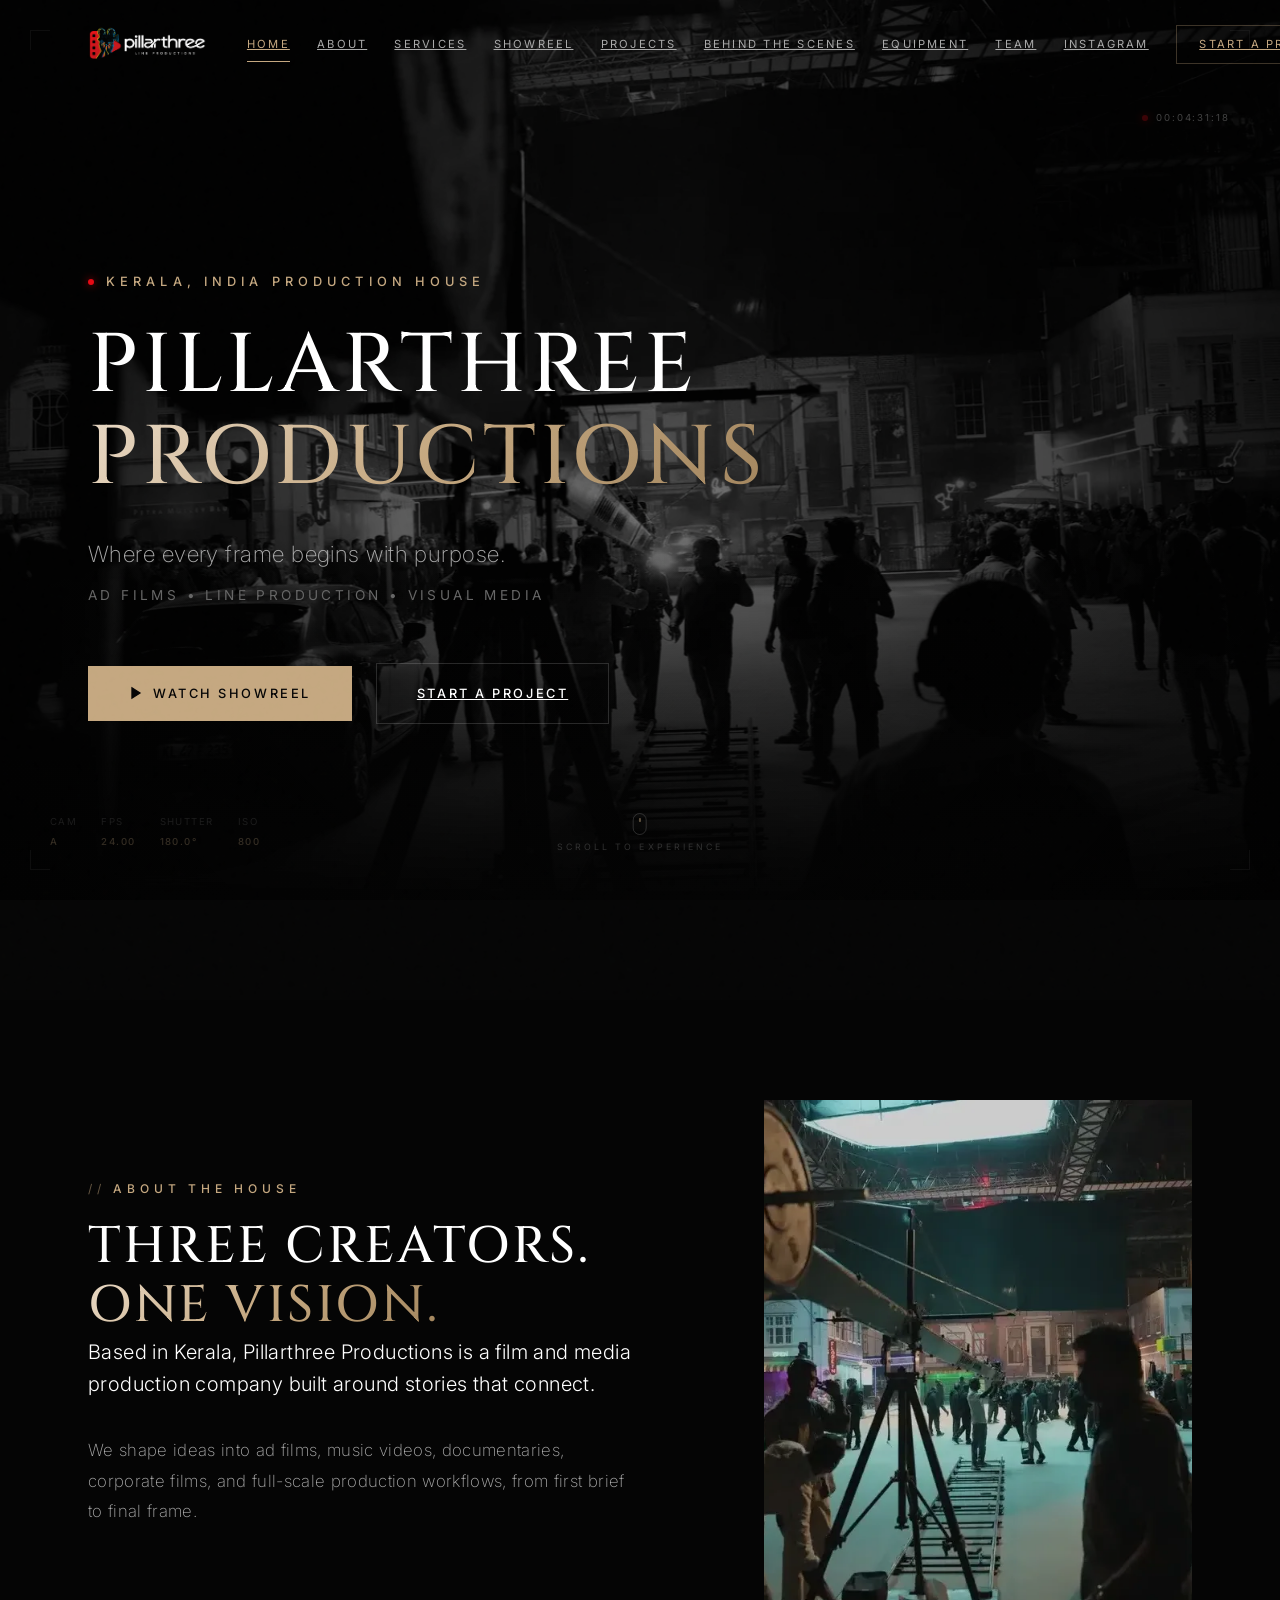
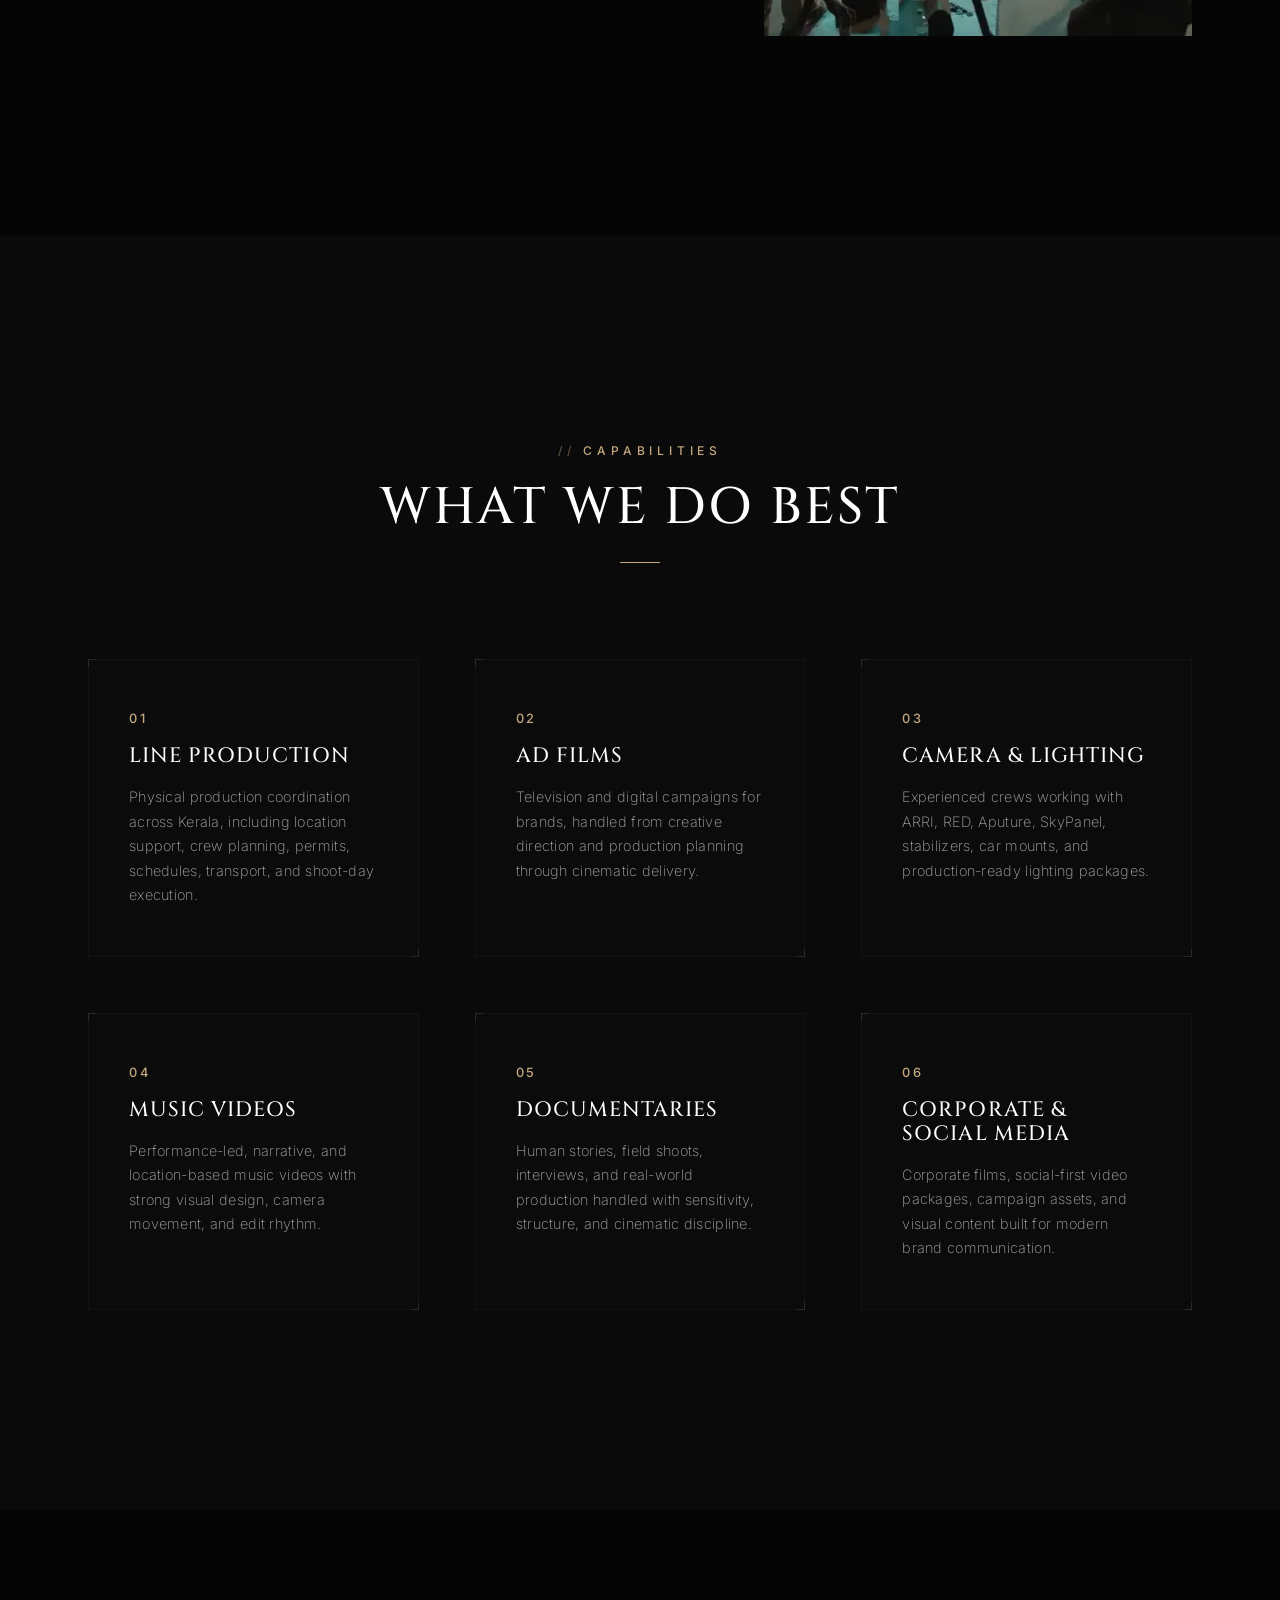
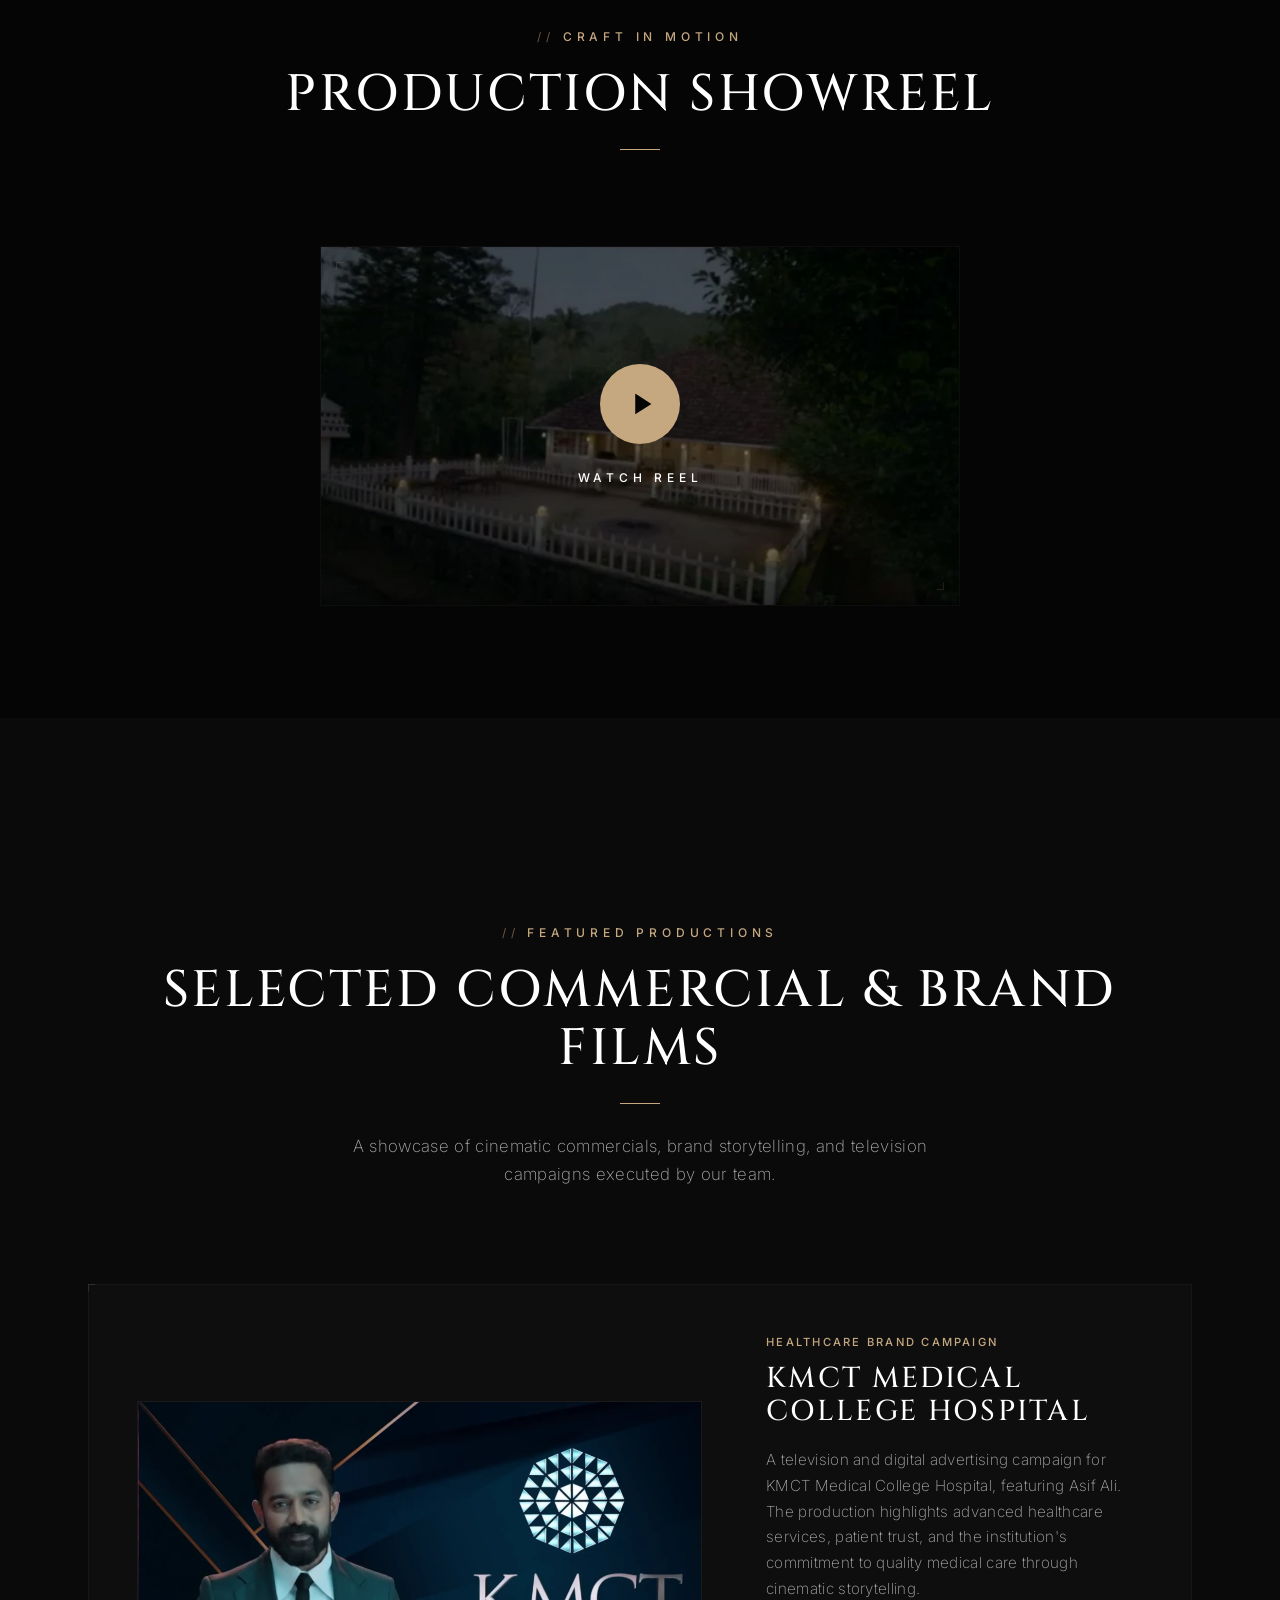
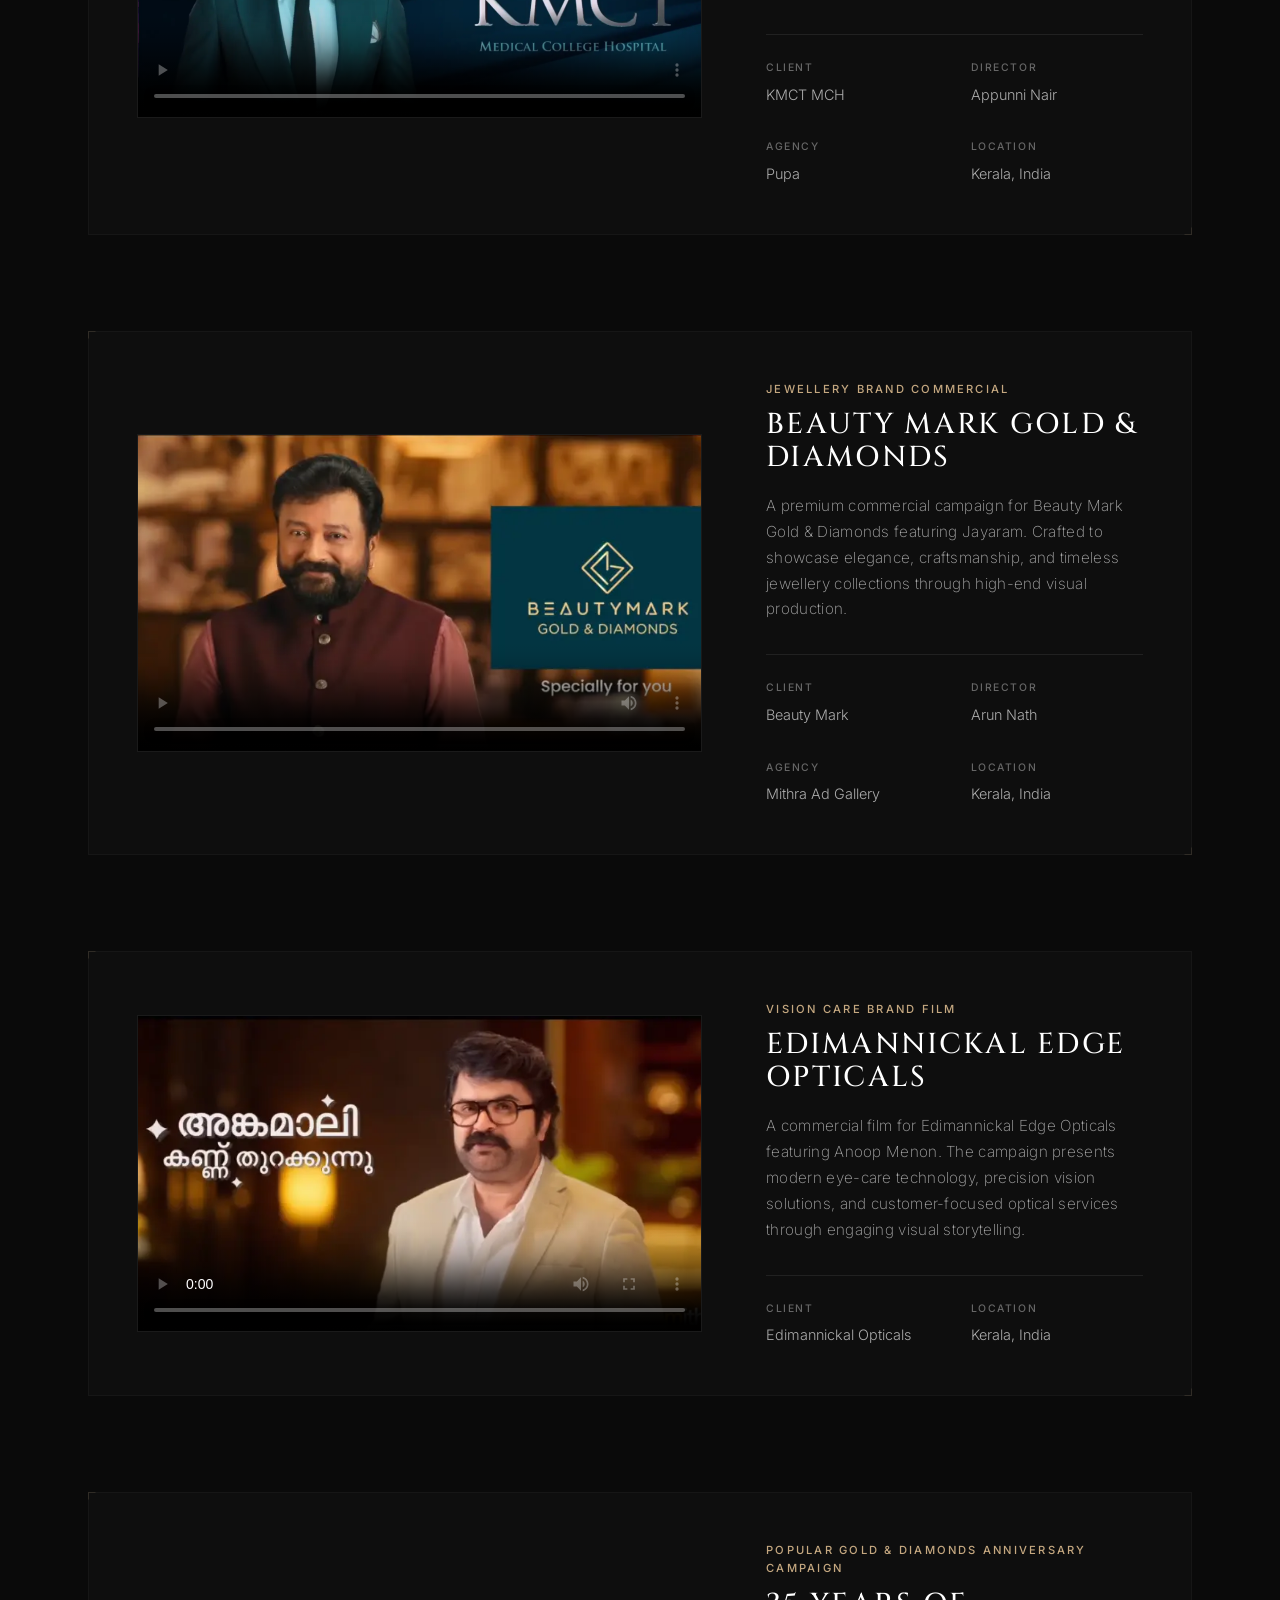
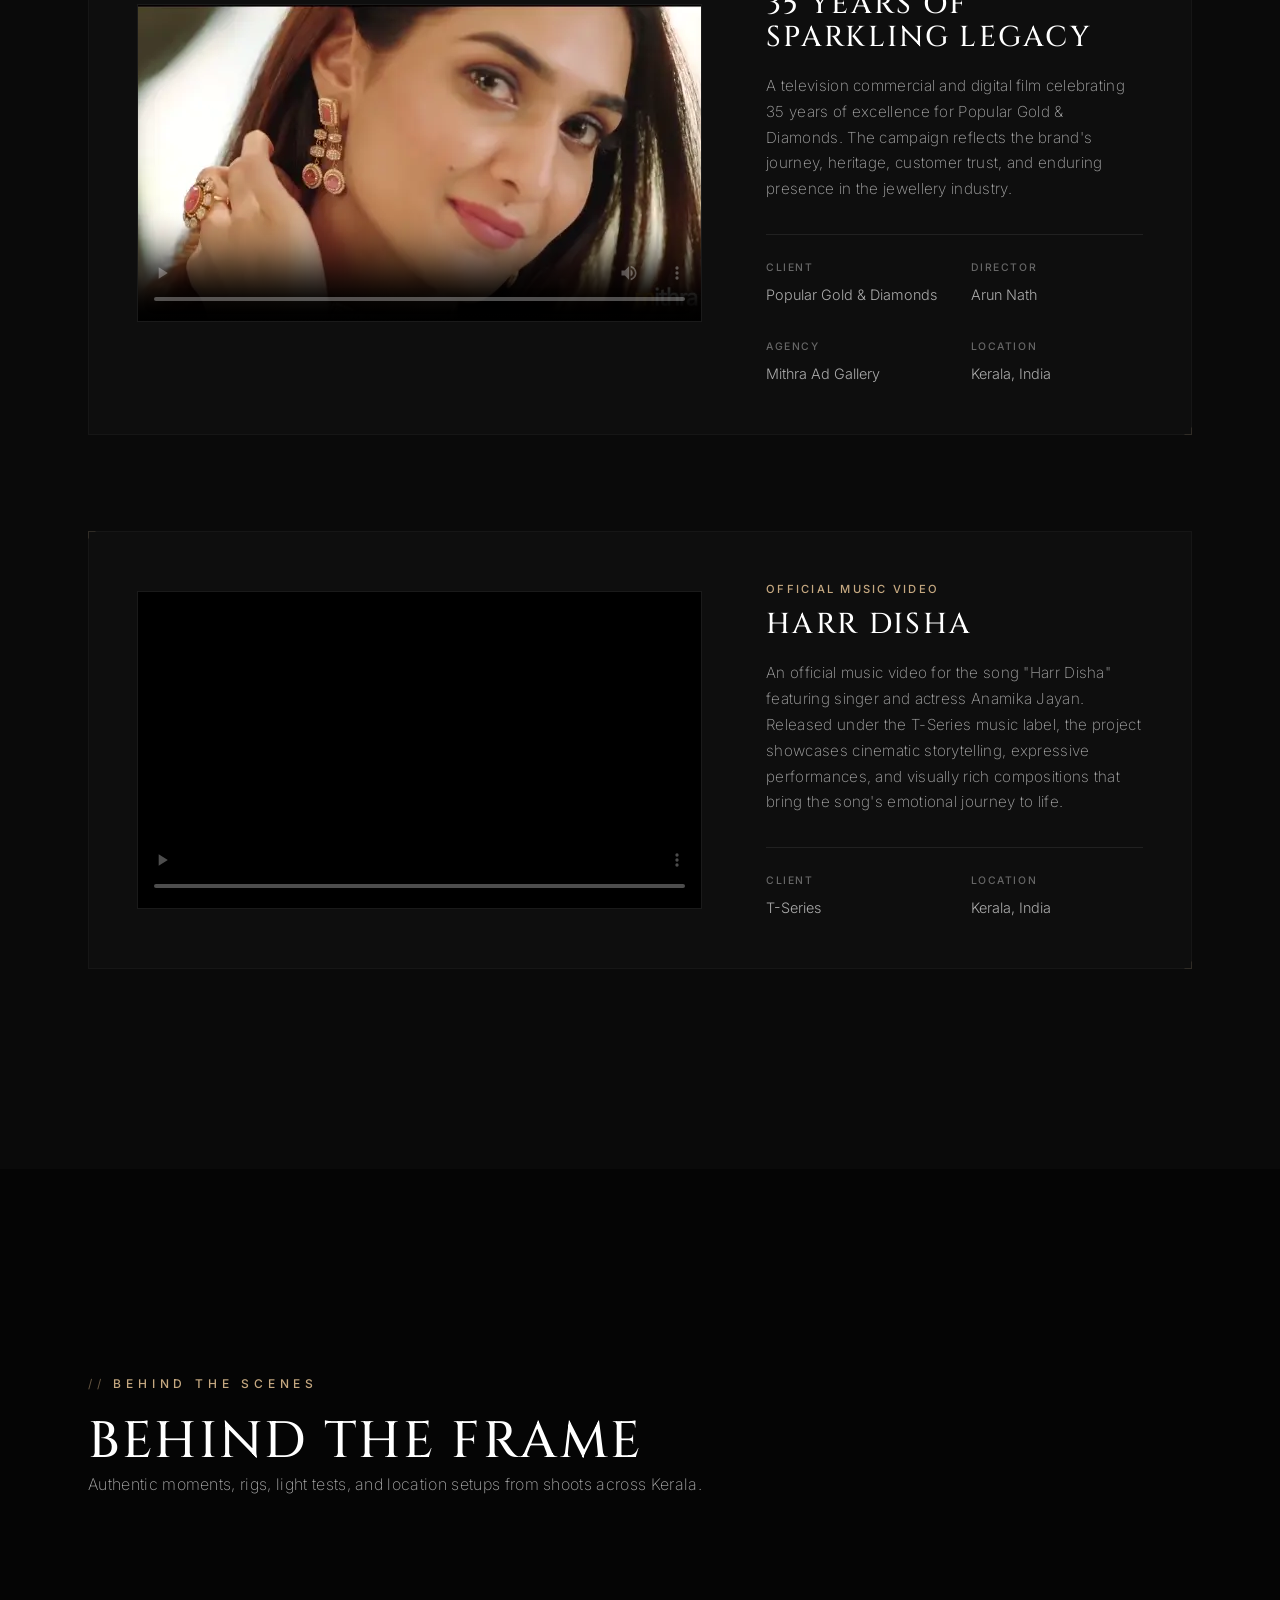
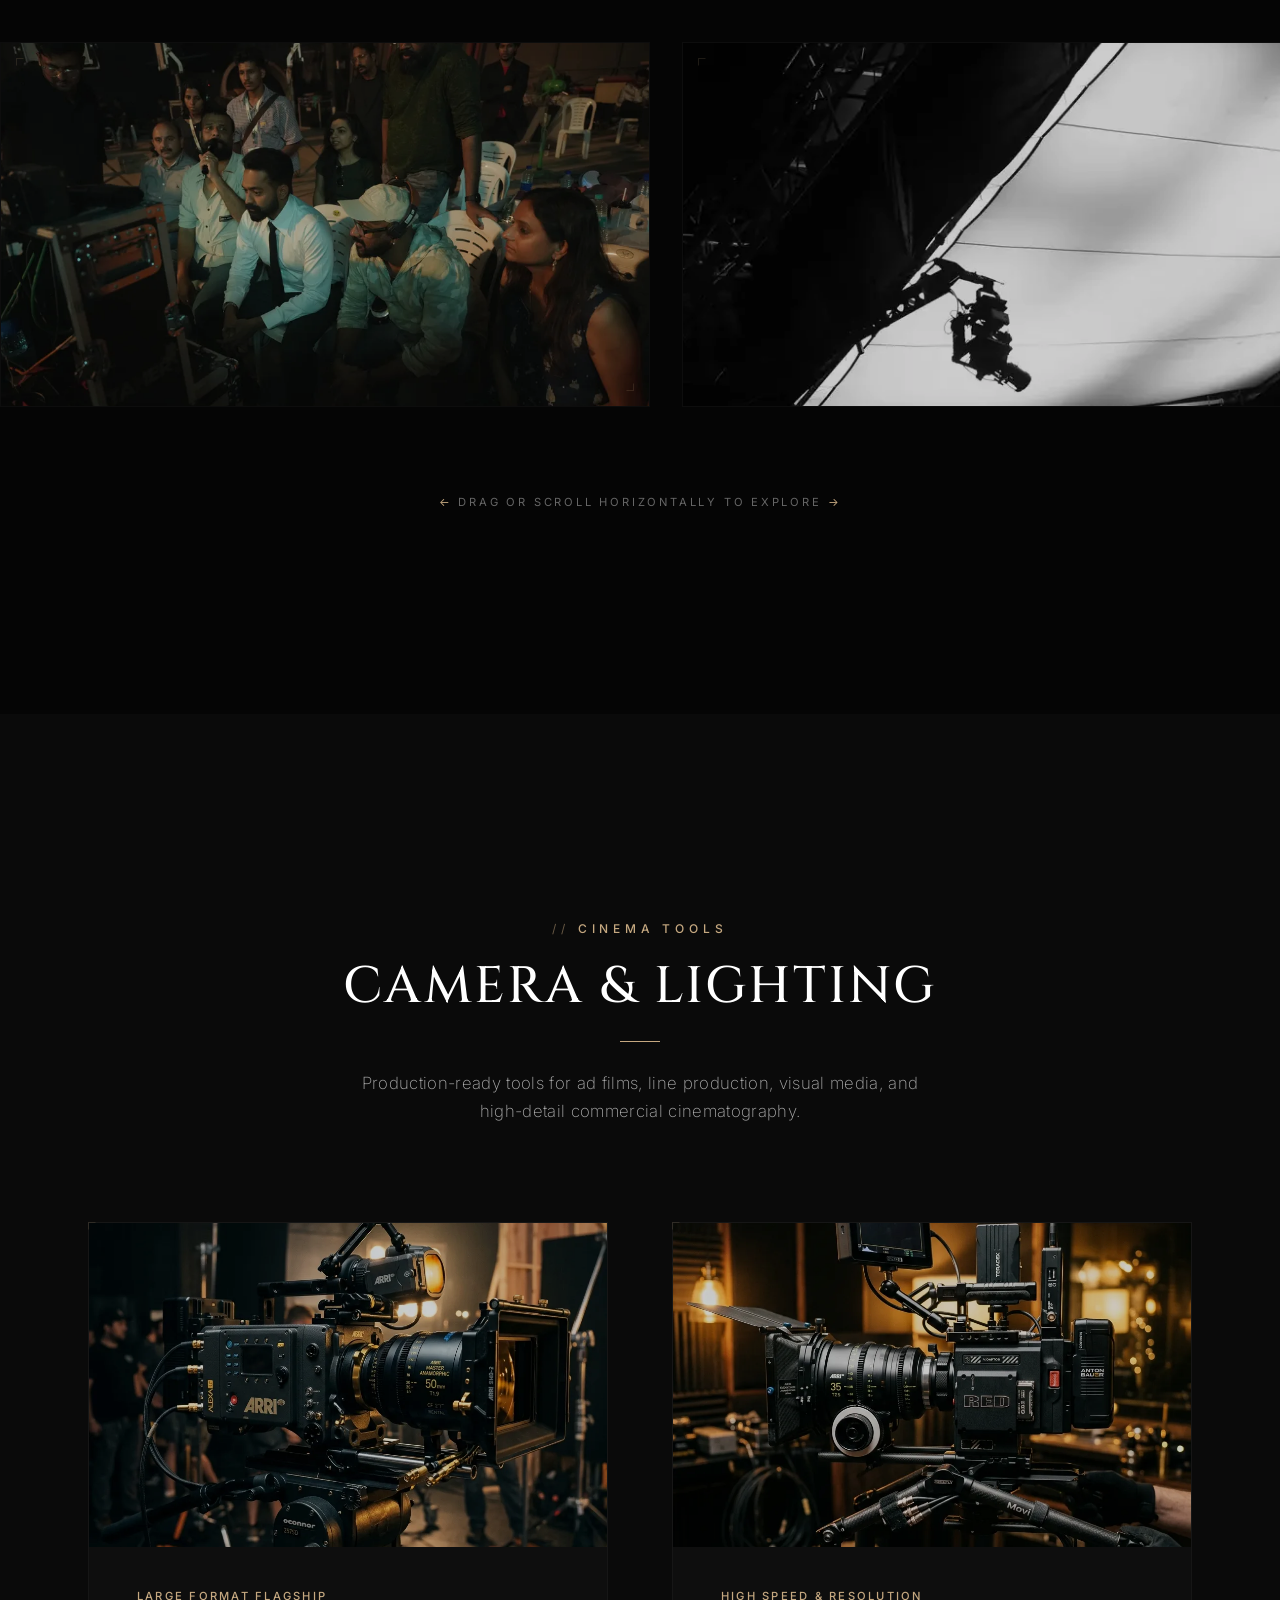
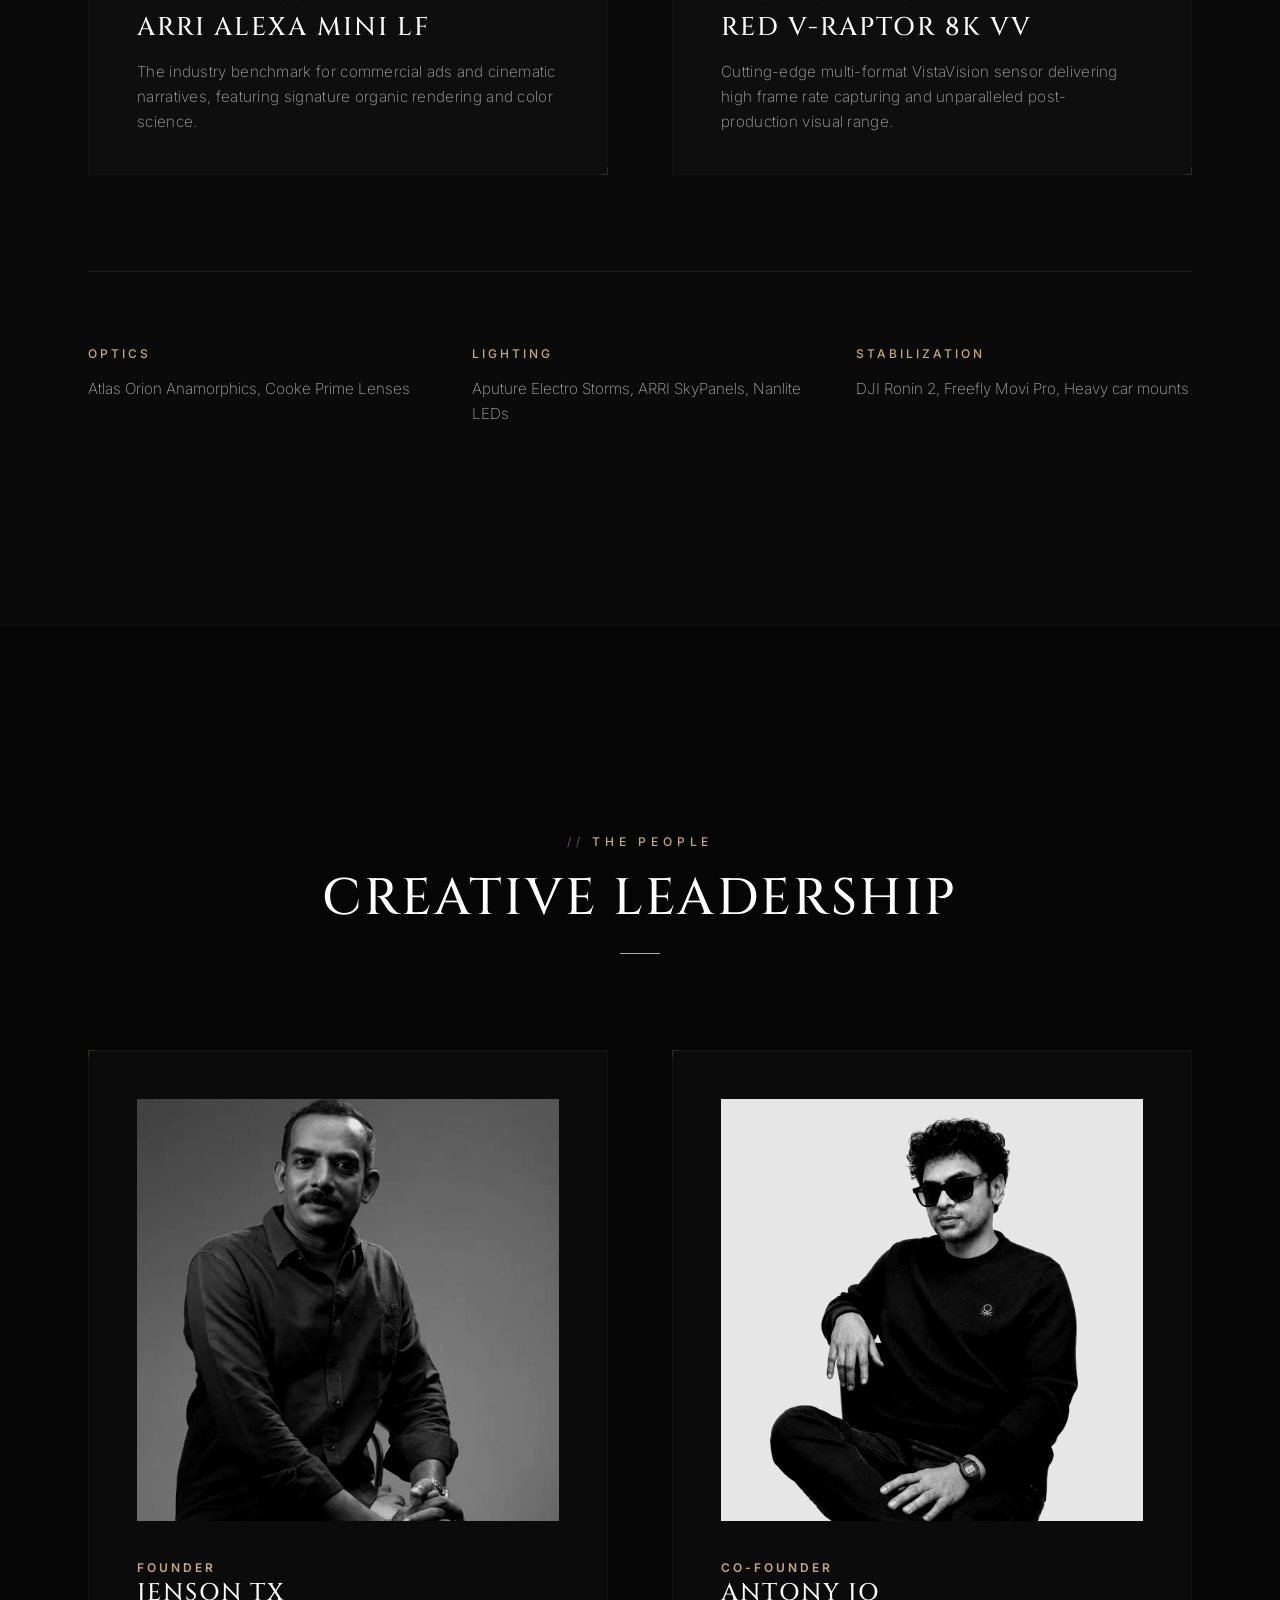
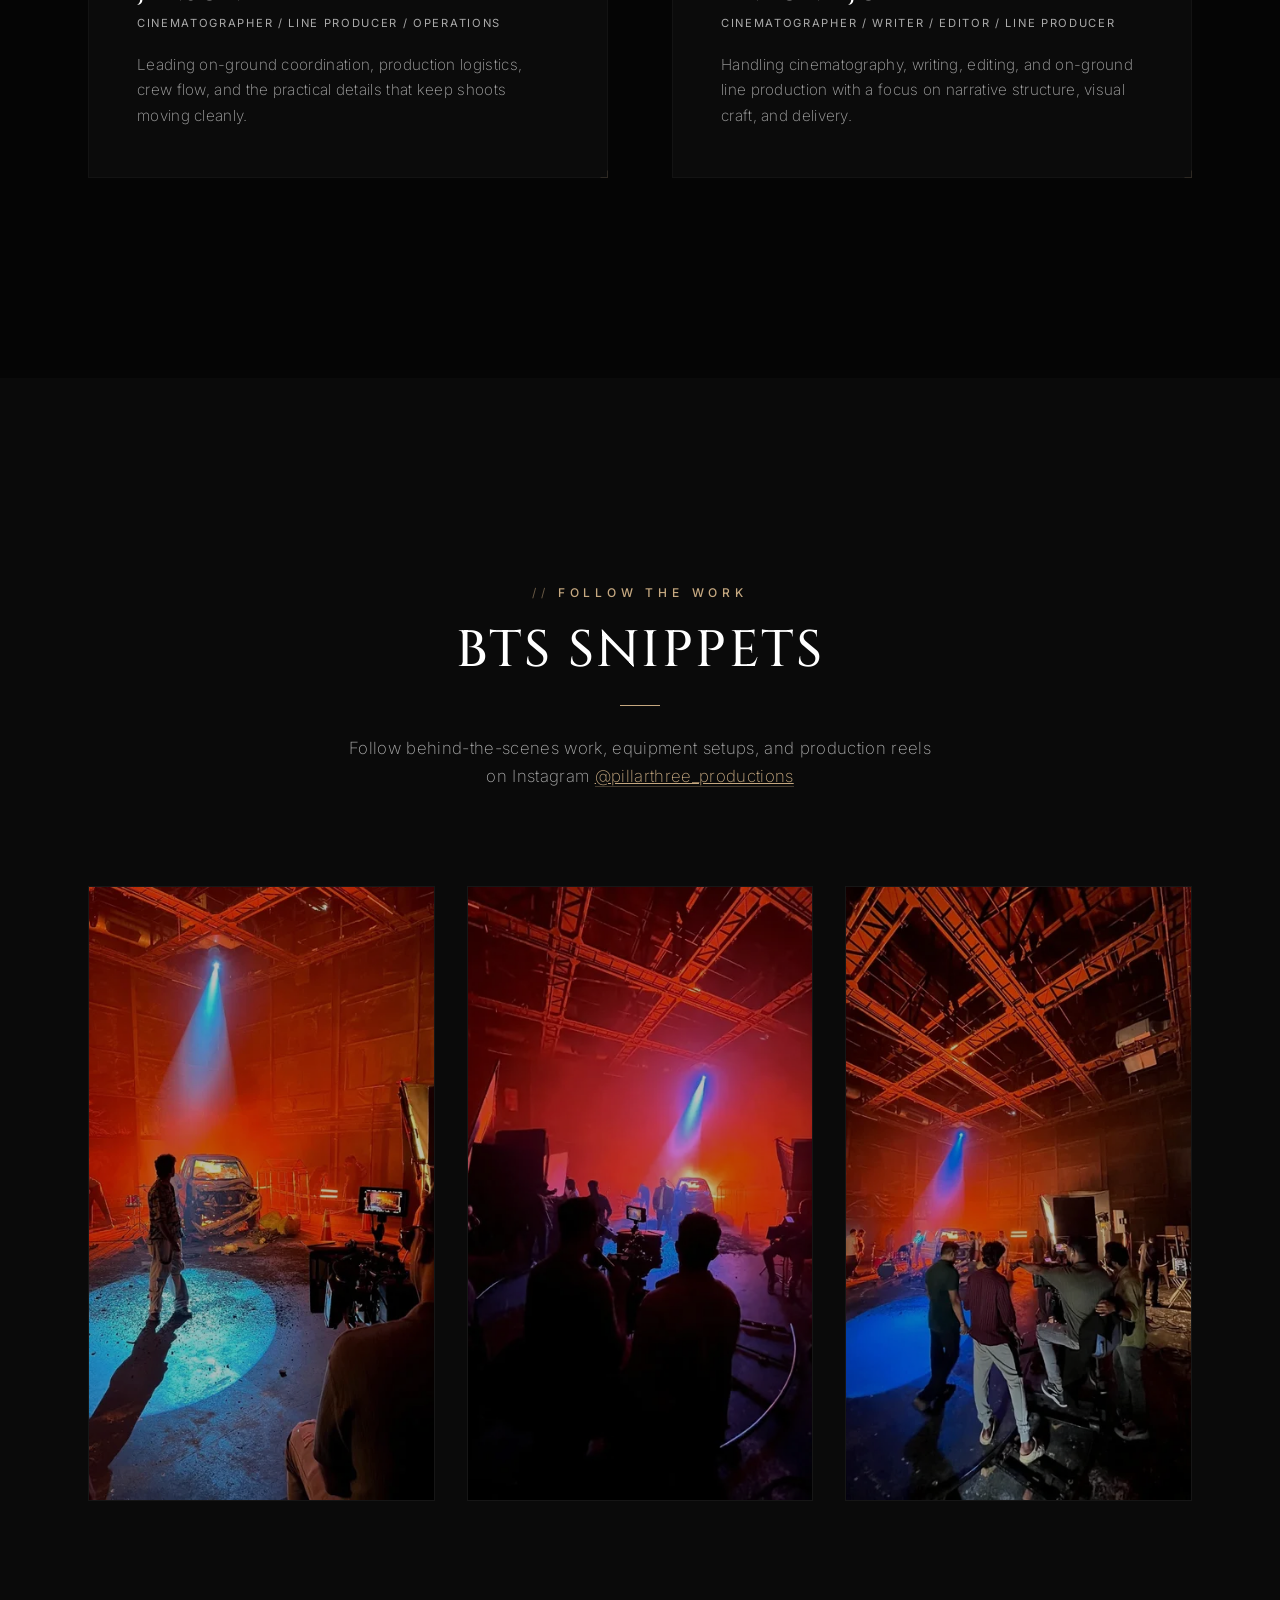
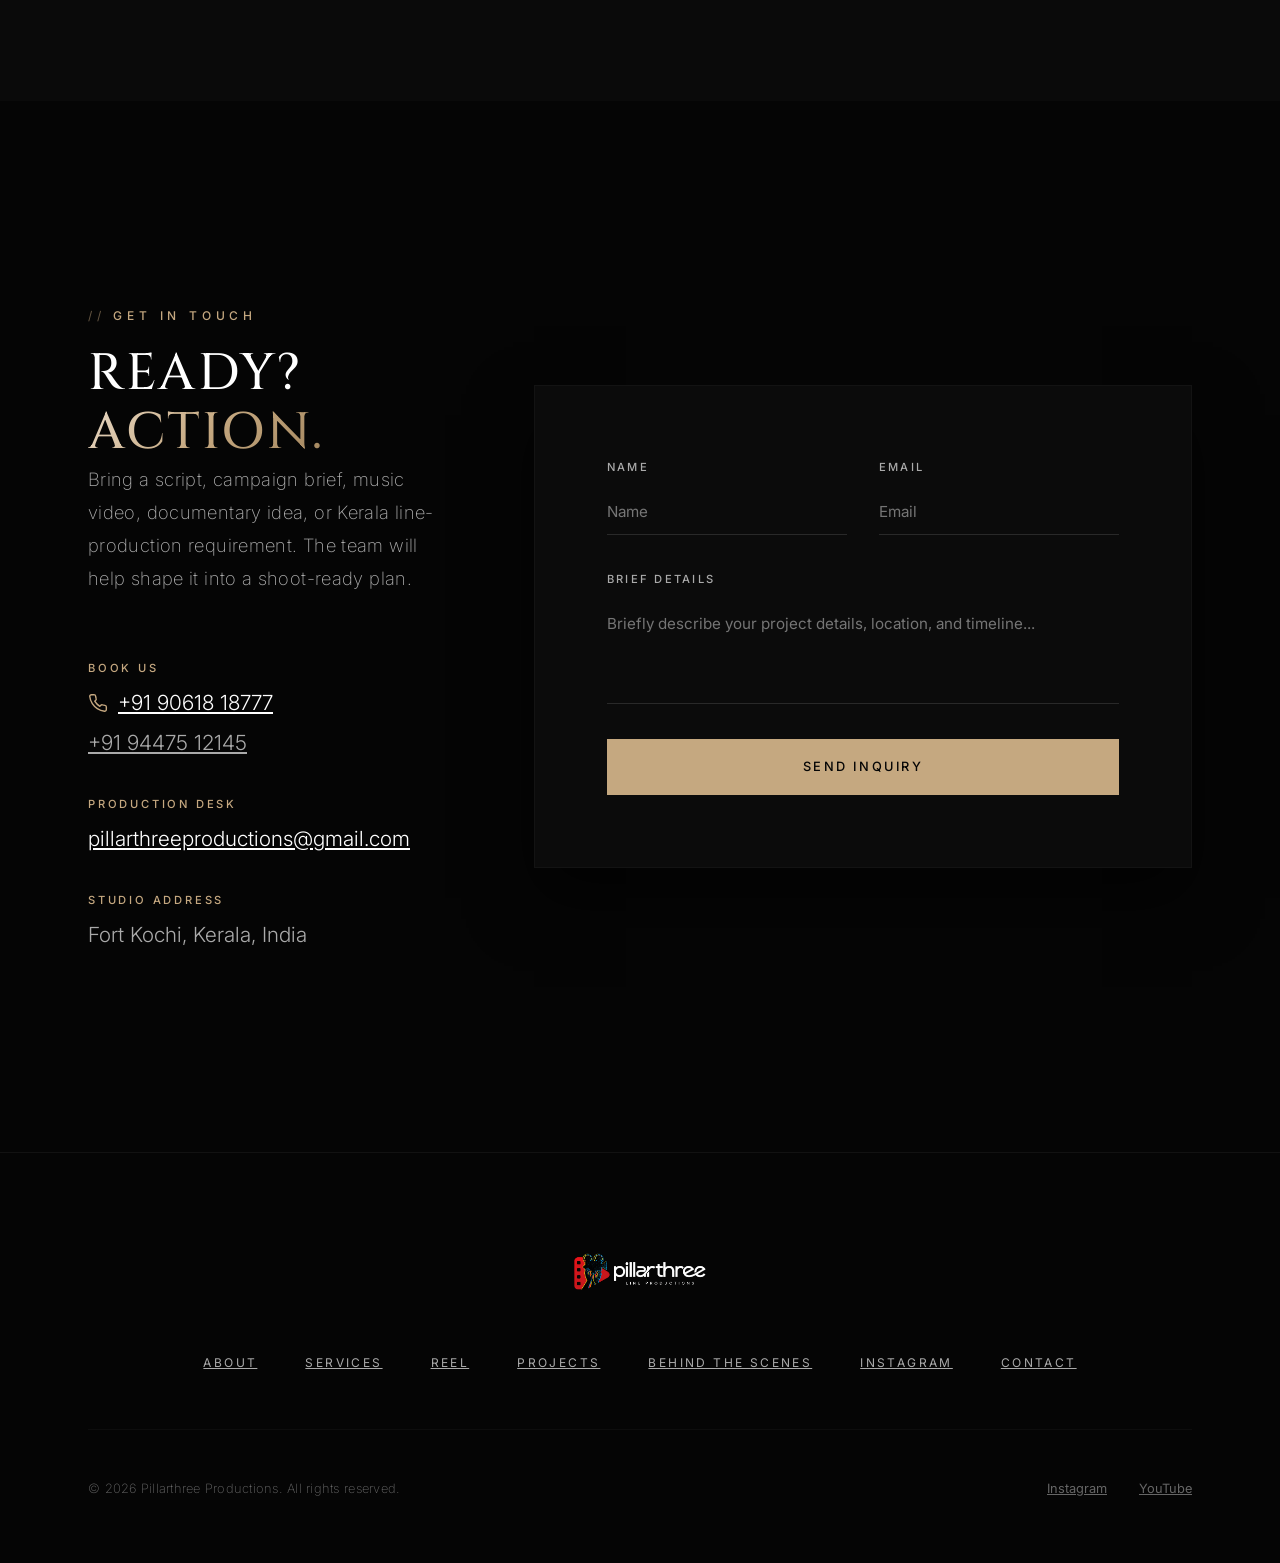
==== index.html @ 50f64ed7 "Add Project 5 section to projects page" ====
<!DOCTYPE html>
<html lang="en">

<head>

    <link rel="icon" type="image/png" href="/favicon.png" />
    
    <meta charset="UTF-8">
    <meta name="viewport" content="width=device-width, initial-scale=1.0">
    <meta name="description"
        content="Pillarthree Productions is a Kerala-based film and media production company for ad films, line production, music videos, documentaries, and cinematic brand storytelling.">
    <meta name="keywords"
        content="Pillarthree Productions, Film Production Kerala, Line Production Kerala, Ad Films Kochi, Cinematography Kerala, Music Videos Kerala, Corporate Films Kerala">

    <!-- Open Graph -->
    <meta property="og:type" content="website">
    <meta property="og:title" content="Pillarthree Productions | Film & Media Production Kerala">
    <meta property="og:description"
        content="Kerala-based creators producing ad films, line production, documentaries, music videos, and visual media with cinematic craft.">
    <meta property="og:image" content="assets/images/hero_bg.webp">

    <title>Pillarthree Productions | Film & Media Production Kerala</title>

    <!-- Google Fonts -->
    <link rel="preconnect" href="https://fonts.googleapis.com">
    <link rel="preconnect" href="https://fonts.gstatic.com" crossorigin>
    <link
        href="https://fonts.googleapis.com/css2?family=Cinzel:wght@400;500;700;900&family=Inter:wght@200;300;400;500;600&display=swap"
        rel="stylesheet">

    <!-- Stylesheet -->
    <link rel="stylesheet" href="style.css">
</head>

<body>

    <!-- Subtle Film Grain Overlay -->
    <div class="film-grain"></div>

    <!-- Header / Navigation -->
    <header class="site-header" id="site-header">
        <div class="container nav-container">
            <a href="#" class="logo" id="nav-logo">
                <img src="assets/images/logo.webp" alt="Pillarthree Productions Logo" class="logo-img">
            </a>

            <nav class="nav-menu" id="nav-menu">
                <a href="#hero" class="nav-link active">Home</a>
                <a href="#about" class="nav-link">About</a>
                <a href="#services" class="nav-link">Services</a>
                <a href="#showreel" class="nav-link">Showreel</a>
                <a href="#projects" class="nav-link">Projects</a>
                <a href="#bts" class="nav-link">Behind the Scenes</a>
                <a href="#equipment" class="nav-link">Equipment</a>
                <a href="#team" class="nav-link">Team</a>
                <a href="#instagram" class="nav-link">Instagram</a>
                <a href="#contact" class="nav-link contact-btn">Start a Project</a>
            </nav>

            <button class="mobile-menu-toggle" id="menu-toggle" aria-label="Toggle Menu">
                <span class="bar"></span>
                <span class="bar"></span>
                <span class="bar"></span>
            </button>
        </div>
    </header>



    <!-- Hero Section -->
    <section id="hero" class="hero-section">
        <!-- Background Slideshow -->
        <div class="hero-slideshow">
            <div class="slide active" style="background-image: url('assets/images/hero_bg.webp');"></div>
            <div class="slide" style="background-image: url('assets/images/slide_2.webp');"></div>
            <div class="slide" style="background-image: url('assets/images/slide_1.webp');"></div>
            <div class="slide" style="background-image: url('assets/images/slide_3.webp');"></div>
            <div class="hero-overlay"></div>
        </div>

        <!-- Futuristic Viewfinder HUD Overlay -->
        <div class="viewfinder-hud">
            <div class="viewfinder-corner tl"></div>
            <div class="viewfinder-corner tr"></div>
            <div class="viewfinder-corner bl"></div>
            <div class="viewfinder-corner br"></div>
            <div class="hud-center-crosshair"></div>
            <div class="hud-metadata scroll-reveal">
                <div class="hud-item"><span class="hud-label">CAM</span><span class="hud-val">A</span></div>
                <div class="hud-item"><span class="hud-label">FPS</span><span class="hud-val">24.00</span></div>
                <div class="hud-item"><span class="hud-label">SHUTTER</span><span class="hud-val">180.0°</span></div>
                <div class="hud-item"><span class="hud-label">ISO</span><span class="hud-val">800</span></div>
            </div>
            <div class="hud-timecode scroll-reveal">
                <span class="rec-dot"></span>
                <span class="tc-val">00:04:31:18</span>
            </div>
        </div>

        <div class="container hero-content-wrapper">
            <div class="hero-content">
                <span class="hero-tagline scroll-reveal">KERALA, INDIA PRODUCTION HOUSE</span>
                <h1 class="hero-title scroll-reveal">PILLARTHREE <br><span class="highlight-gold">PRODUCTIONS</span>
                </h1>
                <p class="hero-description scroll-reveal">Where every frame begins with purpose. <br><span
                        class="hero-subline">Ad Films &bull; Line Production &bull; Visual Media</span></p>

                <div class="hero-actions scroll-reveal">
                    <button class="btn btn-primary play-showreel-btn" data-video-src="assets/videos/promo.mp4">
                        <svg class="icon-play" viewBox="0 0 24 24" fill="none" stroke="currentColor" stroke-width="2">
                            <polygon points="5 3 19 12 5 21 5 3" fill="currentColor"></polygon>
                        </svg>
                        Watch Showreel
                    </button>
                    <a href="#contact" class="btn btn-secondary">Start a Project</a>
                </div>
            </div>

            <div class="hero-scroll-indicator">
                <div class="mouse-icon">
                    <span class="wheel"></span>
                </div>
                <span class="scroll-text">Scroll to Experience</span>
            </div>
        </div>
    </section>

    <!-- About Section -->
    <section id="about" class="about-section section-padding">
        <div class="container">
            <div class="about-grid">
                <div class="about-text-content">
                    <span class="section-subtitle scroll-reveal">ABOUT THE HOUSE</span>
                    <h2 class="section-title scroll-reveal">THREE CREATORS. <br><span class="highlight-gold">ONE
                            VISION.</span></h2>
                    <p class="scroll-reveal lead-text">Based in Kerala, Pillarthree Productions is a film and media
                        production company built around stories that connect.</p>
                    <p class="scroll-reveal">We shape ideas into ad films, music videos, documentaries, corporate films,
                        and full-scale production workflows, from first brief to final frame.</p>

                    <!-- Stats removed to emphasize visual-first spacing -->
                </div>

                <div class="about-visual scroll-reveal">
                    <div class="about-img-frame">
                        <img src="assets/images/portfolio_2.webp" alt="Cinematic shooting on location Kerala"
                            class="about-showcase-img">
                        <div class="about-img-border"></div>
                    </div>
                </div>
            </div>
        </div>
    </section>

    <!-- Services Section -->
    <section id="services" class="services-section section-padding dark-section">
        <div class="container">
            <div class="section-header text-center">
                <span class="section-subtitle scroll-reveal">CAPABILITIES</span>
                <h2 class="section-title scroll-reveal">WHAT WE DO BEST</h2>
                <div class="title-line scroll-reveal"></div>
            </div>

            <div class="services-grid-refined">
                <!-- Service 1 -->
                <div class="service-card-refined scroll-reveal">
                    <span class="service-num">01</span>
                    <h3 class="service-name-refined">Line Production</h3>
                    <p class="service-desc-refined">Physical production coordination across Kerala, including location
                        support, crew planning, permits, schedules, transport, and shoot-day execution.</p>
                </div>

                <!-- Service 2 -->
                <div class="service-card-refined scroll-reveal">
                    <span class="service-num">02</span>
                    <h3 class="service-name-refined">Ad Films</h3>
                    <p class="service-desc-refined">Television and digital campaigns for brands, handled from creative
                        direction and production planning through cinematic delivery.</p>
                </div>

                <!-- Service 3 -->
                <div class="service-card-refined scroll-reveal">
                    <span class="service-num">03</span>
                    <h3 class="service-name-refined">Camera & Lighting</h3>
                    <p class="service-desc-refined">Experienced crews working with ARRI, RED, Aputure, SkyPanel,
                        stabilizers, car mounts, and production-ready lighting packages.</p>
                </div>

                <!-- Service 4 -->
                <div class="service-card-refined scroll-reveal">
                    <span class="service-num">04</span>
                    <h3 class="service-name-refined">Music Videos</h3>
                    <p class="service-desc-refined">Performance-led, narrative, and location-based music videos with
                        strong visual design, camera movement, and edit rhythm.</p>
                </div>

                <!-- Service 5 -->
                <div class="service-card-refined scroll-reveal">
                    <span class="service-num">05</span>
                    <h3 class="service-name-refined">Documentaries</h3>
                    <p class="service-desc-refined">Human stories, field shoots, interviews, and real-world production
                        handled with sensitivity, structure, and cinematic discipline.</p>
                </div>

                <!-- Service 6 -->
                <div class="service-card-refined scroll-reveal">
                    <span class="service-num">06</span>
                    <h3 class="service-name-refined">Corporate & Social Media</h3>
                    <p class="service-desc-refined">Corporate films, social-first video packages, campaign assets, and
                        visual content built for modern brand communication.</p>
                </div>
            </div>
        </div>
    </section>

    <!-- Showreel Section -->
    <section id="showreel" class="showreel-section section-padding">
        <div class="container">
            <div class="section-header text-center">
                <span class="section-subtitle scroll-reveal">CRAFT IN MOTION</span>
                <h2 class="section-title scroll-reveal">PRODUCTION SHOWREEL</h2>
                <div class="title-line scroll-reveal"></div>
            </div>

            <div class="showreel-player-container scroll-reveal play-showreel-btn"
                data-video-src="assets/videos/promo.mp4">
                <img src="assets/images/portfolio_1.webp" alt="Pillarthree Productions Reel Thumbnail"
                    class="showreel-thumbnail-img">
                <div class="showreel-overlay-play">
                    <div class="play-pulse-btn">
                        <svg viewBox="0 0 24 24" fill="none" stroke="currentColor" stroke-width="1.5">
                            <polygon points="6 3 20 12 6 21 6 3" fill="currentColor"></polygon>
                        </svg>
                    </div>
                    <span class="play-txt-large">WATCH REEL</span>
                </div>
            </div>
        </div>
    </section>

    <!-- Featured Projects Section -->
    <section id="projects" class="projects-section section-padding dark-section">
        <div class="container">
            <div class="section-header text-center">
                <span class="section-subtitle scroll-reveal">FEATURED PRODUCTIONS</span>
                <h2 class="section-title scroll-reveal">Selected Commercial & Brand Films</h2>
                <div class="title-line scroll-reveal"></div>
                <p class="section-desc scroll-reveal">A showcase of cinematic commercials, brand storytelling, and
                    television campaigns executed by our team.</p>
            </div>

            <div class="projects-grid">
                <!-- Project 1 -->
                <div class="project-card scroll-reveal">
                    <div class="project-video-wrapper">
                        <video class="project-video" src="assets/videos/project1.mp4"
                            poster="assets/images/project1.webp" controls playsinline></video>
                    </div>
                    <div class="project-details">
                        <span class="project-category">Healthcare Brand Campaign</span>
                        <h3 class="project-name">KMCT Medical College Hospital</h3>
                        <p class="project-description">A television and digital advertising campaign for KMCT Medical
                            College Hospital, featuring Asif Ali. The production highlights advanced healthcare
                            services, patient trust, and the institution's commitment to quality medical care through
                            cinematic storytelling.</p>
                        <div class="project-meta">
                            <div class="meta-item">
                                <span class="meta-label">Client</span>
                                <span class="meta-val">KMCT MCH</span>
                            </div>
                            <div class="meta-item">
                                <span class="meta-label">Director</span>
                                <span class="meta-val">Appunni Nair</span>
                            </div>
                            <div class="meta-item">
                                <span class="meta-label">Agency</span>
                                <span class="meta-val">Pupa</span>
                            </div>
                            <div class="meta-item">
                                <span class="meta-label">Location</span>
                                <span class="meta-val">Kerala, India</span>
                            </div>
                        </div>
                    </div>
                </div>

                <!-- Project 2 -->
                <div class="project-card scroll-reveal">
                    <div class="project-video-wrapper">
                        <video class="project-video" src="assets/videos/project2.mp4"
                            poster="assets/images/project2.webp" controls playsinline></video>
                    </div>
                    <div class="project-details">
                        <span class="project-category">Jewellery Brand Commercial</span>
                        <h3 class="project-name">Beauty Mark Gold & Diamonds</h3>
                        <p class="project-description">A premium commercial campaign for Beauty Mark Gold & Diamonds
                            featuring Jayaram. Crafted to showcase elegance, craftsmanship, and timeless jewellery
                            collections through high-end visual production.</p>
                        <div class="project-meta">
                            <div class="meta-item">
                                <span class="meta-label">Client</span>
                                <span class="meta-val">Beauty Mark</span>
                            </div>
                            <div class="meta-item">
                                <span class="meta-label">Director</span>
                                <span class="meta-val">Arun Nath</span>
                            </div>
                            <div class="meta-item">
                                <span class="meta-label">Agency</span>
                                <span class="meta-val">Mithra Ad Gallery</span>
                            </div>
                            <div class="meta-item">
                                <span class="meta-label">Location</span>
                                <span class="meta-val">Kerala, India</span>
                            </div>
                        </div>
                    </div>
                </div>

                <!-- Project 3 -->
                <div class="project-card scroll-reveal">
                    <div class="project-video-wrapper">
                        <video class="project-video" src="assets/videos/project3.mp4"
                            poster="assets/images/project3.webp" controls playsinline></video>
                    </div>
                    <div class="project-details">
                        <span class="project-category">Vision Care Brand Film</span>
                        <h3 class="project-name">Edimannickal Edge Opticals</h3>
                        <p class="project-description">A commercial film for Edimannickal Edge Opticals featuring Anoop
                            Menon. The campaign presents modern eye-care technology, precision vision solutions, and
                            customer-focused optical services through engaging visual storytelling.</p>
                        <div class="project-meta">
                            <div class="meta-item">
                                <span class="meta-label">Client</span>
                                <span class="meta-val">Edimannickal Opticals</span>
                            </div>
                            <div class="meta-item">
                                <span class="meta-label">Location</span>
                                <span class="meta-val">Kerala, India</span>
                            </div>
                        </div>
                    </div>
                </div>

                <!-- Project 4 -->
                <div class="project-card scroll-reveal">
                    <div class="project-video-wrapper">
                        <video class="project-video" src="assets/videos/project4.mp4"
                            poster="assets/images/project4.webp" controls playsinline></video>
                    </div>
                    <div class="project-details">
                        <span class="project-category">Popular Gold & Diamonds Anniversary Campaign</span>
                        <h3 class="project-name">35 Years of Sparkling Legacy</h3>
                        <p class="project-description">A television commercial and digital film celebrating 35 years of
                            excellence for Popular Gold & Diamonds. The campaign reflects the brand's journey, heritage,
                            customer trust, and enduring presence in the jewellery industry.</p>
                        <div class="project-meta">
                            <div class="meta-item">
                                <span class="meta-label">Client</span>
                                <span class="meta-val">Popular Gold & Diamonds</span>
                            </div>
                            <div class="meta-item">
                                <span class="meta-label">Director</span>
                                <span class="meta-val">Arun Nath</span>
                            </div>
                            <div class="meta-item">
                                <span class="meta-label">Agency</span>
                                <span class="meta-val">Mithra Ad Gallery</span>
                            </div>
                            <div class="meta-item">
                                <span class="meta-label">Location</span>
                                <span class="meta-val">Kerala, India</span>
                            </div>
                        </div>
                    </div>
                </div>

                <!-- Project 5 -->

   <div class="project-card scroll-reveal">
    <div class="project-video-wrapper">
        <video class="project-video" src="assets/videos/project5.mp4"
            poster="assets/images/project5.webp" controls playsinline></video>
    </div>
    <div class="project-details">
        <span class="project-category">Official Music Video</span>
        <h3 class="project-name">Harr Disha</h3>
        <p class="project-description">
            An official music video for the song "Harr Disha" featuring singer and actress Anamika Jayan. Released under the T-Series music label, the project showcases cinematic storytelling, expressive performances, and visually rich compositions that bring the song's emotional journey to life.
        </p>
        <div class="project-meta">
            <div class="meta-item">
                <span class="meta-label">Client</span>
                <span class="meta-val">T-Series</span>
            </div>
            <div class="meta-item">
                <span class="meta-label">Location</span>
                <span class="meta-val">Kerala, India</span>
            </div>
        </div>
    </div>
</div>

            </div>
        </div>
    </section>

    <!-- Behind the Scenes Gallery (Horizontal Scrolling) -->
    <section id="bts" class="bts-section section-padding">
        <div class="container-fluid-scroll">
            <div class="container">
                <div class="section-header">
                    <span class="section-subtitle scroll-reveal">BEHIND THE SCENES</span>
                    <h2 class="section-title scroll-reveal">BEHIND THE FRAME</h2>
                    <p class="scroll-reveal text-muted">Authentic moments, rigs, light tests, and location setups from
                        shoots across Kerala.</p>
                </div>
            </div>

            <div class="bts-horizontal-track scroll-reveal">
                <!-- BTS Item 1 -->
                <div class="bts-card-horizontal" data-img-src="assets/images/beach.webp"
                    data-caption="Production members and performers closely observe live footage to ensure every detail meets the creative vision.">
                    <img src="assets/images/beach.webp" alt="Director's Monitoring Zone" class="bts-img-h">
                    <div class="bts-caption-overlay-h">
                        <span class="bts-tag-h">01 / Director's Monitoring Zone</span>
                        <h4 class="bts-title-h">Reviewing the Perfect Take</h4>
                    </div>
                </div>

                <!-- BTS Item 2 -->
                <div class="bts-card-horizontal" data-img-src="assets/images/discussion.webp"
                    data-caption="Suspended camera system positioned beneath the lighting framework for dynamic cinematic movements.">
                    <img src="assets/images/discussion.webp" alt="Studio Lighting Grid" class="bts-img-h">
                    <div class="bts-caption-overlay-h">
                        <span class="bts-tag-h">02 / Studio Lighting Grid</span>
                        <h4 class="bts-title-h">Overhead Camera Rigging</h4>
                    </div>
                </div>

                <!-- BTS Item 3 -->
                <div class="bts-card-horizontal" data-img-src="assets/images/crane.webp"
                    data-caption="Asif Ali engages with the crew during a brief pause in filming as the team prepares for the next shot.">
                    <img src="assets/images/crane.webp" alt="Blue Screen Production Stage" class="bts-img-h">
                    <div class="bts-caption-overlay-h">
                        <span class="bts-tag-h">03 / Blue Screen Production Stage</span>
                        <h4 class="bts-title-h">Talent & Crew Coordination</h4>
                    </div>
                </div>

                <!-- BTS Item 4 -->
                <div class="bts-card-horizontal" data-img-src="assets/images/backwater.webp"
                    data-caption="A wide perspective showcasing the studio infrastructure, lighting setup, and active production crew.">
                    <img src="assets/images/backwater.webp" alt="Soundstage Environment" class="bts-img-h">
                    <div class="bts-caption-overlay-h">
                        <span class="bts-tag-h">04 / Soundstage Environment</span>
                        <h4 class="bts-title-h">Large-Scale Set Operations</h4>
                    </div>
                </div>
            </div>

            <div class="container track-hint-container">
                <span class="scroll-hint-text"><span class="arrow">&larr;</span> Drag or scroll horizontally to explore
                    <span class="arrow">&rarr;</span></span>
            </div>
        </div>
    </section>

    <!-- Equipment Section -->
    <section id="equipment" class="equipment-section section-padding dark-section">
        <div class="container">
            <div class="section-header text-center">
                <span class="section-subtitle scroll-reveal">CINEMA TOOLS</span>
                <h2 class="section-title scroll-reveal">CAMERA & LIGHTING</h2>
                <div class="title-line scroll-reveal"></div>
                <p class="section-desc scroll-reveal">Production-ready tools for ad films, line production, visual
                    media, and high-detail commercial cinematography.</p>
            </div>

            <div class="equipment-grid-minimal">
                <!-- Equipment 1 -->
                <div class="eq-card-minimal scroll-reveal">
                    <div class="eq-image-box">
                        <img src="assets/images/equipment_arri.webp" alt="ARRI Alexa Mini LF Cinema Camera"
                            class="eq-image">
                    </div>
                    <div class="eq-info-minimal">
                        <span class="eq-label">Large Format Flagship</span>
                        <h3 class="eq-title-minimal">ARRI ALEXA Mini LF</h3>
                        <p class="eq-text-minimal">The industry benchmark for commercial ads and cinematic narratives,
                            featuring signature organic rendering and color science.</p>
                    </div>
                </div>

                <!-- Equipment 2 -->
                <div class="eq-card-minimal scroll-reveal">
                    <div class="eq-image-box">
                        <img src="assets/images/equipment_red.webp" alt="RED V-Raptor 8K VV Cinema Camera"
                            class="eq-image">
                    </div>
                    <div class="eq-info-minimal">
                        <span class="eq-label">High Speed & Resolution</span>
                        <h3 class="eq-title-minimal">RED V-Raptor 8K VV</h3>
                        <p class="eq-text-minimal">Cutting-edge multi-format VistaVision sensor delivering high frame
                            rate capturing and unparalleled post-production visual range.</p>
                    </div>
                </div>
            </div>

            <!-- Minimal specs grid -->
            <div class="gear-list-minimal scroll-reveal">
                <div class="gear-item-min">
                    <span class="gear-cat">OPTICS</span>
                    <span class="gear-models">Atlas Orion Anamorphics, Cooke Prime Lenses</span>
                </div>
                <div class="gear-item-min">
                    <span class="gear-cat">LIGHTING</span>
                    <span class="gear-models">Aputure Electro Storms, ARRI SkyPanels, Nanlite LEDs</span>
                </div>
                <div class="gear-item-min">
                    <span class="gear-cat">STABILIZATION</span>
                    <span class="gear-models">DJI Ronin 2, Freefly Movi Pro, Heavy car mounts</span>
                </div>
            </div>
        </div>
    </section>

    <!-- Team Section -->
    <section id="team" class="team-section section-padding">
        <div class="container">
            <div class="section-header text-center">
                <span class="section-subtitle scroll-reveal">THE PEOPLE</span>
                <h2 class="section-title scroll-reveal">CREATIVE LEADERSHIP</h2>
                <div class="title-line scroll-reveal"></div>
            </div>

            <div class="team-grid-minimal">
                <!-- Jenson Tx -->
                <div class="team-card-minimal scroll-reveal">
                    <div class="team-img-box-minimal">
                        <img src="assets/images/team_jenson.webp" alt="Jenson Tx Operations" class="team-photo-min">
                    </div>
                    <div class="team-info-min">
                        <h4 class="team-role-label">Founder</h4>
                        <h3 class="team-name-min">Jenson Tx</h3>
                        <span class="team-role-min">Cinematographer / Line Producer / Operations</span>
                        <p class="team-desc-min">Leading on-ground coordination, production logistics, crew flow, and
                            the practical details that keep shoots moving cleanly.</p>
                    </div>
                </div>

                <!-- Antony Jo -->
                <div class="team-card-minimal scroll-reveal">
                    <div class="team-img-box-minimal">
                        <img src="assets/images/team_antony.webp" alt="Antony Jo DOP" class="team-photo-min">
                    </div>
                    <div class="team-info-min">
                        <h4 class="team-role-label">Co-Founder</h4>
                        <h3 class="team-name-min">Antony Jo</h3>
                        <span class="team-role-min">Cinematographer / Writer / Editor / Line Producer</span>
                        <p class="team-desc-min">Handling cinematography, writing, editing, and on-ground line
                            production with a focus on narrative structure, visual craft, and delivery.</p>
                    </div>
                </div>
            </div>
        </div>
    </section>

    <!-- Instagram Section [NEW] -->
    <section id="instagram" class="instagram-section section-padding dark-section">
        <div class="container">
            <div class="section-header text-center">
                <span class="section-subtitle scroll-reveal">FOLLOW THE WORK</span>
                <h2 class="section-title scroll-reveal">BTS SNIPPETS</h2>
                <div class="title-line scroll-reveal"></div>
                <p class="section-desc scroll-reveal">Follow behind-the-scenes work, equipment setups, and production
                    reels on Instagram <a href="https://www.instagram.com/pillarthree_productions/" target="_blank"
                        rel="noopener" class="gold-link">@pillarthree_productions</a></p>
            </div>

            <div class="instagram-grid scroll-reveal">
                <!-- Insta card 1 -->
                <div class="insta-reel-card">
                    <div class="insta-img-wrapper">
                        <img src="assets/images/bts_1.webp" alt="Behind the scenes preview 1" class="insta-img">
                    </div>
                </div>

                <!-- Insta card 2 -->
                <div class="insta-reel-card">
                    <div class="insta-img-wrapper">
                        <img src="assets/images/bts_2.webp" alt="Behind the scenes preview 2" class="insta-img">
                    </div>
                </div>

                <!-- Insta card 3 -->
                <div class="insta-reel-card">
                    <div class="insta-img-wrapper">
                        <img src="assets/images/bts_3.webp" alt="Behind the scenes preview 3" class="insta-img">
                    </div>
                </div>
            </div>
        </div>
    </section>

    <!-- Contact Section -->
    <section id="contact" class="contact-section section-padding">
        <div class="container">
            <div class="contact-grid-refined">
                <div class="contact-text-refined">
                    <span class="section-subtitle scroll-reveal">GET IN TOUCH</span>
                    <h2 class="section-title scroll-reveal">READY? <br><span class="highlight-gold">ACTION.</span></h2>
                    <p class="scroll-reveal">Bring a script, campaign brief, music video, documentary idea, or Kerala
                        line-production requirement. The team will help shape it into a shoot-ready plan.</p>

                    <div class="contact-channels scroll-reveal">
                        <div class="channel-item">
                            <span class="channel-label">Book Us</span>
                            <a href="tel:+919061818777" class="channel-link whatsapp-link">
                                <svg class="whatsapp-icon" viewBox="0 0 24 24" fill="none" stroke="currentColor"
                                    stroke-width="1.7" stroke-linecap="round" stroke-linejoin="round">
                                    <path
                                        d="M22 16.92v3a2 2 0 0 1-2.18 2 19.8 19.8 0 0 1-8.63-3.07 19.5 19.5 0 0 1-6-6A19.8 19.8 0 0 1 2.12 4.18 2 2 0 0 1 4.11 2h3a2 2 0 0 1 2 1.72c.13.96.35 1.89.66 2.78a2 2 0 0 1-.45 2.11L8.09 9.84a16 16 0 0 0 6.07 6.07l1.23-1.23a2 2 0 0 1 2.11-.45c.89.31 1.82.53 2.78.66A2 2 0 0 1 22 16.92z" />
                                </svg>
                                +91 90618 18777
                            </a>
                            <a href="tel:+919447512145" class="channel-link secondary-channel">+91 94475 12145</a>
                        </div>
                        <div class="channel-item">
                            <span class="channel-label">Production Desk</span>
                            <a href="mailto:pillarthreeproductions@gmail.com"
                                class="channel-link">pillarthreeproductions@gmail.com</a>
                        </div>
                        <div class="channel-item">
                            <span class="channel-label">Studio Address</span>
                            <span class="channel-text">Fort Kochi, Kerala, India</span>
                        </div>
                    </div>
                </div>

                <div class="contact-form-wrapper-refined scroll-reveal">
                    <!-- Hidden Iframe to prevent page redirection on submit -->
                    <iframe name="hidden_iframe" id="hidden_iframe" style="display:none;"></iframe>

                    <!-- Success Message (Initially Hidden) -->
                    <div id="contact-success" class="form-success-message"
                        style="display: none; text-align: center; padding: 2.5rem 0;">
                        <svg viewBox="0 0 24 24" fill="none" stroke="#C5A880" stroke-width="1.5"
                            style="width: 56px; height: 56px; margin: 0 auto 1.5rem; display: block;">
                            <circle cx="12" cy="12" r="10"></circle>
                            <path d="M8 12.5l3 3 5-6"></path>
                        </svg>
                        <h3
                            style="font-family: var(--font-heading); font-size: 1.6rem; text-transform: uppercase; margin-bottom: 1rem; color: var(--text-primary); letter-spacing: 0.08em;">
                            Inquiry Sent</h3>
                        <p
                            style="color: var(--text-secondary); font-size: 0.95rem; font-weight: 200; max-width: 380px; margin: 0 auto; line-height: 1.6;">
                            Thank you for reaching out. Our production team will review your brief and contact you
                            shortly.</p>
                    </div>

                    <!-- Custom Contact Form linked to Google Forms -->
                    <form id="redesigned-contact-form" class="contact-form-refined"
                        action="https://docs.google.com/forms/u/0/d/e/1FAIpQLSf9dYw1K8s8Es4LbD9lJ0mkroVizVLp2Aw4YOULuYhE_-pT9w/formResponse"
                        method="POST" target="hidden_iframe"
                        onsubmit="document.getElementById('redesigned-contact-form').style.display = 'none'; document.getElementById('contact-success').style.display = 'block';">
                        <!-- Google Forms hidden verification parameters -->
                        <input type="hidden" name="fvv" value="1">
                        <input type="hidden" name="partialResponse"
                            value="[null,null,&quot;-2174859368692196020&quot;]">
                        <input type="hidden" name="pageHistory" value="0">
                        <input type="hidden" name="fbzx" value="-2174859368692196020">

                        <div class="form-row">
                            <div class="form-group-refined">
                                <label for="form-name">Name</label>
                                <input type="text" id="form-name" name="entry.1878642053" placeholder="Name" required>
                            </div>
                            <div class="form-group-refined">
                                <label for="form-email">Email</label>
                                <input type="email" id="form-email" name="entry.1793806918" placeholder="Email"
                                    required>
                            </div>
                        </div>
                        <div class="form-group-refined">
                            <label for="form-message">Brief Details</label>
                            <textarea id="form-message" name="entry.1152387229" rows="4"
                                placeholder="Briefly describe your project details, location, and timeline..."
                                required></textarea>
                        </div>
                        <button type="submit" class="btn btn-primary btn-block">Send Inquiry</button>
                    </form>
                </div>
            </div>
        </div>
    </section>

    <!-- Minimal Footer -->
    <footer class="site-footer-refined">
        <div class="container footer-flex-min">
            <a href="#" class="logo footer-logo-min">
                <img src="assets/images/logo.webp" alt="Pillarthree Productions Logo" class="logo-img">
            </a>

            <div class="footer-nav-min">
                <a href="#about">About</a>
                <a href="#services">Services</a>
                <a href="#showreel">Reel</a>
                <a href="#projects">Projects</a>
                <a href="#bts">Behind the Scenes</a>
                <a href="#instagram">Instagram</a>
                <a href="#contact">Contact</a>
            </div>

            <div class="footer-bottom-min">
                <p>&copy; 2026 Pillarthree Productions. All rights reserved.</p>
                <div class="footer-socials-min">
                    <a href="https://www.instagram.com/pillarthree_productions/" target="_blank"
                        rel="noopener">Instagram</a>
                    <a href="https://www.youtube.com/@PillarThreeProductions" target="_blank" rel="noopener">YouTube</a>
                </div>
            </div>
        </div>
    </footer>

    <!-- Video Showreel Modal -->
    <div id="showreel-modal" class="modal showreel-modal" role="dialog" aria-modal="true">
        <div class="modal-backdrop"></div>
        <div class="modal-content-container">
            <button class="modal-close-btn" id="modal-close" aria-label="Close modal">&times;</button>
            <div class="modal-body">
                <div class="iframe-container" id="showreel-iframe-container" style="width: 100%; height: 100%;">
                    <iframe id="showreel-iframe" src="" frameborder="0"
                        allow="accelerometer; autoplay; clipboard-write; encrypted-media; gyroscope; picture-in-picture; web-share"
                        referrerpolicy="strict-origin-when-cross-origin" allowfullscreen></iframe>
                </div>
                <div class="video-container" id="showreel-video-container"
                    style="display: none; width: 100%; height: 100%;">
                    <video id="showreel-video" src="" controls
                        style="width: 100%; height: 100%; background: #000; outline: none;" playsinline></video>
                </div>
            </div>
        </div>
    </div>

    <!-- Behind the Scenes Lightbox Modal -->
    <div id="lightbox-modal" class="modal lightbox-modal" role="dialog" aria-modal="true">
        <div class="modal-backdrop"></div>
        <div class="modal-content-container">
            <button class="modal-close-btn" id="lightbox-close" aria-label="Close Lightbox">&times;</button>
            <div class="modal-body">
                <img id="lightbox-img" src="" alt="Behind the Scenes Fullscreen">
                <p id="lightbox-caption" class="lightbox-caption"></p>
            </div>
        </div>
    </div>

    <!-- Script -->
    <script src="app.js"></script>
</body>

</html>
---- style.css ----
/* 
   Pillarthree Productions - Redesigned Style System
   Brand Vibe: Immersive, Cinematic, Dark Luxury, Text-Light, Spaced
*/

:root {
    /* Color Palette */
    --bg-darker: #050505;
    --bg-main: #0A0A0A;
    --bg-card: rgba(18, 18, 18, 0.45);
    --bg-card-hover: rgba(22, 22, 22, 0.75);
    
    --text-primary: #FFFFFF;
    --text-secondary: #AAAAAA;
    --text-muted: #666666;
    
    --accent-gold: #C5A880; /* Elegant champagne gold */
    --accent-gold-rgb: 197, 168, 128;
    --accent-gold-dark: #A1845C;
    --accent-gold-light: #EADBC8;
    
    --accent-red: #E50914; /* Netflix-style red for minimal hints */
    --accent-red-rgb: 229, 9, 20;
    
    /* Layout & Spacing */
    --container-max-width: 1200px;
    --header-height: 90px;
    
    /* Fonts */
    --font-heading: 'Cinzel', serif;
    --font-body: 'Inter', sans-serif;
    
    /* Transitions */
    --transition-slow: all 0.8s cubic-bezier(0.16, 1, 0.3, 1);
    --transition-medium: all 0.4s cubic-bezier(0.25, 0.8, 0.25, 1);
    --transition-fast: all 0.2s ease-out;

    /* Futuristic UI Elements */
    --glass-blur: blur(12px);
    --neon-gold-glow: 0 0 15px rgba(197, 168, 128, 0.15);
    --neon-gold-glow-strong: 0 0 30px rgba(197, 168, 128, 0.3);
}

/* Reset */
*, *::before, *::after {
    box-sizing: border-box;
    margin: 0;
    padding: 0;
}

html {
    scroll-behavior: smooth;
    background-color: var(--bg-darker);
    color: var(--text-primary);
    font-family: var(--font-body);
    font-size: 16px;
    -webkit-font-smoothing: antialiased;
}

body {
    min-height: 100vh;
    overflow-x: hidden;
    line-height: 1.65;
}

/* 1. Cinematic Film Grain Overlay */
.film-grain {
    position: fixed;
    top: -100px;
    left: -100px;
    width: calc(100% + 200px);
    height: calc(100% + 200px);
    background-image: url("data:image/svg+xml,%3Csvg viewBox='0 0 200 200' xmlns='http://www.w3.org/2000/svg'%3E%3Cfilter id='noiseFilter'%3E%3CfeTurbulence type='fractalNoise' baseFrequency='0.65' numOctaves='3' stitchTiles='stitch'/%3E%3C/filter%3E%3Crect width='100%25' height='100%25' filter='url(%23noiseFilter)' opacity='0.02'/%3E%3C/svg%3E");
    opacity: 0.8;
    pointer-events: none;
    z-index: 9999;
    animation: grain-animation 8s steps(10) infinite;
}

@keyframes grain-animation {
    0%, 100% { transform:translate(0, 0); }
    10% { transform:translate(-5%, -10%); }
    20% { transform:translate(-15%, 5%); }
    30% { transform:translate(7%, -25%); }
    40% { transform:translate(-5%, 25%); }
    50% { transform:translate(-15%, 10%); }
    60% { transform:translate(15%, 0%); }
    70% { transform:translate(0%, 15%); }
    80% { transform:translate(3%, 35%); }
    90% { transform:translate(-10%, 10%); }
}

/* Typography Elements */
h1, h2, h3, h4, h5, h6 {
    font-family: var(--font-heading);
    font-weight: 500;
    letter-spacing: 0.08em;
    line-height: 1.15;
    color: var(--text-primary);
}

p {
    font-weight: 200;
    letter-spacing: 0.02em;
    color: var(--text-secondary);
}

.highlight-gold {
    color: var(--accent-gold);
    background: linear-gradient(135deg, var(--accent-gold-light) 0%, var(--accent-gold) 50%, var(--accent-gold-dark) 100%);
    -webkit-background-clip: text;
    -webkit-text-fill-color: transparent;
}

.gold-link {
    color: var(--accent-gold);
    border-bottom: 1px solid rgba(197, 168, 128, 0.3);
    transition: var(--transition-medium);
}

.gold-link:hover {
    color: var(--text-primary);
    border-bottom-color: var(--text-primary);
}

/* Container Structure */
.container {
    width: 100%;
    max-width: var(--container-max-width);
    margin: 0 auto;
    padding: 0 3rem;
}

.section-padding {
    padding: 12.5rem 0; /* Expanded padding for clean whitespace and premium editorial rhythm */
}

.dark-section {
    background-color: var(--bg-main);
}

/* Refined Headers */
.section-header {
    margin-bottom: 6rem;
}

.text-center {
    text-align: center;
}

.section-subtitle {
    font-family: var(--font-body);
    font-size: 0.75rem;
    font-weight: 500;
    letter-spacing: 0.4em;
    color: var(--accent-gold);
    display: inline-block;
    margin-bottom: 1.2rem;
    text-transform: uppercase;
}

.section-subtitle::before {
    content: '// ';
    color: rgba(197, 168, 128, 0.5);
    font-weight: 400;
}

.section-title {
    font-size: clamp(2.2rem, 5vw, 3.2rem);
    font-weight: 500;
    letter-spacing: 0.05em;
    text-transform: uppercase;
}

.section-desc {
    max-width: 600px;
    margin: 1.8rem auto 0;
    font-size: 1.05rem;
    font-weight: 200;
    color: var(--text-secondary);
}

.title-line {
    width: 40px;
    height: 1px;
    background-color: var(--accent-gold);
    margin: 1.5rem auto 0;
}

/* Button Interfaces */
.btn {
    display: inline-flex;
    align-items: center;
    justify-content: center;
    font-family: var(--font-body);
    font-size: 0.8rem;
    font-weight: 500;
    letter-spacing: 0.2em;
    text-transform: uppercase;
    padding: 1.2rem 2.5rem;
    border-radius: 0;
    cursor: pointer;
    transition: var(--transition-medium);
}

.btn-primary {
    background-color: var(--accent-gold);
    color: var(--bg-darker);
    border: 1px solid var(--accent-gold);
}

.btn-primary:hover {
    background-color: transparent;
    color: var(--text-primary);
    border-color: var(--text-primary);
    box-shadow: 0 0 25px rgba(var(--accent-gold-rgb), 0.2);
}

.btn-secondary {
    background-color: transparent;
    color: var(--text-primary);
    border: 1px solid rgba(255, 255, 255, 0.15);
}

.btn-secondary:hover {
    border-color: var(--accent-gold);
    color: var(--accent-gold);
}

.btn-block {
    display: flex;
    width: 100%;
}

/* Site Header */
.site-header {
    position: fixed;
    top: 0;
    left: 0;
    width: 100%;
    height: var(--header-height);
    display: flex;
    align-items: center;
    z-index: 1000;
    transition: var(--transition-medium);
    border-bottom: 1px solid transparent;
}

.site-header.scrolled {
    background-color: rgba(5, 5, 5, 0.9);
    backdrop-filter: blur(20px);
    -webkit-backdrop-filter: blur(20px);
    height: 80px;
    border-bottom: 1px solid rgba(197, 168, 128, 0.08);
}

.nav-container {
    display: flex;
    justify-content: space-between;
    align-items: center;
}

/* Refined Header Logo */
.logo {
    display: flex;
    align-items: center;
    text-decoration: none;
    margin-right: 2.5rem;
}

.logo-img {
    height: 42px;
    width: auto;
    object-fit: contain;
    transition: var(--transition-medium);
}

.site-header.scrolled .logo-img {
    height: 34px;
}

.nav-menu {
    display: flex;
    align-items: center;
    gap: 1.7rem;
}

.nav-link {
    font-size: 0.7rem;
    font-weight: 400;
    letter-spacing: 0.2em;
    text-transform: uppercase;
    color: var(--text-secondary);
    position: relative;
    padding: 0.5rem 0;
    white-space: nowrap;
}

.nav-link::after {
    content: '';
    position: absolute;
    bottom: 0;
    left: 0;
    width: 0;
    height: 1px;
    background-color: var(--accent-gold);
    transition: var(--transition-medium);
}

.nav-link:hover {
    color: var(--text-primary);
}

.nav-link:hover::after,
.nav-link.active::after {
    width: 100%;
}

.nav-link.active {
    color: var(--accent-gold);
}

.contact-btn {
    border: 1px solid rgba(197, 168, 128, 0.3);
    padding: 0.6rem 1.4rem;
    color: var(--accent-gold) !important;
}

.contact-btn:hover {
    background-color: var(--accent-gold);
    border-color: var(--accent-gold);
    color: var(--bg-darker) !important;
    box-shadow: 0 0 15px rgba(var(--accent-gold-rgb), 0.15);
}

.contact-btn::after {
    display: none;
}

/* Mobile toggle button */
.mobile-menu-toggle {
    display: none;
    background: none;
    border: none;
    cursor: pointer;
    flex-direction: column;
    gap: 6px;
    z-index: 1100;
}

.mobile-menu-toggle .bar {
    width: 22px;
    height: 1px;
    background-color: var(--text-primary);
    transition: var(--transition-medium);
}

/* Hero Section */
.hero-section {
    position: relative;
    height: 100vh;
    display: flex;
    align-items: center;
    overflow: hidden;
}

.hero-slideshow {
    position: absolute;
    top: 0;
    left: 0;
    width: 100%;
    height: 100%;
    z-index: 1;
}

.hero-slideshow .slide {
    position: absolute;
    top: 0;
    left: 0;
    width: 100%;
    height: 100%;
    background-size: cover;
    background-position: center;
    opacity: 0;
    transition: opacity 2s ease-in-out;
    transform: scale(1.02);
    filter: brightness(0.5) contrast(1.05);
}

.hero-slideshow .slide.active {
    opacity: 1;
    animation: zoom-in-slow 10s ease-out forwards;
}

@keyframes zoom-in-slow {
    0% { transform: scale(1.0); }
    100% { transform: scale(1.06); }
}

.hero-overlay {
    position: absolute;
    top: 0;
    left: 0;
    width: 100%;
    height: 100%;
    background: radial-gradient(circle at center, rgba(0, 0, 0, 0.05) 0%, rgba(0, 0, 0, 0.8) 100%),
                linear-gradient(to bottom, transparent 60%, var(--bg-darker) 100%);
    z-index: 2;
}

/* Futuristic Viewfinder HUD */
.viewfinder-hud {
    position: absolute;
    top: 30px;
    left: 30px;
    right: 30px;
    bottom: 30px;
    pointer-events: none;
    z-index: 5;
    opacity: 0.25;
    transition: var(--transition-slow);
}

.viewfinder-corner {
    position: absolute;
    width: 20px;
    height: 20px;
    border: 1px solid rgba(255, 255, 255, 0.2);
}

.viewfinder-corner.tl { top: 0; left: 0; border-right: none; border-bottom: none; }
.viewfinder-corner.tr { top: 0; right: 0; border-left: none; border-bottom: none; }
.viewfinder-corner.bl { bottom: 0; left: 0; border-right: none; border-top: none; }
.viewfinder-corner.br { bottom: 0; right: 0; border-left: none; border-top: none; }

.hud-center-crosshair {
    position: absolute;
    top: 50%;
    left: 50%;
    width: 24px;
    height: 24px;
    transform: translate(-50%, -50%);
    opacity: 0.15;
}

.hud-center-crosshair::before,
.hud-center-crosshair::after {
    content: '';
    position: absolute;
    background-color: var(--text-primary);
}

.hud-center-crosshair::before {
    top: 50%;
    left: 0;
    width: 100%;
    height: 1px;
}

.hud-center-crosshair::after {
    left: 50%;
    top: 0;
    width: 1px;
    height: 100%;
}

.hud-metadata {
    position: absolute;
    bottom: 20px;
    left: 20px;
    display: flex;
    gap: 24px;
    font-family: var(--font-body);
    font-size: 0.6rem;
    letter-spacing: 0.15em;
    color: var(--text-secondary);
    text-transform: uppercase;
}

.hud-item {
    display: flex;
    flex-direction: column;
    gap: 4px;
}

.hud-label {
    color: var(--text-muted);
}

.hud-val {
    color: var(--accent-gold);
    font-weight: 500;
}

.hud-timecode {
    position: absolute;
    top: 80px; /* Positioned below nav bar area */
    right: 20px;
    display: flex;
    align-items: center;
    gap: 8px;
    font-family: var(--font-body);
    font-size: 0.6rem;
    letter-spacing: 0.2em;
    color: var(--text-primary);
}

.hud-timecode .rec-dot {
    width: 6px;
    height: 6px;
    background-color: var(--accent-red);
    border-radius: 50%;
    box-shadow: 0 0 8px var(--accent-red);
    animation: blink 1.5s infinite steps(1);
}

.hero-content-wrapper {
    position: relative;
    z-index: 10;
    display: flex;
    flex-direction: column;
    justify-content: center;
    height: 100%;
    padding-top: var(--header-height);
}

.hero-content {
    max-width: 800px;
}

.hero-tagline {
    font-size: 0.8rem;
    font-weight: 500;
    letter-spacing: 0.4em;
    color: var(--accent-gold);
    margin-bottom: 1.8rem;
    display: inline-flex;
    align-items: center;
}

/* Minimal blinking red record circle */
.hero-tagline::before {
    content: '';
    display: inline-block;
    width: 6px;
    height: 6px;
    background-color: var(--accent-red);
    border-radius: 50%;
    margin-right: 12px;
    box-shadow: 0 0 8px rgba(var(--accent-red-rgb), 0.8);
    animation: blink 2s infinite steps(1);
}

@keyframes blink {
    0%, 100% { opacity: 1; }
    50% { opacity: 0; }
}

.hero-title {
    font-size: clamp(2.8rem, 7vw, 5.2rem);
    font-weight: 500;
    letter-spacing: 0.05em;
    text-transform: uppercase;
    margin-bottom: 2rem;
    line-height: 1.1;
}

.hero-description {
    font-size: clamp(1.2rem, 2vw, 1.4rem);
    font-weight: 200;
    margin-bottom: 3.5rem;
    color: var(--text-secondary);
    line-height: 1.6;
}

.hero-subline {
    font-size: 0.85rem;
    font-weight: 400;
    letter-spacing: 0.25em;
    text-transform: uppercase;
    color: var(--text-muted);
    display: block;
    margin-top: 0.8rem;
}

.hero-actions {
    display: flex;
    align-items: center;
    gap: 1.5rem;
}

.icon-play {
    width: 14px;
    height: 14px;
    margin-right: 10px;
}

.hero-scroll-indicator {
    position: absolute;
    bottom: 3rem;
    left: 50%;
    transform: translateX(-50%);
    display: flex;
    flex-direction: column;
    align-items: center;
    gap: 8px;
    opacity: 0.45;
    animation: pulse 3.5s infinite ease-in-out; /* Slower, subtle pulse */
}

.mouse-icon {
    width: 14px; /* Smaller, subtle */
    height: 22px;
    border: 1px solid rgba(255, 255, 255, 0.35);
    border-radius: 11px;
    position: relative;
}

.mouse-icon .wheel {
    width: 1.5px;
    height: 4px;
    background-color: var(--accent-gold);
    border-radius: 0.75px;
    position: absolute;
    top: 4px;
    left: 50%;
    transform: translateX(-50%);
    animation: scroll-wheel 2s infinite ease-out; /* Slower scroll animation */
}

.scroll-text {
    font-size: 0.55rem; /* Smaller text */
    font-weight: 400;
    letter-spacing: 0.35em;
    text-transform: uppercase;
    color: var(--text-muted);
    line-height: 1;
}

@keyframes scroll-wheel {
    0% { top: 4px; opacity: 1; }
    100% { top: 12px; opacity: 0; }
}

@keyframes pulse {
    0%, 100% { opacity: 0.4; }
    50% { opacity: 0.8; }
}

/* About Section */
.about-grid {
    display: grid;
    grid-template-columns: 1.15fr 0.85fr;
    gap: 6rem;
    align-items: center;
}

.about-text-content p {
    margin-bottom: 2.2rem;
    font-size: 1.05rem;
    font-weight: 200;
    line-height: 1.8;
    max-width: 55ch; /* Limit reading width for editorial clean vibe */
}

.about-text-content p.lead-text {
    font-size: 1.25rem;
    font-weight: 300;
    line-height: 1.6;
    color: var(--text-primary);
    max-width: 55ch;
}

.about-visual {
    position: relative;
}

.about-img-frame {
    position: relative;
    padding-bottom: 125%; /* 4:5 Aspect Ratio portrait frame */
    overflow: hidden;
}

.about-showcase-img {
    position: absolute;
    top: 0;
    left: 0;
    width: 100%;
    height: 100%;
    object-fit: cover;
    filter: brightness(0.85);
    transition: var(--transition-slow);
}

.about-img-border {
    position: absolute;
    top: 15px;
    left: 15px;
    width: 100%;
    height: 100%;
    border: 1px solid rgba(197, 168, 128, 0.3);
    z-index: -1;
    transition: var(--transition-slow);
}

.about-visual:hover .about-showcase-img {
    transform: scale(1.03);
}

.about-visual:hover .about-img-border {
    transform: translate(-5px, -5px);
    border-color: var(--accent-gold);
}

/* Services Grid (Refined Minimal Layout) */
.services-grid-refined {
    display: grid;
    grid-template-columns: repeat(auto-fit, minmax(320px, 1fr));
    gap: 3.5rem;
}

.service-card-refined {
    position: relative;
    background: rgba(18, 18, 18, 0.3);
    backdrop-filter: var(--glass-blur);
    -webkit-backdrop-filter: var(--glass-blur);
    border: 1px solid rgba(255, 255, 255, 0.03);
    padding: 3rem 2.5rem;
    transition: var(--transition-medium);
}

.service-card-refined::before,
.service-card-refined::after {
    content: '';
    position: absolute;
    width: 8px;
    height: 8px;
    border: 1px solid transparent;
    transition: var(--transition-medium);
    pointer-events: none;
}

/* Top-left corner bracket */
.service-card-refined::before {
    top: -1px;
    left: -1px;
    border-top-color: rgba(197, 168, 128, 0.15);
    border-left-color: rgba(197, 168, 128, 0.15);
}

/* Bottom-right corner bracket */
.service-card-refined::after {
    bottom: -1px;
    right: -1px;
    border-bottom-color: rgba(197, 168, 128, 0.15);
    border-right-color: rgba(197, 168, 128, 0.15);
}

.service-num {
    font-family: var(--font-body);
    font-size: 0.8rem;
    font-weight: 500;
    color: var(--accent-gold);
    display: block;
    margin-bottom: 1rem;
    letter-spacing: 0.2em;
}

.service-name-refined {
    font-size: 1.3rem;
    font-weight: 500;
    margin-bottom: 1rem;
    text-transform: uppercase;
    letter-spacing: 0.05em;
    transition: var(--transition-fast);
}

.service-desc-refined {
    font-size: 0.9rem;
    color: var(--text-secondary);
    line-height: 1.7;
    font-weight: 200;
}

.service-card-refined:hover {
    background: rgba(22, 22, 22, 0.65);
    border-color: rgba(197, 168, 128, 0.2);
    box-shadow: 0 15px 35px rgba(0, 0, 0, 0.4), var(--neon-gold-glow);
    transform: translateY(-4px);
}

.service-card-refined:hover::before {
    border-top-color: var(--accent-gold);
    border-left-color: var(--accent-gold);
    width: 15px;
    height: 15px;
}

.service-card-refined:hover::after {
    border-bottom-color: var(--accent-gold);
    border-right-color: var(--accent-gold);
    width: 15px;
    height: 15px;
}

.service-card-refined:hover .service-name-refined {
    color: var(--accent-gold);
}

/* Showreel Section & Player Banner */
.showreel-section.section-padding {
    padding: 7rem 0; /* Reduced top/bottom padding to make it less massive */
}

.showreel-player-container {
    position: relative;
    width: 100%;
    max-width: 640px; /* PC: horizontal, elegant and bigger */
    margin: 0 auto;
    aspect-ratio: 16/9; /* PC: Horizontal aspect ratio */
    overflow: hidden;
    cursor: pointer;
    border: 1px solid rgba(255, 255, 255, 0.03);
    transition: var(--transition-medium);
}

.showreel-player-container::before,
.showreel-player-container::after {
    content: '';
    position: absolute;
    width: 8px;
    height: 8px;
    border: 1px solid transparent;
    transition: var(--transition-medium);
    pointer-events: none;
    z-index: 10;
}

.showreel-player-container::before {
    top: 15px;
    left: 15px;
    border-top-color: rgba(197, 168, 128, 0.15);
    border-left-color: rgba(197, 168, 128, 0.15);
}

.showreel-player-container::after {
    bottom: 15px;
    right: 15px;
    border-bottom-color: rgba(197, 168, 128, 0.15);
    border-right-color: rgba(197, 168, 128, 0.15);
}

.showreel-player-container:hover {
    border-color: rgba(197, 168, 128, 0.25);
    box-shadow: 0 20px 45px rgba(0, 0, 0, 0.6), var(--neon-gold-glow);
}

.showreel-player-container:hover::before {
    border-top-color: var(--accent-gold);
    border-left-color: var(--accent-gold);
    width: 15px;
    height: 15px;
}

.showreel-player-container:hover::after {
    border-bottom-color: var(--accent-gold);
    border-right-color: var(--accent-gold);
    width: 15px;
    height: 15px;
}


.showreel-thumbnail,
.showreel-thumbnail-img,
.showreel-thumbnail img {
    width: 100%;
    height: 100%;
    object-fit: cover;
    filter: brightness(0.65) contrast(1.05);
    transition: var(--transition-slow);
}

.showreel-overlay-play {
    position: absolute;
    top: 0;
    left: 0;
    width: 100%;
    height: 100%;
    display: flex;
    flex-direction: column;
    align-items: center;
    justify-content: center;
    gap: 1.5rem;
    z-index: 10;
}

.play-pulse-btn {
    width: 80px;
    height: 80px;
    border-radius: 50%;
    background-color: var(--accent-gold);
    color: var(--bg-darker);
    display: flex;
    align-items: center;
    justify-content: center;
    transition: var(--transition-medium);
    box-shadow: 0 0 0 0 rgba(197, 168, 128, 0.5);
    animation: play-pulse 2s infinite;
}

@keyframes play-pulse {
    0% { box-shadow: 0 0 0 0 rgba(197, 168, 128, 0.5); }
    70% { box-shadow: 0 0 0 20px rgba(197, 168, 128, 0); }
    100% { box-shadow: 0 0 0 0 rgba(197, 168, 128, 0); }
}

.play-pulse-btn svg {
    width: 24px;
    height: 24px;
    margin-left: 4px;
}

.play-txt-large {
    font-family: var(--font-body);
    font-size: 0.75rem;
    font-weight: 500;
    letter-spacing: 0.4em;
    color: var(--text-primary);
    transition: var(--transition-medium);
}

.showreel-player-container:hover .showreel-thumbnail img,
.showreel-player-container:hover .showreel-thumbnail-img {
    transform: scale(1.03);
    filter: brightness(0.75);
}

.showreel-player-container:hover .play-pulse-btn {
    transform: scale(1.08);
    background-color: var(--text-primary);
    box-shadow: 0 0 25px rgba(255, 255, 255, 0.2);
}

.showreel-player-container:hover .play-txt-large {
    color: var(--accent-gold);
    letter-spacing: 0.5em;
}

/* Horizontal Scrolling Behind the Scenes Gallery */
.container-fluid-scroll {
    width: 100%;
}

.bts-horizontal-track {
    display: flex;
    gap: 2rem;
    overflow-x: auto;
    scroll-snap-type: x mandatory;
    padding: 3rem 3rem 4rem;
    scrollbar-width: thin;
    scrollbar-color: var(--accent-gold) rgba(255, 255, 255, 0.05);
    cursor: grab;
}

.bts-horizontal-track::-webkit-scrollbar {
    height: 2px;
}

.bts-horizontal-track::-webkit-scrollbar-track {
    background: rgba(255, 255, 255, 0.02);
}

.bts-horizontal-track::-webkit-scrollbar-thumb {
    background-color: var(--accent-gold);
}

.bts-horizontal-track:active {
    cursor: grabbing;
}

.bts-card-horizontal {
    flex: 0 0 650px; /* Large, immersive cinematic slides */
    aspect-ratio: 16/9; /* Anamorphic 16:9 aspect ratio */
    position: relative;
    overflow: hidden;
    scroll-snap-align: start;
    cursor: pointer;
    border: 1px solid rgba(255, 255, 255, 0.03);
    transition: var(--transition-medium);
}

.bts-card-horizontal::before,
.bts-card-horizontal::after {
    content: '';
    position: absolute;
    width: 8px;
    height: 8px;
    border: 1px solid transparent;
    transition: var(--transition-medium);
    pointer-events: none;
    z-index: 10;
}

.bts-card-horizontal::before {
    top: 15px;
    left: 15px;
    border-top-color: rgba(197, 168, 128, 0.15);
    border-left-color: rgba(197, 168, 128, 0.15);
}

.bts-card-horizontal::after {
    bottom: 15px;
    right: 15px;
    border-bottom-color: rgba(197, 168, 128, 0.15);
    border-right-color: rgba(197, 168, 128, 0.15);
}

.bts-card-horizontal:hover {
    border-color: rgba(197, 168, 128, 0.25);
    box-shadow: 0 20px 45px rgba(0, 0, 0, 0.6), var(--neon-gold-glow);
}

.bts-card-horizontal:hover::before {
    border-top-color: var(--accent-gold);
    border-left-color: var(--accent-gold);
    width: 15px;
    height: 15px;
}

.bts-card-horizontal:hover::after {
    border-bottom-color: var(--accent-gold);
    border-right-color: var(--accent-gold);
    width: 15px;
    height: 15px;
}

.bts-img-h {
    width: 100%;
    height: 100%;
    object-fit: cover;
    filter: brightness(0.8);
    transition: var(--transition-slow);
}

.bts-caption-overlay-h {
    position: absolute;
    top: 0;
    left: 0;
    width: 100%;
    height: 100%;
    background: linear-gradient(to bottom, rgba(5,5,5,0) 40%, rgba(5,5,5,0.95) 100%);
    display: flex;
    flex-direction: column;
    justify-content: flex-end;
    padding: 2.2rem;
    opacity: 0;
    transition: var(--transition-medium);
    z-index: 5;
}

.bts-tag-h {
    font-size: 0.7rem;
    font-weight: 500;
    letter-spacing: 0.15em;
    color: var(--accent-gold);
    text-transform: uppercase;
    margin-bottom: 0.6rem;
    display: block;
    transform: translateY(15px);
    transition: var(--transition-medium);
}

.bts-title-h {
    font-size: 1.25rem;
    font-weight: 500;
    text-transform: uppercase;
    letter-spacing: 0.05em;
    transform: translateY(15px);
    transition: var(--transition-medium);
}

.bts-card-horizontal:hover .bts-img-h {
    transform: scale(1.05);
}

.bts-card-horizontal:hover .bts-caption-overlay-h {
    opacity: 1;
}

.bts-card-horizontal:hover .bts-tag-h,
.bts-card-horizontal:hover .bts-title-h {
    transform: translateY(0);
}

.track-hint-container {
    text-align: center;
    margin-top: 1rem;
}

.scroll-hint-text {
    font-size: 0.7rem;
    font-weight: 400;
    letter-spacing: 0.25em;
    text-transform: uppercase;
    color: var(--text-muted);
}

.scroll-hint-text .arrow {
    color: var(--accent-gold);
}

/* Equipment Showcase Refined */
.equipment-grid-minimal {
    display: grid;
    grid-template-columns: 1fr 1fr;
    gap: 4rem;
    margin-bottom: 6rem;
}

.eq-card-minimal {
    display: flex;
    flex-direction: column;
    background-color: var(--bg-card);
    border: 1px solid rgba(255, 255, 255, 0.03);
    transition: var(--transition-medium);
    position: relative;
}

.eq-card-minimal::before,
.eq-card-minimal::after {
    content: '';
    position: absolute;
    width: 8px;
    height: 8px;
    border: 1px solid transparent;
    transition: var(--transition-medium);
    pointer-events: none;
    z-index: 10;
}

.eq-card-minimal::before {
    top: -1px;
    left: -1px;
    border-top-color: rgba(197, 168, 128, 0.15);
    border-left-color: rgba(197, 168, 128, 0.15);
}

.eq-card-minimal::after {
    bottom: -1px;
    right: -1px;
    border-bottom-color: rgba(197, 168, 128, 0.15);
    border-right-color: rgba(197, 168, 128, 0.15);
}

.eq-image-box {
    position: relative;
    aspect-ratio: 16/10;
    overflow: hidden;
}

.eq-image {
    width: 100%;
    height: 100%;
    object-fit: cover;
    filter: brightness(0.8);
    transition: var(--transition-slow);
}

.eq-info-minimal {
    padding: 2.5rem 3rem;
}

.eq-label {
    font-size: 0.7rem;
    font-weight: 500;
    letter-spacing: 0.2em;
    color: var(--accent-gold);
    text-transform: uppercase;
    display: block;
    margin-bottom: 0.5rem;
}

.eq-title-minimal {
    font-size: 1.6rem;
    font-weight: 500;
    margin-bottom: 1rem;
    text-transform: uppercase;
}

.eq-text-minimal {
    font-size: 0.95rem;
    color: var(--text-secondary);
    font-weight: 200;
}

.eq-card-minimal:hover {
    background-color: var(--bg-card-hover);
    border-color: rgba(197, 168, 128, 0.25);
    box-shadow: 0 20px 40px rgba(0, 0, 0, 0.5), var(--neon-gold-glow);
    transform: translateY(-4px);
}

.eq-card-minimal:hover::before {
    border-top-color: var(--accent-gold);
    border-left-color: var(--accent-gold);
    width: 15px;
    height: 15px;
}

.eq-card-minimal:hover::after {
    border-bottom-color: var(--accent-gold);
    border-right-color: var(--accent-gold);
    width: 15px;
    height: 15px;
}

.eq-card-minimal:hover .eq-image {
    transform: scale(1.02);
    filter: brightness(0.9);
}

/* Minimal specs list */
.gear-list-minimal {
    display: grid;
    grid-template-columns: repeat(3, 1fr);
    gap: 3rem;
    border-top: 1px solid rgba(255, 255, 255, 0.08);
    padding-top: 4.5rem;
}

.gear-item-min {
    display: flex;
    flex-direction: column;
}

.gear-cat {
    font-family: var(--font-body);
    font-size: 0.75rem;
    font-weight: 500;
    letter-spacing: 0.25em;
    color: var(--accent-gold);
    margin-bottom: 0.8rem;
    text-transform: uppercase;
}

.gear-models {
    font-size: 0.95rem;
    color: var(--text-secondary);
    font-weight: 200;
}

/* Team Grid (Monochrome) */
.team-grid-minimal {
    display: grid;
    grid-template-columns: 1fr 1fr;
    gap: 4rem;
}

.team-card-minimal {
    background-color: var(--bg-card);
    border: 1px solid rgba(255, 255, 255, 0.03);
    padding: 3rem;
    display: flex;
    flex-direction: column;
    position: relative;
    transition: var(--transition-medium);
}

.team-card-minimal::before,
.team-card-minimal::after {
    content: '';
    position: absolute;
    width: 8px;
    height: 8px;
    border: 1px solid transparent;
    transition: var(--transition-medium);
    pointer-events: none;
    z-index: 10;
}

.team-card-minimal::before {
    top: -1px;
    left: -1px;
    border-top-color: rgba(197, 168, 128, 0.15);
    border-left-color: rgba(197, 168, 128, 0.15);
}

.team-card-minimal::after {
    bottom: -1px;
    right: -1px;
    border-bottom-color: rgba(197, 168, 128, 0.15);
    border-right-color: rgba(197, 168, 128, 0.15);
}

.team-img-box-minimal {
    position: relative;
    aspect-ratio: 1;
    overflow: hidden;
    margin-bottom: 2.5rem;
}

.team-photo-min {
    width: 100%;
    height: 100%;
    object-fit: cover;
    filter: grayscale(100%) contrast(1.15) brightness(0.9);
    transition: var(--transition-slow);
}

.team-info-min {
    display: flex;
    flex-direction: column;
}

.team-name-min {
    font-size: 1.5rem;
    font-weight: 500;
    margin-bottom: 0.4rem;
    text-transform: uppercase;
}

.team-role-label {
    font-family: var(--font-body);
    font-size: 0.75rem;
    font-weight: 600;
    color: var(--accent-gold);
    text-transform: uppercase;
    letter-spacing: 0.25em;
    margin-bottom: 0.3rem;
    display: block;
}

.team-role-min {
    font-size: 0.7rem;
    font-weight: 400;
    color: var(--text-secondary);
    text-transform: uppercase;
    letter-spacing: 0.15em;
    margin-bottom: 1.2rem;
    display: block;
}

.team-desc-min {
    font-size: 0.95rem;
    color: var(--text-secondary);
    font-weight: 200;
    line-height: 1.7;
}

/* Grayscale restore hover */
.team-card-minimal:hover {
    border-color: rgba(197, 168, 128, 0.25);
    background-color: var(--bg-card-hover);
    box-shadow: 0 20px 40px rgba(0, 0, 0, 0.5), var(--neon-gold-glow);
    transform: translateY(-4px);
}

.team-card-minimal:hover::before {
    border-top-color: var(--accent-gold);
    border-left-color: var(--accent-gold);
    width: 15px;
    height: 15px;
}

.team-card-minimal:hover::after {
    border-bottom-color: var(--accent-gold);
    border-right-color: var(--accent-gold);
    width: 15px;
    height: 15px;
}

.team-card-minimal:hover .team-photo-min {
    filter: grayscale(0%) contrast(1) brightness(1);
    transform: scale(1.02);
}

/* Instagram Feed Grid (Placeholder UI) */
.instagram-grid {
    display: grid;
    grid-template-columns: repeat(3, 1fr);
    gap: 2rem;
}

.insta-reel-card {
    display: flex;
    flex-direction: column;
    background-color: var(--bg-card);
    border: 1px solid rgba(255, 255, 255, 0.03);
    transition: var(--transition-medium);
}

.insta-img-wrapper {
    position: relative;
    aspect-ratio: 9/16; /* Portrait Reels aspect ratio */
    overflow: hidden;
}

.insta-img {
    width: 100%;
    height: 100%;
    object-fit: cover;
    filter: brightness(0.75);
    transition: var(--transition-slow);
}

.insta-overlay {
    position: absolute;
    top: 0;
    left: 0;
    width: 100%;
    height: 100%;
    background-color: rgba(5, 5, 5, 0.4);
    display: flex;
    flex-direction: column;
    align-items: center;
    justify-content: center;
    gap: 10px;
    z-index: 5;
}

.insta-icon-play {
    width: 44px;
    height: 44px;
    border-radius: 50%;
    background-color: rgba(255, 255, 255, 0.2);
    backdrop-filter: blur(10px);
    -webkit-backdrop-filter: blur(10px);
    color: var(--text-primary);
    display: flex;
    align-items: center;
    justify-content: center;
    border: 1px solid rgba(255, 255, 255, 0.3);
    transition: var(--transition-medium);
}

.insta-icon-play svg {
    width: 16px;
    height: 16px;
    margin-left: 2px;
}

.insta-reel-card:hover {
    border-color: rgba(197, 168, 128, 0.25);
    transform: translateY(-4px);
}

.insta-reel-card:hover .insta-img {
    transform: scale(1.03);
    filter: brightness(0.85);
}

.insta-reel-card:hover .insta-icon-play {
    background-color: var(--accent-gold);
    color: var(--bg-darker);
    border-color: var(--accent-gold);
}

/* Contact Grid Refined */
.contact-grid-refined {
    display: grid;
    grid-template-columns: 1fr 1fr;
    gap: 6rem;
    align-items: center;
}

.contact-text-refined p {
    font-size: 1.15rem;
    font-weight: 200;
    line-height: 1.8;
    margin-bottom: 4rem;
}

.contact-channels {
    display: flex;
    flex-direction: column;
    gap: 2.2rem;
}

.channel-item {
    display: flex;
    flex-direction: column;
}

.channel-label {
    font-size: 0.7rem;
    font-weight: 500;
    letter-spacing: 0.25em;
    text-transform: uppercase;
    color: var(--accent-gold);
    margin-bottom: 0.5rem;
}

.channel-link {
    font-size: 1.3rem;
    font-weight: 300;
    color: var(--text-primary);
}

.channel-text {
    font-size: 1.3rem;
    font-weight: 300;
    color: var(--text-secondary);
}

/* WhatsApp visual integration */
.whatsapp-link {
    display: inline-flex;
    align-items: center;
    gap: 10px;
    transition: var(--transition-medium);
}

.whatsapp-icon {
    width: 20px;
    height: 20px;
    color: var(--accent-gold);
    transition: var(--transition-medium);
}

.whatsapp-link:hover {
    color: var(--accent-gold);
}

.whatsapp-link:hover .whatsapp-icon {
    transform: scale(1.1);
}

.secondary-channel {
    margin-top: 0.35rem;
    color: var(--text-secondary);
}

.secondary-channel:hover {
    color: var(--accent-gold);
}

.contact-form-wrapper-refined {
    background-color: var(--bg-card);
    padding: 4.5rem;
    border: 1px solid rgba(255, 255, 255, 0.03);
    box-shadow: 0 30px 60px rgba(0, 0, 0, 0.6);
}

.contact-form-refined {
    display: flex;
    flex-direction: column;
    gap: 2.2rem;
}

.form-row {
    display: grid;
    grid-template-columns: 1fr 1fr;
    gap: 2rem;
}

.form-group-refined {
    display: flex;
    flex-direction: column;
    gap: 0.8rem;
}

.form-group-refined label {
    font-size: 0.7rem;
    font-weight: 500;
    letter-spacing: 0.2em;
    text-transform: uppercase;
    color: var(--text-secondary);
}

.form-group-refined input,
.form-group-refined textarea {
    font-family: var(--font-body);
    font-size: 0.95rem;
    background-color: transparent;
    border: none;
    border-bottom: 1px solid rgba(255, 255, 255, 0.12);
    padding: 0.8rem 0;
    color: var(--text-primary);
    transition: var(--transition-medium);
    border-radius: 0;
    outline: none;
}

.form-group-refined input:focus,
.form-group-refined textarea:focus {
    border-bottom-color: var(--accent-gold);
    padding-left: 8px;
}

.form-group-refined textarea {
    resize: none;
}

/* Minimal Footer Redefined */
.site-footer-refined {
    background-color: var(--bg-darker);
    border-top: 1px solid rgba(255, 255, 255, 0.05);
    padding: 6rem 0 4rem;
}

.footer-flex-min {
    display: flex;
    flex-direction: column;
    align-items: center;
    gap: 3.5rem;
}

.footer-logo-min {
    display: flex;
    align-items: center;
    justify-content: center;
    margin-right: 0;
}

.footer-logo-min .logo-img {
    height: 48px;
}

.footer-nav-min {
    display: flex;
    gap: 3rem;
}

.footer-nav-min a {
    font-size: 0.75rem;
    font-weight: 400;
    letter-spacing: 0.2em;
    text-transform: uppercase;
    color: var(--text-secondary);
}

.footer-nav-min a:hover {
    color: var(--accent-gold);
}

.footer-bottom-min {
    width: 100%;
    border-top: 1px solid rgba(255, 255, 255, 0.03);
    padding-top: 3rem;
    display: flex;
    justify-content: space-between;
    align-items: center;
    flex-wrap: wrap;
    gap: 1.5rem;
}

.footer-bottom-min p {
    font-size: 0.8rem;
    color: var(--text-muted);
}

.footer-socials-min {
    display: flex;
    gap: 2rem;
}

.footer-socials-min a {
    font-size: 0.8rem;
    color: var(--text-muted);
}

.footer-socials-min a:hover {
    color: var(--accent-gold);
}

/* Video Modals & Lightbox */
.modal {
    position: fixed;
    top: 0;
    left: 0;
    width: 100%;
    height: 100%;
    z-index: 2000;
    display: flex;
    align-items: center;
    justify-content: center;
    opacity: 0;
    pointer-events: none;
    transition: opacity 0.6s cubic-bezier(0.16, 1, 0.3, 1);
}

.modal.active {
    opacity: 1;
    pointer-events: auto;
}

.modal-backdrop {
    position: absolute;
    top: 0;
    left: 0;
    width: 100%;
    height: 100%;
    background-color: rgba(5, 5, 5, 0.96);
    backdrop-filter: blur(15px);
    -webkit-backdrop-filter: blur(15px);
    z-index: 1;
}

.modal-content-container {
    position: relative;
    z-index: 10;
    width: 90%;
    max-width: 1050px;
    aspect-ratio: 16/9;
    background: rgba(10, 10, 10, 0.85);
    border: 1px solid rgba(255, 255, 255, 0.05);
    box-shadow: 0 30px 60px rgba(0, 0, 0, 0.8), var(--neon-gold-glow-strong);
    transition: var(--transition-medium);
}

/* Vertical Modal for Shorts & Reels */
.modal.modal-vertical .modal-content-container {
    max-width: 400px;
    aspect-ratio: 9/16;
    height: 80vh;
    width: auto;
}

.modal.modal-instagram .modal-content-container {
    background: #ffffff;
    border: none;
}


.modal-close-btn {
    position: absolute;
    top: -45px;
    right: 0;
    background: none;
    border: none;
    color: var(--text-primary);
    font-size: 2.2rem;
    cursor: pointer;
    line-height: 1;
    transition: var(--transition-fast);
}

.modal-close-btn:hover {
    color: var(--accent-gold);
}

.modal-body {
    width: 100%;
    height: 100%;
}

.iframe-container {
    width: 100%;
    height: 100%;
}

.iframe-container iframe {
    width: 100%;
    height: 100%;
}

/* Lightbox Modal */
.lightbox-modal .modal-content-container {
    aspect-ratio: auto;
    max-height: 80vh;
    display: flex;
    flex-direction: column;
}

.lightbox-modal .modal-body {
    display: flex;
    flex-direction: column;
    align-items: center;
    justify-content: center;
}

#lightbox-img {
    max-width: 100%;
    max-height: 70vh;
    object-fit: contain;
    border: 1px solid rgba(255, 255, 255, 0.08);
}

.lightbox-caption {
    font-size: 0.95rem;
    color: var(--text-secondary);
    margin-top: 1.5rem;
    text-align: center;
    max-width: 600px;
    font-weight: 200;
}

/* Entrance Animations */
.scroll-reveal {
    opacity: 0;
    transform: translateY(35px);
    transition: opacity 1s cubic-bezier(0.16, 1, 0.3, 1),
                transform 1s cubic-bezier(0.16, 1, 0.3, 1);
}

.scroll-reveal.revealed {
    opacity: 1;
    transform: translateY(0);
}

/* Projects Section */
.projects-section {
    position: relative;
}

.projects-grid {
    display: flex;
    flex-direction: column;
    gap: 6rem;
}

.project-card {
    display: grid;
    grid-template-columns: 1.2fr 0.8fr;
    gap: 4rem;
    align-items: center;
    background-color: var(--bg-card);
    border: 1px solid rgba(255, 255, 255, 0.03);
    padding: 3rem;
    position: relative;
    transition: var(--transition-medium);
}

.project-card::before,
.project-card::after {
    content: '';
    position: absolute;
    width: 8px;
    height: 8px;
    border: 1px solid transparent;
    transition: var(--transition-medium);
    pointer-events: none;
    z-index: 10;
}

.project-card::before {
    top: -1px;
    left: -1px;
    border-top-color: rgba(197, 168, 128, 0.15);
    border-left-color: rgba(197, 168, 128, 0.15);
}

.project-card::after {
    bottom: -1px;
    right: -1px;
    border-bottom-color: rgba(197, 168, 128, 0.15);
    border-right-color: rgba(197, 168, 128, 0.15);
}

.project-card:hover {
    border-color: rgba(197, 168, 128, 0.25);
    background-color: var(--bg-card-hover);
    box-shadow: 0 20px 45px rgba(0, 0, 0, 0.6), var(--neon-gold-glow);
}

.project-card:hover::before {
    border-top-color: var(--accent-gold);
    border-left-color: var(--accent-gold);
    width: 15px;
    height: 15px;
}

.project-card:hover::after {
    border-bottom-color: var(--accent-gold);
    border-right-color: var(--accent-gold);
    width: 15px;
    height: 15px;
}

.project-video-wrapper {
    position: relative;
    aspect-ratio: 16/9;
    overflow: hidden;
    border: 1px solid rgba(255, 255, 255, 0.05);
}

.project-video {
    width: 100%;
    height: 100%;
    object-fit: cover;
    display: block;
    background: #000;
}

.project-details {
    display: flex;
    flex-direction: column;
}

.project-category {
    font-size: 0.7rem;
    font-weight: 500;
    letter-spacing: 0.2em;
    color: var(--accent-gold);
    text-transform: uppercase;
    margin-bottom: 0.6rem;
}

.project-name {
    font-size: 1.8rem;
    font-weight: 500;
    margin-bottom: 1.2rem;
    text-transform: uppercase;
}

.project-description {
    font-size: 0.95rem;
    color: var(--text-secondary);
    font-weight: 200;
    line-height: 1.7;
    margin-bottom: 2rem;
}

.project-meta {
    display: grid;
    grid-template-columns: 1fr 1fr;
    gap: 2rem;
    border-top: 1px solid rgba(255, 255, 255, 0.08);
    padding-top: 1.5rem;
}

.meta-item {
    display: flex;
    flex-direction: column;
}

.meta-label {
    font-size: 0.65rem;
    font-weight: 500;
    letter-spacing: 0.15em;
    color: var(--text-muted);
    text-transform: uppercase;
    margin-bottom: 0.4rem;
}

.meta-val {
    font-size: 0.9rem;
    color: var(--text-secondary);
    font-weight: 300;
}

@media (max-width: 991px) {
    .project-card {
        grid-template-columns: 1fr;
        gap: 2.5rem;
        padding: 2rem;
    }
}

/* RESPONSIVE LAYOUTS */

/* Large Tablets & Small Desktops */
@media (max-width: 1024px) {
    .container {
        padding: 0 2.5rem;
    }
    
    .nav-menu {
        gap: 1.1rem;
    }
    
    .logo {
        margin-right: 1.5rem;
    }
    
    .section-padding {
        padding: 8rem 0;
    }
    
    .about-grid {
        grid-template-columns: 1fr;
        gap: 4rem;
    }
    
    .about-visual {
        max-width: 500px;
        margin: 0 auto;
        width: 100%;
    }
    
    .equipment-grid-minimal {
        grid-template-columns: 1fr;
        gap: 3.5rem;
    }
    
    .eq-image-box {
        aspect-ratio: 16/9;
    }
    
    .gear-list-minimal {
        grid-template-columns: 1fr;
        gap: 2rem;
        padding-top: 3.5rem;
    }
    
    .team-grid-minimal {
        grid-template-columns: 1fr;
        gap: 3rem;
    }
    
    .instagram-grid {
        grid-template-columns: repeat(3, 1fr);
        gap: 1.5rem;
    }
    
    .contact-grid-refined {
        grid-template-columns: 1fr;
        gap: 4.5rem;
    }
    
    .contact-form-wrapper-refined {
        padding: 3.5rem;
    }
}

/* Small Tablets & Mobile Devices */
@media (max-width: 768px) {
    :root {
        --header-height: 80px;
    }
    
    .section-padding {
        padding: 6rem 0;
    }
    
    .showreel-player-container {
        max-width: 360px; /* Mobile: vertical, a bit bigger */
        aspect-ratio: 9/16; /* Mobile: Portrait aspect ratio */
    }
    
    .hero-content {
        text-align: center;
    }
    
    .hero-tagline {
        margin-bottom: 1.2rem;
    }
    
    .hero-actions {
        flex-direction: column;
        width: 100%;
        gap: 1rem;
        margin-top: 1rem;
    }
    
    .hero-actions .btn {
        width: 100%;
    }
    
    /* Navigation burger drawer */
    .mobile-menu-toggle {
        display: flex;
    }
    
    .nav-menu {
        position: fixed;
        top: 0;
        right: -100%;
        width: 80%;
        height: 100vh;
        background-color: var(--bg-darker);
        border-left: 1px solid rgba(197, 168, 128, 0.08);
        flex-direction: column;
        justify-content: center;
        gap: 2.2rem;
        transition: var(--transition-slow);
        z-index: 1000;
    }
    
    .nav-menu.active {
        right: 0;
    }
    
    .mobile-menu-toggle.active .bar:nth-child(1) {
        transform: translateY(7px) rotate(45deg);
    }
    
    .mobile-menu-toggle.active .bar:nth-child(2) {
        opacity: 0;
    }
    
    .mobile-menu-toggle.active .bar:nth-child(3) {
        transform: translateY(-7px) rotate(-45deg);
    }
    
    /* Horizontal track alignment */
    .bts-horizontal-track {
        padding: 2rem 2rem 3rem;
        gap: 1.5rem;
    }
    
    .bts-card-horizontal {
        flex: 0 0 340px;
        aspect-ratio: 16/9; /* Maintain 16:9 on mobile */
    }
    
    .instagram-grid {
        grid-template-columns: 1fr;
        gap: 2.5rem;
        max-width: 400px;
        margin: 0 auto;
    }
    
    .insta-img-wrapper {
        aspect-ratio: 3/4; /* Shorter cards on mobile */
    }
    
    .form-row {
        grid-template-columns: 1fr;
        gap: 2.2rem;
    }
    
    .footer-flex-min {
        gap: 2.5rem;
    }
    
    .footer-nav-min {
        flex-direction: column;
        align-items: center;
        gap: 1.5rem;
    }
    
    .footer-bottom-min {
        flex-direction: column;
        align-items: center;
        text-align: center;
        gap: 1.5rem;
    }
}

/* Extra Small Phones */
@media (max-width: 480px) {
    .container {
        padding: 0 1.8rem;
    }
    
    /* Stats grid mobile styles removed */
    
    .eq-info-minimal {
        padding: 1.8rem;
    }
    
    .team-card-minimal {
        padding: 1.8rem;
    }
    
    .contact-form-wrapper-refined {
        padding: 2.2rem;
    }
}
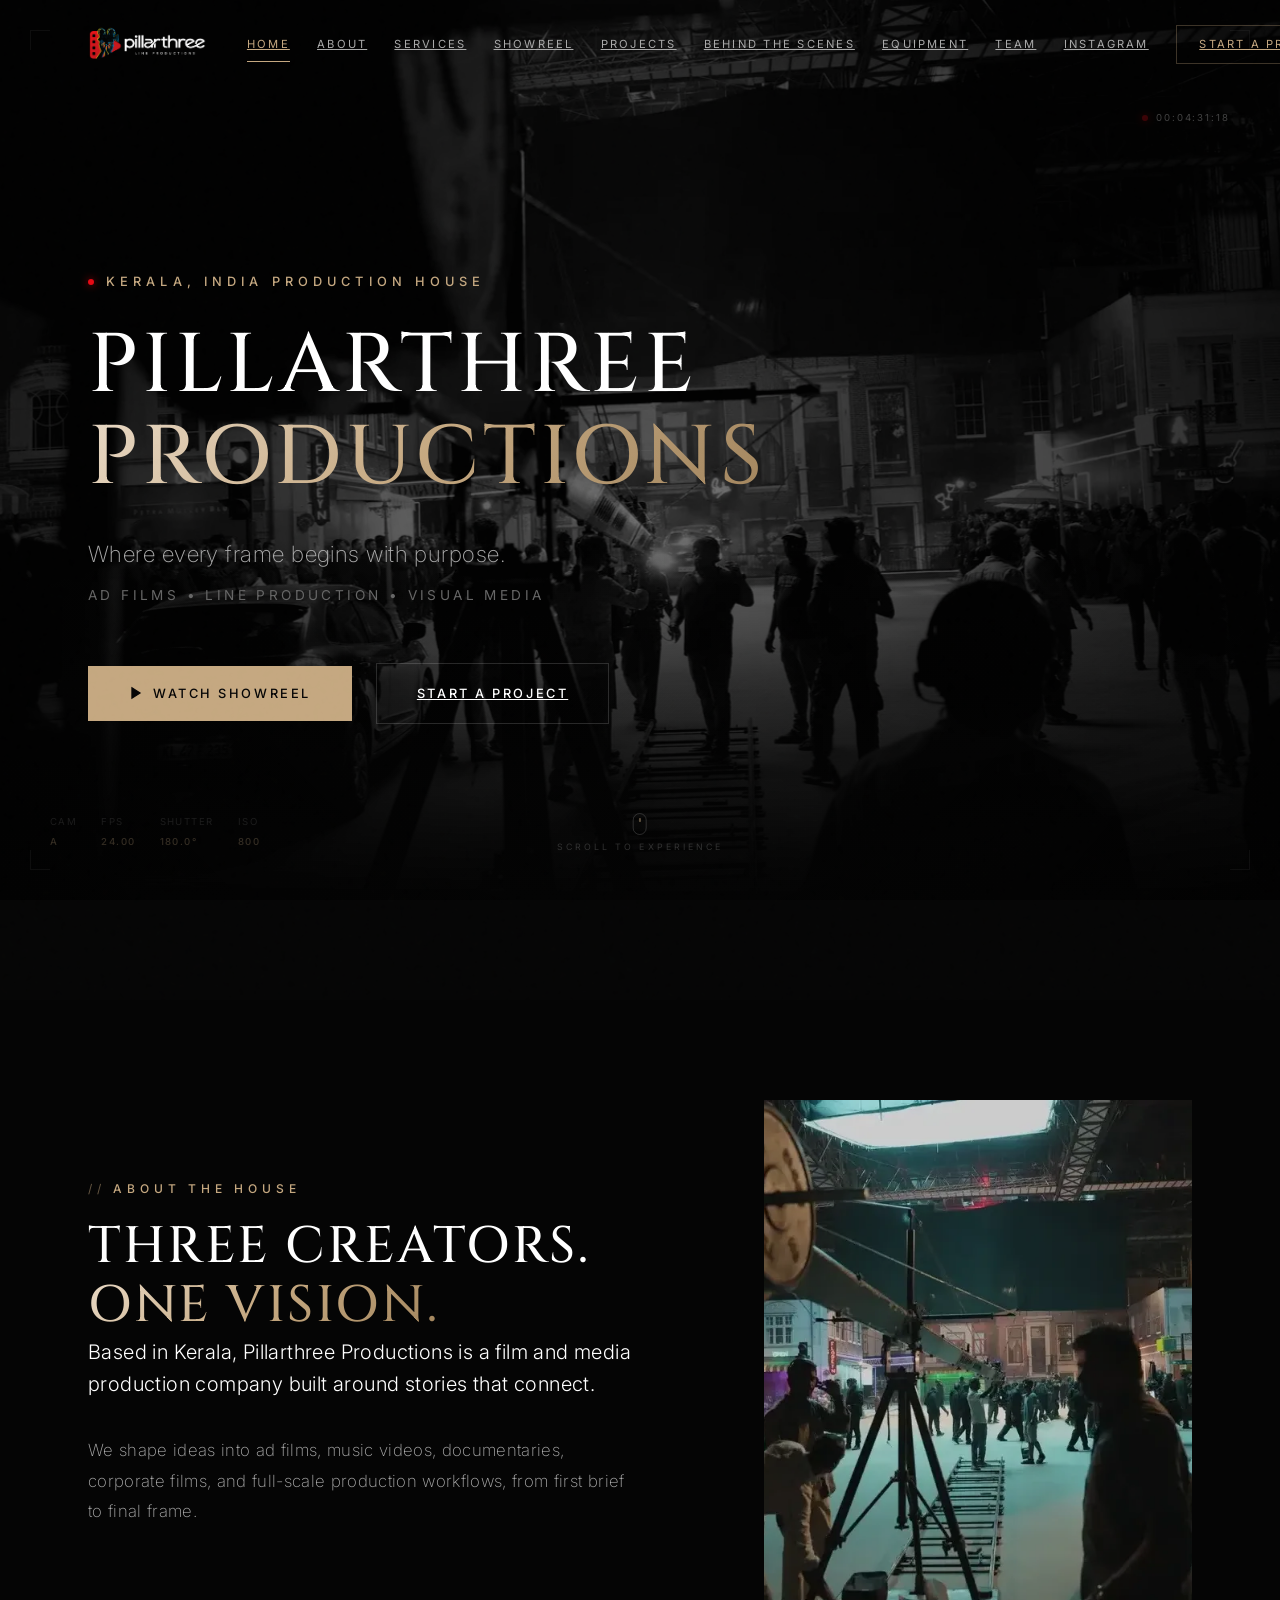
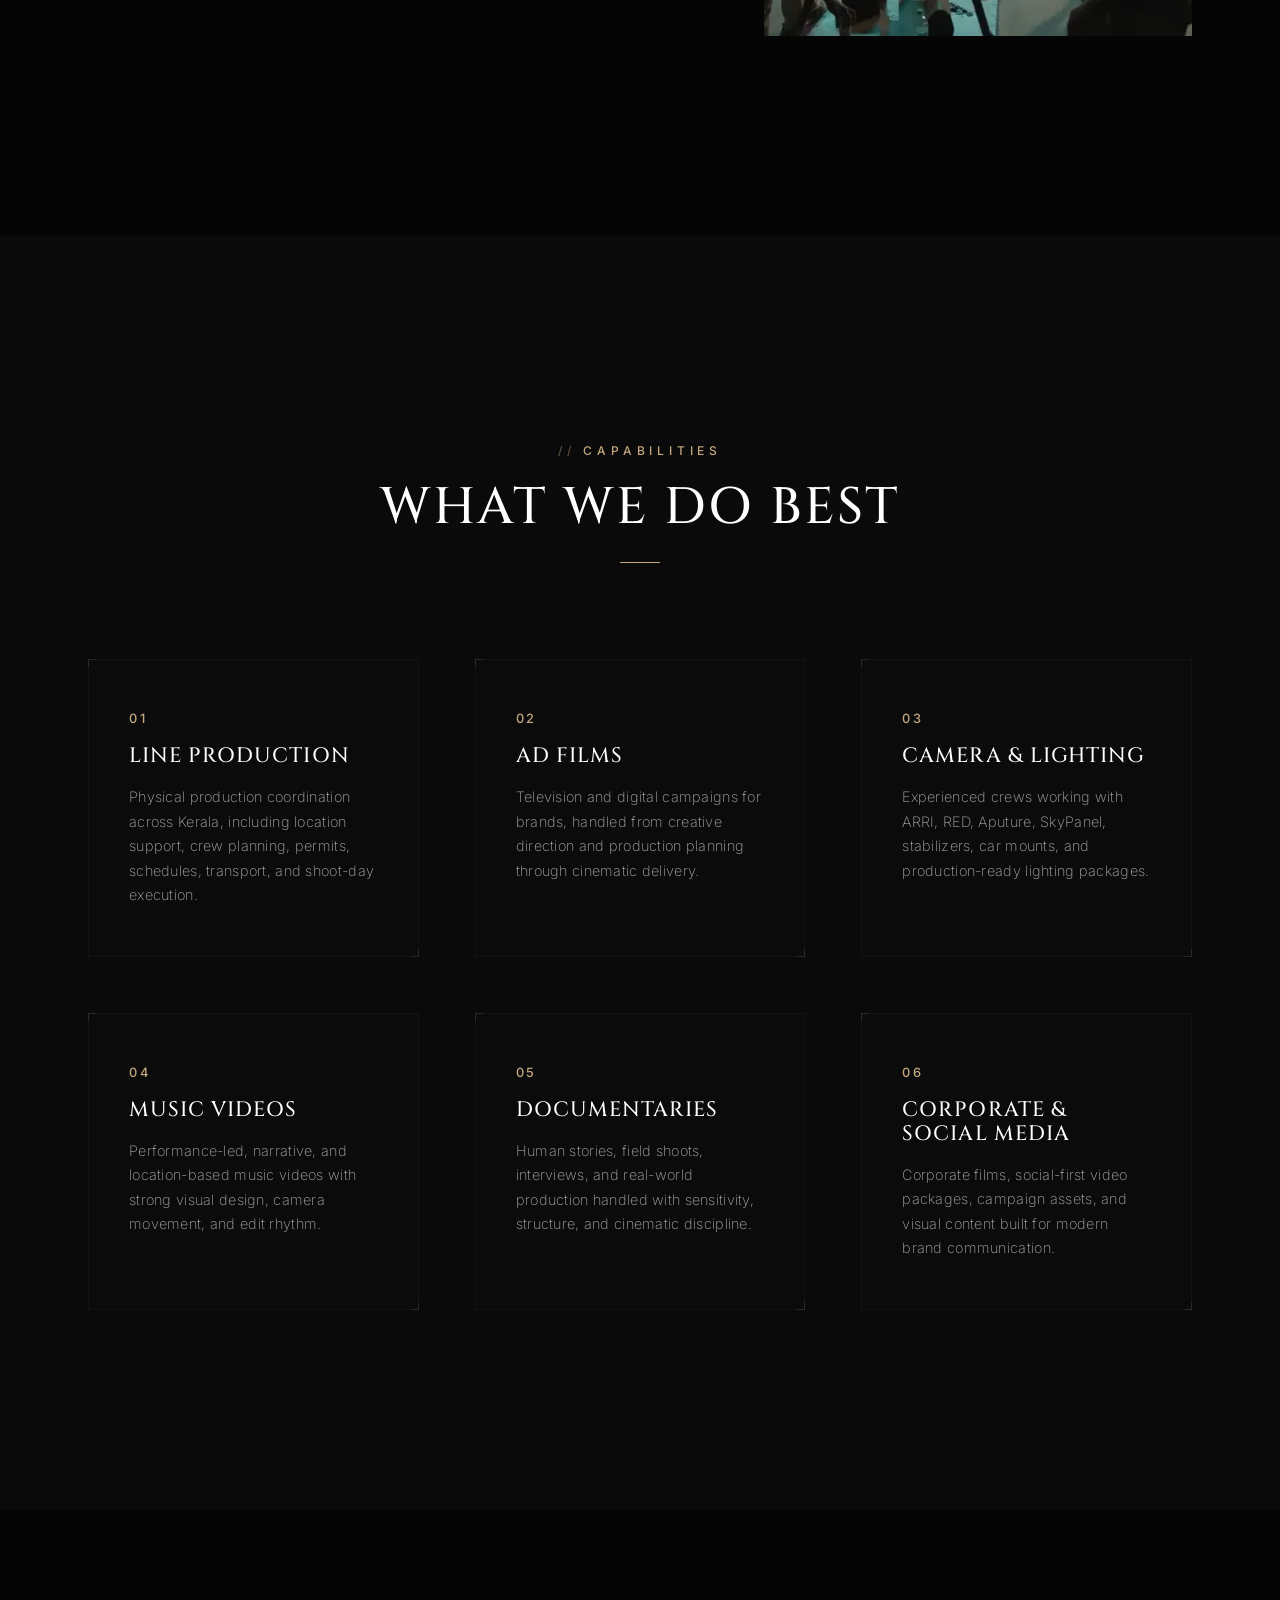
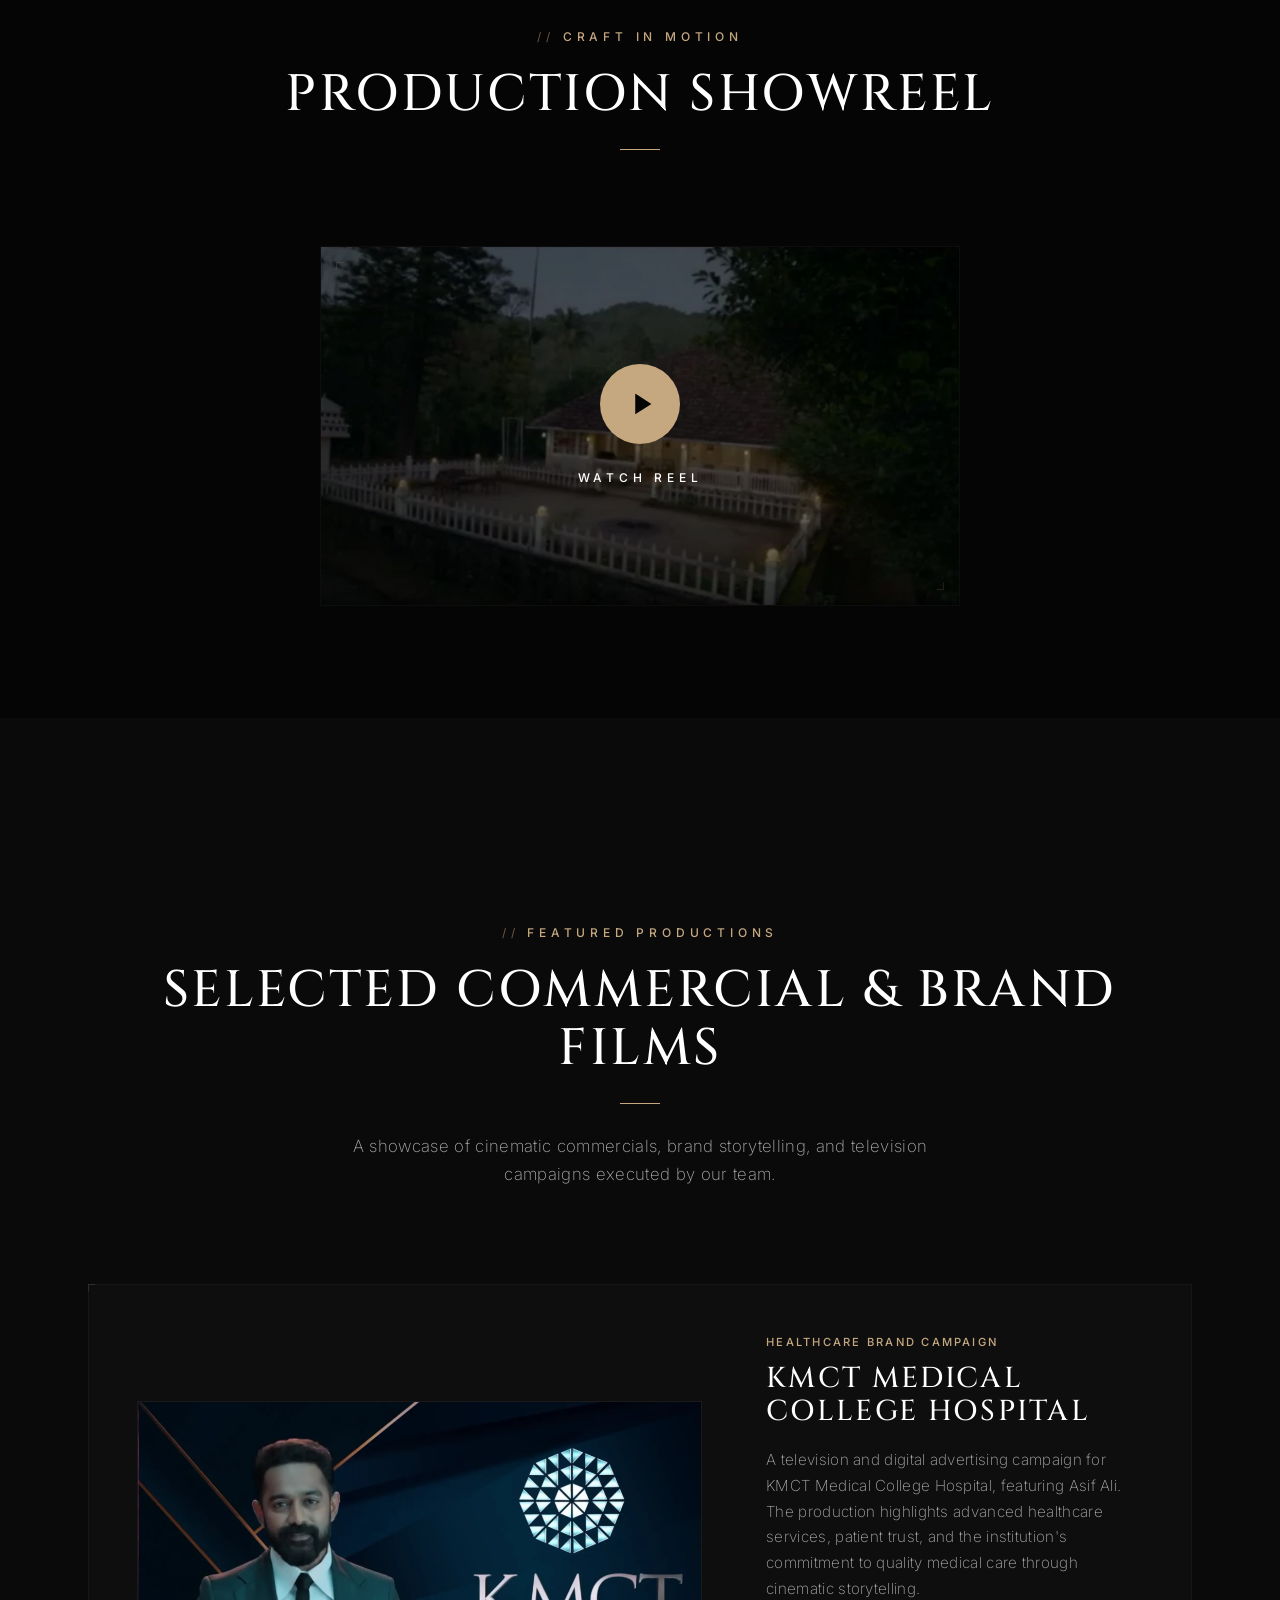
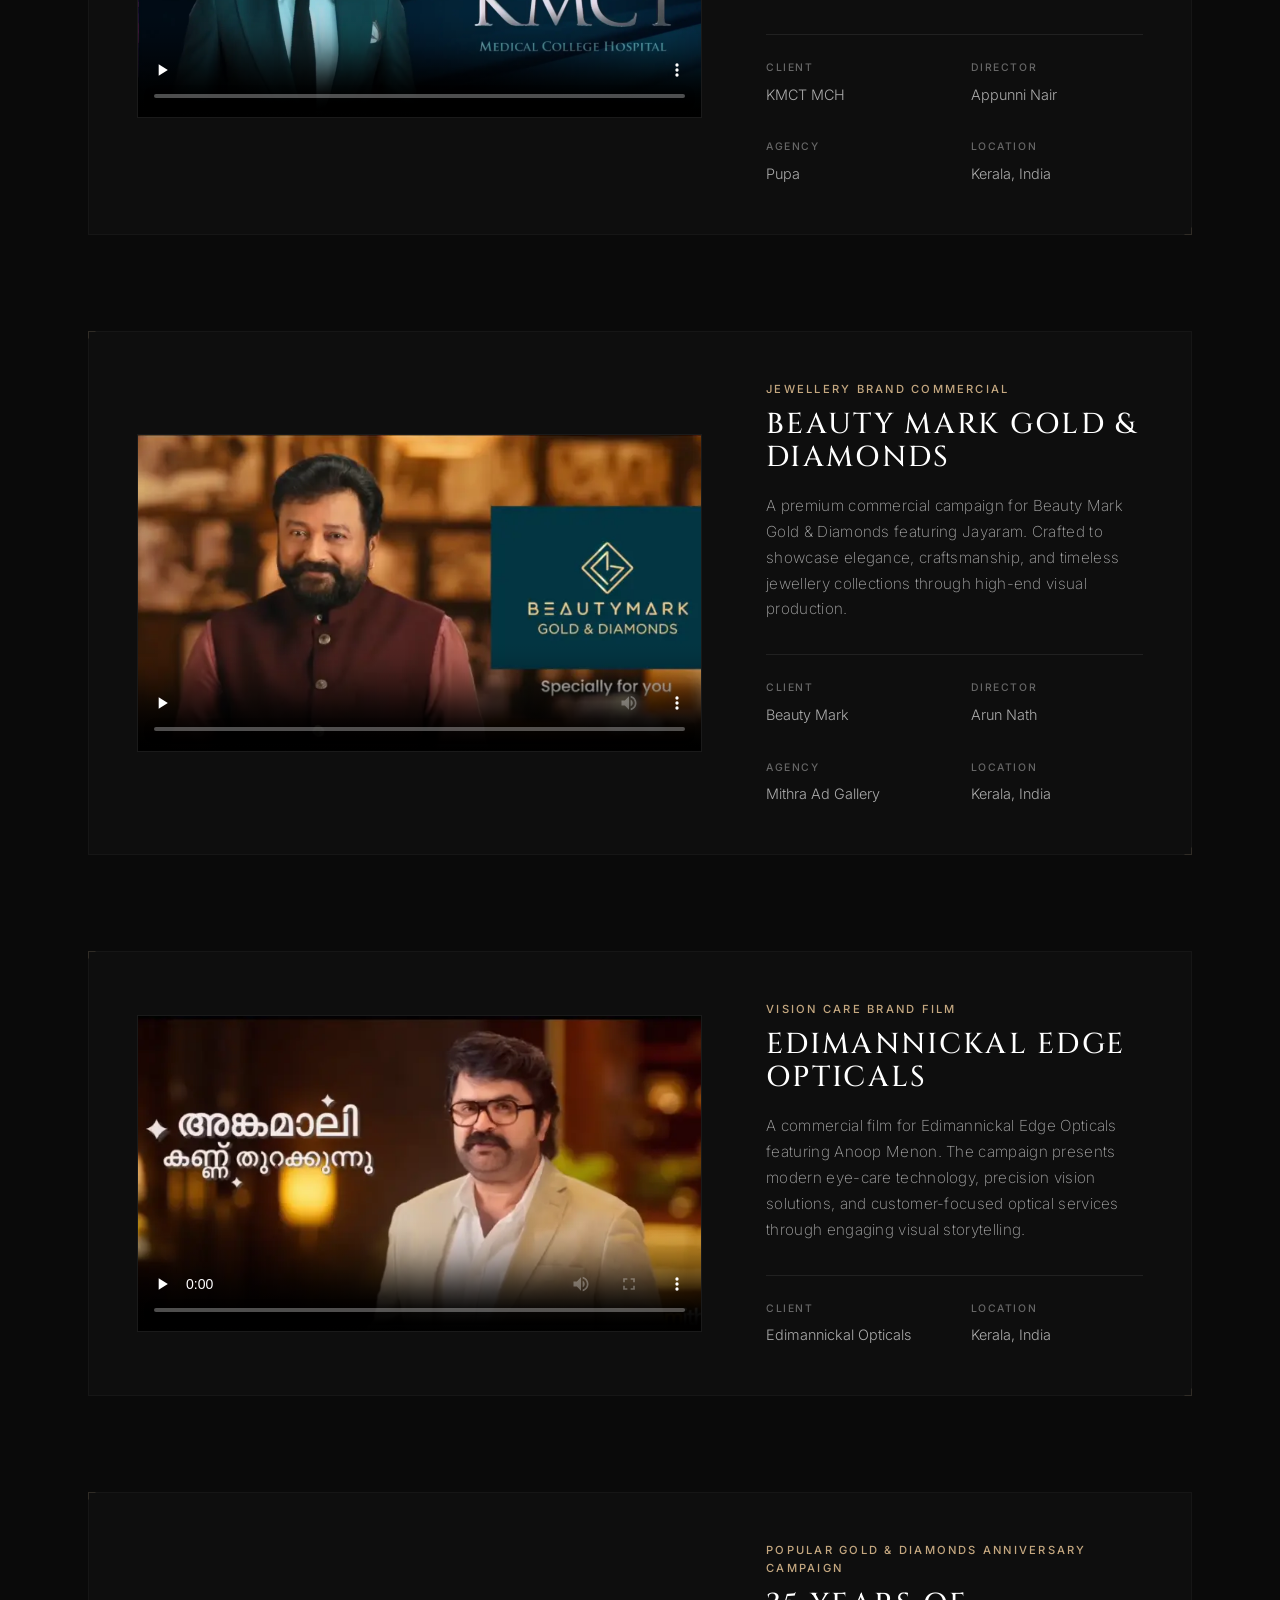
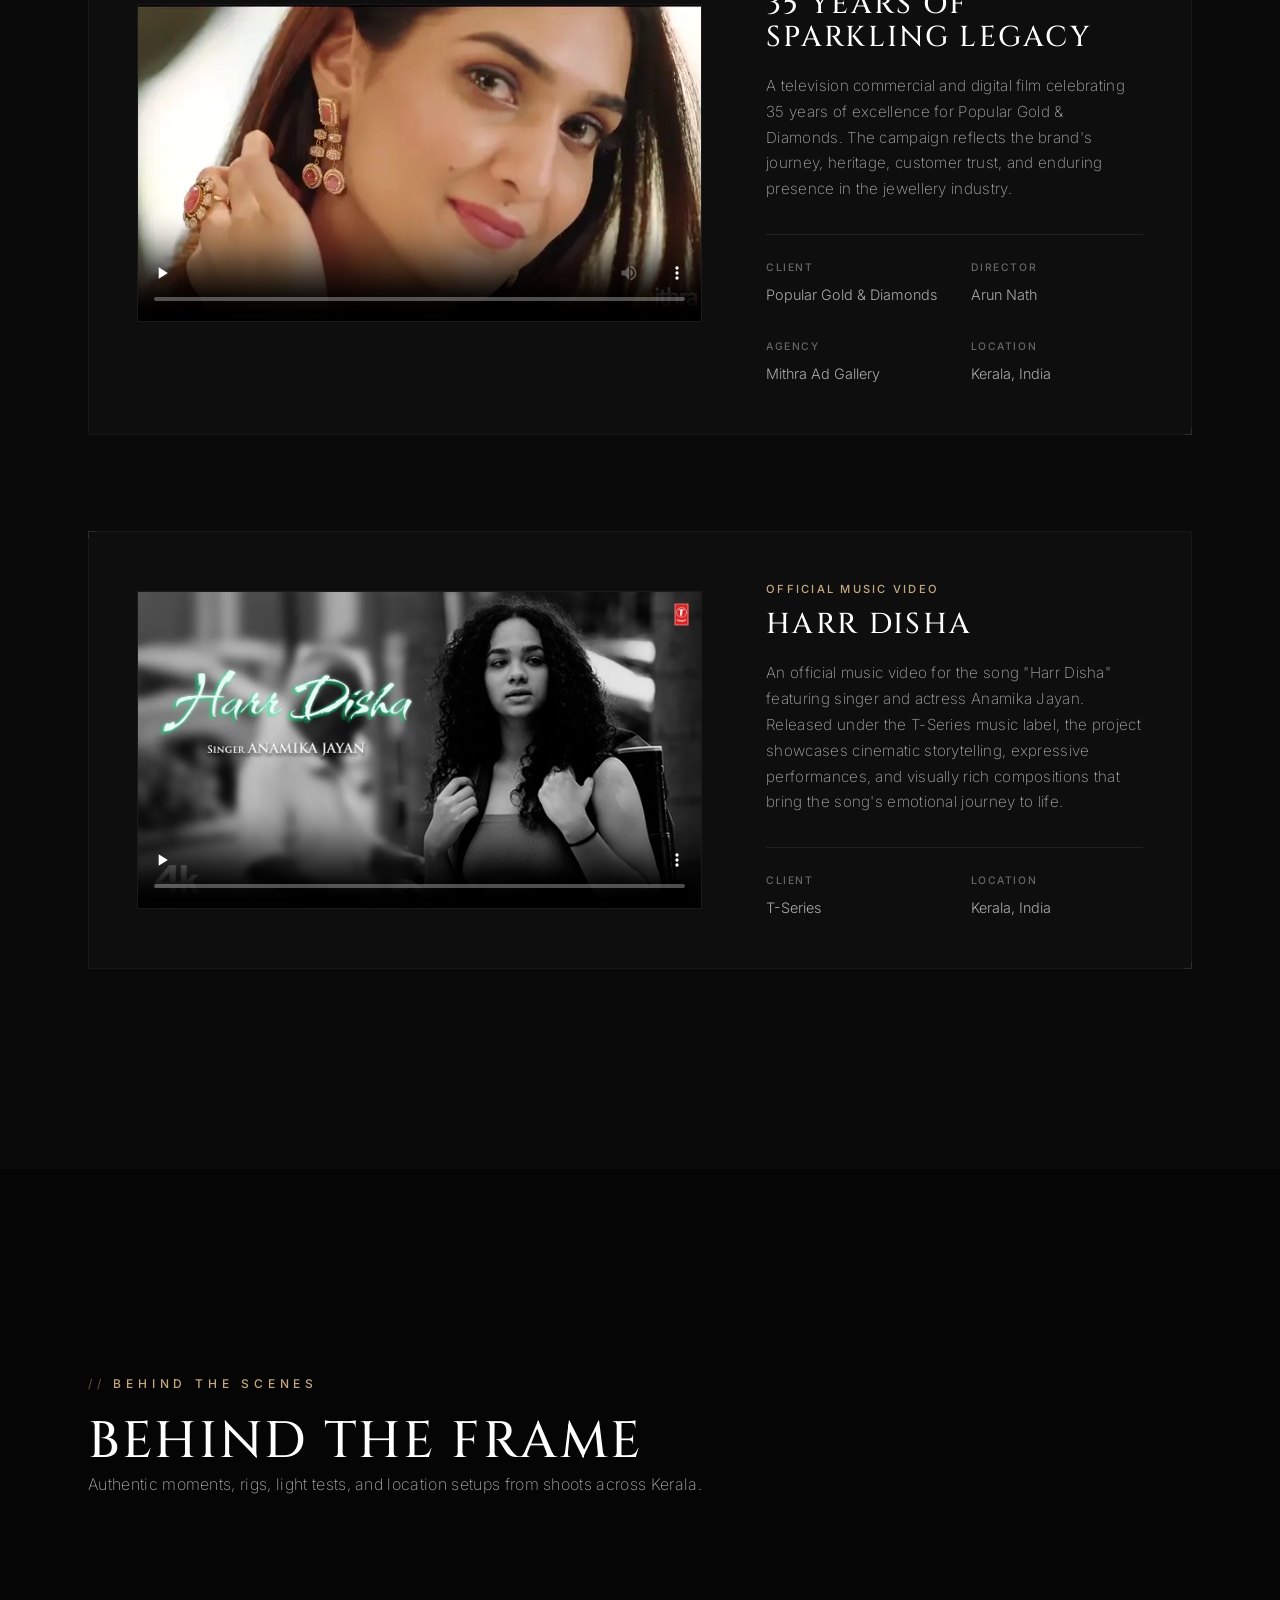
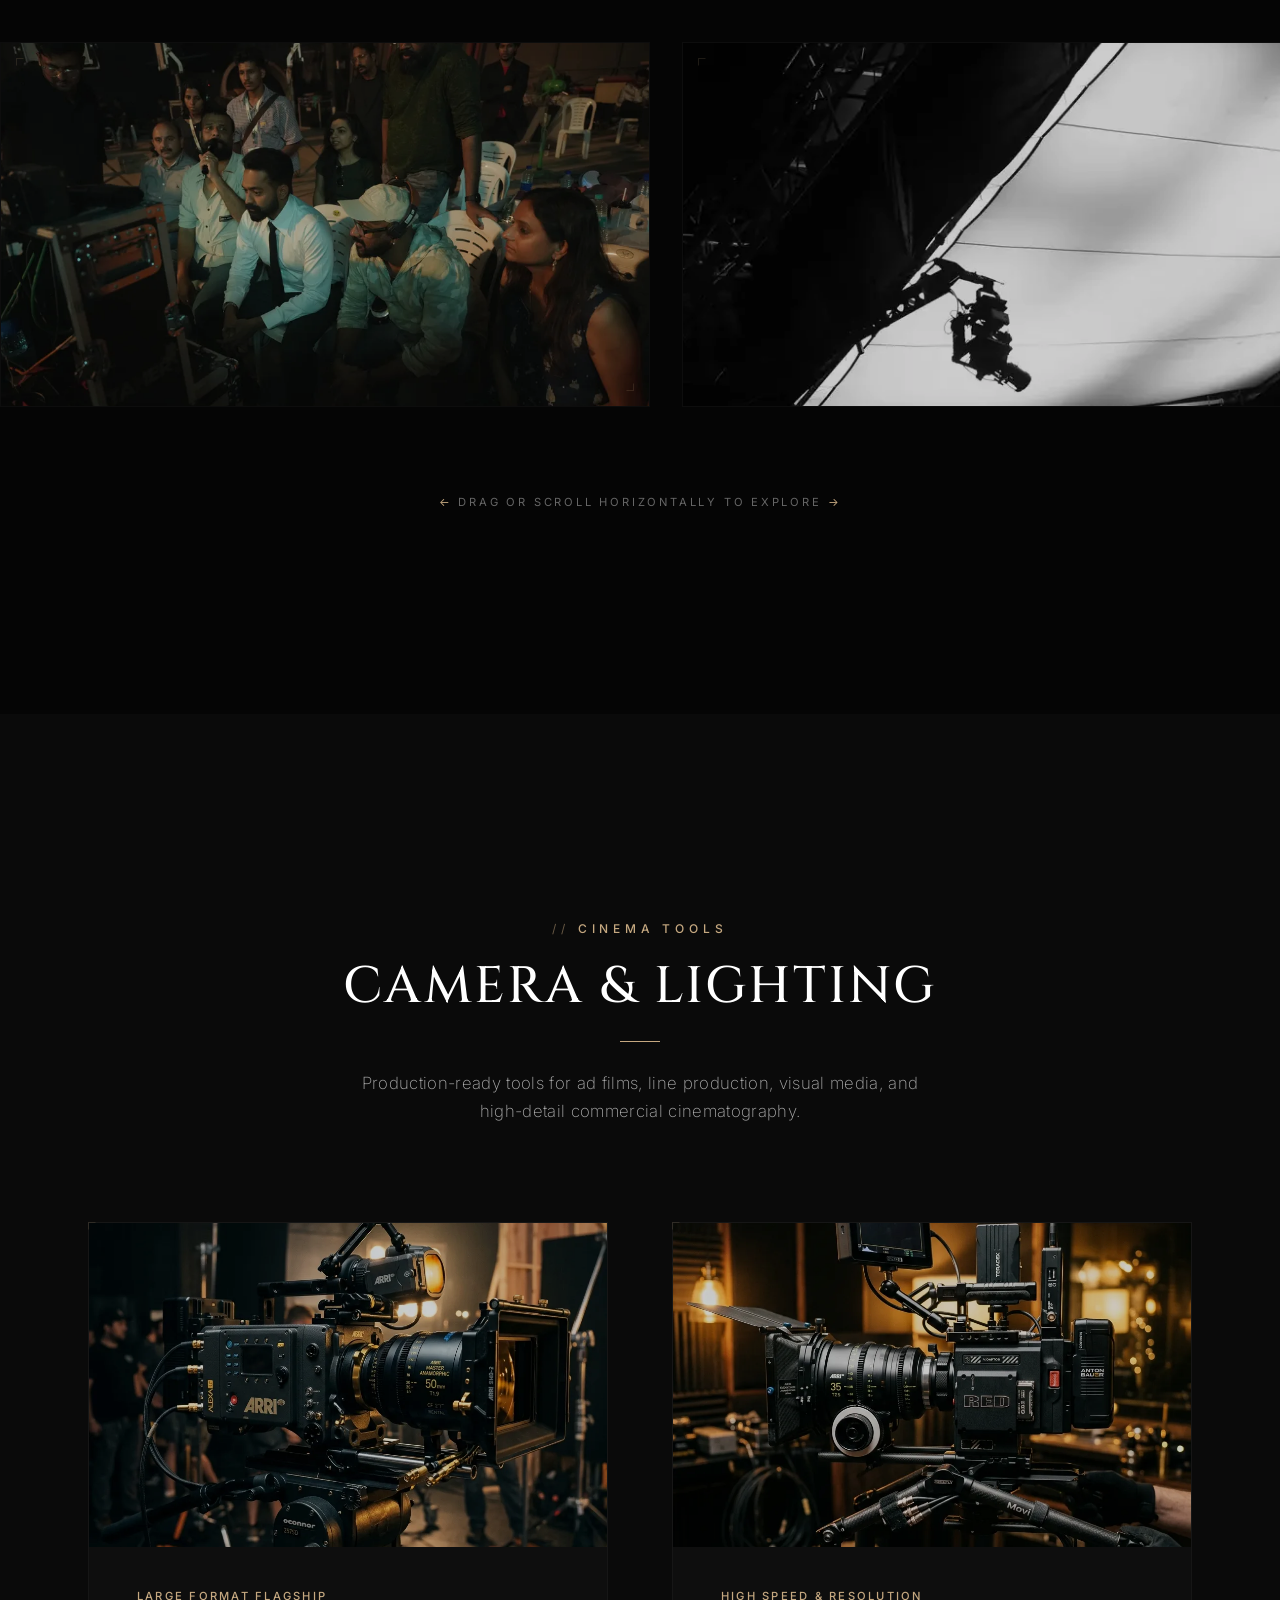
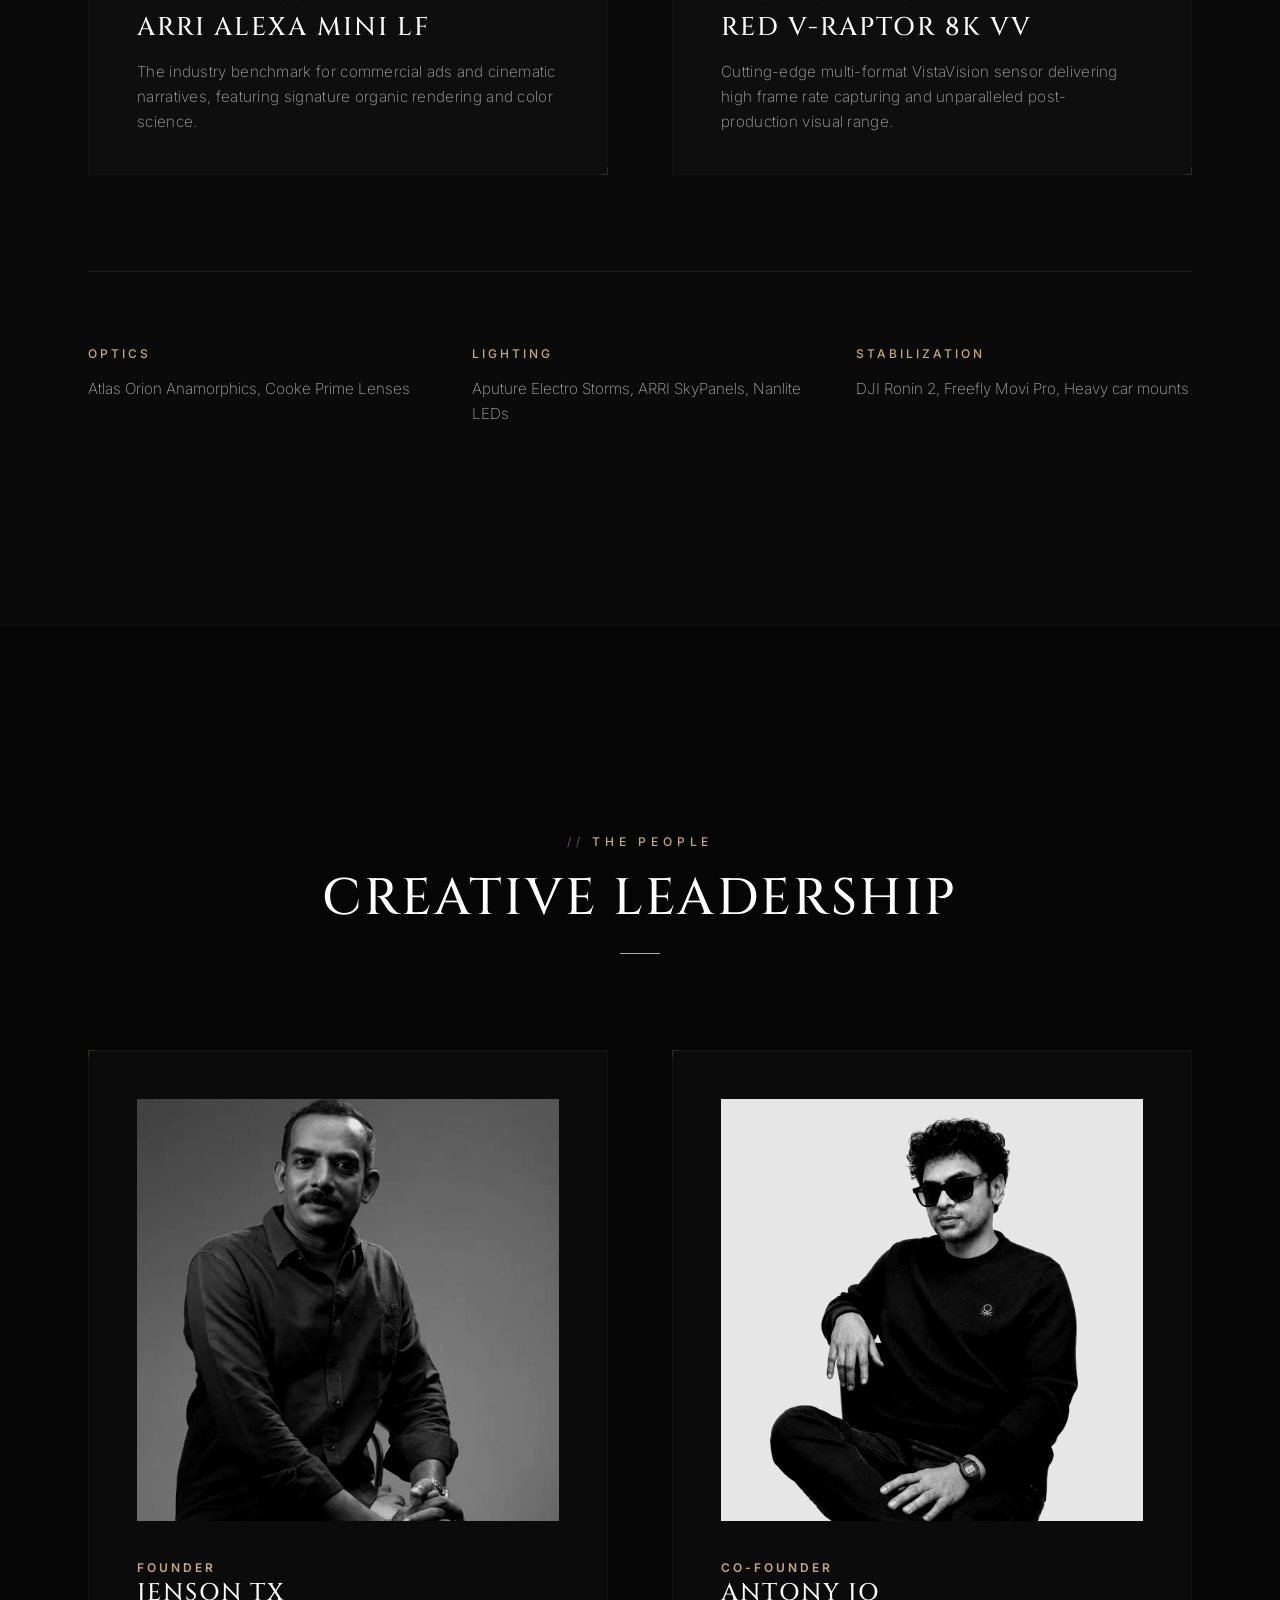
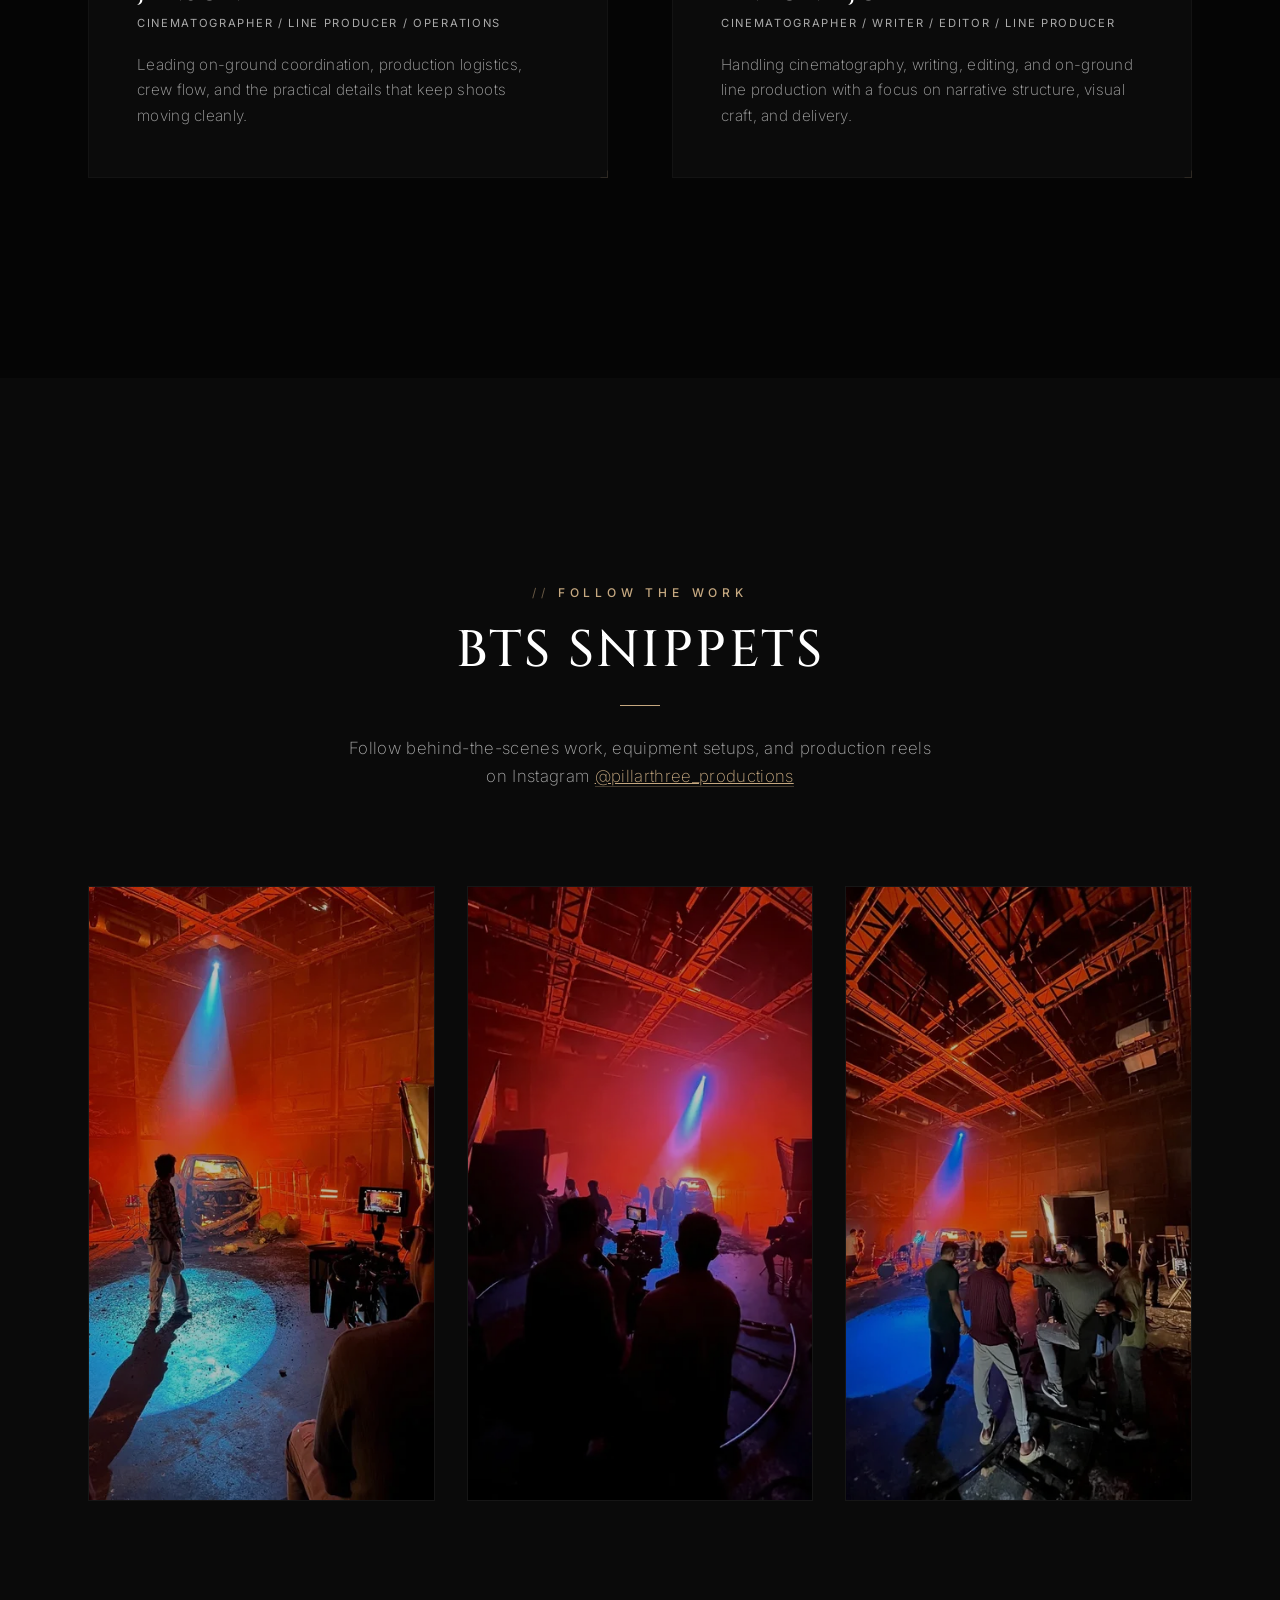
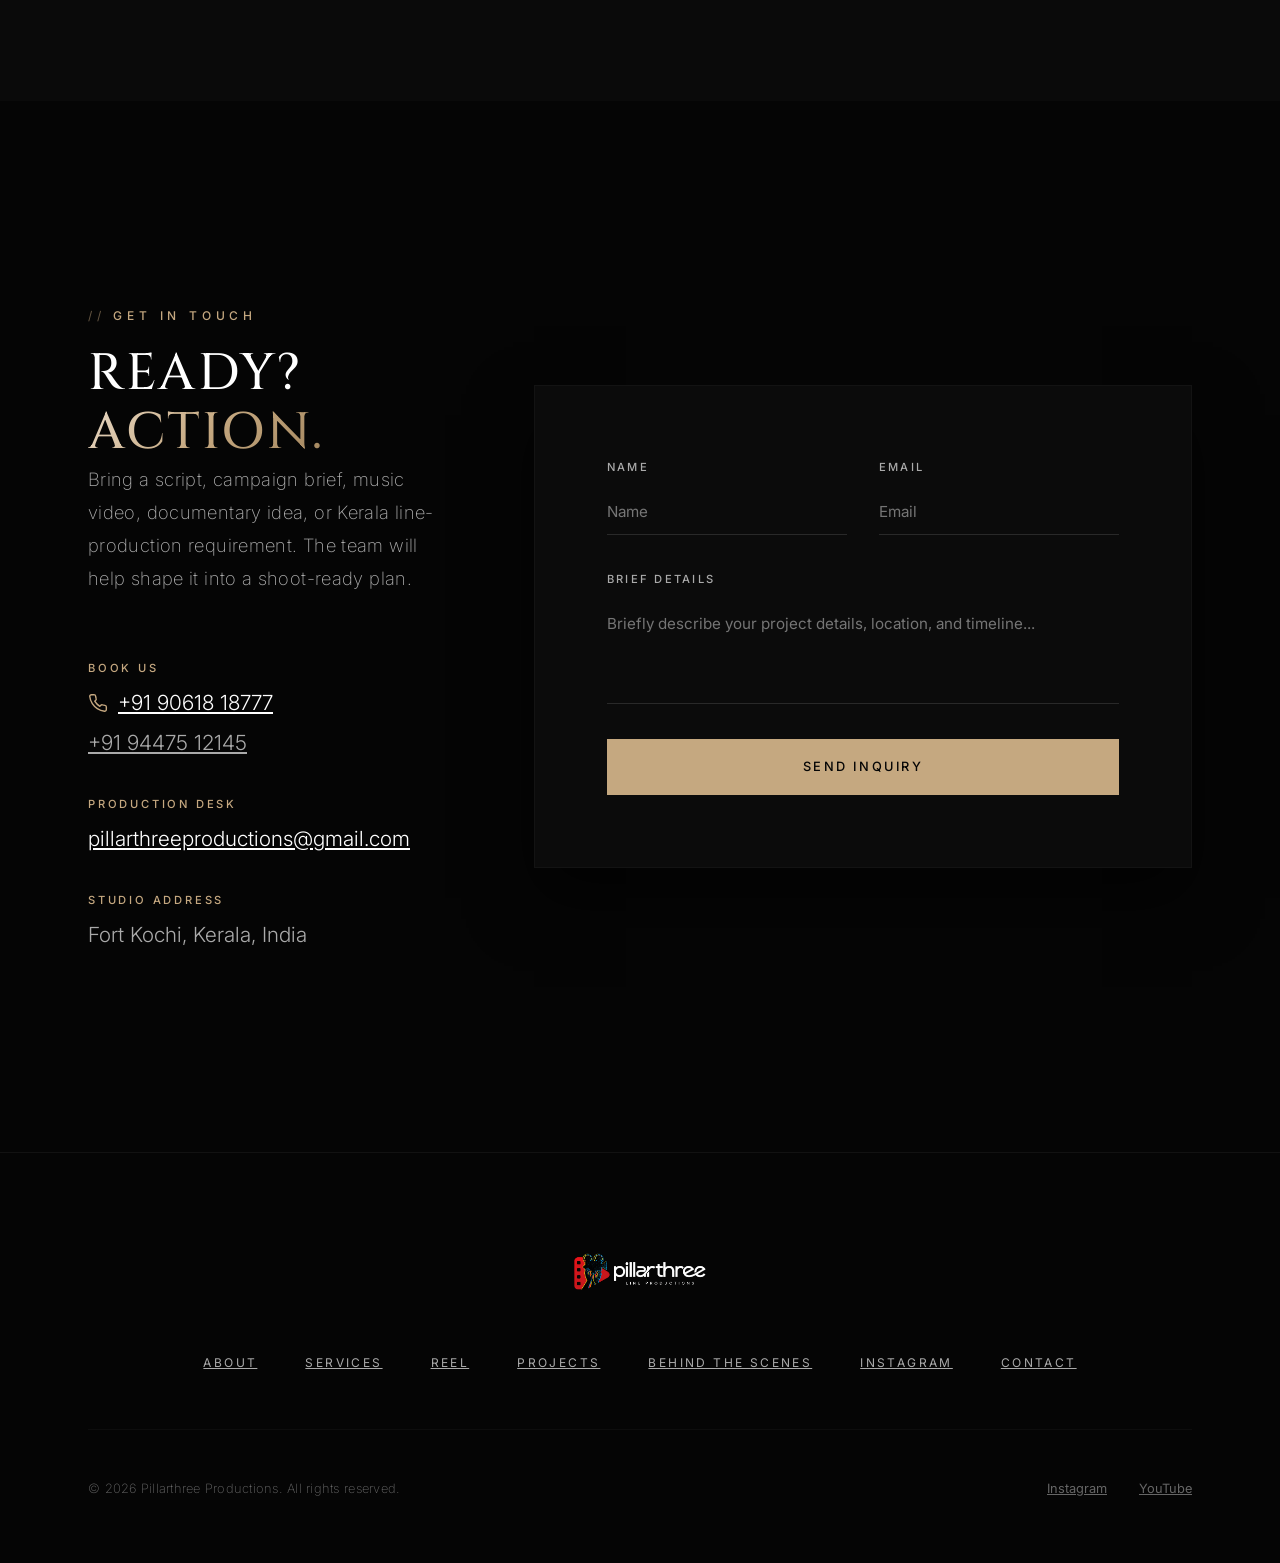
==== commit a9e767d8: "Improve media loading performance" ====
--- a/index.html
+++ b/index.html
@@ -144,6 +144,7 @@
                 <div class="about-visual scroll-reveal">
                     <div class="about-img-frame">
                         <img src="assets/images/portfolio_2.webp" alt="Cinematic shooting on location Kerala"
+                            loading="lazy"
                             class="about-showcase-img">
                         <div class="about-img-border"></div>
                     </div>
@@ -225,6 +226,7 @@
             <div class="showreel-player-container scroll-reveal play-showreel-btn"
                 data-video-src="assets/videos/promo.mp4">
                 <img src="assets/images/portfolio_1.webp" alt="Pillarthree Productions Reel Thumbnail"
+                    loading="lazy"
                     class="showreel-thumbnail-img">
                 <div class="showreel-overlay-play">
                     <div class="play-pulse-btn">
@@ -254,7 +256,7 @@
                 <div class="project-card scroll-reveal">
                     <div class="project-video-wrapper">
                         <video class="project-video" src="assets/videos/project1.mp4"
-                            poster="assets/images/project1.webp" controls playsinline></video>
+                            poster="assets/images/project1.webp" controls preload="none" playsinline></video>
                     </div>
                     <div class="project-details">
                         <span class="project-category">Healthcare Brand Campaign</span>
@@ -288,7 +290,7 @@
                 <div class="project-card scroll-reveal">
                     <div class="project-video-wrapper">
                         <video class="project-video" src="assets/videos/project2.mp4"
-                            poster="assets/images/project2.webp" controls playsinline></video>
+                            poster="assets/images/project2.webp" controls preload="none" playsinline></video>
                     </div>
                     <div class="project-details">
                         <span class="project-category">Jewellery Brand Commercial</span>
@@ -321,7 +323,7 @@
                 <div class="project-card scroll-reveal">
                     <div class="project-video-wrapper">
                         <video class="project-video" src="assets/videos/project3.mp4"
-                            poster="assets/images/project3.webp" controls playsinline></video>
+                            poster="assets/images/project3.webp" controls preload="none" playsinline></video>
                     </div>
                     <div class="project-details">
                         <span class="project-category">Vision Care Brand Film</span>
@@ -346,7 +348,7 @@
                 <div class="project-card scroll-reveal">
                     <div class="project-video-wrapper">
                         <video class="project-video" src="assets/videos/project4.mp4"
-                            poster="assets/images/project4.webp" controls playsinline></video>
+                            poster="assets/images/project4.webp" controls preload="none" playsinline></video>
                     </div>
                     <div class="project-details">
                         <span class="project-category">Popular Gold & Diamonds Anniversary Campaign</span>
@@ -380,7 +382,7 @@
    <div class="project-card scroll-reveal">
     <div class="project-video-wrapper">
         <video class="project-video" src="assets/videos/project5.mp4"
-            poster="assets/images/project5.webp" controls playsinline></video>
+            poster="assets/images/project5.webp" controls preload="none" playsinline></video>
     </div>
     <div class="project-details">
         <span class="project-category">Official Music Video</span>
@@ -421,7 +423,7 @@
                 <!-- BTS Item 1 -->
                 <div class="bts-card-horizontal" data-img-src="assets/images/beach.webp"
                     data-caption="Production members and performers closely observe live footage to ensure every detail meets the creative vision.">
-                    <img src="assets/images/beach.webp" alt="Director's Monitoring Zone" class="bts-img-h">
+                    <img src="assets/images/beach.webp" alt="Director's Monitoring Zone" loading="lazy" class="bts-img-h">
                     <div class="bts-caption-overlay-h">
                         <span class="bts-tag-h">01 / Director's Monitoring Zone</span>
                         <h4 class="bts-title-h">Reviewing the Perfect Take</h4>
@@ -431,7 +433,7 @@
                 <!-- BTS Item 2 -->
                 <div class="bts-card-horizontal" data-img-src="assets/images/discussion.webp"
                     data-caption="Suspended camera system positioned beneath the lighting framework for dynamic cinematic movements.">
-                    <img src="assets/images/discussion.webp" alt="Studio Lighting Grid" class="bts-img-h">
+                    <img src="assets/images/discussion.webp" alt="Studio Lighting Grid" loading="lazy" class="bts-img-h">
                     <div class="bts-caption-overlay-h">
                         <span class="bts-tag-h">02 / Studio Lighting Grid</span>
                         <h4 class="bts-title-h">Overhead Camera Rigging</h4>
@@ -441,7 +443,7 @@
                 <!-- BTS Item 3 -->
                 <div class="bts-card-horizontal" data-img-src="assets/images/crane.webp"
                     data-caption="Asif Ali engages with the crew during a brief pause in filming as the team prepares for the next shot.">
-                    <img src="assets/images/crane.webp" alt="Blue Screen Production Stage" class="bts-img-h">
+                    <img src="assets/images/crane.webp" alt="Blue Screen Production Stage" loading="lazy" class="bts-img-h">
                     <div class="bts-caption-overlay-h">
                         <span class="bts-tag-h">03 / Blue Screen Production Stage</span>
                         <h4 class="bts-title-h">Talent & Crew Coordination</h4>
@@ -451,7 +453,7 @@
                 <!-- BTS Item 4 -->
                 <div class="bts-card-horizontal" data-img-src="assets/images/backwater.webp"
                     data-caption="A wide perspective showcasing the studio infrastructure, lighting setup, and active production crew.">
-                    <img src="assets/images/backwater.webp" alt="Soundstage Environment" class="bts-img-h">
+                    <img src="assets/images/backwater.webp" alt="Soundstage Environment" loading="lazy" class="bts-img-h">
                     <div class="bts-caption-overlay-h">
                         <span class="bts-tag-h">04 / Soundstage Environment</span>
                         <h4 class="bts-title-h">Large-Scale Set Operations</h4>
@@ -482,6 +484,7 @@
                 <div class="eq-card-minimal scroll-reveal">
                     <div class="eq-image-box">
                         <img src="assets/images/equipment_arri.webp" alt="ARRI Alexa Mini LF Cinema Camera"
+                            loading="lazy"
                             class="eq-image">
                     </div>
                     <div class="eq-info-minimal">
@@ -496,6 +499,7 @@
                 <div class="eq-card-minimal scroll-reveal">
                     <div class="eq-image-box">
                         <img src="assets/images/equipment_red.webp" alt="RED V-Raptor 8K VV Cinema Camera"
+                            loading="lazy"
                             class="eq-image">
                     </div>
                     <div class="eq-info-minimal">
@@ -538,7 +542,7 @@
                 <!-- Jenson Tx -->
                 <div class="team-card-minimal scroll-reveal">
                     <div class="team-img-box-minimal">
-                        <img src="assets/images/team_jenson.webp" alt="Jenson Tx Operations" class="team-photo-min">
+                        <img src="assets/images/team_jenson.webp" alt="Jenson Tx Operations" loading="lazy" class="team-photo-min">
                     </div>
                     <div class="team-info-min">
                         <h4 class="team-role-label">Founder</h4>
@@ -552,7 +556,7 @@
                 <!-- Antony Jo -->
                 <div class="team-card-minimal scroll-reveal">
                     <div class="team-img-box-minimal">
-                        <img src="assets/images/team_antony.webp" alt="Antony Jo DOP" class="team-photo-min">
+                        <img src="assets/images/team_antony.webp" alt="Antony Jo DOP" loading="lazy" class="team-photo-min">
                     </div>
                     <div class="team-info-min">
                         <h4 class="team-role-label">Co-Founder</h4>
@@ -582,21 +586,21 @@
                 <!-- Insta card 1 -->
                 <div class="insta-reel-card">
                     <div class="insta-img-wrapper">
-                        <img src="assets/images/bts_1.webp" alt="Behind the scenes preview 1" class="insta-img">
+                        <img src="assets/images/bts_1.webp" alt="Behind the scenes preview 1" loading="lazy" class="insta-img">
                     </div>
                 </div>
 
                 <!-- Insta card 2 -->
                 <div class="insta-reel-card">
                     <div class="insta-img-wrapper">
-                        <img src="assets/images/bts_2.webp" alt="Behind the scenes preview 2" class="insta-img">
+                        <img src="assets/images/bts_2.webp" alt="Behind the scenes preview 2" loading="lazy" class="insta-img">
                     </div>
                 </div>
 
                 <!-- Insta card 3 -->
                 <div class="insta-reel-card">
                     <div class="insta-img-wrapper">
-                        <img src="assets/images/bts_3.webp" alt="Behind the scenes preview 3" class="insta-img">
+                        <img src="assets/images/bts_3.webp" alt="Behind the scenes preview 3" loading="lazy" class="insta-img">
                     </div>
                 </div>
             </div>
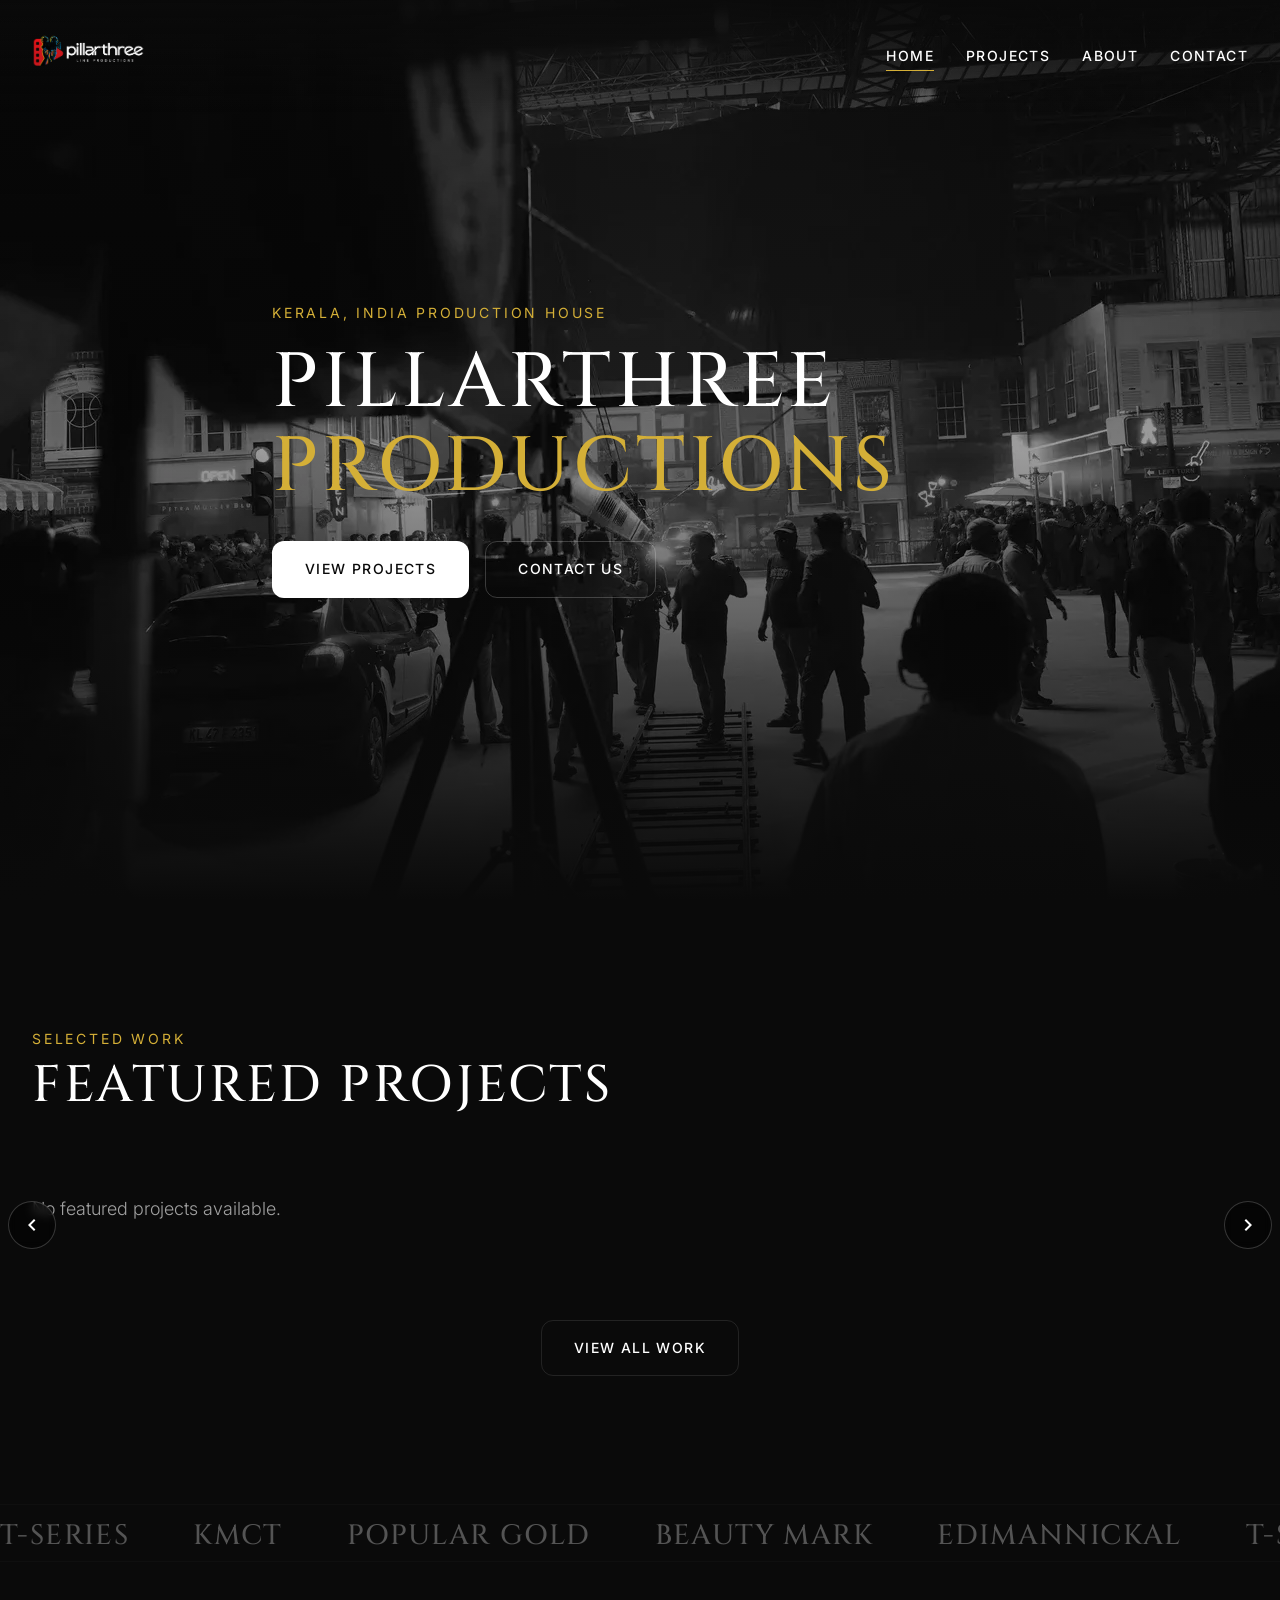
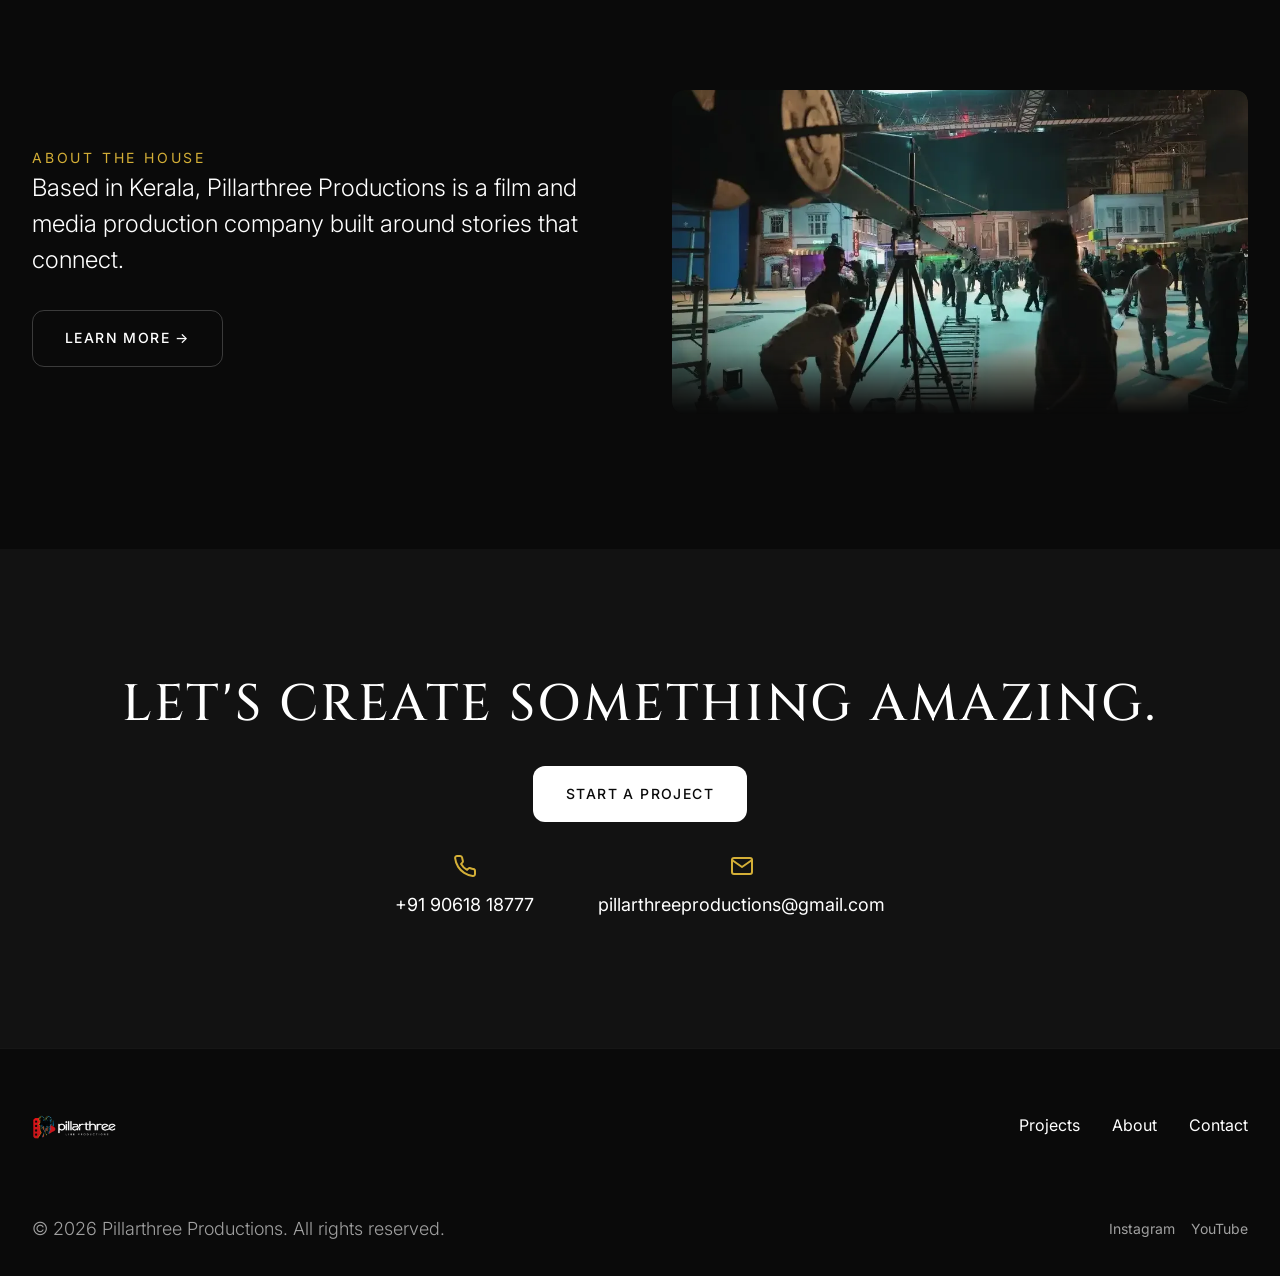
==== commit ac7af86c: "Redesign projects for premium cinematic experience and add contact icons" ====
--- a/index.html
+++ b/index.html
@@ -1,62 +1,27 @@
 <!DOCTYPE html>
 <html lang="en">
-
 <head>
-
-    <link rel="icon" type="image/png" href="/favicon.png" />
-    
+    <link rel="icon" type="image/png" href="favicon.png" />
     <meta charset="UTF-8">
     <meta name="viewport" content="width=device-width, initial-scale=1.0">
-    <meta name="description"
-        content="Pillarthree Productions is a Kerala-based film and media production company for ad films, line production, music videos, documentaries, and cinematic brand storytelling.">
-    <meta name="keywords"
-        content="Pillarthree Productions, Film Production Kerala, Line Production Kerala, Ad Films Kochi, Cinematography Kerala, Music Videos Kerala, Corporate Films Kerala">
-
-    <!-- Open Graph -->
-    <meta property="og:type" content="website">
-    <meta property="og:title" content="Pillarthree Productions | Film & Media Production Kerala">
-    <meta property="og:description"
-        content="Kerala-based creators producing ad films, line production, documentaries, music videos, and visual media with cinematic craft.">
-    <meta property="og:image" content="assets/images/hero_bg.webp">
-
-    <title>Pillarthree Productions | Film & Media Production Kerala</title>
-
-    <!-- Google Fonts -->
-    <link rel="preconnect" href="https://fonts.googleapis.com">
-    <link rel="preconnect" href="https://fonts.gstatic.com" crossorigin>
-    <link
-        href="https://fonts.googleapis.com/css2?family=Cinzel:wght@400;500;700;900&family=Inter:wght@200;300;400;500;600&display=swap"
-        rel="stylesheet">
-
-    <!-- Stylesheet -->
+    <meta name="description" content="Pillarthree Productions is a premium Kerala-based film and media production company.">
+    <title>Pillarthree Productions</title>
     <link rel="stylesheet" href="style.css">
 </head>
-
 <body>
 
-    <!-- Subtle Film Grain Overlay -->
-    <div class="film-grain"></div>
-
-    <!-- Header / Navigation -->
+    <!-- Header -->
     <header class="site-header" id="site-header">
         <div class="container nav-container">
-            <a href="#" class="logo" id="nav-logo">
+            <a href="index.html" class="logo">
                 <img src="assets/images/logo.webp" alt="Pillarthree Productions Logo" class="logo-img">
             </a>
-
             <nav class="nav-menu" id="nav-menu">
-                <a href="#hero" class="nav-link active">Home</a>
-                <a href="#about" class="nav-link">About</a>
-                <a href="#services" class="nav-link">Services</a>
-                <a href="#showreel" class="nav-link">Showreel</a>
-                <a href="#projects" class="nav-link">Projects</a>
-                <a href="#bts" class="nav-link">Behind the Scenes</a>
-                <a href="#equipment" class="nav-link">Equipment</a>
-                <a href="#team" class="nav-link">Team</a>
-                <a href="#instagram" class="nav-link">Instagram</a>
-                <a href="#contact" class="nav-link contact-btn">Start a Project</a>
+                <a href="index.html" class="nav-link active">Home</a>
+                <a href="projects.html" class="nav-link">Projects</a>
+                <a href="about.html" class="nav-link">About</a>
+                <a href="contact.html" class="nav-link">Contact</a>
             </nav>
-
             <button class="mobile-menu-toggle" id="menu-toggle" aria-label="Toggle Menu">
                 <span class="bar"></span>
                 <span class="bar"></span>
@@ -65,702 +30,129 @@
         </div>
     </header>
 
-
-
     <!-- Hero Section -->
-    <section id="hero" class="hero-section">
-        <!-- Background Slideshow -->
-        <div class="hero-slideshow">
-            <div class="slide active" style="background-image: url('assets/images/hero_bg.webp');"></div>
-            <div class="slide" style="background-image: url('assets/images/slide_2.webp');"></div>
-            <div class="slide" style="background-image: url('assets/images/slide_1.webp');"></div>
-            <div class="slide" style="background-image: url('assets/images/slide_3.webp');"></div>
-            <div class="hero-overlay"></div>
+    <section class="hero-section">
+        <div class="hero-bg">
+            <video src="assets/videos/promo.mp4" autoplay loop muted playsinline poster="assets/images/hero_bg.webp"></video>
         </div>
-
-        <!-- Futuristic Viewfinder HUD Overlay -->
-        <div class="viewfinder-hud">
-            <div class="viewfinder-corner tl"></div>
-            <div class="viewfinder-corner tr"></div>
-            <div class="viewfinder-corner bl"></div>
-            <div class="viewfinder-corner br"></div>
-            <div class="hud-center-crosshair"></div>
-            <div class="hud-metadata scroll-reveal">
-                <div class="hud-item"><span class="hud-label">CAM</span><span class="hud-val">A</span></div>
-                <div class="hud-item"><span class="hud-label">FPS</span><span class="hud-val">24.00</span></div>
-                <div class="hud-item"><span class="hud-label">SHUTTER</span><span class="hud-val">180.0°</span></div>
-                <div class="hud-item"><span class="hud-label">ISO</span><span class="hud-val">800</span></div>
-            </div>
-            <div class="hud-timecode scroll-reveal">
-                <span class="rec-dot"></span>
-                <span class="tc-val">00:04:31:18</span>
-            </div>
-        </div>
-
-        <div class="container hero-content-wrapper">
-            <div class="hero-content">
-                <span class="hero-tagline scroll-reveal">KERALA, INDIA PRODUCTION HOUSE</span>
-                <h1 class="hero-title scroll-reveal">PILLARTHREE <br><span class="highlight-gold">PRODUCTIONS</span>
-                </h1>
-                <p class="hero-description scroll-reveal">Where every frame begins with purpose. <br><span
-                        class="hero-subline">Ad Films &bull; Line Production &bull; Visual Media</span></p>
-
-                <div class="hero-actions scroll-reveal">
-                    <button class="btn btn-primary play-showreel-btn" data-video-src="assets/videos/promo.mp4">
-                        <svg class="icon-play" viewBox="0 0 24 24" fill="none" stroke="currentColor" stroke-width="2">
-                            <polygon points="5 3 19 12 5 21 5 3" fill="currentColor"></polygon>
-                        </svg>
-                        Watch Showreel
-                    </button>
-                    <a href="#contact" class="btn btn-secondary">Start a Project</a>
-                </div>
-            </div>
-
-            <div class="hero-scroll-indicator">
-                <div class="mouse-icon">
-                    <span class="wheel"></span>
-                </div>
-                <span class="scroll-text">Scroll to Experience</span>
+        <div class="hero-overlay"></div>
+        
+        <div class="container hero-content">
+            <span class="hero-tagline">Kerala, India Production House</span>
+            <h1 class="hero-title">Pillarthree <br><span style="color: var(--text-accent);">Productions</span></h1>
+            
+            <div class="hero-actions">
+                <a href="projects.html" class="btn btn-primary">View Projects</a>
+                <a href="contact.html" class="btn btn-secondary">Contact Us</a>
             </div>
         </div>
     </section>
 
-    <!-- About Section -->
-    <section id="about" class="about-section section-padding">
+    <!-- Featured Projects -->
+    <section class="section-padding">
         <div class="container">
-            <div class="about-grid">
-                <div class="about-text-content">
-                    <span class="section-subtitle scroll-reveal">ABOUT THE HOUSE</span>
-                    <h2 class="section-title scroll-reveal">THREE CREATORS. <br><span class="highlight-gold">ONE
-                            VISION.</span></h2>
-                    <p class="scroll-reveal lead-text">Based in Kerala, Pillarthree Productions is a film and media
-                        production company built around stories that connect.</p>
-                    <p class="scroll-reveal">We shape ideas into ad films, music videos, documentaries, corporate films,
-                        and full-scale production workflows, from first brief to final frame.</p>
+            <div class="section-header reveal">
+                <span class="section-subtitle">Selected Work</span>
+                <h2 class="section-title">Featured Projects</h2>
+            </div>
+            
+            <div class="carousel-container">
+                <button class="carousel-nav prev" id="carousel-prev" aria-label="Previous Projects">
+                    <svg viewBox="0 0 24 24" fill="currentColor"><path d="M15.41 7.41L14 6l-6 6 6 6 1.41-1.41L10.83 12z"/></svg>
+                </button>
+                
+                <div class="projects-carousel" id="home-carousel">
+                    <!-- Dynamic Content Populated by app.js -->
+                </div>
+                
+                <button class="carousel-nav next" id="carousel-next" aria-label="Next Projects">
+                    <svg viewBox="0 0 24 24" fill="currentColor"><path d="M10 6L8.59 7.41 13.17 12l-4.58 4.59L10 18l6-6z"/></svg>
+                </button>
+            </div>
+            
+            <div class="view-all-container reveal" style="text-align: center; margin-top: var(--spacing-lg);">
+                <a href="projects.html" class="btn btn-outline">View All Work</a>
+            </div>
+        </div>
+    </section>
 
-                    <!-- Stats removed to emphasize visual-first spacing -->
+    <!-- Clients Strip -->
+    <div class="client-strip reveal">
+        <div class="client-track">
+            <!-- Simulated Logos -->
+            <h3 class="client-logo">T-Series</h3>
+            <h3 class="client-logo">KMCT</h3>
+            <h3 class="client-logo">Popular Gold</h3>
+            <h3 class="client-logo">Beauty Mark</h3>
+            <h3 class="client-logo">Edimannickal</h3>
+            <h3 class="client-logo">T-Series</h3>
+            <h3 class="client-logo">KMCT</h3>
+            <h3 class="client-logo">Popular Gold</h3>
+            <h3 class="client-logo">Beauty Mark</h3>
+            <h3 class="client-logo">Edimannickal</h3>
+        </div>
+    </div>
+
+    <!-- About Preview -->
+    <section class="section-padding">
+        <div class="container about-preview reveal">
+            <div class="about-preview-text">
+                <span class="section-subtitle">About The House</span>
+                <p>Based in Kerala, Pillarthree Productions is a film and media production company built around stories that connect.</p>
+                <a href="about.html" class="btn btn-secondary">Learn More →</a>
+            </div>
+            <div>
+                <img src="assets/images/portfolio_2.webp" alt="Production Team" style="width: 100%; aspect-ratio: 16/9; object-fit: cover;" loading="lazy">
+            </div>
+        </div>
+    </section>
+
+    <!-- Contact CTA -->
+    <section class="contact-cta reveal">
+        <div class="container">
+            <h2>Let's Create Something Amazing.</h2>
+            <a href="contact.html" class="btn btn-primary">Start a Project</a>
+            
+            <div class="contact-info">
+                <div class="contact-item">
+                    <span class="contact-label" title="Phone">
+                        <svg width="24" height="24" viewBox="0 0 24 24" fill="none" stroke="currentColor" stroke-width="2" stroke-linecap="round" stroke-linejoin="round" style="color: var(--text-accent);"><path d="M22 16.92v3a2 2 0 0 1-2.18 2 19.79 19.79 0 0 1-8.63-3.07 19.5 19.5 0 0 1-6-6 19.79 19.79 0 0 1-3.07-8.67A2 2 0 0 1 4.11 2h3a2 2 0 0 1 2 1.72 12.84 12.84 0 0 0 .7 2.81 2 2 0 0 1-.45 2.11L8.09 9.91a16 16 0 0 0 6 6l1.27-1.27a2 2 0 0 1 2.11-.45 12.84 12.84 0 0 0 2.81.7A2 2 0 0 1 22 16.92z"></path></svg>
+                    </span>
+                    <a href="tel:+919061818777" class="contact-value">+91 90618 18777</a>
                 </div>
-
-                <div class="about-visual scroll-reveal">
-                    <div class="about-img-frame">
-                        <img src="assets/images/portfolio_2.webp" alt="Cinematic shooting on location Kerala"
-                            loading="lazy"
-                            class="about-showcase-img">
-                        <div class="about-img-border"></div>
-                    </div>
+                <div class="contact-item">
+                    <span class="contact-label" title="Email">
+                        <svg width="24" height="24" viewBox="0 0 24 24" fill="none" stroke="currentColor" stroke-width="2" stroke-linecap="round" stroke-linejoin="round" style="color: var(--text-accent);"><path d="M4 4h16c1.1 0 2 .9 2 2v12c0 1.1-.9 2-2 2H4c-1.1 0-2-.9-2-2V6c0-1.1.9-2 2-2z"></path><polyline points="22,6 12,13 2,6"></polyline></svg>
+                    </span>
+                    <a href="mailto:pillarthreeproductions@gmail.com" class="contact-value">pillarthreeproductions@gmail.com</a>
                 </div>
             </div>
         </div>
     </section>
 
-    <!-- Services Section -->
-    <section id="services" class="services-section section-padding dark-section">
+    <!-- Footer -->
+    <footer class="site-footer">
         <div class="container">
-            <div class="section-header text-center">
-                <span class="section-subtitle scroll-reveal">CAPABILITIES</span>
-                <h2 class="section-title scroll-reveal">WHAT WE DO BEST</h2>
-                <div class="title-line scroll-reveal"></div>
+            <div class="footer-top">
+                <a href="index.html" class="logo">
+                    <img src="assets/images/logo.webp" alt="Pillarthree Productions Logo" style="height: 30px;">
+                </a>
+                <nav class="footer-nav">
+                    <a href="projects.html">Projects</a>
+                    <a href="about.html">About</a>
+                    <a href="contact.html">Contact</a>
+                </nav>
             </div>
-
-            <div class="services-grid-refined">
-                <!-- Service 1 -->
-                <div class="service-card-refined scroll-reveal">
-                    <span class="service-num">01</span>
-                    <h3 class="service-name-refined">Line Production</h3>
-                    <p class="service-desc-refined">Physical production coordination across Kerala, including location
-                        support, crew planning, permits, schedules, transport, and shoot-day execution.</p>
-                </div>
-
-                <!-- Service 2 -->
-                <div class="service-card-refined scroll-reveal">
-                    <span class="service-num">02</span>
-                    <h3 class="service-name-refined">Ad Films</h3>
-                    <p class="service-desc-refined">Television and digital campaigns for brands, handled from creative
-                        direction and production planning through cinematic delivery.</p>
-                </div>
-
-                <!-- Service 3 -->
-                <div class="service-card-refined scroll-reveal">
-                    <span class="service-num">03</span>
-                    <h3 class="service-name-refined">Camera & Lighting</h3>
-                    <p class="service-desc-refined">Experienced crews working with ARRI, RED, Aputure, SkyPanel,
-                        stabilizers, car mounts, and production-ready lighting packages.</p>
-                </div>
-
-                <!-- Service 4 -->
-                <div class="service-card-refined scroll-reveal">
-                    <span class="service-num">04</span>
-                    <h3 class="service-name-refined">Music Videos</h3>
-                    <p class="service-desc-refined">Performance-led, narrative, and location-based music videos with
-                        strong visual design, camera movement, and edit rhythm.</p>
-                </div>
-
-                <!-- Service 5 -->
-                <div class="service-card-refined scroll-reveal">
-                    <span class="service-num">05</span>
-                    <h3 class="service-name-refined">Documentaries</h3>
-                    <p class="service-desc-refined">Human stories, field shoots, interviews, and real-world production
-                        handled with sensitivity, structure, and cinematic discipline.</p>
-                </div>
-
-                <!-- Service 6 -->
-                <div class="service-card-refined scroll-reveal">
-                    <span class="service-num">06</span>
-                    <h3 class="service-name-refined">Corporate & Social Media</h3>
-                    <p class="service-desc-refined">Corporate films, social-first video packages, campaign assets, and
-                        visual content built for modern brand communication.</p>
-                </div>
-            </div>
-        </div>
-    </section>
-
-    <!-- Showreel Section -->
-    <section id="showreel" class="showreel-section section-padding">
-        <div class="container">
-            <div class="section-header text-center">
-                <span class="section-subtitle scroll-reveal">CRAFT IN MOTION</span>
-                <h2 class="section-title scroll-reveal">PRODUCTION SHOWREEL</h2>
-                <div class="title-line scroll-reveal"></div>
-            </div>
-
-            <div class="showreel-player-container scroll-reveal play-showreel-btn"
-                data-video-src="assets/videos/promo.mp4">
-                <img src="assets/images/portfolio_1.webp" alt="Pillarthree Productions Reel Thumbnail"
-                    loading="lazy"
-                    class="showreel-thumbnail-img">
-                <div class="showreel-overlay-play">
-                    <div class="play-pulse-btn">
-                        <svg viewBox="0 0 24 24" fill="none" stroke="currentColor" stroke-width="1.5">
-                            <polygon points="6 3 20 12 6 21 6 3" fill="currentColor"></polygon>
-                        </svg>
-                    </div>
-                    <span class="play-txt-large">WATCH REEL</span>
-                </div>
-            </div>
-        </div>
-    </section>
-
-    <!-- Featured Projects Section -->
-    <section id="projects" class="projects-section section-padding dark-section">
-        <div class="container">
-            <div class="section-header text-center">
-                <span class="section-subtitle scroll-reveal">FEATURED PRODUCTIONS</span>
-                <h2 class="section-title scroll-reveal">Selected Commercial & Brand Films</h2>
-                <div class="title-line scroll-reveal"></div>
-                <p class="section-desc scroll-reveal">A showcase of cinematic commercials, brand storytelling, and
-                    television campaigns executed by our team.</p>
-            </div>
-
-            <div class="projects-grid">
-                <!-- Project 1 -->
-                <div class="project-card scroll-reveal">
-                    <div class="project-video-wrapper">
-                        <video class="project-video" src="assets/videos/project1.mp4"
-                            poster="assets/images/project1.webp" controls preload="none" playsinline></video>
-                    </div>
-                    <div class="project-details">
-                        <span class="project-category">Healthcare Brand Campaign</span>
-                        <h3 class="project-name">KMCT Medical College Hospital</h3>
-                        <p class="project-description">A television and digital advertising campaign for KMCT Medical
-                            College Hospital, featuring Asif Ali. The production highlights advanced healthcare
-                            services, patient trust, and the institution's commitment to quality medical care through
-                            cinematic storytelling.</p>
-                        <div class="project-meta">
-                            <div class="meta-item">
-                                <span class="meta-label">Client</span>
-                                <span class="meta-val">KMCT MCH</span>
-                            </div>
-                            <div class="meta-item">
-                                <span class="meta-label">Director</span>
-                                <span class="meta-val">Appunni Nair</span>
-                            </div>
-                            <div class="meta-item">
-                                <span class="meta-label">Agency</span>
-                                <span class="meta-val">Pupa</span>
-                            </div>
-                            <div class="meta-item">
-                                <span class="meta-label">Location</span>
-                                <span class="meta-val">Kerala, India</span>
-                            </div>
-                        </div>
-                    </div>
-                </div>
-
-                <!-- Project 2 -->
-                <div class="project-card scroll-reveal">
-                    <div class="project-video-wrapper">
-                        <video class="project-video" src="assets/videos/project2.mp4"
-                            poster="assets/images/project2.webp" controls preload="none" playsinline></video>
-                    </div>
-                    <div class="project-details">
-                        <span class="project-category">Jewellery Brand Commercial</span>
-                        <h3 class="project-name">Beauty Mark Gold & Diamonds</h3>
-                        <p class="project-description">A premium commercial campaign for Beauty Mark Gold & Diamonds
-                            featuring Jayaram. Crafted to showcase elegance, craftsmanship, and timeless jewellery
-                            collections through high-end visual production.</p>
-                        <div class="project-meta">
-                            <div class="meta-item">
-                                <span class="meta-label">Client</span>
-                                <span class="meta-val">Beauty Mark</span>
-                            </div>
-                            <div class="meta-item">
-                                <span class="meta-label">Director</span>
-                                <span class="meta-val">Arun Nath</span>
-                            </div>
-                            <div class="meta-item">
-                                <span class="meta-label">Agency</span>
-                                <span class="meta-val">Mithra Ad Gallery</span>
-                            </div>
-                            <div class="meta-item">
-                                <span class="meta-label">Location</span>
-                                <span class="meta-val">Kerala, India</span>
-                            </div>
-                        </div>
-                    </div>
-                </div>
-
-                <!-- Project 3 -->
-                <div class="project-card scroll-reveal">
-                    <div class="project-video-wrapper">
-                        <video class="project-video" src="assets/videos/project3.mp4"
-                            poster="assets/images/project3.webp" controls preload="none" playsinline></video>
-                    </div>
-                    <div class="project-details">
-                        <span class="project-category">Vision Care Brand Film</span>
-                        <h3 class="project-name">Edimannickal Edge Opticals</h3>
-                        <p class="project-description">A commercial film for Edimannickal Edge Opticals featuring Anoop
-                            Menon. The campaign presents modern eye-care technology, precision vision solutions, and
-                            customer-focused optical services through engaging visual storytelling.</p>
-                        <div class="project-meta">
-                            <div class="meta-item">
-                                <span class="meta-label">Client</span>
-                                <span class="meta-val">Edimannickal Opticals</span>
-                            </div>
-                            <div class="meta-item">
-                                <span class="meta-label">Location</span>
-                                <span class="meta-val">Kerala, India</span>
-                            </div>
-                        </div>
-                    </div>
-                </div>
-
-                <!-- Project 4 -->
-                <div class="project-card scroll-reveal">
-                    <div class="project-video-wrapper">
-                        <video class="project-video" src="assets/videos/project4.mp4"
-                            poster="assets/images/project4.webp" controls preload="none" playsinline></video>
-                    </div>
-                    <div class="project-details">
-                        <span class="project-category">Popular Gold & Diamonds Anniversary Campaign</span>
-                        <h3 class="project-name">35 Years of Sparkling Legacy</h3>
-                        <p class="project-description">A television commercial and digital film celebrating 35 years of
-                            excellence for Popular Gold & Diamonds. The campaign reflects the brand's journey, heritage,
-                            customer trust, and enduring presence in the jewellery industry.</p>
-                        <div class="project-meta">
-                            <div class="meta-item">
-                                <span class="meta-label">Client</span>
-                                <span class="meta-val">Popular Gold & Diamonds</span>
-                            </div>
-                            <div class="meta-item">
-                                <span class="meta-label">Director</span>
-                                <span class="meta-val">Arun Nath</span>
-                            </div>
-                            <div class="meta-item">
-                                <span class="meta-label">Agency</span>
-                                <span class="meta-val">Mithra Ad Gallery</span>
-                            </div>
-                            <div class="meta-item">
-                                <span class="meta-label">Location</span>
-                                <span class="meta-val">Kerala, India</span>
-                            </div>
-                        </div>
-                    </div>
-                </div>
-
-                <!-- Project 5 -->
-
-   <div class="project-card scroll-reveal">
-    <div class="project-video-wrapper">
-        <video class="project-video" src="assets/videos/project5.mp4"
-            poster="assets/images/project5.webp" controls preload="none" playsinline></video>
-    </div>
-    <div class="project-details">
-        <span class="project-category">Official Music Video</span>
-        <h3 class="project-name">Harr Disha</h3>
-        <p class="project-description">
-            An official music video for the song "Harr Disha" featuring singer and actress Anamika Jayan. Released under the T-Series music label, the project showcases cinematic storytelling, expressive performances, and visually rich compositions that bring the song's emotional journey to life.
-        </p>
-        <div class="project-meta">
-            <div class="meta-item">
-                <span class="meta-label">Client</span>
-                <span class="meta-val">T-Series</span>
-            </div>
-            <div class="meta-item">
-                <span class="meta-label">Location</span>
-                <span class="meta-val">Kerala, India</span>
-            </div>
-        </div>
-    </div>
-</div>
-
-            </div>
-        </div>
-    </section>
-
-    <!-- Behind the Scenes Gallery (Horizontal Scrolling) -->
-    <section id="bts" class="bts-section section-padding">
-        <div class="container-fluid-scroll">
-            <div class="container">
-                <div class="section-header">
-                    <span class="section-subtitle scroll-reveal">BEHIND THE SCENES</span>
-                    <h2 class="section-title scroll-reveal">BEHIND THE FRAME</h2>
-                    <p class="scroll-reveal text-muted">Authentic moments, rigs, light tests, and location setups from
-                        shoots across Kerala.</p>
-                </div>
-            </div>
-
-            <div class="bts-horizontal-track scroll-reveal">
-                <!-- BTS Item 1 -->
-                <div class="bts-card-horizontal" data-img-src="assets/images/beach.webp"
-                    data-caption="Production members and performers closely observe live footage to ensure every detail meets the creative vision.">
-                    <img src="assets/images/beach.webp" alt="Director's Monitoring Zone" loading="lazy" class="bts-img-h">
-                    <div class="bts-caption-overlay-h">
-                        <span class="bts-tag-h">01 / Director's Monitoring Zone</span>
-                        <h4 class="bts-title-h">Reviewing the Perfect Take</h4>
-                    </div>
-                </div>
-
-                <!-- BTS Item 2 -->
-                <div class="bts-card-horizontal" data-img-src="assets/images/discussion.webp"
-                    data-caption="Suspended camera system positioned beneath the lighting framework for dynamic cinematic movements.">
-                    <img src="assets/images/discussion.webp" alt="Studio Lighting Grid" loading="lazy" class="bts-img-h">
-                    <div class="bts-caption-overlay-h">
-                        <span class="bts-tag-h">02 / Studio Lighting Grid</span>
-                        <h4 class="bts-title-h">Overhead Camera Rigging</h4>
-                    </div>
-                </div>
-
-                <!-- BTS Item 3 -->
-                <div class="bts-card-horizontal" data-img-src="assets/images/crane.webp"
-                    data-caption="Asif Ali engages with the crew during a brief pause in filming as the team prepares for the next shot.">
-                    <img src="assets/images/crane.webp" alt="Blue Screen Production Stage" loading="lazy" class="bts-img-h">
-                    <div class="bts-caption-overlay-h">
-                        <span class="bts-tag-h">03 / Blue Screen Production Stage</span>
-                        <h4 class="bts-title-h">Talent & Crew Coordination</h4>
-                    </div>
-                </div>
-
-                <!-- BTS Item 4 -->
-                <div class="bts-card-horizontal" data-img-src="assets/images/backwater.webp"
-                    data-caption="A wide perspective showcasing the studio infrastructure, lighting setup, and active production crew.">
-                    <img src="assets/images/backwater.webp" alt="Soundstage Environment" loading="lazy" class="bts-img-h">
-                    <div class="bts-caption-overlay-h">
-                        <span class="bts-tag-h">04 / Soundstage Environment</span>
-                        <h4 class="bts-title-h">Large-Scale Set Operations</h4>
-                    </div>
-                </div>
-            </div>
-
-            <div class="container track-hint-container">
-                <span class="scroll-hint-text"><span class="arrow">&larr;</span> Drag or scroll horizontally to explore
-                    <span class="arrow">&rarr;</span></span>
-            </div>
-        </div>
-    </section>
-
-    <!-- Equipment Section -->
-    <section id="equipment" class="equipment-section section-padding dark-section">
-        <div class="container">
-            <div class="section-header text-center">
-                <span class="section-subtitle scroll-reveal">CINEMA TOOLS</span>
-                <h2 class="section-title scroll-reveal">CAMERA & LIGHTING</h2>
-                <div class="title-line scroll-reveal"></div>
-                <p class="section-desc scroll-reveal">Production-ready tools for ad films, line production, visual
-                    media, and high-detail commercial cinematography.</p>
-            </div>
-
-            <div class="equipment-grid-minimal">
-                <!-- Equipment 1 -->
-                <div class="eq-card-minimal scroll-reveal">
-                    <div class="eq-image-box">
-                        <img src="assets/images/equipment_arri.webp" alt="ARRI Alexa Mini LF Cinema Camera"
-                            loading="lazy"
-                            class="eq-image">
-                    </div>
-                    <div class="eq-info-minimal">
-                        <span class="eq-label">Large Format Flagship</span>
-                        <h3 class="eq-title-minimal">ARRI ALEXA Mini LF</h3>
-                        <p class="eq-text-minimal">The industry benchmark for commercial ads and cinematic narratives,
-                            featuring signature organic rendering and color science.</p>
-                    </div>
-                </div>
-
-                <!-- Equipment 2 -->
-                <div class="eq-card-minimal scroll-reveal">
-                    <div class="eq-image-box">
-                        <img src="assets/images/equipment_red.webp" alt="RED V-Raptor 8K VV Cinema Camera"
-                            loading="lazy"
-                            class="eq-image">
-                    </div>
-                    <div class="eq-info-minimal">
-                        <span class="eq-label">High Speed & Resolution</span>
-                        <h3 class="eq-title-minimal">RED V-Raptor 8K VV</h3>
-                        <p class="eq-text-minimal">Cutting-edge multi-format VistaVision sensor delivering high frame
-                            rate capturing and unparalleled post-production visual range.</p>
-                    </div>
-                </div>
-            </div>
-
-            <!-- Minimal specs grid -->
-            <div class="gear-list-minimal scroll-reveal">
-                <div class="gear-item-min">
-                    <span class="gear-cat">OPTICS</span>
-                    <span class="gear-models">Atlas Orion Anamorphics, Cooke Prime Lenses</span>
-                </div>
-                <div class="gear-item-min">
-                    <span class="gear-cat">LIGHTING</span>
-                    <span class="gear-models">Aputure Electro Storms, ARRI SkyPanels, Nanlite LEDs</span>
-                </div>
-                <div class="gear-item-min">
-                    <span class="gear-cat">STABILIZATION</span>
-                    <span class="gear-models">DJI Ronin 2, Freefly Movi Pro, Heavy car mounts</span>
-                </div>
-            </div>
-        </div>
-    </section>
-
-    <!-- Team Section -->
-    <section id="team" class="team-section section-padding">
-        <div class="container">
-            <div class="section-header text-center">
-                <span class="section-subtitle scroll-reveal">THE PEOPLE</span>
-                <h2 class="section-title scroll-reveal">CREATIVE LEADERSHIP</h2>
-                <div class="title-line scroll-reveal"></div>
-            </div>
-
-            <div class="team-grid-minimal">
-                <!-- Jenson Tx -->
-                <div class="team-card-minimal scroll-reveal">
-                    <div class="team-img-box-minimal">
-                        <img src="assets/images/team_jenson.webp" alt="Jenson Tx Operations" loading="lazy" class="team-photo-min">
-                    </div>
-                    <div class="team-info-min">
-                        <h4 class="team-role-label">Founder</h4>
-                        <h3 class="team-name-min">Jenson Tx</h3>
-                        <span class="team-role-min">Cinematographer / Line Producer / Operations</span>
-                        <p class="team-desc-min">Leading on-ground coordination, production logistics, crew flow, and
-                            the practical details that keep shoots moving cleanly.</p>
-                    </div>
-                </div>
-
-                <!-- Antony Jo -->
-                <div class="team-card-minimal scroll-reveal">
-                    <div class="team-img-box-minimal">
-                        <img src="assets/images/team_antony.webp" alt="Antony Jo DOP" loading="lazy" class="team-photo-min">
-                    </div>
-                    <div class="team-info-min">
-                        <h4 class="team-role-label">Co-Founder</h4>
-                        <h3 class="team-name-min">Antony Jo</h3>
-                        <span class="team-role-min">Cinematographer / Writer / Editor / Line Producer</span>
-                        <p class="team-desc-min">Handling cinematography, writing, editing, and on-ground line
-                            production with a focus on narrative structure, visual craft, and delivery.</p>
-                    </div>
-                </div>
-            </div>
-        </div>
-    </section>
-
-    <!-- Instagram Section [NEW] -->
-    <section id="instagram" class="instagram-section section-padding dark-section">
-        <div class="container">
-            <div class="section-header text-center">
-                <span class="section-subtitle scroll-reveal">FOLLOW THE WORK</span>
-                <h2 class="section-title scroll-reveal">BTS SNIPPETS</h2>
-                <div class="title-line scroll-reveal"></div>
-                <p class="section-desc scroll-reveal">Follow behind-the-scenes work, equipment setups, and production
-                    reels on Instagram <a href="https://www.instagram.com/pillarthree_productions/" target="_blank"
-                        rel="noopener" class="gold-link">@pillarthree_productions</a></p>
-            </div>
-
-            <div class="instagram-grid scroll-reveal">
-                <!-- Insta card 1 -->
-                <div class="insta-reel-card">
-                    <div class="insta-img-wrapper">
-                        <img src="assets/images/bts_1.webp" alt="Behind the scenes preview 1" loading="lazy" class="insta-img">
-                    </div>
-                </div>
-
-                <!-- Insta card 2 -->
-                <div class="insta-reel-card">
-                    <div class="insta-img-wrapper">
-                        <img src="assets/images/bts_2.webp" alt="Behind the scenes preview 2" loading="lazy" class="insta-img">
-                    </div>
-                </div>
-
-                <!-- Insta card 3 -->
-                <div class="insta-reel-card">
-                    <div class="insta-img-wrapper">
-                        <img src="assets/images/bts_3.webp" alt="Behind the scenes preview 3" loading="lazy" class="insta-img">
-                    </div>
-                </div>
-            </div>
-        </div>
-    </section>
-
-    <!-- Contact Section -->
-    <section id="contact" class="contact-section section-padding">
-        <div class="container">
-            <div class="contact-grid-refined">
-                <div class="contact-text-refined">
-                    <span class="section-subtitle scroll-reveal">GET IN TOUCH</span>
-                    <h2 class="section-title scroll-reveal">READY? <br><span class="highlight-gold">ACTION.</span></h2>
-                    <p class="scroll-reveal">Bring a script, campaign brief, music video, documentary idea, or Kerala
-                        line-production requirement. The team will help shape it into a shoot-ready plan.</p>
-
-                    <div class="contact-channels scroll-reveal">
-                        <div class="channel-item">
-                            <span class="channel-label">Book Us</span>
-                            <a href="tel:+919061818777" class="channel-link whatsapp-link">
-                                <svg class="whatsapp-icon" viewBox="0 0 24 24" fill="none" stroke="currentColor"
-                                    stroke-width="1.7" stroke-linecap="round" stroke-linejoin="round">
-                                    <path
-                                        d="M22 16.92v3a2 2 0 0 1-2.18 2 19.8 19.8 0 0 1-8.63-3.07 19.5 19.5 0 0 1-6-6A19.8 19.8 0 0 1 2.12 4.18 2 2 0 0 1 4.11 2h3a2 2 0 0 1 2 1.72c.13.96.35 1.89.66 2.78a2 2 0 0 1-.45 2.11L8.09 9.84a16 16 0 0 0 6.07 6.07l1.23-1.23a2 2 0 0 1 2.11-.45c.89.31 1.82.53 2.78.66A2 2 0 0 1 22 16.92z" />
-                                </svg>
-                                +91 90618 18777
-                            </a>
-                            <a href="tel:+919447512145" class="channel-link secondary-channel">+91 94475 12145</a>
-                        </div>
-                        <div class="channel-item">
-                            <span class="channel-label">Production Desk</span>
-                            <a href="mailto:pillarthreeproductions@gmail.com"
-                                class="channel-link">pillarthreeproductions@gmail.com</a>
-                        </div>
-                        <div class="channel-item">
-                            <span class="channel-label">Studio Address</span>
-                            <span class="channel-text">Fort Kochi, Kerala, India</span>
-                        </div>
-                    </div>
-                </div>
-
-                <div class="contact-form-wrapper-refined scroll-reveal">
-                    <!-- Hidden Iframe to prevent page redirection on submit -->
-                    <iframe name="hidden_iframe" id="hidden_iframe" style="display:none;"></iframe>
-
-                    <!-- Success Message (Initially Hidden) -->
-                    <div id="contact-success" class="form-success-message"
-                        style="display: none; text-align: center; padding: 2.5rem 0;">
-                        <svg viewBox="0 0 24 24" fill="none" stroke="#C5A880" stroke-width="1.5"
-                            style="width: 56px; height: 56px; margin: 0 auto 1.5rem; display: block;">
-                            <circle cx="12" cy="12" r="10"></circle>
-                            <path d="M8 12.5l3 3 5-6"></path>
-                        </svg>
-                        <h3
-                            style="font-family: var(--font-heading); font-size: 1.6rem; text-transform: uppercase; margin-bottom: 1rem; color: var(--text-primary); letter-spacing: 0.08em;">
-                            Inquiry Sent</h3>
-                        <p
-                            style="color: var(--text-secondary); font-size: 0.95rem; font-weight: 200; max-width: 380px; margin: 0 auto; line-height: 1.6;">
-                            Thank you for reaching out. Our production team will review your brief and contact you
-                            shortly.</p>
-                    </div>
-
-                    <!-- Custom Contact Form linked to Google Forms -->
-                    <form id="redesigned-contact-form" class="contact-form-refined"
-                        action="https://docs.google.com/forms/u/0/d/e/1FAIpQLSf9dYw1K8s8Es4LbD9lJ0mkroVizVLp2Aw4YOULuYhE_-pT9w/formResponse"
-                        method="POST" target="hidden_iframe"
-                        onsubmit="document.getElementById('redesigned-contact-form').style.display = 'none'; document.getElementById('contact-success').style.display = 'block';">
-                        <!-- Google Forms hidden verification parameters -->
-                        <input type="hidden" name="fvv" value="1">
-                        <input type="hidden" name="partialResponse"
-                            value="[null,null,&quot;-2174859368692196020&quot;]">
-                        <input type="hidden" name="pageHistory" value="0">
-                        <input type="hidden" name="fbzx" value="-2174859368692196020">
-
-                        <div class="form-row">
-                            <div class="form-group-refined">
-                                <label for="form-name">Name</label>
-                                <input type="text" id="form-name" name="entry.1878642053" placeholder="Name" required>
-                            </div>
-                            <div class="form-group-refined">
-                                <label for="form-email">Email</label>
-                                <input type="email" id="form-email" name="entry.1793806918" placeholder="Email"
-                                    required>
-                            </div>
-                        </div>
-                        <div class="form-group-refined">
-                            <label for="form-message">Brief Details</label>
-                            <textarea id="form-message" name="entry.1152387229" rows="4"
-                                placeholder="Briefly describe your project details, location, and timeline..."
-                                required></textarea>
-                        </div>
-                        <button type="submit" class="btn btn-primary btn-block">Send Inquiry</button>
-                    </form>
-                </div>
-            </div>
-        </div>
-    </section>
-
-    <!-- Minimal Footer -->
-    <footer class="site-footer-refined">
-        <div class="container footer-flex-min">
-            <a href="#" class="logo footer-logo-min">
-                <img src="assets/images/logo.webp" alt="Pillarthree Productions Logo" class="logo-img">
-            </a>
-
-            <div class="footer-nav-min">
-                <a href="#about">About</a>
-                <a href="#services">Services</a>
-                <a href="#showreel">Reel</a>
-                <a href="#projects">Projects</a>
-                <a href="#bts">Behind the Scenes</a>
-                <a href="#instagram">Instagram</a>
-                <a href="#contact">Contact</a>
-            </div>
-
-            <div class="footer-bottom-min">
+            <div class="footer-bottom">
                 <p>&copy; 2026 Pillarthree Productions. All rights reserved.</p>
-                <div class="footer-socials-min">
-                    <a href="https://www.instagram.com/pillarthree_productions/" target="_blank"
-                        rel="noopener">Instagram</a>
-                    <a href="https://www.youtube.com/@PillarThreeProductions" target="_blank" rel="noopener">YouTube</a>
+                <div class="social-links">
+                    <a href="https://www.instagram.com/pillarthree_productions/" target="_blank">Instagram</a>
+                    <a href="https://www.youtube.com/@PillarThreeProductions" target="_blank">YouTube</a>
                 </div>
             </div>
         </div>
     </footer>
 
-    <!-- Video Showreel Modal -->
-    <div id="showreel-modal" class="modal showreel-modal" role="dialog" aria-modal="true">
-        <div class="modal-backdrop"></div>
-        <div class="modal-content-container">
-            <button class="modal-close-btn" id="modal-close" aria-label="Close modal">&times;</button>
-            <div class="modal-body">
-                <div class="iframe-container" id="showreel-iframe-container" style="width: 100%; height: 100%;">
-                    <iframe id="showreel-iframe" src="" frameborder="0"
-                        allow="accelerometer; autoplay; clipboard-write; encrypted-media; gyroscope; picture-in-picture; web-share"
-                        referrerpolicy="strict-origin-when-cross-origin" allowfullscreen></iframe>
-                </div>
-                <div class="video-container" id="showreel-video-container"
-                    style="display: none; width: 100%; height: 100%;">
-                    <video id="showreel-video" src="" controls
-                        style="width: 100%; height: 100%; background: #000; outline: none;" playsinline></video>
-                </div>
-            </div>
-        </div>
-    </div>
-
-    <!-- Behind the Scenes Lightbox Modal -->
-    <div id="lightbox-modal" class="modal lightbox-modal" role="dialog" aria-modal="true">
-        <div class="modal-backdrop"></div>
-        <div class="modal-content-container">
-            <button class="modal-close-btn" id="lightbox-close" aria-label="Close Lightbox">&times;</button>
-            <div class="modal-body">
-                <img id="lightbox-img" src="" alt="Behind the Scenes Fullscreen">
-                <p id="lightbox-caption" class="lightbox-caption"></p>
-            </div>
-        </div>
-    </div>
-
-    <!-- Script -->
-    <script src="app.js"></script>
+    <script type="module" src="app.js"></script>
 </body>
-
 </html>
--- a/style.css
+++ b/style.css
@@ -1,2150 +1,968 @@
-/* 
-   Pillarthree Productions - Redesigned Style System
-   Brand Vibe: Immersive, Cinematic, Dark Luxury, Text-Light, Spaced
-*/
+@import url('https://fonts.googleapis.com/css2?family=Cinzel:wght@400;500;700;900&family=Inter:wght@200;300;400;500;600&display=swap');
 
 :root {
-    /* Color Palette */
-    --bg-darker: #050505;
-    --bg-main: #0A0A0A;
-    --bg-card: rgba(18, 18, 18, 0.45);
-    --bg-card-hover: rgba(22, 22, 22, 0.75);
-    
-    --text-primary: #FFFFFF;
-    --text-secondary: #AAAAAA;
-    --text-muted: #666666;
-    
-    --accent-gold: #C5A880; /* Elegant champagne gold */
-    --accent-gold-rgb: 197, 168, 128;
-    --accent-gold-dark: #A1845C;
-    --accent-gold-light: #EADBC8;
-    
-    --accent-red: #E50914; /* Netflix-style red for minimal hints */
-    --accent-red-rgb: 229, 9, 20;
-    
-    /* Layout & Spacing */
-    --container-max-width: 1200px;
-    --header-height: 90px;
-    
-    /* Fonts */
-    --font-heading: 'Cinzel', serif;
-    --font-body: 'Inter', sans-serif;
-    
-    /* Transitions */
-    --transition-slow: all 0.8s cubic-bezier(0.16, 1, 0.3, 1);
-    --transition-medium: all 0.4s cubic-bezier(0.25, 0.8, 0.25, 1);
-    --transition-fast: all 0.2s ease-out;
-
-    /* Futuristic UI Elements */
-    --glass-blur: blur(12px);
-    --neon-gold-glow: 0 0 15px rgba(197, 168, 128, 0.15);
-    --neon-gold-glow-strong: 0 0 30px rgba(197, 168, 128, 0.3);
-}
-
-/* Reset */
-*, *::before, *::after {
-    box-sizing: border-box;
-    margin: 0;
-    padding: 0;
+  --bg-primary: #0a0a0a;
+  --bg-secondary: #121212;
+  --bg-tertiary: #1a1a1a;
+  
+  --text-primary: #ffffff;
+  --text-secondary: #a0a0a0;
+  --text-accent: #d4af37; /* Cinematic Gold */
+  
+  --font-display: 'Cinzel', serif;
+  --font-body: 'Inter', sans-serif;
+  
+  --spacing-xs: 0.5rem;
+  --spacing-sm: 1rem;
+  --spacing-md: 2rem;
+  --spacing-lg: 4rem;
+  --spacing-xl: 8rem;
+
+  --transition-fast: 0.2s cubic-bezier(0.4, 0, 0.2, 1);
+  --transition-normal: 0.4s cubic-bezier(0.4, 0, 0.2, 1);
+  --transition-slow: 0.8s cubic-bezier(0.4, 0, 0.2, 1);
+}
+
+* {
+  margin: 0;
+  padding: 0;
+  box-sizing: border-box;
 }
 
 html {
-    scroll-behavior: smooth;
-    background-color: var(--bg-darker);
-    color: var(--text-primary);
-    font-family: var(--font-body);
-    font-size: 16px;
-    -webkit-font-smoothing: antialiased;
+  font-size: 16px;
+  scroll-behavior: smooth;
 }
 
 body {
-    min-height: 100vh;
-    overflow-x: hidden;
-    line-height: 1.65;
-}
-
-/* 1. Cinematic Film Grain Overlay */
-.film-grain {
-    position: fixed;
-    top: -100px;
-    left: -100px;
-    width: calc(100% + 200px);
-    height: calc(100% + 200px);
-    background-image: url("data:image/svg+xml,%3Csvg viewBox='0 0 200 200' xmlns='http://www.w3.org/2000/svg'%3E%3Cfilter id='noiseFilter'%3E%3CfeTurbulence type='fractalNoise' baseFrequency='0.65' numOctaves='3' stitchTiles='stitch'/%3E%3C/filter%3E%3Crect width='100%25' height='100%25' filter='url(%23noiseFilter)' opacity='0.02'/%3E%3C/svg%3E");
-    opacity: 0.8;
-    pointer-events: none;
-    z-index: 9999;
-    animation: grain-animation 8s steps(10) infinite;
-}
-
-@keyframes grain-animation {
-    0%, 100% { transform:translate(0, 0); }
-    10% { transform:translate(-5%, -10%); }
-    20% { transform:translate(-15%, 5%); }
-    30% { transform:translate(7%, -25%); }
-    40% { transform:translate(-5%, 25%); }
-    50% { transform:translate(-15%, 10%); }
-    60% { transform:translate(15%, 0%); }
-    70% { transform:translate(0%, 15%); }
-    80% { transform:translate(3%, 35%); }
-    90% { transform:translate(-10%, 10%); }
-}
-
-/* Typography Elements */
+  background-color: var(--bg-primary);
+  color: var(--text-primary);
+  font-family: var(--font-body);
+  line-height: 1.6;
+  overflow-x: hidden;
+  -webkit-font-smoothing: antialiased;
+}
+
+/* Typography */
 h1, h2, h3, h4, h5, h6 {
-    font-family: var(--font-heading);
-    font-weight: 500;
-    letter-spacing: 0.08em;
-    line-height: 1.15;
-    color: var(--text-primary);
+  font-family: var(--font-display);
+  font-weight: 500;
+  line-height: 1.1;
+  letter-spacing: 0.05em;
+  text-transform: uppercase;
+}
+
+h1 {
+  font-size: clamp(3rem, 6vw, 6rem);
+}
+
+h2 {
+  font-size: clamp(2rem, 4vw, 3.5rem);
+}
+
+h3 {
+  font-size: 1.75rem;
 }
 
 p {
-    font-weight: 200;
-    letter-spacing: 0.02em;
-    color: var(--text-secondary);
-}
-
-.highlight-gold {
-    color: var(--accent-gold);
-    background: linear-gradient(135deg, var(--accent-gold-light) 0%, var(--accent-gold) 50%, var(--accent-gold-dark) 100%);
-    -webkit-background-clip: text;
-    -webkit-text-fill-color: transparent;
-}
-
-.gold-link {
-    color: var(--accent-gold);
-    border-bottom: 1px solid rgba(197, 168, 128, 0.3);
-    transition: var(--transition-medium);
-}
-
-.gold-link:hover {
-    color: var(--text-primary);
-    border-bottom-color: var(--text-primary);
-}
-
-/* Container Structure */
+  font-size: 1.125rem;
+  font-weight: 300;
+  color: var(--text-secondary);
+}
+
+a {
+  color: inherit;
+  text-decoration: none;
+  transition: color var(--transition-fast);
+}
+
+a:hover {
+  color: var(--text-accent);
+}
+
+/* Container */
 .container {
-    width: 100%;
-    max-width: var(--container-max-width);
-    margin: 0 auto;
-    padding: 0 3rem;
-}
-
+  width: 100%;
+  max-width: 1440px;
+  margin: 0 auto;
+  padding: 0 var(--spacing-md);
+}
+
+/* Header */
+.site-header {
+  position: fixed;
+  top: 0;
+  left: 0;
+  width: 100%;
+  padding: var(--spacing-md) 0;
+  z-index: 100;
+  background: linear-gradient(to bottom, rgba(10,10,10,0.9), transparent);
+  transition: background-color var(--transition-normal);
+}
+
+.site-header.scrolled {
+  background-color: rgba(10, 10, 10, 0.95);
+  backdrop-filter: blur(10px);
+  padding: var(--spacing-sm) 0;
+  border-bottom: 1px solid rgba(255,255,255,0.05);
+}
+
+.nav-container {
+  display: flex;
+  justify-content: space-between;
+  align-items: center;
+}
+
+.logo-img {
+  height: 40px;
+  object-fit: contain;
+}
+
+.nav-menu {
+  display: flex;
+  gap: var(--spacing-md);
+  align-items: center;
+}
+
+.nav-link {
+  font-size: 0.875rem;
+  text-transform: uppercase;
+  letter-spacing: 0.1em;
+  font-weight: 500;
+  position: relative;
+}
+
+.nav-link::after {
+  content: '';
+  position: absolute;
+  bottom: -4px;
+  left: 0;
+  width: 0;
+  height: 1px;
+  background-color: var(--text-accent);
+  transition: width var(--transition-normal);
+}
+
+.nav-link:hover::after,
+.nav-link.active::after {
+  width: 100%;
+}
+
+.mobile-menu-toggle {
+  display: none;
+  background: none;
+  border: none;
+  color: var(--text-primary);
+  cursor: pointer;
+}
+
+.mobile-menu-toggle .bar {
+  display: block;
+  width: 25px;
+  height: 2px;
+  background-color: currentColor;
+  margin: 5px 0;
+  transition: var(--transition-fast);
+}
+
+/* Buttons */
+.btn {
+  display: inline-flex;
+  align-items: center;
+  justify-content: center;
+  padding: 1rem 2rem;
+  font-size: 0.875rem;
+  text-transform: uppercase;
+  letter-spacing: 0.1em;
+  font-family: var(--font-body);
+  font-weight: 500;
+  cursor: pointer;
+  transition: all var(--transition-normal);
+  border: 1px solid transparent;
+  border-radius: 12px;
+}
+
+.btn-primary {
+  background-color: var(--text-primary);
+  color: var(--bg-primary);
+}
+
+.btn-primary:hover {
+  background-color: transparent;
+  border-color: var(--text-primary);
+  color: var(--text-primary);
+}
+
+.btn-secondary {
+  background-color: transparent;
+  border-color: rgba(255, 255, 255, 0.2);
+  color: var(--text-primary);
+}
+
+.btn-secondary:hover {
+  border-color: var(--text-primary);
+}
+
+.btn-accent {
+  background-color: transparent;
+  border-color: var(--text-accent);
+  color: var(--text-accent);
+}
+
+.btn-accent:hover {
+  background-color: var(--text-accent);
+  color: var(--bg-primary);
+}
+
+/* Hero Section */
+.hero-section {
+  position: relative;
+  height: 100vh;
+  display: flex;
+  align-items: center;
+  overflow: hidden;
+}
+
+.hero-bg {
+  position: absolute;
+  top: 0;
+  left: 0;
+  width: 100%;
+  height: 100%;
+  z-index: -2;
+}
+
+.hero-bg img, .hero-bg video {
+  width: 100%;
+  height: 100%;
+  object-fit: cover;
+  opacity: 0.6;
+}
+
+.hero-overlay {
+  position: absolute;
+  top: 0;
+  left: 0;
+  width: 100%;
+  height: 100%;
+  background: linear-gradient(to top, var(--bg-primary) 0%, transparent 50%, rgba(10,10,10,0.5) 100%);
+  z-index: -1;
+}
+
+.hero-content {
+  max-width: 800px;
+}
+
+.hero-tagline {
+  font-size: 0.875rem;
+  letter-spacing: 0.2em;
+  text-transform: uppercase;
+  color: var(--text-accent);
+  margin-bottom: var(--spacing-sm);
+  display: block;
+  opacity: 0;
+  animation: fadeUp 1s ease 0.2s forwards;
+}
+
+.hero-title {
+  margin-bottom: var(--spacing-md);
+  opacity: 0;
+  animation: fadeUp 1s ease 0.4s forwards;
+}
+
+.hero-actions {
+  display: flex;
+  gap: var(--spacing-sm);
+  opacity: 0;
+  animation: fadeUp 1s ease 0.6s forwards;
+}
+
+/* Sections */
 .section-padding {
-    padding: 12.5rem 0; /* Expanded padding for clean whitespace and premium editorial rhythm */
-}
-
-.dark-section {
-    background-color: var(--bg-main);
-}
-
-/* Refined Headers */
+  padding: var(--spacing-xl) 0;
+}
+
 .section-header {
-    margin-bottom: 6rem;
-}
-
-.text-center {
-    text-align: center;
+  margin-bottom: var(--spacing-lg);
+  display: flex;
+  flex-direction: column;
+  align-items: flex-start;
 }
 
 .section-subtitle {
-    font-family: var(--font-body);
-    font-size: 0.75rem;
-    font-weight: 500;
-    letter-spacing: 0.4em;
-    color: var(--accent-gold);
-    display: inline-block;
-    margin-bottom: 1.2rem;
-    text-transform: uppercase;
-}
-
-.section-subtitle::before {
-    content: '// ';
-    color: rgba(197, 168, 128, 0.5);
-    font-weight: 400;
+  font-size: 0.875rem;
+  letter-spacing: 0.2em;
+  color: var(--text-accent);
+  text-transform: uppercase;
+  margin-bottom: var(--spacing-xs);
 }
 
 .section-title {
-    font-size: clamp(2.2rem, 5vw, 3.2rem);
-    font-weight: 500;
-    letter-spacing: 0.05em;
-    text-transform: uppercase;
+  margin-bottom: var(--spacing-sm);
 }
 
 .section-desc {
-    max-width: 600px;
-    margin: 1.8rem auto 0;
-    font-size: 1.05rem;
-    font-weight: 200;
-    color: var(--text-secondary);
-}
-
-.title-line {
-    width: 40px;
-    height: 1px;
-    background-color: var(--accent-gold);
-    margin: 1.5rem auto 0;
-}
-
-/* Button Interfaces */
-.btn {
-    display: inline-flex;
-    align-items: center;
-    justify-content: center;
-    font-family: var(--font-body);
-    font-size: 0.8rem;
-    font-weight: 500;
-    letter-spacing: 0.2em;
-    text-transform: uppercase;
-    padding: 1.2rem 2.5rem;
-    border-radius: 0;
-    cursor: pointer;
-    transition: var(--transition-medium);
-}
-
-.btn-primary {
-    background-color: var(--accent-gold);
-    color: var(--bg-darker);
-    border: 1px solid var(--accent-gold);
-}
-
-.btn-primary:hover {
-    background-color: transparent;
-    color: var(--text-primary);
-    border-color: var(--text-primary);
-    box-shadow: 0 0 25px rgba(var(--accent-gold-rgb), 0.2);
-}
-
-.btn-secondary {
-    background-color: transparent;
-    color: var(--text-primary);
-    border: 1px solid rgba(255, 255, 255, 0.15);
-}
-
-.btn-secondary:hover {
-    border-color: var(--accent-gold);
-    color: var(--accent-gold);
-}
-
-.btn-block {
-    display: flex;
-    width: 100%;
-}
-
-/* Site Header */
-.site-header {
+  max-width: 600px;
+}
+
+/* Projects Grid */
+.projects-grid {
+  display: grid;
+  grid-template-columns: repeat(auto-fill, minmax(450px, 1fr));
+  gap: var(--spacing-lg);
+}
+
+.project-card {
+  group: project;
+  display: block;
+  position: relative;
+  overflow: hidden;
+  aspect-ratio: 16/9;
+  cursor: pointer;
+  background-color: transparent;
+  border-radius: 12px;
+  box-shadow: 0 10px 40px rgba(0,0,0,0.6);
+  -webkit-mask-image: linear-gradient(to bottom, rgba(0,0,0,1) 80%, rgba(0,0,0,0) 100%);
+  mask-image: linear-gradient(to bottom, rgba(0,0,0,1) 80%, rgba(0,0,0,0) 100%);
+  transition: transform var(--transition-slow), box-shadow var(--transition-slow);
+}
+
+.project-card:hover {
+  transform: translateY(-5px);
+  box-shadow: 0 20px 50px rgba(0,0,0,0.8);
+}
+
+.project-img {
+  width: 100%;
+  height: 100%;
+  object-fit: cover;
+  transition: transform 0.6s cubic-bezier(0.2, 0.8, 0.2, 1);
+}
+
+.project-card:hover .project-img {
+  transform: scale(1.05);
+}
+
+.project-overlay {
+  position: absolute;
+  inset: 0;
+  background: linear-gradient(to top, rgba(0,0,0,0.6) 0%, transparent 60%);
+  display: flex;
+  flex-direction: column;
+  justify-content: flex-end;
+  padding: var(--spacing-md);
+  opacity: 1;
+  transition: background var(--transition-normal);
+}
+
+.project-card:hover .project-overlay {
+  background: linear-gradient(to top, rgba(0,0,0,0.9) 0%, rgba(0,0,0,0.3) 100%);
+}
+
+.project-category {
+  font-size: 0.85rem;
+  font-weight: 500;
+  text-transform: uppercase;
+  letter-spacing: 0.15em;
+  color: var(--text-accent);
+  margin-bottom: var(--spacing-xs);
+  z-index: 2;
+}
+
+.play-icon {
+  position: absolute;
+  top: 50%;
+  left: 50%;
+  transform: translate(-50%, -50%) scale(0.8);
+  width: 60px;
+  height: 60px;
+  background-color: rgba(255, 255, 255, 0.1);
+  backdrop-filter: blur(8px);
+  border: 1px solid rgba(255, 255, 255, 0.3);
+  border-radius: 50%;
+  display: flex;
+  align-items: center;
+  justify-content: center;
+  color: var(--text-primary);
+  opacity: 0;
+  transition: all 0.4s cubic-bezier(0.2, 0.8, 0.2, 1);
+  z-index: 2;
+}
+
+.play-icon svg {
+  width: 24px;
+  height: 24px;
+  margin-left: 4px;
+}
+
+.project-card:hover .play-icon {
+  opacity: 1;
+  transform: translate(-50%, -50%) scale(1);
+}
+
+
+.project-client {
+  font-size: 0.875rem;
+  color: var(--text-secondary);
+}
+
+/* Client Logo Strip */
+.client-strip {
+  padding: var(--spacing-sm) 0;
+  border-top: 1px solid rgba(255,255,255,0.02);
+  border-bottom: 1px solid rgba(255,255,255,0.02);
+  overflow: hidden;
+  display: flex;
+  background-color: transparent;
+}
+
+.client-track {
+  display: flex;
+  gap: var(--spacing-lg);
+  align-items: center;
+  animation: scrollX 40s linear infinite;
+  white-space: nowrap;
+}
+
+.client-logo {
+  height: 24px;
+  filter: grayscale(100%) opacity(0.3);
+  transition: filter var(--transition-normal);
+}
+
+.client-logo:hover {
+  filter: grayscale(0%) opacity(0.8);
+}
+
+.about-preview {
+  display: grid;
+  grid-template-columns: 1fr 1fr;
+  gap: var(--spacing-lg);
+  align-items: center;
+}
+
+.about-preview img {
+  border-radius: 12px;
+  box-shadow: 0 10px 30px rgba(0,0,0,0.4);
+  -webkit-mask-image: linear-gradient(to bottom, rgba(0,0,0,1) 80%, rgba(0,0,0,0) 100%);
+  mask-image: linear-gradient(to bottom, rgba(0,0,0,1) 80%, rgba(0,0,0,0) 100%);
+}
+
+.about-preview-text p {
+  font-size: 1.5rem;
+  color: var(--text-primary);
+  line-height: 1.5;
+  margin-bottom: var(--spacing-md);
+  font-weight: 300;
+}
+
+/* Contact CTA */
+.contact-cta {
+  text-align: center;
+  background-color: var(--bg-secondary);
+  padding: var(--spacing-xl) var(--spacing-md);
+}
+
+.contact-cta h2 {
+  margin-bottom: var(--spacing-md);
+}
+
+.contact-info {
+  display: flex;
+  justify-content: center;
+  gap: var(--spacing-lg);
+  margin-top: var(--spacing-md);
+}
+
+.contact-item {
+  display: flex;
+  flex-direction: column;
+  gap: var(--spacing-xs);
+}
+
+.contact-label {
+  font-size: 0.75rem;
+  text-transform: uppercase;
+  letter-spacing: 0.1em;
+  color: var(--text-secondary);
+}
+
+.contact-value {
+  font-size: 1.125rem;
+}
+
+/* Footer */
+.site-footer {
+  padding: var(--spacing-lg) 0 var(--spacing-md);
+  border-top: 1px solid rgba(255,255,255,0.05);
+}
+
+.footer-top {
+  display: flex;
+  justify-content: space-between;
+  margin-bottom: var(--spacing-lg);
+}
+
+.footer-nav {
+  display: flex;
+  gap: var(--spacing-md);
+}
+
+.footer-bottom {
+  display: flex;
+  justify-content: space-between;
+  align-items: center;
+  font-size: 0.875rem;
+  color: var(--text-secondary);
+}
+
+.social-links {
+  display: flex;
+  gap: var(--spacing-sm);
+}
+
+/* Animations */
+@keyframes fadeUp {
+  from {
+    opacity: 0;
+    transform: translateY(20px);
+  }
+  to {
+    opacity: 1;
+    transform: translateY(0);
+  }
+}
+
+@keyframes scrollX {
+  0% { transform: translateX(0); }
+  100% { transform: translateX(-50%); }
+}
+
+/* Responsive */
+@media (max-width: 992px) {
+  .about-preview {
+    grid-template-columns: 1fr;
+  }
+}
+
+@media (max-width: 768px) {
+  :root {
+    --spacing-xl: 4rem;
+    --spacing-lg: 3rem;
+  }
+  
+  .nav-menu {
     position: fixed;
     top: 0;
     left: 0;
     width: 100%;
-    height: var(--header-height);
-    display: flex;
-    align-items: center;
-    z-index: 1000;
-    transition: var(--transition-medium);
-    border-bottom: 1px solid transparent;
-}
-
-.site-header.scrolled {
-    background-color: rgba(5, 5, 5, 0.9);
-    backdrop-filter: blur(20px);
-    -webkit-backdrop-filter: blur(20px);
-    height: 80px;
-    border-bottom: 1px solid rgba(197, 168, 128, 0.08);
-}
-
-.nav-container {
-    display: flex;
-    justify-content: space-between;
-    align-items: center;
-}
-
-/* Refined Header Logo */
-.logo {
-    display: flex;
-    align-items: center;
-    text-decoration: none;
-    margin-right: 2.5rem;
-}
-
-.logo-img {
-    height: 42px;
-    width: auto;
-    object-fit: contain;
-    transition: var(--transition-medium);
-}
-
-.site-header.scrolled .logo-img {
-    height: 34px;
-}
-
-.nav-menu {
-    display: flex;
-    align-items: center;
-    gap: 1.7rem;
-}
-
-.nav-link {
-    font-size: 0.7rem;
-    font-weight: 400;
-    letter-spacing: 0.2em;
-    text-transform: uppercase;
-    color: var(--text-secondary);
-    position: relative;
-    padding: 0.5rem 0;
-    white-space: nowrap;
-}
-
-.nav-link::after {
-    content: '';
-    position: absolute;
-    bottom: 0;
-    left: 0;
-    width: 0;
-    height: 1px;
-    background-color: var(--accent-gold);
-    transition: var(--transition-medium);
-}
-
-.nav-link:hover {
-    color: var(--text-primary);
-}
-
-.nav-link:hover::after,
-.nav-link.active::after {
-    width: 100%;
-}
-
-.nav-link.active {
-    color: var(--accent-gold);
-}
-
-.contact-btn {
-    border: 1px solid rgba(197, 168, 128, 0.3);
-    padding: 0.6rem 1.4rem;
-    color: var(--accent-gold) !important;
-}
-
-.contact-btn:hover {
-    background-color: var(--accent-gold);
-    border-color: var(--accent-gold);
-    color: var(--bg-darker) !important;
-    box-shadow: 0 0 15px rgba(var(--accent-gold-rgb), 0.15);
-}
-
-.contact-btn::after {
-    display: none;
-}
-
-/* Mobile toggle button */
-.mobile-menu-toggle {
-    display: none;
-    background: none;
-    border: none;
-    cursor: pointer;
-    flex-direction: column;
-    gap: 6px;
-    z-index: 1100;
-}
-
-.mobile-menu-toggle .bar {
-    width: 22px;
-    height: 1px;
-    background-color: var(--text-primary);
-    transition: var(--transition-medium);
-}
-
-/* Hero Section */
-.hero-section {
-    position: relative;
     height: 100vh;
-    display: flex;
-    align-items: center;
-    overflow: hidden;
-}
-
-.hero-slideshow {
-    position: absolute;
-    top: 0;
-    left: 0;
-    width: 100%;
-    height: 100%;
-    z-index: 1;
-}
-
-.hero-slideshow .slide {
-    position: absolute;
-    top: 0;
-    left: 0;
-    width: 100%;
-    height: 100%;
-    background-size: cover;
-    background-position: center;
-    opacity: 0;
-    transition: opacity 2s ease-in-out;
-    transform: scale(1.02);
-    filter: brightness(0.5) contrast(1.05);
-}
-
-.hero-slideshow .slide.active {
-    opacity: 1;
-    animation: zoom-in-slow 10s ease-out forwards;
-}
-
-@keyframes zoom-in-slow {
-    0% { transform: scale(1.0); }
-    100% { transform: scale(1.06); }
-}
-
-.hero-overlay {
-    position: absolute;
-    top: 0;
-    left: 0;
-    width: 100%;
-    height: 100%;
-    background: radial-gradient(circle at center, rgba(0, 0, 0, 0.05) 0%, rgba(0, 0, 0, 0.8) 100%),
-                linear-gradient(to bottom, transparent 60%, var(--bg-darker) 100%);
-    z-index: 2;
-}
-
-/* Futuristic Viewfinder HUD */
-.viewfinder-hud {
-    position: absolute;
-    top: 30px;
-    left: 30px;
-    right: 30px;
-    bottom: 30px;
-    pointer-events: none;
-    z-index: 5;
-    opacity: 0.25;
-    transition: var(--transition-slow);
-}
-
-.viewfinder-corner {
-    position: absolute;
-    width: 20px;
-    height: 20px;
-    border: 1px solid rgba(255, 255, 255, 0.2);
-}
-
-.viewfinder-corner.tl { top: 0; left: 0; border-right: none; border-bottom: none; }
-.viewfinder-corner.tr { top: 0; right: 0; border-left: none; border-bottom: none; }
-.viewfinder-corner.bl { bottom: 0; left: 0; border-right: none; border-top: none; }
-.viewfinder-corner.br { bottom: 0; right: 0; border-left: none; border-top: none; }
-
-.hud-center-crosshair {
-    position: absolute;
-    top: 50%;
-    left: 50%;
-    width: 24px;
-    height: 24px;
-    transform: translate(-50%, -50%);
-    opacity: 0.15;
-}
-
-.hud-center-crosshair::before,
-.hud-center-crosshair::after {
-    content: '';
-    position: absolute;
-    background-color: var(--text-primary);
-}
-
-.hud-center-crosshair::before {
-    top: 50%;
-    left: 0;
-    width: 100%;
-    height: 1px;
-}
-
-.hud-center-crosshair::after {
-    left: 50%;
-    top: 0;
-    width: 1px;
-    height: 100%;
-}
-
-.hud-metadata {
-    position: absolute;
-    bottom: 20px;
-    left: 20px;
-    display: flex;
-    gap: 24px;
-    font-family: var(--font-body);
-    font-size: 0.6rem;
-    letter-spacing: 0.15em;
-    color: var(--text-secondary);
-    text-transform: uppercase;
-}
-
-.hud-item {
-    display: flex;
-    flex-direction: column;
-    gap: 4px;
-}
-
-.hud-label {
-    color: var(--text-muted);
-}
-
-.hud-val {
-    color: var(--accent-gold);
-    font-weight: 500;
-}
-
-.hud-timecode {
-    position: absolute;
-    top: 80px; /* Positioned below nav bar area */
-    right: 20px;
-    display: flex;
-    align-items: center;
-    gap: 8px;
-    font-family: var(--font-body);
-    font-size: 0.6rem;
-    letter-spacing: 0.2em;
-    color: var(--text-primary);
-}
-
-.hud-timecode .rec-dot {
-    width: 6px;
-    height: 6px;
-    background-color: var(--accent-red);
-    border-radius: 50%;
-    box-shadow: 0 0 8px var(--accent-red);
-    animation: blink 1.5s infinite steps(1);
-}
-
-.hero-content-wrapper {
-    position: relative;
-    z-index: 10;
-    display: flex;
+    background-color: var(--bg-primary);
     flex-direction: column;
     justify-content: center;
-    height: 100%;
-    padding-top: var(--header-height);
-}
-
-.hero-content {
-    max-width: 800px;
-}
-
-.hero-tagline {
-    font-size: 0.8rem;
-    font-weight: 500;
-    letter-spacing: 0.4em;
-    color: var(--accent-gold);
-    margin-bottom: 1.8rem;
-    display: inline-flex;
     align-items: center;
-}
-
-/* Minimal blinking red record circle */
-.hero-tagline::before {
-    content: '';
-    display: inline-block;
-    width: 6px;
-    height: 6px;
-    background-color: var(--accent-red);
-    border-radius: 50%;
-    margin-right: 12px;
-    box-shadow: 0 0 8px rgba(var(--accent-red-rgb), 0.8);
-    animation: blink 2s infinite steps(1);
-}
-
-@keyframes blink {
-    0%, 100% { opacity: 1; }
-    50% { opacity: 0; }
-}
-
-.hero-title {
-    font-size: clamp(2.8rem, 7vw, 5.2rem);
-    font-weight: 500;
-    letter-spacing: 0.05em;
-    text-transform: uppercase;
-    margin-bottom: 2rem;
-    line-height: 1.1;
-}
-
-.hero-description {
-    font-size: clamp(1.2rem, 2vw, 1.4rem);
-    font-weight: 200;
-    margin-bottom: 3.5rem;
-    color: var(--text-secondary);
-    line-height: 1.6;
-}
-
-.hero-subline {
-    font-size: 0.85rem;
-    font-weight: 400;
-    letter-spacing: 0.25em;
-    text-transform: uppercase;
-    color: var(--text-muted);
+    transform: translateY(-100%);
+    transition: transform var(--transition-normal);
+  }
+  
+  .nav-menu.open {
+    transform: translateY(0);
+  }
+  
+  .mobile-menu-toggle {
     display: block;
-    margin-top: 0.8rem;
-}
-
-.hero-actions {
-    display: flex;
-    align-items: center;
-    gap: 1.5rem;
-}
-
-.icon-play {
-    width: 14px;
-    height: 14px;
-    margin-right: 10px;
-}
-
-.hero-scroll-indicator {
-    position: absolute;
-    bottom: 3rem;
-    left: 50%;
-    transform: translateX(-50%);
-    display: flex;
+    z-index: 101;
+  }
+  
+  .hero-actions {
     flex-direction: column;
-    align-items: center;
-    gap: 8px;
-    opacity: 0.45;
-    animation: pulse 3.5s infinite ease-in-out; /* Slower, subtle pulse */
-}
-
-.mouse-icon {
-    width: 14px; /* Smaller, subtle */
-    height: 22px;
-    border: 1px solid rgba(255, 255, 255, 0.35);
-    border-radius: 11px;
-    position: relative;
-}
-
-.mouse-icon .wheel {
-    width: 1.5px;
-    height: 4px;
-    background-color: var(--accent-gold);
-    border-radius: 0.75px;
-    position: absolute;
-    top: 4px;
-    left: 50%;
-    transform: translateX(-50%);
-    animation: scroll-wheel 2s infinite ease-out; /* Slower scroll animation */
-}
-
-.scroll-text {
-    font-size: 0.55rem; /* Smaller text */
-    font-weight: 400;
-    letter-spacing: 0.35em;
-    text-transform: uppercase;
-    color: var(--text-muted);
-    line-height: 1;
-}
-
-@keyframes scroll-wheel {
-    0% { top: 4px; opacity: 1; }
-    100% { top: 12px; opacity: 0; }
-}
-
-@keyframes pulse {
-    0%, 100% { opacity: 0.4; }
-    50% { opacity: 0.8; }
-}
-
-/* About Section */
-.about-grid {
-    display: grid;
-    grid-template-columns: 1.15fr 0.85fr;
-    gap: 6rem;
-    align-items: center;
-}
-
-.about-text-content p {
-    margin-bottom: 2.2rem;
-    font-size: 1.05rem;
-    font-weight: 200;
-    line-height: 1.8;
-    max-width: 55ch; /* Limit reading width for editorial clean vibe */
-}
-
-.about-text-content p.lead-text {
-    font-size: 1.25rem;
-    font-weight: 300;
-    line-height: 1.6;
-    color: var(--text-primary);
-    max-width: 55ch;
-}
-
-.about-visual {
-    position: relative;
-}
-
-.about-img-frame {
-    position: relative;
-    padding-bottom: 125%; /* 4:5 Aspect Ratio portrait frame */
-    overflow: hidden;
-}
-
-.about-showcase-img {
-    position: absolute;
-    top: 0;
-    left: 0;
+  }
+  
+  .projects-grid {
+    grid-template-columns: 1fr;
+  }
+  
+  .contact-info {
+    flex-direction: column;
+    gap: var(--spacing-md);
+  }
+  
+  .footer-top, .footer-bottom {
+    flex-direction: column;
+    gap: var(--spacing-md);
+    text-align: center;
+  }
+}
+
+/* Projects Page specific */
+.page-header {
+  padding-top: calc(var(--spacing-xl) + 80px);
+  padding-bottom: var(--spacing-lg);
+  background-color: var(--bg-secondary);
+  text-align: center;
+}
+
+.filter-nav {
+  display: flex;
+  justify-content: center;
+  gap: var(--spacing-sm);
+  margin-top: var(--spacing-md);
+  flex-wrap: wrap;
+}
+
+.filter-btn {
+  background: rgba(255, 255, 255, 0.05);
+  border: 1px solid rgba(255, 255, 255, 0.1);
+  color: var(--text-primary);
+  padding: 0.75rem 2rem;
+  border-radius: 30px;
+  cursor: pointer;
+  transition: all var(--transition-normal);
+  font-size: 0.875rem;
+  text-transform: uppercase;
+  letter-spacing: 0.1em;
+  backdrop-filter: blur(10px);
+}
+
+.filter-btn:hover {
+  background: rgba(255, 255, 255, 0.1);
+  border-color: rgba(255, 255, 255, 0.2);
+}
+
+.filter-btn.active {
+  background-color: var(--text-accent);
+  color: var(--bg-primary);
+  border-color: var(--text-accent);
+}
+
+/* Carousel */
+.carousel-container {
+  position: relative;
+  width: 100%;
+  display: flex;
+  align-items: center;
+}
+
+.projects-carousel {
+  display: flex;
+  overflow-x: auto;
+  gap: var(--spacing-md);
+  padding-bottom: var(--spacing-md);
+  scroll-behavior: smooth;
+  scroll-snap-type: x mandatory;
+  -webkit-overflow-scrolling: touch;
+  cursor: grab;
+}
+
+.projects-carousel.active {
+  cursor: grabbing;
+  scroll-behavior: auto; /* disable smooth scroll when dragging */
+}
+
+.projects-carousel::-webkit-scrollbar {
+  display: none;
+}
+.projects-carousel {
+  -ms-overflow-style: none;  /* IE and Edge */
+  scrollbar-width: none;  /* Firefox */
+}
+
+.projects-carousel .project-card {
+  flex: 0 0 calc(60% - var(--spacing-md));
+  scroll-snap-align: center;
+}
+
+@media (max-width: 992px) {
+  .projects-carousel .project-card {
+    flex: 0 0 calc(80% - var(--spacing-md));
+  }
+}
+
+@media (max-width: 768px) {
+  .projects-carousel .project-card {
+    flex: 0 0 90%;
+  }
+}
+
+.carousel-nav {
+  position: absolute;
+  top: 50%;
+  transform: translateY(-50%);
+  width: 48px;
+  height: 48px;
+  background: rgba(0,0,0,0.5);
+  backdrop-filter: blur(5px);
+  border: 1px solid rgba(255,255,255,0.2);
+  border-radius: 50%;
+  color: var(--text-primary);
+  display: flex;
+  align-items: center;
+  justify-content: center;
+  cursor: pointer;
+  z-index: 10;
+  transition: all var(--transition-fast);
+}
+
+.carousel-nav:hover {
+  background: var(--text-accent);
+  color: var(--bg-primary);
+  border-color: var(--text-accent);
+}
+
+.carousel-nav.prev {
+  left: -24px;
+}
+
+.carousel-nav.next {
+  right: -24px;
+}
+
+.carousel-nav svg {
+  width: 24px;
+  height: 24px;
+}
+
+@media (max-width: 768px) {
+  .carousel-nav {
+    display: none;
+  }
+}
+
+
+/* Project Details Page */
+.project-hero {
+  height: 70vh;
+  position: relative;
+  margin-top: 80px;
+  cursor: pointer;
+}
+
+.hero-image-wrapper {
+  position: absolute;
+  top: 0;
+  left: 0;
+  width: 100%;
+  height: 100%;
+  transition: opacity 0.4s ease;
+  z-index: 1;
+}
+
+.hero-image-wrapper img {
+  width: 100%;
+  height: 100%;
+  object-fit: cover;
+  -webkit-mask-image: linear-gradient(to bottom, rgba(0,0,0,1) 70%, rgba(0,0,0,0) 100%);
+  mask-image: linear-gradient(to bottom, rgba(0,0,0,1) 70%, rgba(0,0,0,0) 100%);
+  transition: filter 0.4s ease;
+}
+
+.project-hero:hover .hero-image-wrapper img {
+  filter: brightness(1.1);
+}
+
+.hero-video-overlay {
+  position: absolute;
+  top: 0;
+  left: 0;
+  width: 100%;
+  height: 100%;
+  background: radial-gradient(circle at center, rgba(0,0,0,0.3) 0%, rgba(0,0,0,0.6) 100%);
+  pointer-events: none;
+}
+
+.hero-play-button {
+  position: absolute;
+  top: 40%;
+  left: 50%;
+  transform: translate(-50%, -50%);
+  width: 80px;
+  height: 80px;
+  background-color: rgba(255, 255, 255, 0.1);
+  backdrop-filter: blur(8px);
+  border: 1px solid rgba(255, 255, 255, 0.3);
+  border-radius: 50%;
+  display: flex;
+  align-items: center;
+  justify-content: center;
+  color: var(--text-primary);
+  transition: all 0.4s cubic-bezier(0.4, 0, 0.2, 1);
+  box-shadow: 0 0 20px rgba(0, 0, 0, 0.5);
+  pointer-events: none;
+}
+
+.hero-play-button svg {
+  width: 32px;
+  height: 32px;
+  margin-left: 6px; /* center the play triangle */
+}
+
+.project-hero:hover .hero-play-button {
+  transform: translate(-50%, -50%) scale(1.1);
+  background-color: rgba(255, 255, 255, 0.2);
+  box-shadow: 0 0 30px rgba(255, 255, 255, 0.2);
+}
+
+.hero-video-wrapper {
+  position: absolute;
+  top: 0;
+  left: 0;
+  width: 100%;
+  height: 100%;
+  display: none;
+  opacity: 0;
+  transition: opacity 0.4s ease;
+  z-index: 2;
+}
+
+.project-meta-grid {
+  display: grid;
+  grid-template-columns: repeat(4, 1fr);
+  gap: var(--spacing-md);
+  padding: var(--spacing-lg) 0;
+  border-bottom: 1px solid rgba(255,255,255,0.05);
+}
+
+.meta-box {
+  display: flex;
+  flex-direction: column;
+  gap: 0.25rem;
+}
+
+.meta-title {
+  font-size: 0.75rem;
+  text-transform: uppercase;
+  color: var(--text-secondary);
+  letter-spacing: 0.1em;
+}
+
+.project-body {
+  padding: var(--spacing-lg) 0;
+}
+
+
+.project-gallery {
+  display: grid;
+  grid-template-columns: 1fr 1fr;
+  gap: var(--spacing-sm);
+}
+
+.project-gallery img {
+  width: 100%;
+  height: auto;
+  aspect-ratio: 16/9;
+  object-fit: cover;
+  border-radius: 12px;
+  box-shadow: 0 10px 30px rgba(0,0,0,0.4);
+  -webkit-mask-image: linear-gradient(to bottom, rgba(0,0,0,1) 85%, rgba(0,0,0,0) 100%);
+  mask-image: linear-gradient(to bottom, rgba(0,0,0,1) 85%, rgba(0,0,0,0) 100%);
+}
+
+/* About Page */
+.about-hero {
+  padding-top: calc(var(--spacing-xl) + 80px);
+}
+
+.team-grid {
+  display: grid;
+  grid-template-columns: repeat(auto-fill, minmax(300px, 1fr));
+  gap: var(--spacing-md);
+}
+
+.team-card img {
+  width: 100%;
+  aspect-ratio: 3/4;
+  object-fit: cover;
+  margin-bottom: var(--spacing-sm);
+  border-radius: 12px;
+  box-shadow: 0 10px 30px rgba(0,0,0,0.4);
+  -webkit-mask-image: linear-gradient(to bottom, rgba(0,0,0,1) 80%, rgba(0,0,0,0) 100%);
+  mask-image: linear-gradient(to bottom, rgba(0,0,0,1) 80%, rgba(0,0,0,0) 100%);
+}
+
+/* Contact Page */
+.contact-page-grid {
+  display: grid;
+  grid-template-columns: 1fr 1fr;
+  gap: var(--spacing-xl);
+  padding-top: calc(var(--spacing-xl) + 80px);
+}
+
+.contact-form {
+  display: flex;
+  flex-direction: column;
+  gap: var(--spacing-sm);
+}
+
+.form-group {
+  display: flex;
+  flex-direction: column;
+  gap: 0.5rem;
+}
+
+.form-group input,
+.form-group textarea {
+  background-color: var(--bg-secondary);
+  border: 1px solid rgba(255,255,255,0.1);
+  color: var(--text-primary);
+  padding: 1rem;
+  font-family: var(--font-body);
+  transition: border-color var(--transition-fast);
+}
+
+.form-group input:focus,
+.form-group textarea:focus {
+  outline: none;
+  border-color: var(--text-accent);
+}
+
+/* Fade In observer */
+.reveal {
+  opacity: 0;
+  transform: translateY(30px);
+  transition: all var(--transition-slow);
+}
+
+.reveal.active {
+  opacity: 1;
+  transform: translateY(0);
+}
+
+/* Project Navigation */
+.project-nav {
+  display: flex;
+  justify-content: space-between;
+  align-items: center;
+  gap: var(--spacing-sm);
+  margin-top: 80px;
+  padding: 60px 0;
+  border-top: 1px solid rgba(255,255,255,0.05);
+}
+
+.btn-outline {
+  background: transparent;
+  border: 1px solid rgba(255,255,255,0.1);
+  color: var(--text-primary);
+}
+
+.btn-outline:hover {
+  border-color: var(--text-primary);
+  background-color: var(--text-primary);
+  color: var(--bg-primary);
+}
+
+@media (max-width: 768px) {
+  .project-nav {
+    flex-direction: column;
+    gap: var(--spacing-md);
+  }
+  
+  .project-nav .btn {
     width: 100%;
-    height: 100%;
-    object-fit: cover;
-    filter: brightness(0.85);
-    transition: var(--transition-slow);
-}
-
-.about-img-border {
-    position: absolute;
-    top: 15px;
-    left: 15px;
-    width: 100%;
-    height: 100%;
-    border: 1px solid rgba(197, 168, 128, 0.3);
-    z-index: -1;
-    transition: var(--transition-slow);
-}
-
-.about-visual:hover .about-showcase-img {
-    transform: scale(1.03);
-}
-
-.about-visual:hover .about-img-border {
-    transform: translate(-5px, -5px);
-    border-color: var(--accent-gold);
-}
-
-/* Services Grid (Refined Minimal Layout) */
-.services-grid-refined {
-    display: grid;
-    grid-template-columns: repeat(auto-fit, minmax(320px, 1fr));
-    gap: 3.5rem;
-}
-
-.service-card-refined {
-    position: relative;
-    background: rgba(18, 18, 18, 0.3);
-    backdrop-filter: var(--glass-blur);
-    -webkit-backdrop-filter: var(--glass-blur);
-    border: 1px solid rgba(255, 255, 255, 0.03);
-    padding: 3rem 2.5rem;
-    transition: var(--transition-medium);
-}
-
-.service-card-refined::before,
-.service-card-refined::after {
-    content: '';
-    position: absolute;
-    width: 8px;
-    height: 8px;
-    border: 1px solid transparent;
-    transition: var(--transition-medium);
-    pointer-events: none;
-}
-
-/* Top-left corner bracket */
-.service-card-refined::before {
-    top: -1px;
-    left: -1px;
-    border-top-color: rgba(197, 168, 128, 0.15);
-    border-left-color: rgba(197, 168, 128, 0.15);
-}
-
-/* Bottom-right corner bracket */
-.service-card-refined::after {
-    bottom: -1px;
-    right: -1px;
-    border-bottom-color: rgba(197, 168, 128, 0.15);
-    border-right-color: rgba(197, 168, 128, 0.15);
-}
-
-.service-num {
-    font-family: var(--font-body);
-    font-size: 0.8rem;
-    font-weight: 500;
-    color: var(--accent-gold);
-    display: block;
-    margin-bottom: 1rem;
-    letter-spacing: 0.2em;
-}
-
-.service-name-refined {
-    font-size: 1.3rem;
-    font-weight: 500;
-    margin-bottom: 1rem;
-    text-transform: uppercase;
-    letter-spacing: 0.05em;
-    transition: var(--transition-fast);
-}
-
-.service-desc-refined {
-    font-size: 0.9rem;
-    color: var(--text-secondary);
-    line-height: 1.7;
-    font-weight: 200;
-}
-
-.service-card-refined:hover {
-    background: rgba(22, 22, 22, 0.65);
-    border-color: rgba(197, 168, 128, 0.2);
-    box-shadow: 0 15px 35px rgba(0, 0, 0, 0.4), var(--neon-gold-glow);
-    transform: translateY(-4px);
-}
-
-.service-card-refined:hover::before {
-    border-top-color: var(--accent-gold);
-    border-left-color: var(--accent-gold);
-    width: 15px;
-    height: 15px;
-}
-
-.service-card-refined:hover::after {
-    border-bottom-color: var(--accent-gold);
-    border-right-color: var(--accent-gold);
-    width: 15px;
-    height: 15px;
-}
-
-.service-card-refined:hover .service-name-refined {
-    color: var(--accent-gold);
-}
-
-/* Showreel Section & Player Banner */
-.showreel-section.section-padding {
-    padding: 7rem 0; /* Reduced top/bottom padding to make it less massive */
-}
-
-.showreel-player-container {
-    position: relative;
-    width: 100%;
-    max-width: 640px; /* PC: horizontal, elegant and bigger */
-    margin: 0 auto;
-    aspect-ratio: 16/9; /* PC: Horizontal aspect ratio */
-    overflow: hidden;
-    cursor: pointer;
-    border: 1px solid rgba(255, 255, 255, 0.03);
-    transition: var(--transition-medium);
-}
-
-.showreel-player-container::before,
-.showreel-player-container::after {
-    content: '';
-    position: absolute;
-    width: 8px;
-    height: 8px;
-    border: 1px solid transparent;
-    transition: var(--transition-medium);
-    pointer-events: none;
-    z-index: 10;
-}
-
-.showreel-player-container::before {
-    top: 15px;
-    left: 15px;
-    border-top-color: rgba(197, 168, 128, 0.15);
-    border-left-color: rgba(197, 168, 128, 0.15);
-}
-
-.showreel-player-container::after {
-    bottom: 15px;
-    right: 15px;
-    border-bottom-color: rgba(197, 168, 128, 0.15);
-    border-right-color: rgba(197, 168, 128, 0.15);
-}
-
-.showreel-player-container:hover {
-    border-color: rgba(197, 168, 128, 0.25);
-    box-shadow: 0 20px 45px rgba(0, 0, 0, 0.6), var(--neon-gold-glow);
-}
-
-.showreel-player-container:hover::before {
-    border-top-color: var(--accent-gold);
-    border-left-color: var(--accent-gold);
-    width: 15px;
-    height: 15px;
-}
-
-.showreel-player-container:hover::after {
-    border-bottom-color: var(--accent-gold);
-    border-right-color: var(--accent-gold);
-    width: 15px;
-    height: 15px;
-}
-
-
-.showreel-thumbnail,
-.showreel-thumbnail-img,
-.showreel-thumbnail img {
-    width: 100%;
-    height: 100%;
-    object-fit: cover;
-    filter: brightness(0.65) contrast(1.05);
-    transition: var(--transition-slow);
-}
-
-.showreel-overlay-play {
-    position: absolute;
-    top: 0;
-    left: 0;
-    width: 100%;
-    height: 100%;
-    display: flex;
-    flex-direction: column;
-    align-items: center;
-    justify-content: center;
-    gap: 1.5rem;
-    z-index: 10;
-}
-
-.play-pulse-btn {
-    width: 80px;
-    height: 80px;
-    border-radius: 50%;
-    background-color: var(--accent-gold);
-    color: var(--bg-darker);
-    display: flex;
-    align-items: center;
-    justify-content: center;
-    transition: var(--transition-medium);
-    box-shadow: 0 0 0 0 rgba(197, 168, 128, 0.5);
-    animation: play-pulse 2s infinite;
-}
-
-@keyframes play-pulse {
-    0% { box-shadow: 0 0 0 0 rgba(197, 168, 128, 0.5); }
-    70% { box-shadow: 0 0 0 20px rgba(197, 168, 128, 0); }
-    100% { box-shadow: 0 0 0 0 rgba(197, 168, 128, 0); }
-}
-
-.play-pulse-btn svg {
-    width: 24px;
-    height: 24px;
-    margin-left: 4px;
-}
-
-.play-txt-large {
-    font-family: var(--font-body);
-    font-size: 0.75rem;
-    font-weight: 500;
-    letter-spacing: 0.4em;
-    color: var(--text-primary);
-    transition: var(--transition-medium);
-}
-
-.showreel-player-container:hover .showreel-thumbnail img,
-.showreel-player-container:hover .showreel-thumbnail-img {
-    transform: scale(1.03);
-    filter: brightness(0.75);
-}
-
-.showreel-player-container:hover .play-pulse-btn {
-    transform: scale(1.08);
-    background-color: var(--text-primary);
-    box-shadow: 0 0 25px rgba(255, 255, 255, 0.2);
-}
-
-.showreel-player-container:hover .play-txt-large {
-    color: var(--accent-gold);
-    letter-spacing: 0.5em;
-}
-
-/* Horizontal Scrolling Behind the Scenes Gallery */
-.container-fluid-scroll {
-    width: 100%;
-}
-
-.bts-horizontal-track {
-    display: flex;
-    gap: 2rem;
-    overflow-x: auto;
-    scroll-snap-type: x mandatory;
-    padding: 3rem 3rem 4rem;
-    scrollbar-width: thin;
-    scrollbar-color: var(--accent-gold) rgba(255, 255, 255, 0.05);
-    cursor: grab;
-}
-
-.bts-horizontal-track::-webkit-scrollbar {
-    height: 2px;
-}
-
-.bts-horizontal-track::-webkit-scrollbar-track {
-    background: rgba(255, 255, 255, 0.02);
-}
-
-.bts-horizontal-track::-webkit-scrollbar-thumb {
-    background-color: var(--accent-gold);
-}
-
-.bts-horizontal-track:active {
-    cursor: grabbing;
-}
-
-.bts-card-horizontal {
-    flex: 0 0 650px; /* Large, immersive cinematic slides */
-    aspect-ratio: 16/9; /* Anamorphic 16:9 aspect ratio */
-    position: relative;
-    overflow: hidden;
-    scroll-snap-align: start;
-    cursor: pointer;
-    border: 1px solid rgba(255, 255, 255, 0.03);
-    transition: var(--transition-medium);
-}
-
-.bts-card-horizontal::before,
-.bts-card-horizontal::after {
-    content: '';
-    position: absolute;
-    width: 8px;
-    height: 8px;
-    border: 1px solid transparent;
-    transition: var(--transition-medium);
-    pointer-events: none;
-    z-index: 10;
-}
-
-.bts-card-horizontal::before {
-    top: 15px;
-    left: 15px;
-    border-top-color: rgba(197, 168, 128, 0.15);
-    border-left-color: rgba(197, 168, 128, 0.15);
-}
-
-.bts-card-horizontal::after {
-    bottom: 15px;
-    right: 15px;
-    border-bottom-color: rgba(197, 168, 128, 0.15);
-    border-right-color: rgba(197, 168, 128, 0.15);
-}
-
-.bts-card-horizontal:hover {
-    border-color: rgba(197, 168, 128, 0.25);
-    box-shadow: 0 20px 45px rgba(0, 0, 0, 0.6), var(--neon-gold-glow);
-}
-
-.bts-card-horizontal:hover::before {
-    border-top-color: var(--accent-gold);
-    border-left-color: var(--accent-gold);
-    width: 15px;
-    height: 15px;
-}
-
-.bts-card-horizontal:hover::after {
-    border-bottom-color: var(--accent-gold);
-    border-right-color: var(--accent-gold);
-    width: 15px;
-    height: 15px;
-}
-
-.bts-img-h {
-    width: 100%;
-    height: 100%;
-    object-fit: cover;
-    filter: brightness(0.8);
-    transition: var(--transition-slow);
-}
-
-.bts-caption-overlay-h {
-    position: absolute;
-    top: 0;
-    left: 0;
-    width: 100%;
-    height: 100%;
-    background: linear-gradient(to bottom, rgba(5,5,5,0) 40%, rgba(5,5,5,0.95) 100%);
-    display: flex;
-    flex-direction: column;
-    justify-content: flex-end;
-    padding: 2.2rem;
-    opacity: 0;
-    transition: var(--transition-medium);
-    z-index: 5;
-}
-
-.bts-tag-h {
-    font-size: 0.7rem;
-    font-weight: 500;
-    letter-spacing: 0.15em;
-    color: var(--accent-gold);
-    text-transform: uppercase;
-    margin-bottom: 0.6rem;
-    display: block;
-    transform: translateY(15px);
-    transition: var(--transition-medium);
-}
-
-.bts-title-h {
-    font-size: 1.25rem;
-    font-weight: 500;
-    text-transform: uppercase;
-    letter-spacing: 0.05em;
-    transform: translateY(15px);
-    transition: var(--transition-medium);
-}
-
-.bts-card-horizontal:hover .bts-img-h {
-    transform: scale(1.05);
-}
-
-.bts-card-horizontal:hover .bts-caption-overlay-h {
-    opacity: 1;
-}
-
-.bts-card-horizontal:hover .bts-tag-h,
-.bts-card-horizontal:hover .bts-title-h {
-    transform: translateY(0);
-}
-
-.track-hint-container {
     text-align: center;
-    margin-top: 1rem;
-}
-
-.scroll-hint-text {
-    font-size: 0.7rem;
-    font-weight: 400;
-    letter-spacing: 0.25em;
-    text-transform: uppercase;
-    color: var(--text-muted);
-}
-
-.scroll-hint-text .arrow {
-    color: var(--accent-gold);
-}
-
-/* Equipment Showcase Refined */
-.equipment-grid-minimal {
-    display: grid;
-    grid-template-columns: 1fr 1fr;
-    gap: 4rem;
-    margin-bottom: 6rem;
-}
-
-.eq-card-minimal {
-    display: flex;
-    flex-direction: column;
-    background-color: var(--bg-card);
-    border: 1px solid rgba(255, 255, 255, 0.03);
-    transition: var(--transition-medium);
-    position: relative;
-}
-
-.eq-card-minimal::before,
-.eq-card-minimal::after {
-    content: '';
-    position: absolute;
-    width: 8px;
-    height: 8px;
-    border: 1px solid transparent;
-    transition: var(--transition-medium);
-    pointer-events: none;
-    z-index: 10;
-}
-
-.eq-card-minimal::before {
-    top: -1px;
-    left: -1px;
-    border-top-color: rgba(197, 168, 128, 0.15);
-    border-left-color: rgba(197, 168, 128, 0.15);
-}
-
-.eq-card-minimal::after {
-    bottom: -1px;
-    right: -1px;
-    border-bottom-color: rgba(197, 168, 128, 0.15);
-    border-right-color: rgba(197, 168, 128, 0.15);
-}
-
-.eq-image-box {
-    position: relative;
-    aspect-ratio: 16/10;
-    overflow: hidden;
-}
-
-.eq-image {
-    width: 100%;
-    height: 100%;
-    object-fit: cover;
-    filter: brightness(0.8);
-    transition: var(--transition-slow);
-}
-
-.eq-info-minimal {
-    padding: 2.5rem 3rem;
-}
-
-.eq-label {
-    font-size: 0.7rem;
-    font-weight: 500;
-    letter-spacing: 0.2em;
-    color: var(--accent-gold);
-    text-transform: uppercase;
-    display: block;
-    margin-bottom: 0.5rem;
-}
-
-.eq-title-minimal {
-    font-size: 1.6rem;
-    font-weight: 500;
-    margin-bottom: 1rem;
-    text-transform: uppercase;
-}
-
-.eq-text-minimal {
-    font-size: 0.95rem;
-    color: var(--text-secondary);
-    font-weight: 200;
-}
-
-.eq-card-minimal:hover {
-    background-color: var(--bg-card-hover);
-    border-color: rgba(197, 168, 128, 0.25);
-    box-shadow: 0 20px 40px rgba(0, 0, 0, 0.5), var(--neon-gold-glow);
-    transform: translateY(-4px);
-}
-
-.eq-card-minimal:hover::before {
-    border-top-color: var(--accent-gold);
-    border-left-color: var(--accent-gold);
-    width: 15px;
-    height: 15px;
-}
-
-.eq-card-minimal:hover::after {
-    border-bottom-color: var(--accent-gold);
-    border-right-color: var(--accent-gold);
-    width: 15px;
-    height: 15px;
-}
-
-.eq-card-minimal:hover .eq-image {
-    transform: scale(1.02);
-    filter: brightness(0.9);
-}
-
-/* Minimal specs list */
-.gear-list-minimal {
-    display: grid;
-    grid-template-columns: repeat(3, 1fr);
-    gap: 3rem;
-    border-top: 1px solid rgba(255, 255, 255, 0.08);
-    padding-top: 4.5rem;
-}
-
-.gear-item-min {
-    display: flex;
-    flex-direction: column;
-}
-
-.gear-cat {
-    font-family: var(--font-body);
-    font-size: 0.75rem;
-    font-weight: 500;
-    letter-spacing: 0.25em;
-    color: var(--accent-gold);
-    margin-bottom: 0.8rem;
-    text-transform: uppercase;
-}
-
-.gear-models {
-    font-size: 0.95rem;
-    color: var(--text-secondary);
-    font-weight: 200;
-}
-
-/* Team Grid (Monochrome) */
-.team-grid-minimal {
-    display: grid;
-    grid-template-columns: 1fr 1fr;
-    gap: 4rem;
-}
-
-.team-card-minimal {
-    background-color: var(--bg-card);
-    border: 1px solid rgba(255, 255, 255, 0.03);
-    padding: 3rem;
-    display: flex;
-    flex-direction: column;
-    position: relative;
-    transition: var(--transition-medium);
-}
-
-.team-card-minimal::before,
-.team-card-minimal::after {
-    content: '';
-    position: absolute;
-    width: 8px;
-    height: 8px;
-    border: 1px solid transparent;
-    transition: var(--transition-medium);
-    pointer-events: none;
-    z-index: 10;
-}
-
-.team-card-minimal::before {
-    top: -1px;
-    left: -1px;
-    border-top-color: rgba(197, 168, 128, 0.15);
-    border-left-color: rgba(197, 168, 128, 0.15);
-}
-
-.team-card-minimal::after {
-    bottom: -1px;
-    right: -1px;
-    border-bottom-color: rgba(197, 168, 128, 0.15);
-    border-right-color: rgba(197, 168, 128, 0.15);
-}
-
-.team-img-box-minimal {
-    position: relative;
-    aspect-ratio: 1;
-    overflow: hidden;
-    margin-bottom: 2.5rem;
-}
-
-.team-photo-min {
-    width: 100%;
-    height: 100%;
-    object-fit: cover;
-    filter: grayscale(100%) contrast(1.15) brightness(0.9);
-    transition: var(--transition-slow);
-}
-
-.team-info-min {
-    display: flex;
-    flex-direction: column;
-}
-
-.team-name-min {
-    font-size: 1.5rem;
-    font-weight: 500;
-    margin-bottom: 0.4rem;
-    text-transform: uppercase;
-}
-
-.team-role-label {
-    font-family: var(--font-body);
-    font-size: 0.75rem;
-    font-weight: 600;
-    color: var(--accent-gold);
-    text-transform: uppercase;
-    letter-spacing: 0.25em;
-    margin-bottom: 0.3rem;
-    display: block;
-}
-
-.team-role-min {
-    font-size: 0.7rem;
-    font-weight: 400;
-    color: var(--text-secondary);
-    text-transform: uppercase;
-    letter-spacing: 0.15em;
-    margin-bottom: 1.2rem;
-    display: block;
-}
-
-.team-desc-min {
-    font-size: 0.95rem;
-    color: var(--text-secondary);
-    font-weight: 200;
-    line-height: 1.7;
-}
-
-/* Grayscale restore hover */
-.team-card-minimal:hover {
-    border-color: rgba(197, 168, 128, 0.25);
-    background-color: var(--bg-card-hover);
-    box-shadow: 0 20px 40px rgba(0, 0, 0, 0.5), var(--neon-gold-glow);
-    transform: translateY(-4px);
-}
-
-.team-card-minimal:hover::before {
-    border-top-color: var(--accent-gold);
-    border-left-color: var(--accent-gold);
-    width: 15px;
-    height: 15px;
-}
-
-.team-card-minimal:hover::after {
-    border-bottom-color: var(--accent-gold);
-    border-right-color: var(--accent-gold);
-    width: 15px;
-    height: 15px;
-}
-
-.team-card-minimal:hover .team-photo-min {
-    filter: grayscale(0%) contrast(1) brightness(1);
-    transform: scale(1.02);
-}
-
-/* Instagram Feed Grid (Placeholder UI) */
-.instagram-grid {
-    display: grid;
-    grid-template-columns: repeat(3, 1fr);
-    gap: 2rem;
-}
-
-.insta-reel-card {
-    display: flex;
-    flex-direction: column;
-    background-color: var(--bg-card);
-    border: 1px solid rgba(255, 255, 255, 0.03);
-    transition: var(--transition-medium);
-}
-
-.insta-img-wrapper {
-    position: relative;
-    aspect-ratio: 9/16; /* Portrait Reels aspect ratio */
-    overflow: hidden;
-}
-
-.insta-img {
-    width: 100%;
-    height: 100%;
-    object-fit: cover;
-    filter: brightness(0.75);
-    transition: var(--transition-slow);
-}
-
-.insta-overlay {
-    position: absolute;
-    top: 0;
-    left: 0;
-    width: 100%;
-    height: 100%;
-    background-color: rgba(5, 5, 5, 0.4);
-    display: flex;
-    flex-direction: column;
-    align-items: center;
-    justify-content: center;
-    gap: 10px;
-    z-index: 5;
-}
-
-.insta-icon-play {
-    width: 44px;
-    height: 44px;
-    border-radius: 50%;
-    background-color: rgba(255, 255, 255, 0.2);
-    backdrop-filter: blur(10px);
-    -webkit-backdrop-filter: blur(10px);
-    color: var(--text-primary);
-    display: flex;
-    align-items: center;
-    justify-content: center;
-    border: 1px solid rgba(255, 255, 255, 0.3);
-    transition: var(--transition-medium);
-}
-
-.insta-icon-play svg {
-    width: 16px;
-    height: 16px;
-    margin-left: 2px;
-}
-
-.insta-reel-card:hover {
-    border-color: rgba(197, 168, 128, 0.25);
-    transform: translateY(-4px);
-}
-
-.insta-reel-card:hover .insta-img {
-    transform: scale(1.03);
-    filter: brightness(0.85);
-}
-
-.insta-reel-card:hover .insta-icon-play {
-    background-color: var(--accent-gold);
-    color: var(--bg-darker);
-    border-color: var(--accent-gold);
-}
-
-/* Contact Grid Refined */
-.contact-grid-refined {
-    display: grid;
-    grid-template-columns: 1fr 1fr;
-    gap: 6rem;
-    align-items: center;
-}
-
-.contact-text-refined p {
-    font-size: 1.15rem;
-    font-weight: 200;
-    line-height: 1.8;
-    margin-bottom: 4rem;
-}
-
-.contact-channels {
-    display: flex;
-    flex-direction: column;
-    gap: 2.2rem;
-}
-
-.channel-item {
-    display: flex;
-    flex-direction: column;
-}
-
-.channel-label {
-    font-size: 0.7rem;
-    font-weight: 500;
-    letter-spacing: 0.25em;
-    text-transform: uppercase;
-    color: var(--accent-gold);
-    margin-bottom: 0.5rem;
-}
-
-.channel-link {
-    font-size: 1.3rem;
-    font-weight: 300;
-    color: var(--text-primary);
-}
-
-.channel-text {
-    font-size: 1.3rem;
-    font-weight: 300;
-    color: var(--text-secondary);
-}
-
-/* WhatsApp visual integration */
-.whatsapp-link {
-    display: inline-flex;
-    align-items: center;
-    gap: 10px;
-    transition: var(--transition-medium);
-}
-
-.whatsapp-icon {
-    width: 20px;
-    height: 20px;
-    color: var(--accent-gold);
-    transition: var(--transition-medium);
-}
-
-.whatsapp-link:hover {
-    color: var(--accent-gold);
-}
-
-.whatsapp-link:hover .whatsapp-icon {
-    transform: scale(1.1);
-}
-
-.secondary-channel {
-    margin-top: 0.35rem;
-    color: var(--text-secondary);
-}
-
-.secondary-channel:hover {
-    color: var(--accent-gold);
-}
-
-.contact-form-wrapper-refined {
-    background-color: var(--bg-card);
-    padding: 4.5rem;
-    border: 1px solid rgba(255, 255, 255, 0.03);
-    box-shadow: 0 30px 60px rgba(0, 0, 0, 0.6);
-}
-
-.contact-form-refined {
-    display: flex;
-    flex-direction: column;
-    gap: 2.2rem;
-}
-
-.form-row {
-    display: grid;
-    grid-template-columns: 1fr 1fr;
-    gap: 2rem;
-}
-
-.form-group-refined {
-    display: flex;
-    flex-direction: column;
-    gap: 0.8rem;
-}
-
-.form-group-refined label {
-    font-size: 0.7rem;
-    font-weight: 500;
-    letter-spacing: 0.2em;
-    text-transform: uppercase;
-    color: var(--text-secondary);
-}
-
-.form-group-refined input,
-.form-group-refined textarea {
-    font-family: var(--font-body);
-    font-size: 0.95rem;
-    background-color: transparent;
-    border: none;
-    border-bottom: 1px solid rgba(255, 255, 255, 0.12);
-    padding: 0.8rem 0;
-    color: var(--text-primary);
-    transition: var(--transition-medium);
-    border-radius: 0;
-    outline: none;
-}
-
-.form-group-refined input:focus,
-.form-group-refined textarea:focus {
-    border-bottom-color: var(--accent-gold);
-    padding-left: 8px;
-}
-
-.form-group-refined textarea {
-    resize: none;
-}
-
-/* Minimal Footer Redefined */
-.site-footer-refined {
-    background-color: var(--bg-darker);
-    border-top: 1px solid rgba(255, 255, 255, 0.05);
-    padding: 6rem 0 4rem;
-}
-
-.footer-flex-min {
-    display: flex;
-    flex-direction: column;
-    align-items: center;
-    gap: 3.5rem;
-}
-
-.footer-logo-min {
-    display: flex;
-    align-items: center;
-    justify-content: center;
-    margin-right: 0;
-}
-
-.footer-logo-min .logo-img {
-    height: 48px;
-}
-
-.footer-nav-min {
-    display: flex;
-    gap: 3rem;
-}
-
-.footer-nav-min a {
-    font-size: 0.75rem;
-    font-weight: 400;
-    letter-spacing: 0.2em;
-    text-transform: uppercase;
-    color: var(--text-secondary);
-}
-
-.footer-nav-min a:hover {
-    color: var(--accent-gold);
-}
-
-.footer-bottom-min {
-    width: 100%;
-    border-top: 1px solid rgba(255, 255, 255, 0.03);
-    padding-top: 3rem;
-    display: flex;
-    justify-content: space-between;
-    align-items: center;
-    flex-wrap: wrap;
-    gap: 1.5rem;
-}
-
-.footer-bottom-min p {
-    font-size: 0.8rem;
-    color: var(--text-muted);
-}
-
-.footer-socials-min {
-    display: flex;
-    gap: 2rem;
-}
-
-.footer-socials-min a {
-    font-size: 0.8rem;
-    color: var(--text-muted);
-}
-
-.footer-socials-min a:hover {
-    color: var(--accent-gold);
-}
-
-/* Video Modals & Lightbox */
-.modal {
-    position: fixed;
-    top: 0;
-    left: 0;
-    width: 100%;
-    height: 100%;
-    z-index: 2000;
-    display: flex;
-    align-items: center;
-    justify-content: center;
-    opacity: 0;
-    pointer-events: none;
-    transition: opacity 0.6s cubic-bezier(0.16, 1, 0.3, 1);
-}
-
-.modal.active {
-    opacity: 1;
-    pointer-events: auto;
-}
-
-.modal-backdrop {
-    position: absolute;
-    top: 0;
-    left: 0;
-    width: 100%;
-    height: 100%;
-    background-color: rgba(5, 5, 5, 0.96);
-    backdrop-filter: blur(15px);
-    -webkit-backdrop-filter: blur(15px);
-    z-index: 1;
-}
-
-.modal-content-container {
-    position: relative;
-    z-index: 10;
-    width: 90%;
-    max-width: 1050px;
-    aspect-ratio: 16/9;
-    background: rgba(10, 10, 10, 0.85);
-    border: 1px solid rgba(255, 255, 255, 0.05);
-    box-shadow: 0 30px 60px rgba(0, 0, 0, 0.8), var(--neon-gold-glow-strong);
-    transition: var(--transition-medium);
-}
-
-/* Vertical Modal for Shorts & Reels */
-.modal.modal-vertical .modal-content-container {
-    max-width: 400px;
-    aspect-ratio: 9/16;
-    height: 80vh;
-    width: auto;
-}
-
-.modal.modal-instagram .modal-content-container {
-    background: #ffffff;
-    border: none;
-}
-
-
-.modal-close-btn {
-    position: absolute;
-    top: -45px;
-    right: 0;
-    background: none;
-    border: none;
-    color: var(--text-primary);
-    font-size: 2.2rem;
-    cursor: pointer;
-    line-height: 1;
-    transition: var(--transition-fast);
-}
-
-.modal-close-btn:hover {
-    color: var(--accent-gold);
-}
-
-.modal-body {
-    width: 100%;
-    height: 100%;
-}
-
-.iframe-container {
-    width: 100%;
-    height: 100%;
-}
-
-.iframe-container iframe {
-    width: 100%;
-    height: 100%;
-}
-
-/* Lightbox Modal */
-.lightbox-modal .modal-content-container {
-    aspect-ratio: auto;
-    max-height: 80vh;
-    display: flex;
-    flex-direction: column;
-}
-
-.lightbox-modal .modal-body {
-    display: flex;
-    flex-direction: column;
-    align-items: center;
-    justify-content: center;
-}
-
-#lightbox-img {
-    max-width: 100%;
-    max-height: 70vh;
-    object-fit: contain;
-    border: 1px solid rgba(255, 255, 255, 0.08);
-}
-
-.lightbox-caption {
-    font-size: 0.95rem;
-    color: var(--text-secondary);
-    margin-top: 1.5rem;
-    text-align: center;
-    max-width: 600px;
-    font-weight: 200;
-}
-
-/* Entrance Animations */
-.scroll-reveal {
-    opacity: 0;
-    transform: translateY(35px);
-    transition: opacity 1s cubic-bezier(0.16, 1, 0.3, 1),
-                transform 1s cubic-bezier(0.16, 1, 0.3, 1);
-}
-
-.scroll-reveal.revealed {
-    opacity: 1;
-    transform: translateY(0);
-}
-
-/* Projects Section */
-.projects-section {
-    position: relative;
-}
-
-.projects-grid {
-    display: flex;
-    flex-direction: column;
-    gap: 6rem;
-}
-
-.project-card {
-    display: grid;
-    grid-template-columns: 1.2fr 0.8fr;
-    gap: 4rem;
-    align-items: center;
-    background-color: var(--bg-card);
-    border: 1px solid rgba(255, 255, 255, 0.03);
-    padding: 3rem;
-    position: relative;
-    transition: var(--transition-medium);
-}
-
-.project-card::before,
-.project-card::after {
-    content: '';
-    position: absolute;
-    width: 8px;
-    height: 8px;
-    border: 1px solid transparent;
-    transition: var(--transition-medium);
-    pointer-events: none;
-    z-index: 10;
-}
-
-.project-card::before {
-    top: -1px;
-    left: -1px;
-    border-top-color: rgba(197, 168, 128, 0.15);
-    border-left-color: rgba(197, 168, 128, 0.15);
-}
-
-.project-card::after {
-    bottom: -1px;
-    right: -1px;
-    border-bottom-color: rgba(197, 168, 128, 0.15);
-    border-right-color: rgba(197, 168, 128, 0.15);
-}
-
-.project-card:hover {
-    border-color: rgba(197, 168, 128, 0.25);
-    background-color: var(--bg-card-hover);
-    box-shadow: 0 20px 45px rgba(0, 0, 0, 0.6), var(--neon-gold-glow);
-}
-
-.project-card:hover::before {
-    border-top-color: var(--accent-gold);
-    border-left-color: var(--accent-gold);
-    width: 15px;
-    height: 15px;
-}
-
-.project-card:hover::after {
-    border-bottom-color: var(--accent-gold);
-    border-right-color: var(--accent-gold);
-    width: 15px;
-    height: 15px;
-}
-
-.project-video-wrapper {
-    position: relative;
-    aspect-ratio: 16/9;
-    overflow: hidden;
-    border: 1px solid rgba(255, 255, 255, 0.05);
-}
-
-.project-video {
-    width: 100%;
-    height: 100%;
-    object-fit: cover;
-    display: block;
-    background: #000;
-}
-
-.project-details {
-    display: flex;
-    flex-direction: column;
-}
-
-.project-category {
-    font-size: 0.7rem;
-    font-weight: 500;
-    letter-spacing: 0.2em;
-    color: var(--accent-gold);
-    text-transform: uppercase;
-    margin-bottom: 0.6rem;
-}
-
-.project-name {
-    font-size: 1.8rem;
-    font-weight: 500;
-    margin-bottom: 1.2rem;
-    text-transform: uppercase;
-}
-
-.project-description {
-    font-size: 0.95rem;
-    color: var(--text-secondary);
-    font-weight: 200;
-    line-height: 1.7;
-    margin-bottom: 2rem;
-}
-
-.project-meta {
-    display: grid;
-    grid-template-columns: 1fr 1fr;
-    gap: 2rem;
-    border-top: 1px solid rgba(255, 255, 255, 0.08);
-    padding-top: 1.5rem;
-}
-
-.meta-item {
-    display: flex;
-    flex-direction: column;
-}
-
-.meta-label {
-    font-size: 0.65rem;
-    font-weight: 500;
-    letter-spacing: 0.15em;
-    color: var(--text-muted);
-    text-transform: uppercase;
-    margin-bottom: 0.4rem;
-}
-
-.meta-val {
-    font-size: 0.9rem;
-    color: var(--text-secondary);
-    font-weight: 300;
-}
-
-@media (max-width: 991px) {
-    .project-card {
-        grid-template-columns: 1fr;
-        gap: 2.5rem;
-        padding: 2rem;
-    }
-}
-
-/* RESPONSIVE LAYOUTS */
-
-/* Large Tablets & Small Desktops */
-@media (max-width: 1024px) {
-    .container {
-        padding: 0 2.5rem;
-    }
-    
-    .nav-menu {
-        gap: 1.1rem;
-    }
-    
-    .logo {
-        margin-right: 1.5rem;
-    }
-    
-    .section-padding {
-        padding: 8rem 0;
-    }
-    
-    .about-grid {
-        grid-template-columns: 1fr;
-        gap: 4rem;
-    }
-    
-    .about-visual {
-        max-width: 500px;
-        margin: 0 auto;
-        width: 100%;
-    }
-    
-    .equipment-grid-minimal {
-        grid-template-columns: 1fr;
-        gap: 3.5rem;
-    }
-    
-    .eq-image-box {
-        aspect-ratio: 16/9;
-    }
-    
-    .gear-list-minimal {
-        grid-template-columns: 1fr;
-        gap: 2rem;
-        padding-top: 3.5rem;
-    }
-    
-    .team-grid-minimal {
-        grid-template-columns: 1fr;
-        gap: 3rem;
-    }
-    
-    .instagram-grid {
-        grid-template-columns: repeat(3, 1fr);
-        gap: 1.5rem;
-    }
-    
-    .contact-grid-refined {
-        grid-template-columns: 1fr;
-        gap: 4.5rem;
-    }
-    
-    .contact-form-wrapper-refined {
-        padding: 3.5rem;
-    }
-}
-
-/* Small Tablets & Mobile Devices */
-@media (max-width: 768px) {
-    :root {
-        --header-height: 80px;
-    }
-    
-    .section-padding {
-        padding: 6rem 0;
-    }
-    
-    .showreel-player-container {
-        max-width: 360px; /* Mobile: vertical, a bit bigger */
-        aspect-ratio: 9/16; /* Mobile: Portrait aspect ratio */
-    }
-    
-    .hero-content {
-        text-align: center;
-    }
-    
-    .hero-tagline {
-        margin-bottom: 1.2rem;
-    }
-    
-    .hero-actions {
-        flex-direction: column;
-        width: 100%;
-        gap: 1rem;
-        margin-top: 1rem;
-    }
-    
-    .hero-actions .btn {
-        width: 100%;
-    }
-    
-    /* Navigation burger drawer */
-    .mobile-menu-toggle {
-        display: flex;
-    }
-    
-    .nav-menu {
-        position: fixed;
-        top: 0;
-        right: -100%;
-        width: 80%;
-        height: 100vh;
-        background-color: var(--bg-darker);
-        border-left: 1px solid rgba(197, 168, 128, 0.08);
-        flex-direction: column;
-        justify-content: center;
-        gap: 2.2rem;
-        transition: var(--transition-slow);
-        z-index: 1000;
-    }
-    
-    .nav-menu.active {
-        right: 0;
-    }
-    
-    .mobile-menu-toggle.active .bar:nth-child(1) {
-        transform: translateY(7px) rotate(45deg);
-    }
-    
-    .mobile-menu-toggle.active .bar:nth-child(2) {
-        opacity: 0;
-    }
-    
-    .mobile-menu-toggle.active .bar:nth-child(3) {
-        transform: translateY(-7px) rotate(-45deg);
-    }
-    
-    /* Horizontal track alignment */
-    .bts-horizontal-track {
-        padding: 2rem 2rem 3rem;
-        gap: 1.5rem;
-    }
-    
-    .bts-card-horizontal {
-        flex: 0 0 340px;
-        aspect-ratio: 16/9; /* Maintain 16:9 on mobile */
-    }
-    
-    .instagram-grid {
-        grid-template-columns: 1fr;
-        gap: 2.5rem;
-        max-width: 400px;
-        margin: 0 auto;
-    }
-    
-    .insta-img-wrapper {
-        aspect-ratio: 3/4; /* Shorter cards on mobile */
-    }
-    
-    .form-row {
-        grid-template-columns: 1fr;
-        gap: 2.2rem;
-    }
-    
-    .footer-flex-min {
-        gap: 2.5rem;
-    }
-    
-    .footer-nav-min {
-        flex-direction: column;
-        align-items: center;
-        gap: 1.5rem;
-    }
-    
-    .footer-bottom-min {
-        flex-direction: column;
-        align-items: center;
-        text-align: center;
-        gap: 1.5rem;
-    }
-}
-
-/* Extra Small Phones */
-@media (max-width: 480px) {
-    .container {
-        padding: 0 1.8rem;
-    }
-    
-    /* Stats grid mobile styles removed */
-    
-    .eq-info-minimal {
-        padding: 1.8rem;
-    }
-    
-    .team-card-minimal {
-        padding: 1.8rem;
-    }
-    
-    .contact-form-wrapper-refined {
-        padding: 2.2rem;
-    }
-}
+  }
+  
+  .project-title {
+    font-size: 1rem;
+  }
+}
+
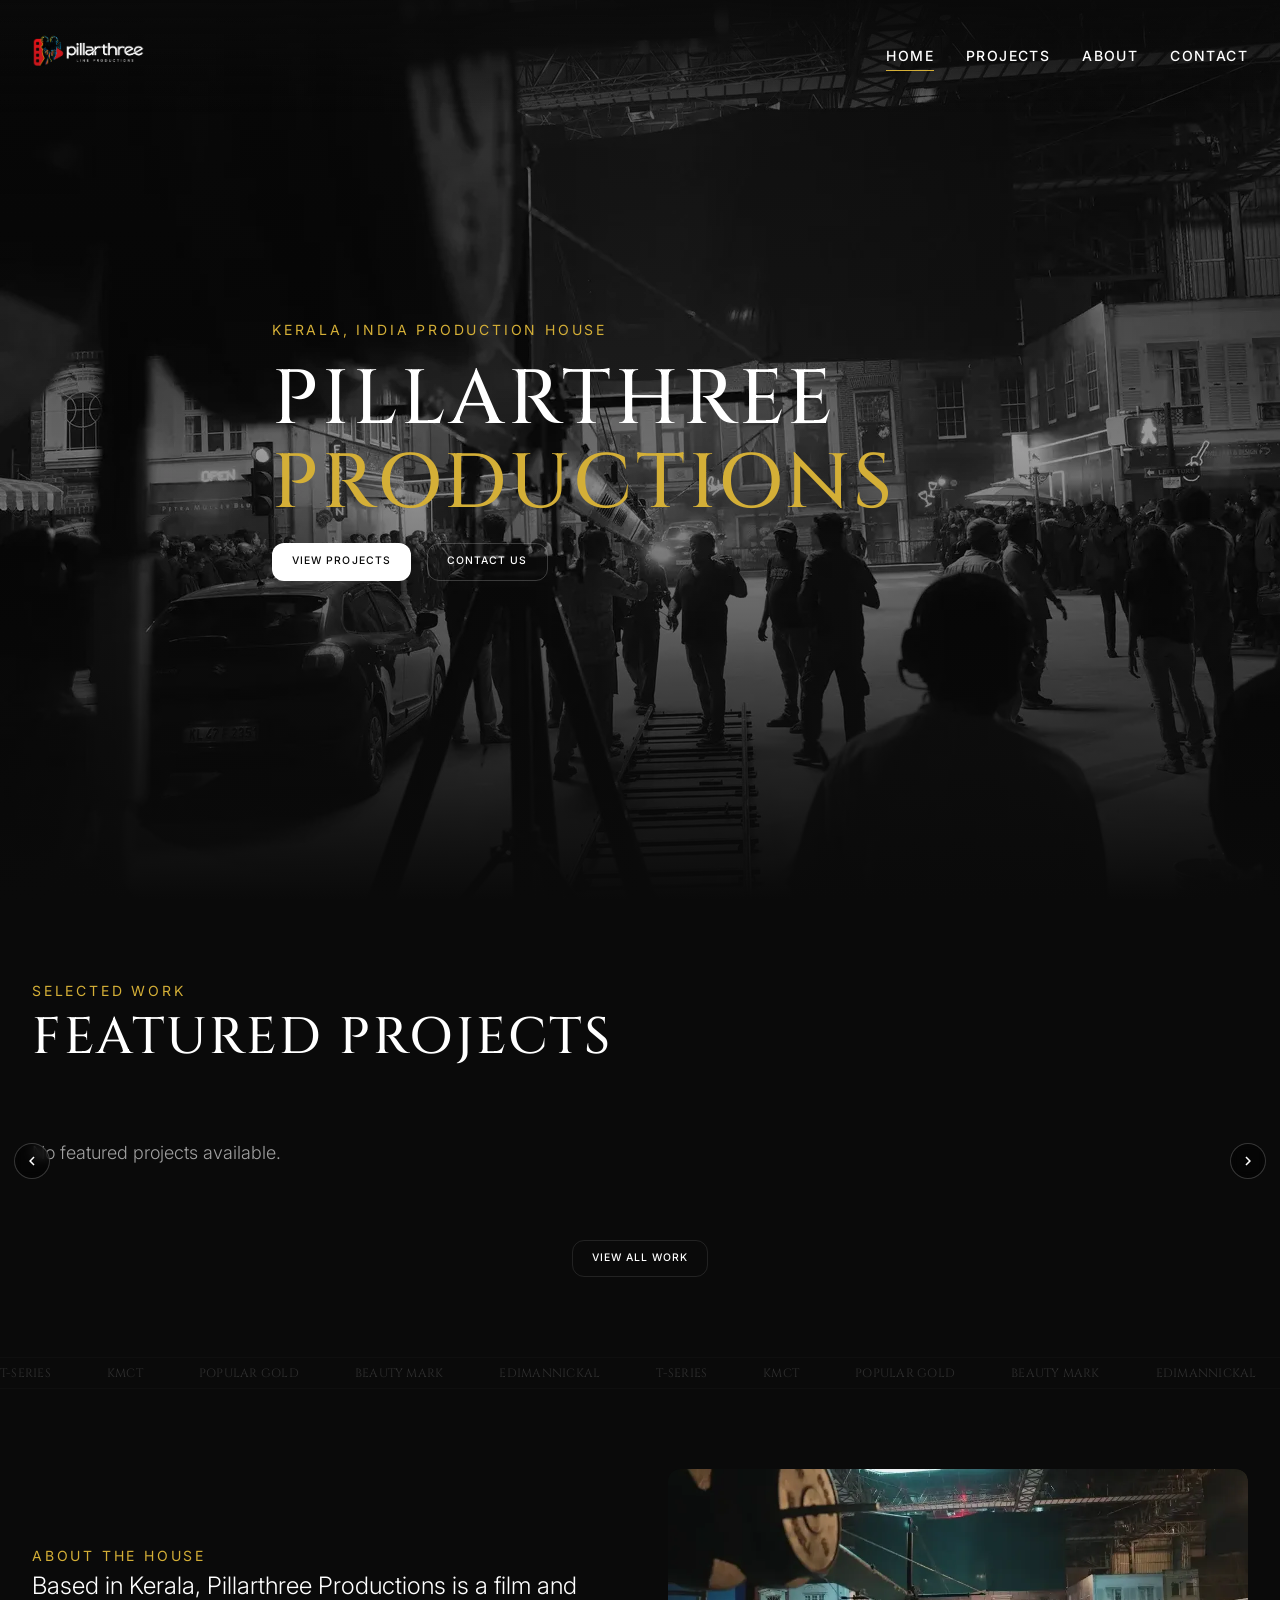
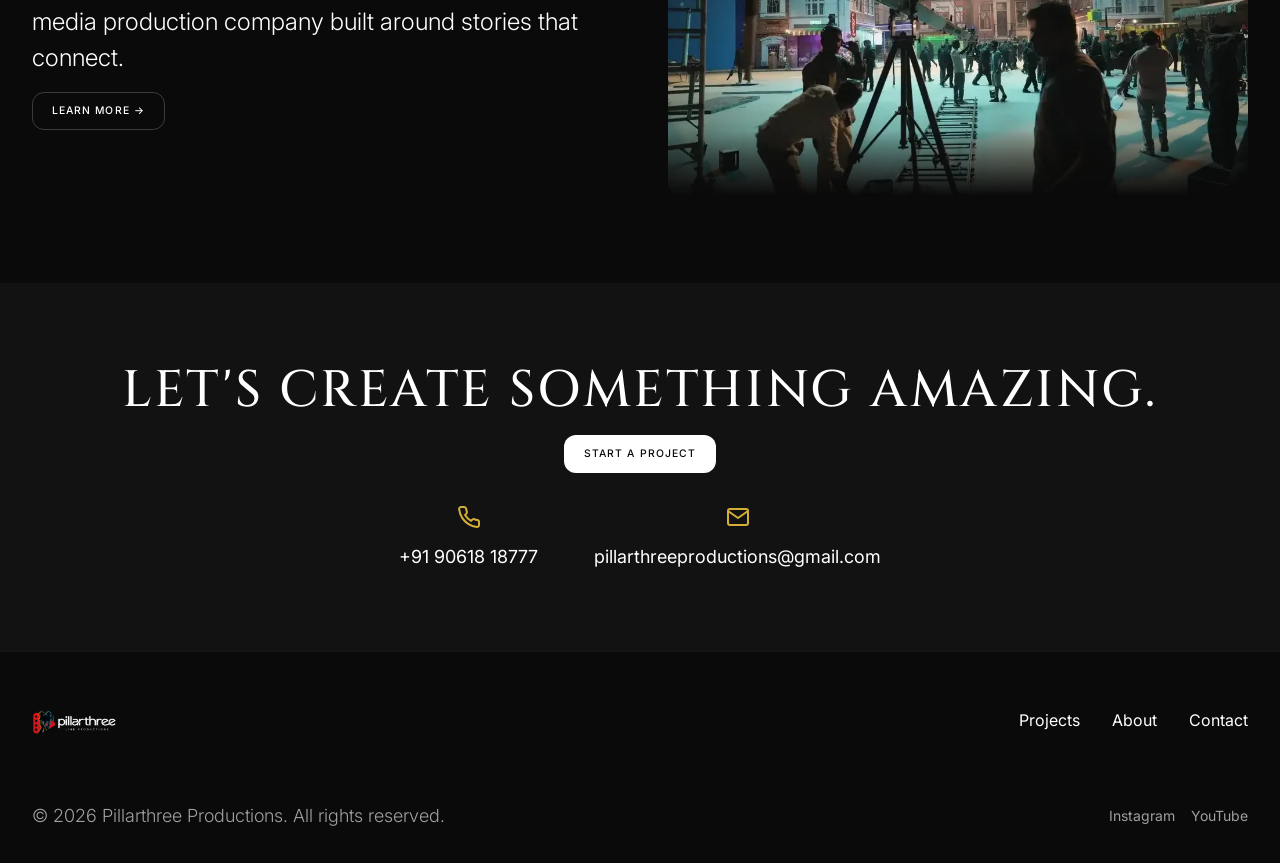
==== commit 62028e38: "Further refine UI for mobile immersion and minimal aesthetics" ====
--- a/index.html
+++ b/index.html
@@ -1,26 +1,26 @@
 <!DOCTYPE html>
 <html lang="en">
 <head>
-    <link rel="icon" type="image/png" href="favicon.png" />
+    <link rel="icon" type="image/png" href="/favicon.png" />
     <meta charset="UTF-8">
     <meta name="viewport" content="width=device-width, initial-scale=1.0">
     <meta name="description" content="Pillarthree Productions is a premium Kerala-based film and media production company.">
     <title>Pillarthree Productions</title>
-    <link rel="stylesheet" href="style.css">
+    <link rel="stylesheet" href="/style.css">
 </head>
 <body>
 
     <!-- Header -->
     <header class="site-header" id="site-header">
         <div class="container nav-container">
-            <a href="index.html" class="logo">
-                <img src="assets/images/logo.webp" alt="Pillarthree Productions Logo" class="logo-img">
+            <a href="/" class="logo">
+                <img src="/assets/images/logo.webp" alt="Pillarthree Productions Logo" class="logo-img">
             </a>
             <nav class="nav-menu" id="nav-menu">
-                <a href="index.html" class="nav-link active">Home</a>
-                <a href="projects.html" class="nav-link">Projects</a>
-                <a href="about.html" class="nav-link">About</a>
-                <a href="contact.html" class="nav-link">Contact</a>
+                <a href="/" class="nav-link active">Home</a>
+                <a href="/projects" class="nav-link">Projects</a>
+                <a href="/about" class="nav-link">About</a>
+                <a href="/contact" class="nav-link">Contact</a>
             </nav>
             <button class="mobile-menu-toggle" id="menu-toggle" aria-label="Toggle Menu">
                 <span class="bar"></span>
@@ -33,7 +33,7 @@
     <!-- Hero Section -->
     <section class="hero-section">
         <div class="hero-bg">
-            <video src="assets/videos/promo.mp4" autoplay loop muted playsinline poster="assets/images/hero_bg.webp"></video>
+            <video src="/assets/videos/promo.mp4" autoplay loop muted playsinline poster="assets/images/hero_bg.webp"></video>
         </div>
         <div class="hero-overlay"></div>
         
@@ -42,8 +42,8 @@
             <h1 class="hero-title">Pillarthree <br><span style="color: var(--text-accent);">Productions</span></h1>
             
             <div class="hero-actions">
-                <a href="projects.html" class="btn btn-primary">View Projects</a>
-                <a href="contact.html" class="btn btn-secondary">Contact Us</a>
+                <a href="/projects" class="btn btn-primary">View Projects</a>
+                <a href="/contact" class="btn btn-secondary">Contact Us</a>
             </div>
         </div>
     </section>
@@ -64,6 +64,7 @@
                 <div class="projects-carousel" id="home-carousel">
                     <!-- Dynamic Content Populated by app.js -->
                 </div>
+                <div class="carousel-dots" id="carousel-dots"></div>
                 
                 <button class="carousel-nav next" id="carousel-next" aria-label="Next Projects">
                     <svg viewBox="0 0 24 24" fill="currentColor"><path d="M10 6L8.59 7.41 13.17 12l-4.58 4.59L10 18l6-6z"/></svg>
@@ -71,7 +72,7 @@
             </div>
             
             <div class="view-all-container reveal" style="text-align: center; margin-top: var(--spacing-lg);">
-                <a href="projects.html" class="btn btn-outline">View All Work</a>
+                <a href="/projects" class="btn btn-outline">View All Work</a>
             </div>
         </div>
     </section>
@@ -99,10 +100,10 @@
             <div class="about-preview-text">
                 <span class="section-subtitle">About The House</span>
                 <p>Based in Kerala, Pillarthree Productions is a film and media production company built around stories that connect.</p>
-                <a href="about.html" class="btn btn-secondary">Learn More →</a>
+                <a href="/about" class="btn btn-secondary">Learn More →</a>
             </div>
             <div>
-                <img src="assets/images/portfolio_2.webp" alt="Production Team" style="width: 100%; aspect-ratio: 16/9; object-fit: cover;" loading="lazy">
+                <img src="/assets/images/portfolio_2.webp" alt="Production Team" style="width: 100%; aspect-ratio: 16/9; object-fit: cover;" loading="lazy">
             </div>
         </div>
     </section>
@@ -111,7 +112,7 @@
     <section class="contact-cta reveal">
         <div class="container">
             <h2>Let's Create Something Amazing.</h2>
-            <a href="contact.html" class="btn btn-primary">Start a Project</a>
+            <a href="/contact" class="btn btn-primary">Start a Project</a>
             
             <div class="contact-info">
                 <div class="contact-item">
@@ -134,13 +135,13 @@
     <footer class="site-footer">
         <div class="container">
             <div class="footer-top">
-                <a href="index.html" class="logo">
-                    <img src="assets/images/logo.webp" alt="Pillarthree Productions Logo" style="height: 30px;">
+                <a href="/" class="logo">
+                    <img src="/assets/images/logo.webp" alt="Pillarthree Productions Logo" style="height: 30px;">
                 </a>
                 <nav class="footer-nav">
-                    <a href="projects.html">Projects</a>
-                    <a href="about.html">About</a>
-                    <a href="contact.html">Contact</a>
+                    <a href="/projects">Projects</a>
+                    <a href="/about">About</a>
+                    <a href="/contact">Contact</a>
                 </nav>
             </div>
             <div class="footer-bottom">
@@ -153,6 +154,6 @@
         </div>
     </footer>
 
-    <script type="module" src="app.js"></script>
+    <script type="module" src="/app.js"></script>
 </body>
 </html>
--- a/style.css
+++ b/style.css
@@ -15,8 +15,8 @@
   --spacing-xs: 0.5rem;
   --spacing-sm: 1rem;
   --spacing-md: 2rem;
-  --spacing-lg: 4rem;
-  --spacing-xl: 8rem;
+  --spacing-lg: 3.5rem;
+  --spacing-xl: 5rem;
 
   --transition-fast: 0.2s cubic-bezier(0.4, 0, 0.2, 1);
   --transition-normal: 0.4s cubic-bezier(0.4, 0, 0.2, 1);
@@ -170,8 +170,9 @@
   display: inline-flex;
   align-items: center;
   justify-content: center;
-  padding: 1rem 2rem;
-  font-size: 0.875rem;
+  padding: 0.6rem 1.2rem;
+  font-size: 0.65rem;
+  border-width: 1px;
   text-transform: uppercase;
   letter-spacing: 0.1em;
   font-family: var(--font-body);
@@ -265,7 +266,7 @@
 }
 
 .hero-title {
-  margin-bottom: var(--spacing-md);
+  margin-bottom: var(--spacing-sm);
   opacity: 0;
   animation: fadeUp 1s ease 0.4s forwards;
 }
@@ -360,12 +361,15 @@
 }
 
 .project-category {
-  font-size: 0.85rem;
-  font-weight: 500;
+  font-size: 0.55rem;
+  font-weight: 300;
   text-transform: uppercase;
-  letter-spacing: 0.15em;
+  letter-spacing: 0.1em;
   color: var(--text-accent);
-  margin-bottom: var(--spacing-xs);
+  position: absolute;
+  bottom: var(--spacing-sm);
+  left: var(--spacing-sm);
+  margin-bottom: 0;
   z-index: 2;
 }
 
@@ -374,8 +378,8 @@
   top: 50%;
   left: 50%;
   transform: translate(-50%, -50%) scale(0.8);
-  width: 60px;
-  height: 60px;
+  width: 48px;
+  height: 48px;
   background-color: rgba(255, 255, 255, 0.1);
   backdrop-filter: blur(8px);
   border: 1px solid rgba(255, 255, 255, 0.3);
@@ -408,7 +412,8 @@
 
 /* Client Logo Strip */
 .client-strip {
-  padding: var(--spacing-sm) 0;
+  padding: 4px 0;
+  height: 32px;
   border-top: 1px solid rgba(255,255,255,0.02);
   border-bottom: 1px solid rgba(255,255,255,0.02);
   overflow: hidden;
@@ -425,8 +430,12 @@
 }
 
 .client-logo {
-  height: 24px;
-  filter: grayscale(100%) opacity(0.3);
+  font-size: 0.75rem;
+  font-weight: 300;
+  letter-spacing: 0.02em;
+  text-transform: uppercase;
+  margin: 0;
+  filter: grayscale(100%) opacity(0.15);
   transition: filter var(--transition-normal);
 }
 
@@ -452,7 +461,7 @@
   font-size: 1.5rem;
   color: var(--text-primary);
   line-height: 1.5;
-  margin-bottom: var(--spacing-md);
+  margin-bottom: var(--spacing-sm);
   font-weight: 300;
 }
 
@@ -464,7 +473,7 @@
 }
 
 .contact-cta h2 {
-  margin-bottom: var(--spacing-md);
+  margin-bottom: var(--spacing-sm);
 }
 
 .contact-info {
@@ -647,7 +656,7 @@
   display: flex;
   overflow-x: auto;
   gap: var(--spacing-md);
-  padding-bottom: var(--spacing-md);
+  padding-bottom: var(--spacing-sm);
   scroll-behavior: smooth;
   scroll-snap-type: x mandatory;
   -webkit-overflow-scrolling: touch;
@@ -674,13 +683,14 @@
 
 @media (max-width: 992px) {
   .projects-carousel .project-card {
-    flex: 0 0 calc(80% - var(--spacing-md));
+    flex: 0 0 calc(90% - var(--spacing-md));
   }
 }
 
 @media (max-width: 768px) {
   .projects-carousel .project-card {
     flex: 0 0 90%;
+    aspect-ratio: 5/4;
   }
 }
 
@@ -688,8 +698,8 @@
   position: absolute;
   top: 50%;
   transform: translateY(-50%);
-  width: 48px;
-  height: 48px;
+  width: 36px;
+  height: 36px;
   background: rgba(0,0,0,0.5);
   backdrop-filter: blur(5px);
   border: 1px solid rgba(255,255,255,0.2);
@@ -710,16 +720,16 @@
 }
 
 .carousel-nav.prev {
-  left: -24px;
+  left: -18px;
 }
 
 .carousel-nav.next {
-  right: -24px;
+  right: -18px;
 }
 
 .carousel-nav svg {
-  width: 24px;
-  height: 24px;
+  width: 18px;
+  height: 18px;
 }
 
 @media (max-width: 768px) {
@@ -729,77 +739,77 @@
 }
 
 
+
+.carousel-dots {
+  display: none;
+}
+
+@media (max-width: 768px) {
+  .carousel-dots {
+    display: flex;
+    justify-content: center;
+    gap: 8px;
+    margin-top: 1rem;
+    padding-bottom: 0.5rem;
+  }
+  
+  .carousel-dots .dot {
+    width: 6px;
+    height: 6px;
+    border-radius: 50%;
+    background: rgba(255,255,255,0.15);
+    transition: all 0.3s ease;
+  }
+  
+  .carousel-dots .dot.active {
+    background: var(--text-accent);
+    transform: scale(1.2);
+  }
+}
+
 /* Project Details Page */
 .project-hero {
-  height: 70vh;
   position: relative;
+  width: 100%;
+  aspect-ratio: 16 / 9;
+  max-height: 85vh;
   margin-top: 80px;
-  cursor: pointer;
-}
-
-.hero-image-wrapper {
+  background: var(--bg-primary);
+}
+
+.hero-thumbnail-wrapper {
   position: absolute;
   top: 0;
   left: 0;
   width: 100%;
   height: 100%;
-  transition: opacity 0.4s ease;
-  z-index: 1;
-}
-
-.hero-image-wrapper img {
+  z-index: 2;
+  transition: opacity 0.6s ease;
+}
+
+.hero-thumbnail-wrapper img {
   width: 100%;
   height: 100%;
   object-fit: cover;
-  -webkit-mask-image: linear-gradient(to bottom, rgba(0,0,0,1) 70%, rgba(0,0,0,0) 100%);
-  mask-image: linear-gradient(to bottom, rgba(0,0,0,1) 70%, rgba(0,0,0,0) 100%);
-  transition: filter 0.4s ease;
-}
-
-.project-hero:hover .hero-image-wrapper img {
-  filter: brightness(1.1);
-}
-
-.hero-video-overlay {
+  opacity: 0.5; /* Slight dim for the spinner */
+}
+
+.hero-loading-spinner {
   position: absolute;
-  top: 0;
-  left: 0;
-  width: 100%;
-  height: 100%;
-  background: radial-gradient(circle at center, rgba(0,0,0,0.3) 0%, rgba(0,0,0,0.6) 100%);
-  pointer-events: none;
-}
-
-.hero-play-button {
-  position: absolute;
-  top: 40%;
+  top: 50%;
   left: 50%;
   transform: translate(-50%, -50%);
-  width: 80px;
-  height: 80px;
-  background-color: rgba(255, 255, 255, 0.1);
-  backdrop-filter: blur(8px);
-  border: 1px solid rgba(255, 255, 255, 0.3);
+  width: 40px;
+  height: 40px;
+  border: 3px solid rgba(255, 255, 255, 0.1);
   border-radius: 50%;
-  display: flex;
-  align-items: center;
-  justify-content: center;
-  color: var(--text-primary);
-  transition: all 0.4s cubic-bezier(0.4, 0, 0.2, 1);
-  box-shadow: 0 0 20px rgba(0, 0, 0, 0.5);
-  pointer-events: none;
-}
-
-.hero-play-button svg {
-  width: 32px;
-  height: 32px;
-  margin-left: 6px; /* center the play triangle */
-}
-
-.project-hero:hover .hero-play-button {
-  transform: translate(-50%, -50%) scale(1.1);
-  background-color: rgba(255, 255, 255, 0.2);
-  box-shadow: 0 0 30px rgba(255, 255, 255, 0.2);
+  border-top-color: var(--text-accent);
+  animation: spin 1s ease-in-out infinite;
+  z-index: 3;
+}
+
+@keyframes spin {
+  to { transform: translate(-50%, -50%) rotate(360deg); }
 }
 
 .hero-video-wrapper {
@@ -809,16 +819,14 @@
   width: 100%;
   height: 100%;
   display: none;
-  opacity: 0;
-  transition: opacity 0.4s ease;
-  z-index: 2;
+  z-index: 1; /* Behind thumbnail initially */
 }
 
 .project-meta-grid {
   display: grid;
   grid-template-columns: repeat(4, 1fr);
   gap: var(--spacing-md);
-  padding: var(--spacing-lg) 0;
+  padding: var(--spacing-md) 0 var(--spacing-sm) 0;
   border-bottom: 1px solid rgba(255,255,255,0.05);
 }
 
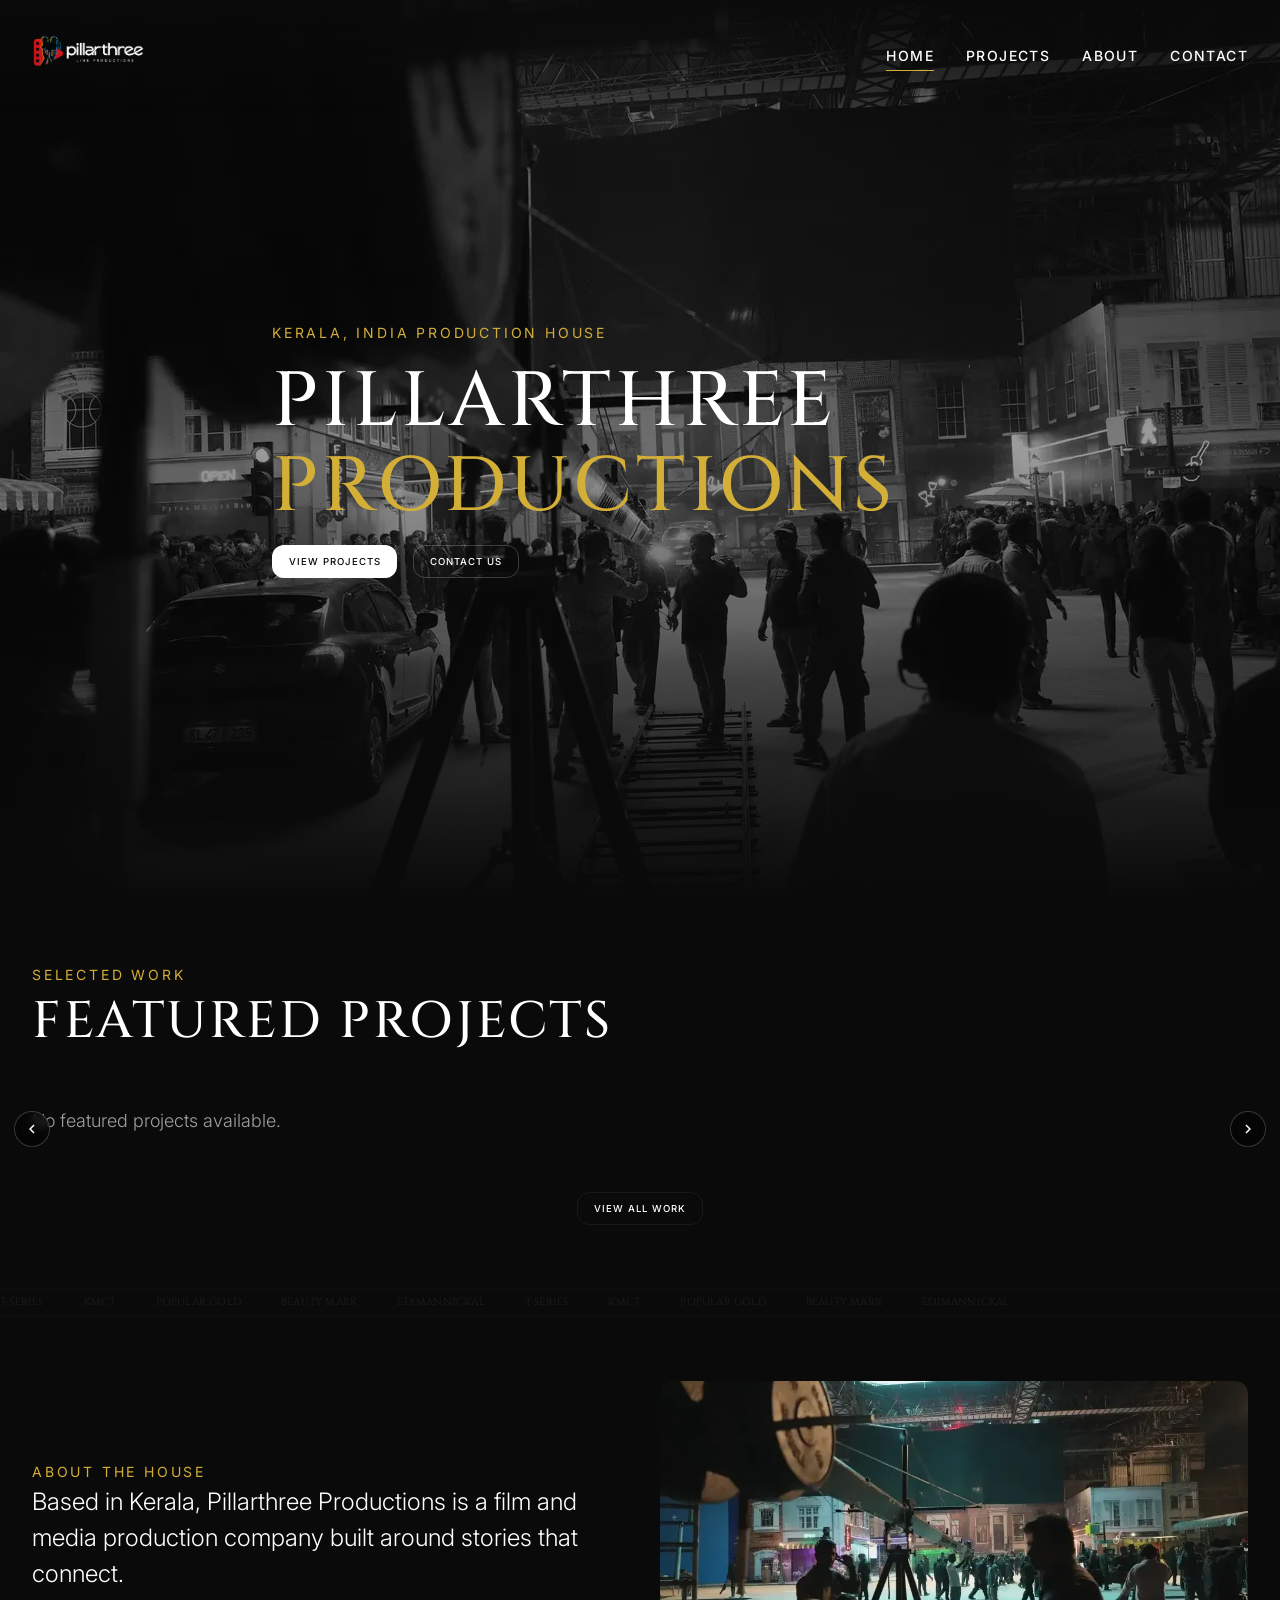
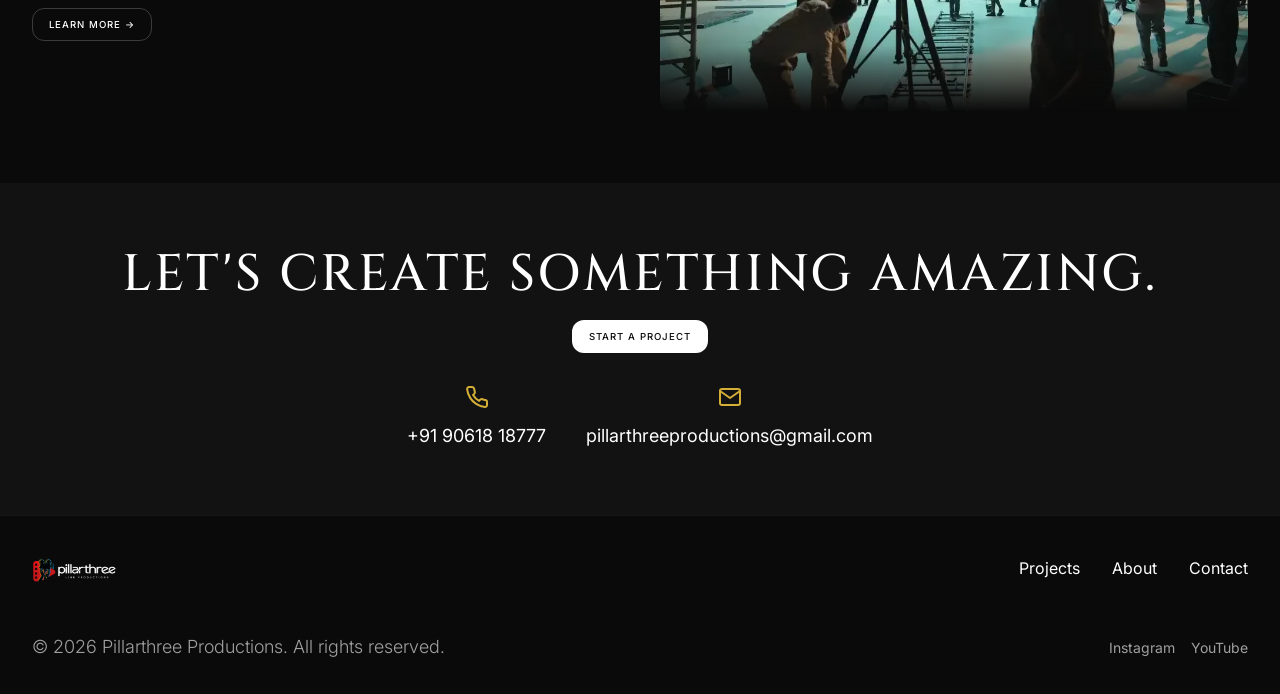
==== commit e65aa30a: "Final mobile UI polish: tighten spacing, reduce element weights, remove dots for purist swipe" ====
--- a/index.html
+++ b/index.html
@@ -64,7 +64,6 @@
                 <div class="projects-carousel" id="home-carousel">
                     <!-- Dynamic Content Populated by app.js -->
                 </div>
-                <div class="carousel-dots" id="carousel-dots"></div>
                 
                 <button class="carousel-nav next" id="carousel-next" aria-label="Next Projects">
                     <svg viewBox="0 0 24 24" fill="currentColor"><path d="M10 6L8.59 7.41 13.17 12l-4.58 4.59L10 18l6-6z"/></svg>
--- a/style.css
+++ b/style.css
@@ -15,8 +15,8 @@
   --spacing-xs: 0.5rem;
   --spacing-sm: 1rem;
   --spacing-md: 2rem;
-  --spacing-lg: 3.5rem;
-  --spacing-xl: 5rem;
+  --spacing-lg: 2.5rem;
+  --spacing-xl: 4rem;
 
   --transition-fast: 0.2s cubic-bezier(0.4, 0, 0.2, 1);
   --transition-normal: 0.4s cubic-bezier(0.4, 0, 0.2, 1);
@@ -170,8 +170,8 @@
   display: inline-flex;
   align-items: center;
   justify-content: center;
-  padding: 0.6rem 1.2rem;
-  font-size: 0.65rem;
+  padding: 0.5rem 1rem;
+  font-size: 0.6rem;
   border-width: 1px;
   text-transform: uppercase;
   letter-spacing: 0.1em;
@@ -361,7 +361,7 @@
 }
 
 .project-category {
-  font-size: 0.55rem;
+  font-size: 0.5rem;
   font-weight: 300;
   text-transform: uppercase;
   letter-spacing: 0.1em;
@@ -412,8 +412,8 @@
 
 /* Client Logo Strip */
 .client-strip {
-  padding: 4px 0;
-  height: 32px;
+  padding: 0;
+  height: 28px;
   border-top: 1px solid rgba(255,255,255,0.02);
   border-bottom: 1px solid rgba(255,255,255,0.02);
   overflow: hidden;
@@ -430,12 +430,12 @@
 }
 
 .client-logo {
-  font-size: 0.75rem;
+  font-size: 0.65rem;
   font-weight: 300;
   letter-spacing: 0.02em;
   text-transform: uppercase;
   margin: 0;
-  filter: grayscale(100%) opacity(0.15);
+  filter: grayscale(100%) opacity(0.08);
   transition: filter var(--transition-normal);
 }
 
@@ -556,8 +556,8 @@
 
 @media (max-width: 768px) {
   :root {
-    --spacing-xl: 4rem;
-    --spacing-lg: 3rem;
+    --spacing-xl: 3rem;
+    --spacing-lg: 2rem;
   }
   
   .nav-menu {
@@ -689,8 +689,12 @@
 
 @media (max-width: 768px) {
   .projects-carousel .project-card {
-    flex: 0 0 90%;
+    flex: 0 0 92%;
     aspect-ratio: 5/4;
+  }
+  
+  .hero-actions .btn-secondary {
+    display: none;
   }
 }
 
@@ -740,32 +744,6 @@
 
 
 
-.carousel-dots {
-  display: none;
-}
-
-@media (max-width: 768px) {
-  .carousel-dots {
-    display: flex;
-    justify-content: center;
-    gap: 8px;
-    margin-top: 1rem;
-    padding-bottom: 0.5rem;
-  }
-  
-  .carousel-dots .dot {
-    width: 6px;
-    height: 6px;
-    border-radius: 50%;
-    background: rgba(255,255,255,0.15);
-    transition: all 0.3s ease;
-  }
-  
-  .carousel-dots .dot.active {
-    background: var(--text-accent);
-    transform: scale(1.2);
-  }
-}
 
 /* Project Details Page */
 .project-hero {
@@ -948,7 +926,7 @@
 
 .btn-outline {
   background: transparent;
-  border: 1px solid rgba(255,255,255,0.1);
+  border: 1px solid rgba(255,255,255,0.06);
   color: var(--text-primary);
 }
 
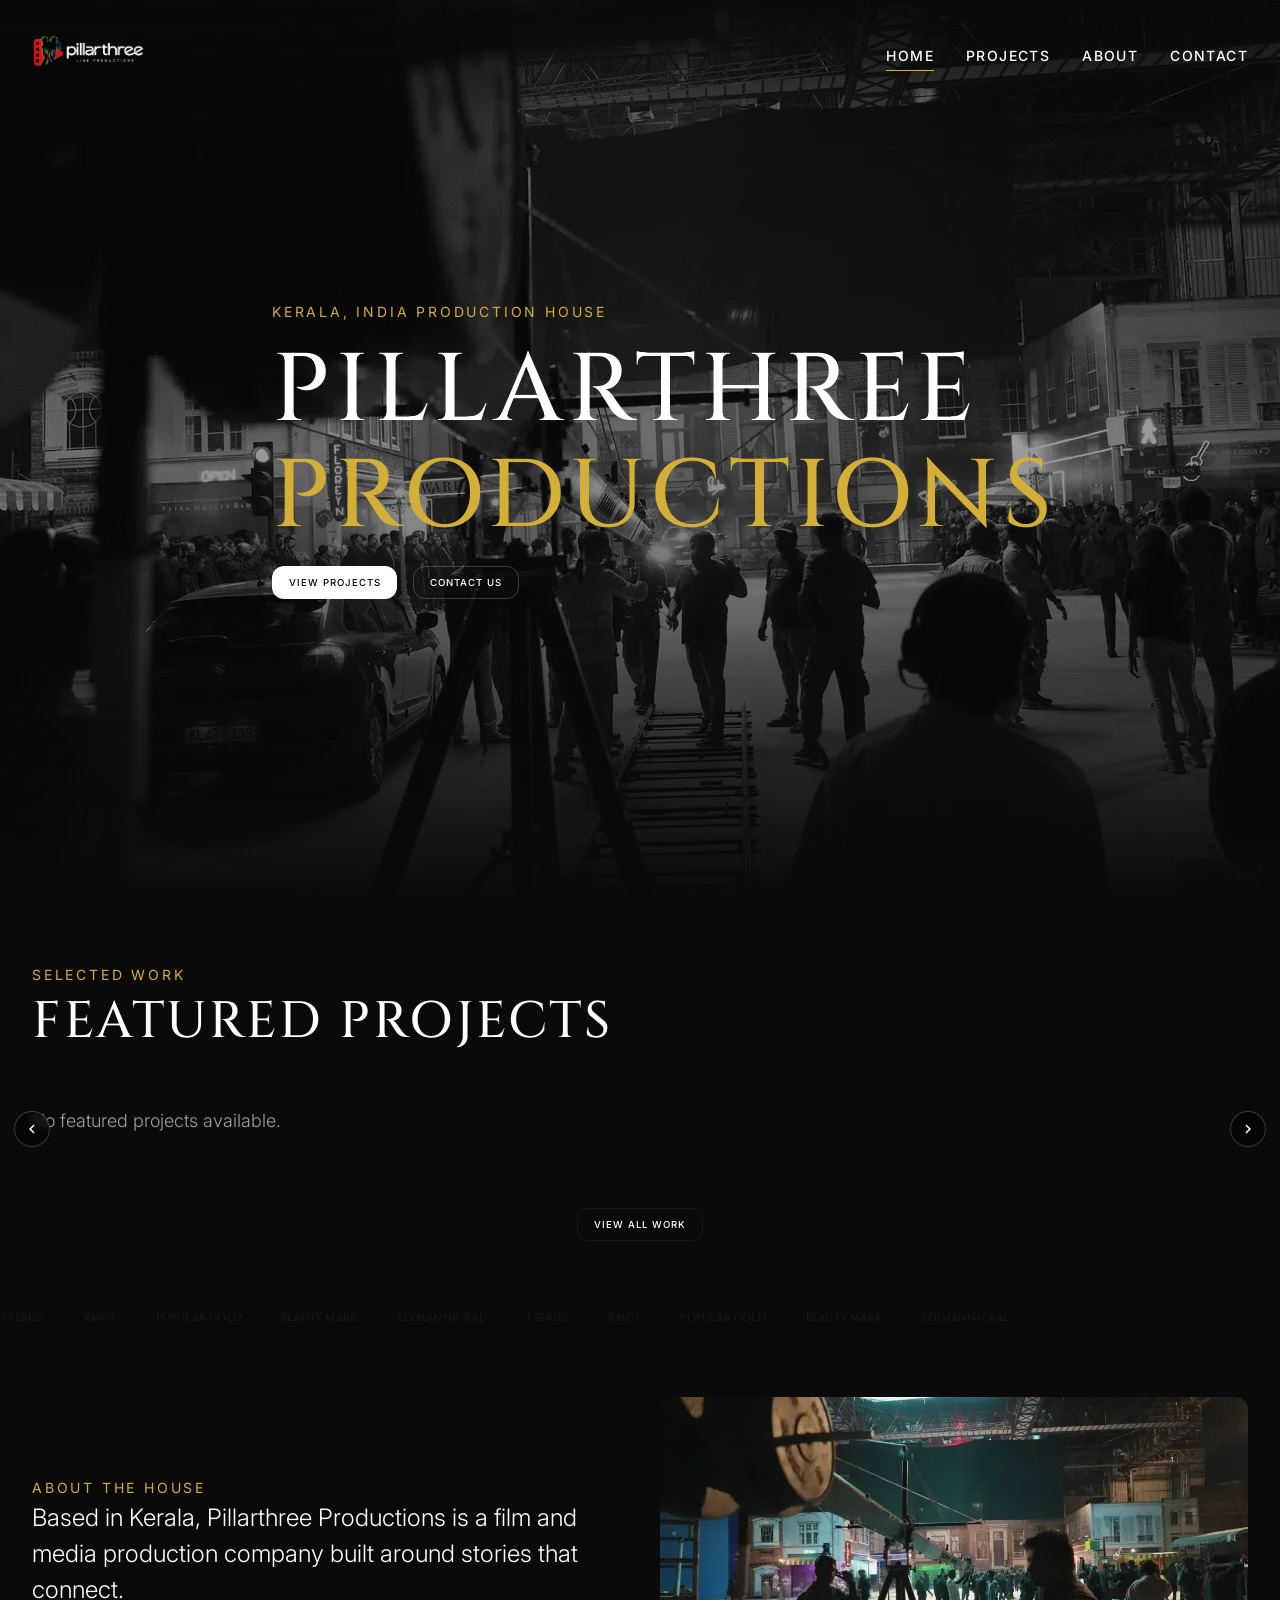
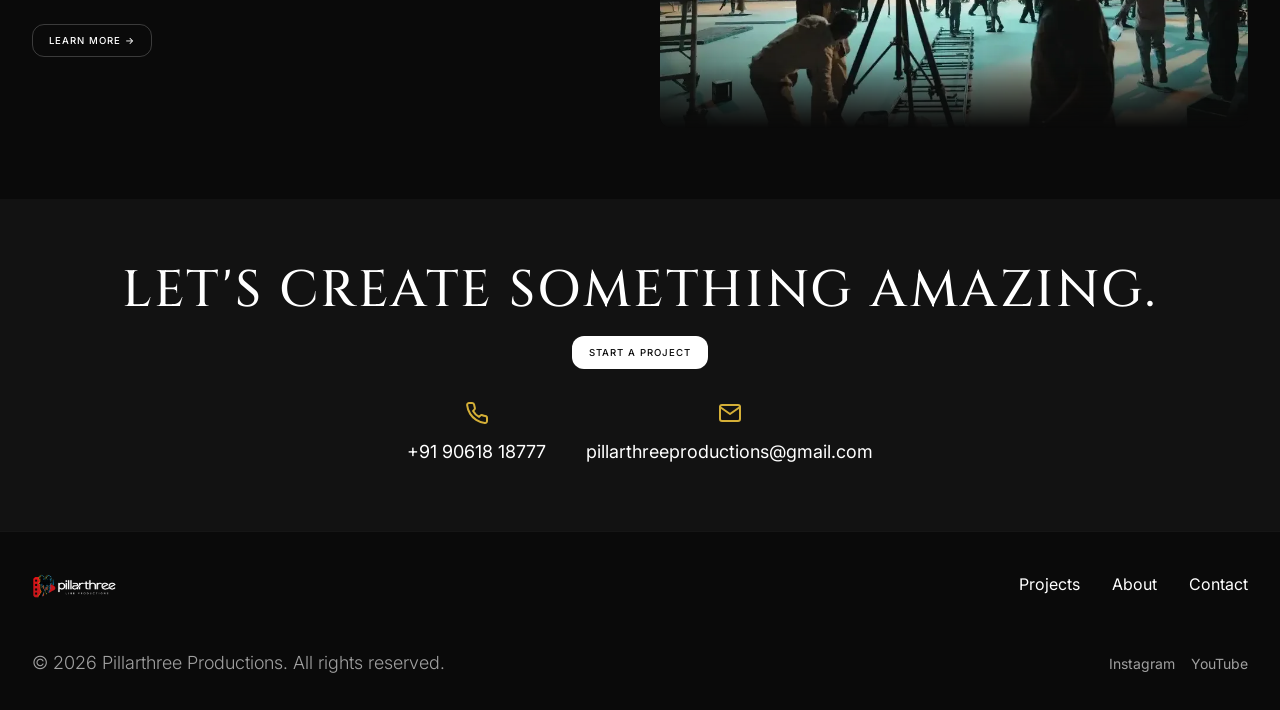
==== commit aefe395e: "chore: clean up temporary helper scripts" ====
--- a/index.html
+++ b/index.html
@@ -69,6 +69,8 @@
                     <svg viewBox="0 0 24 24" fill="currentColor"><path d="M10 6L8.59 7.41 13.17 12l-4.58 4.59L10 18l6-6z"/></svg>
                 </button>
             </div>
+            
+            <div class="carousel-pagination" id="carousel-pagination"></div>
             
             <div class="view-all-container reveal" style="text-align: center; margin-top: var(--spacing-lg);">
                 <a href="/projects" class="btn btn-outline">View All Work</a>
--- a/style.css
+++ b/style.css
@@ -266,6 +266,10 @@
 }
 
 .hero-title {
+  font-size: 6rem;
+  width: 100%;
+  word-wrap: normal;
+  word-break: keep-all;
   margin-bottom: var(--spacing-sm);
   opacity: 0;
   animation: fadeUp 1s ease 0.4s forwards;
@@ -549,6 +553,10 @@
 
 /* Responsive */
 @media (max-width: 992px) {
+  .hero-title {
+    font-size: clamp(3rem, 8vw, 5rem);
+  }
+  
   .about-preview {
     grid-template-columns: 1fr;
   }
@@ -558,6 +566,10 @@
   :root {
     --spacing-xl: 3rem;
     --spacing-lg: 2rem;
+  }
+
+  .hero-title {
+    font-size: clamp(1.8rem, 9vw, 3rem);
   }
   
   .nav-menu {
@@ -742,6 +754,29 @@
   }
 }
 
+.carousel-pagination {
+  display: flex;
+  justify-content: center;
+  align-items: center;
+  gap: 8px;
+  margin-top: var(--spacing-sm);
+}
+
+.carousel-dot {
+  width: 6px;
+  height: 6px;
+  border-radius: 50%;
+  background-color: rgba(255, 255, 255, 0.2);
+  cursor: pointer;
+  transition: all var(--transition-normal);
+}
+
+.carousel-dot.active {
+  background-color: var(--text-accent);
+  width: 20px;
+  border-radius: 10px;
+}
+
 
 
 
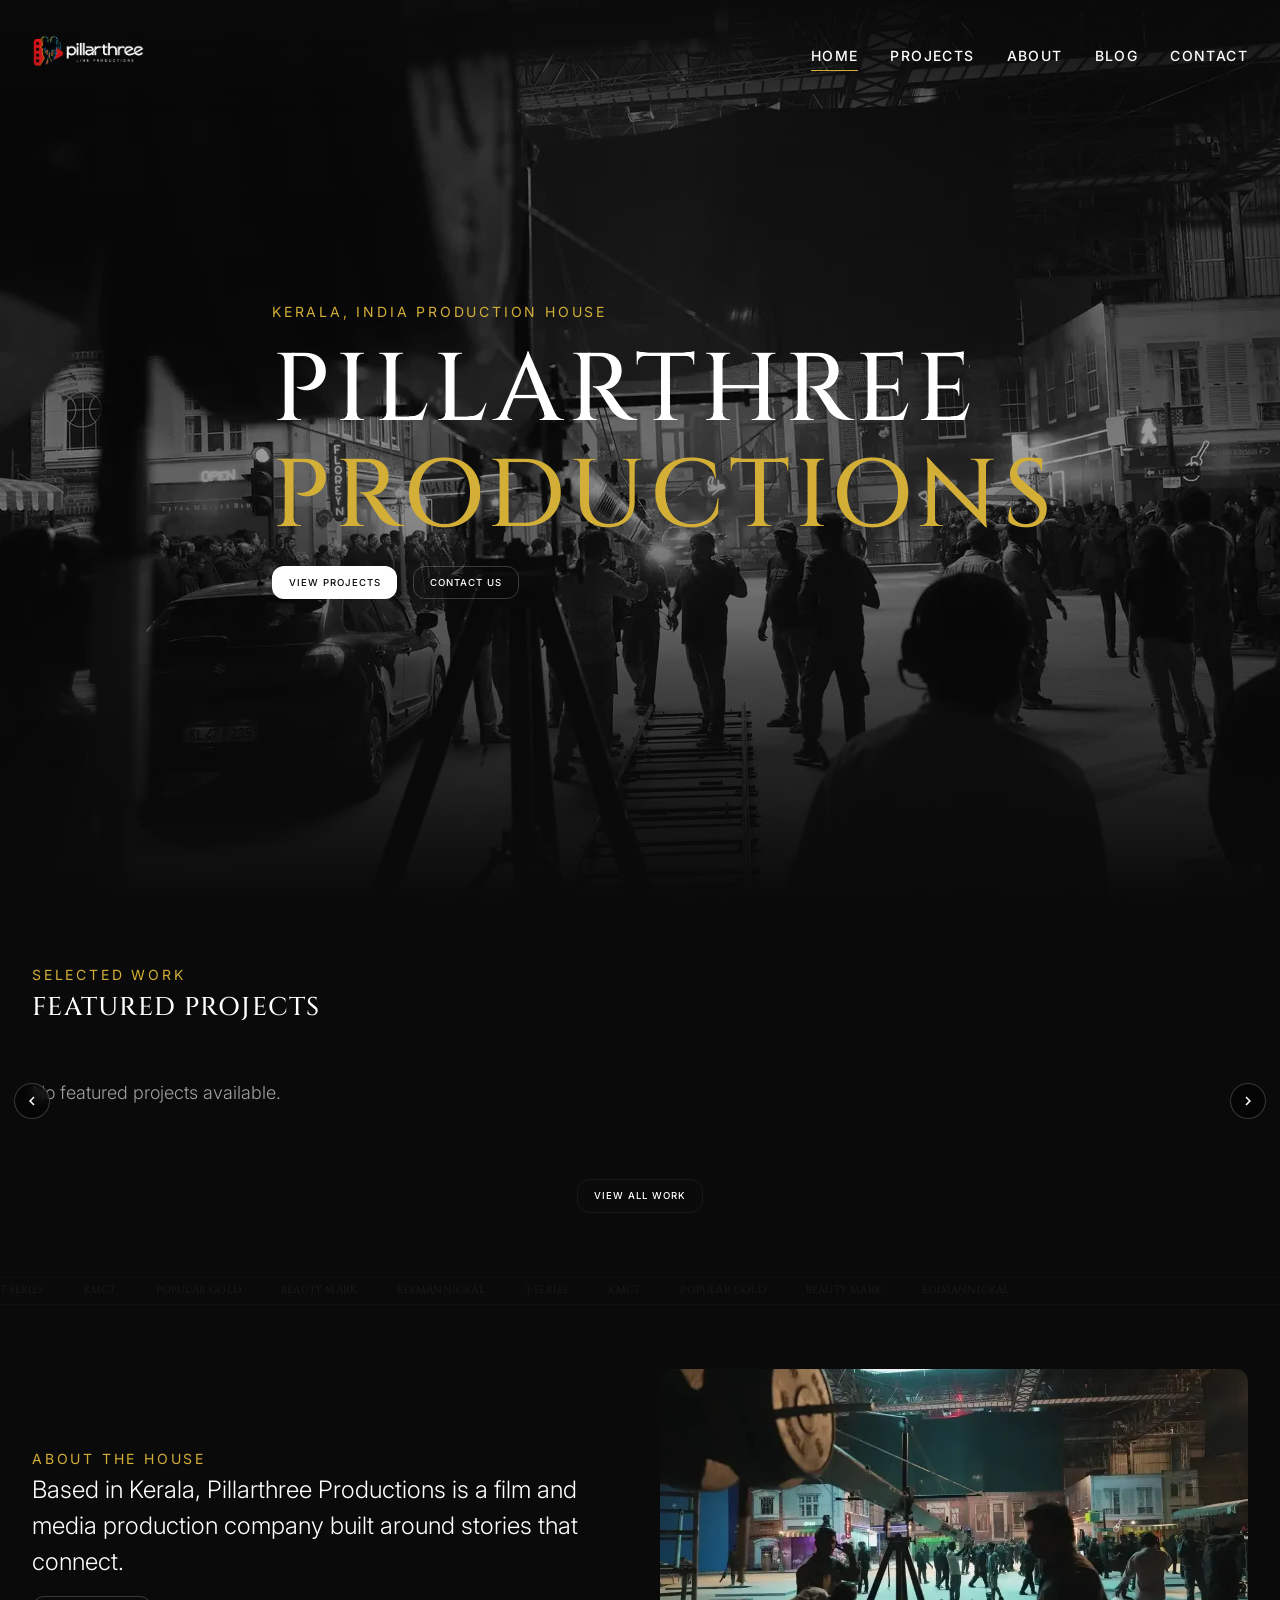
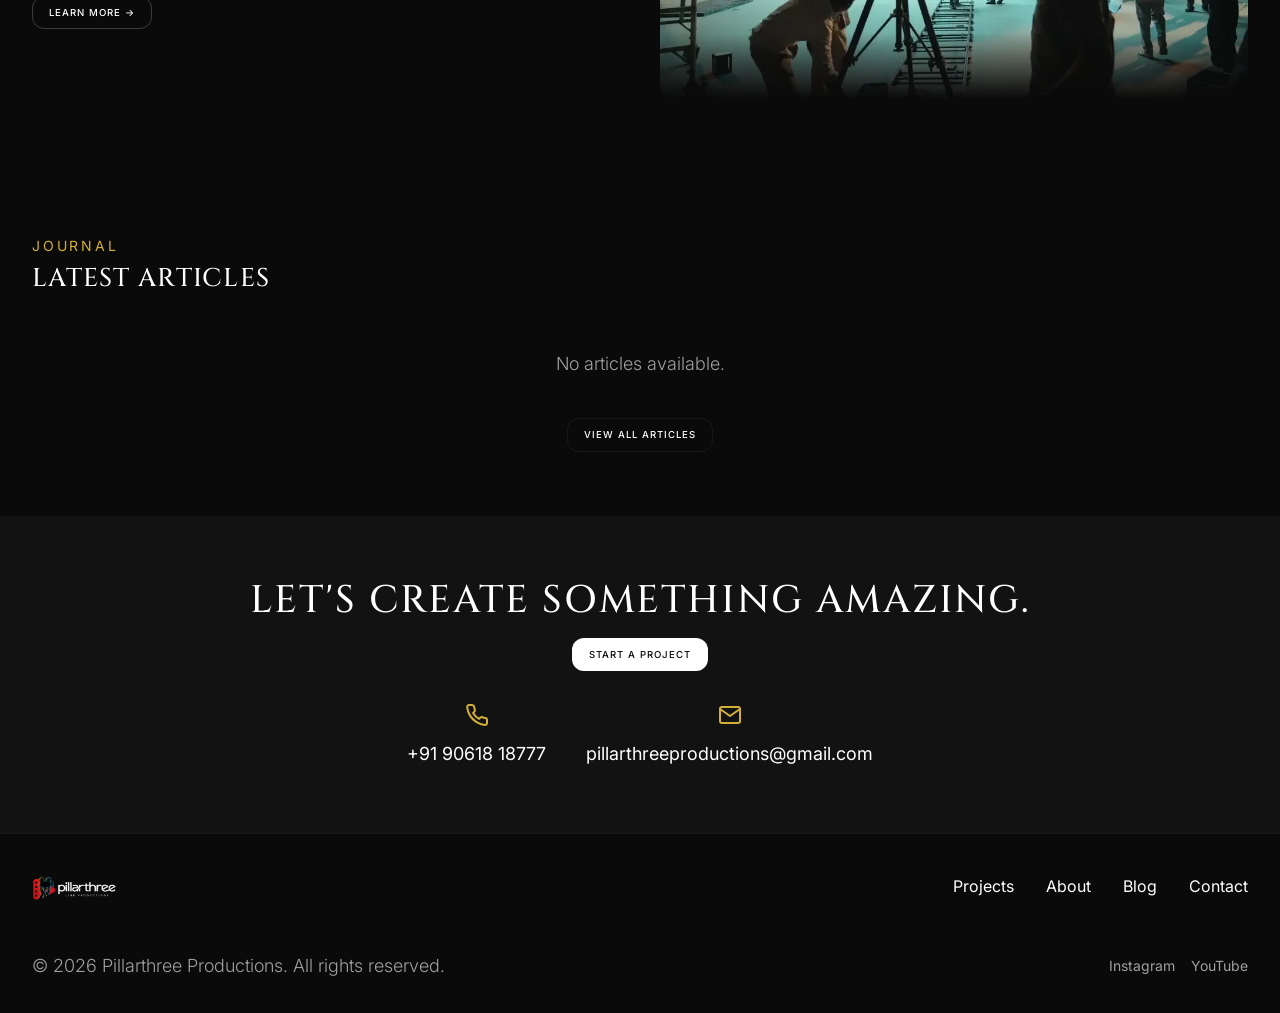
==== commit 3c2950f4: "Refactor project structure and implement dynamic Google Sheets blog with Markdown support" ====
--- a/index.html
+++ b/index.html
@@ -6,7 +6,7 @@
     <meta name="viewport" content="width=device-width, initial-scale=1.0">
     <meta name="description" content="Pillarthree Productions is a premium Kerala-based film and media production company.">
     <title>Pillarthree Productions</title>
-    <link rel="stylesheet" href="/style.css">
+    <link rel="stylesheet" href="/assets/css/style.css">
 </head>
 <body>
 
@@ -20,6 +20,7 @@
                 <a href="/" class="nav-link active">Home</a>
                 <a href="/projects" class="nav-link">Projects</a>
                 <a href="/about" class="nav-link">About</a>
+                <a href="/blog" class="nav-link">Blog</a>
                 <a href="/contact" class="nav-link">Contact</a>
             </nav>
             <button class="mobile-menu-toggle" id="menu-toggle" aria-label="Toggle Menu">
@@ -109,6 +110,24 @@
         </div>
     </section>
 
+    <!-- Blog Preview -->
+    <section class="section-padding">
+        <div class="container">
+            <div class="section-header reveal">
+                <span class="section-subtitle">Journal</span>
+                <h2 class="section-title">Latest Articles</h2>
+            </div>
+            
+            <div class="blog-grid" id="home-blog-grid">
+                <!-- Dynamic Content Populated by app.js -->
+            </div>
+            
+            <div class="view-all-container reveal" style="text-align: center; margin-top: var(--spacing-lg);">
+                <a href="/blog" class="btn btn-outline">View All Articles</a>
+            </div>
+        </div>
+    </section>
+
     <!-- Contact CTA -->
     <section class="contact-cta reveal">
         <div class="container">
@@ -142,6 +161,7 @@
                 <nav class="footer-nav">
                     <a href="/projects">Projects</a>
                     <a href="/about">About</a>
+                    <a href="/blog">Blog</a>
                     <a href="/contact">Contact</a>
                 </nav>
             </div>
@@ -155,6 +175,6 @@
         </div>
     </footer>
 
-    <script type="module" src="/app.js"></script>
+    <script type="module" src="/assets/js/app.js"></script>
 </body>
 </html>
--- a/assets/css/style.css
+++ b/assets/css/style.css
@@ -0,0 +1,1249 @@
+@import url('https://fonts.googleapis.com/css2?family=Cinzel:wght@400;500;700;900&family=Inter:wght@200;300;400;500;600&display=swap');
+
+:root {
+  --bg-primary: #0a0a0a;
+  --bg-secondary: #121212;
+  --bg-tertiary: #1a1a1a;
+  
+  --text-primary: #ffffff;
+  --text-secondary: #a0a0a0;
+  --text-accent: #d4af37; /* Cinematic Gold */
+  
+  --font-display: 'Cinzel', serif;
+  --font-body: 'Inter', sans-serif;
+  
+  --spacing-xs: 0.5rem;
+  --spacing-sm: 1rem;
+  --spacing-md: 2rem;
+  --spacing-lg: 2.5rem;
+  --spacing-xl: 4rem;
+
+  --transition-fast: 0.2s cubic-bezier(0.4, 0, 0.2, 1);
+  --transition-normal: 0.4s cubic-bezier(0.4, 0, 0.2, 1);
+  --transition-slow: 0.8s cubic-bezier(0.4, 0, 0.2, 1);
+}
+
+* {
+  margin: 0;
+  padding: 0;
+  box-sizing: border-box;
+}
+
+html {
+  font-size: 16px;
+  scroll-behavior: smooth;
+}
+
+body {
+  background-color: var(--bg-primary);
+  color: var(--text-primary);
+  font-family: var(--font-body);
+  line-height: 1.6;
+  overflow-x: hidden;
+  -webkit-font-smoothing: antialiased;
+}
+
+/* Typography */
+h1, h2, h3, h4, h5, h6 {
+  font-family: var(--font-display);
+  font-weight: 500;
+  line-height: 1.1;
+  letter-spacing: 0.05em;
+  text-transform: uppercase;
+}
+
+h1 {
+  font-size: clamp(3rem, 6vw, 6rem);
+}
+
+h2 {
+  font-size: clamp(2rem, 4vw, 3.5rem);
+}
+
+h3 {
+  font-size: 1.75rem;
+}
+
+p {
+  font-size: 1.125rem;
+  font-weight: 300;
+  color: var(--text-secondary);
+}
+
+a {
+  color: inherit;
+  text-decoration: none;
+  transition: color var(--transition-fast);
+}
+
+a:hover {
+  color: var(--text-accent);
+}
+
+/* Container */
+.container {
+  width: 100%;
+  max-width: 1440px;
+  margin: 0 auto;
+  padding: 0 var(--spacing-md);
+}
+
+/* Header */
+.site-header {
+  position: fixed;
+  top: 0;
+  left: 0;
+  width: 100%;
+  padding: var(--spacing-md) 0;
+  z-index: 100;
+  background: linear-gradient(to bottom, rgba(10,10,10,0.9), transparent);
+  transition: background-color var(--transition-normal);
+}
+
+.site-header.scrolled {
+  background-color: rgba(10, 10, 10, 0.95);
+  backdrop-filter: blur(10px);
+  padding: var(--spacing-sm) 0;
+  border-bottom: 1px solid rgba(255,255,255,0.05);
+}
+
+.nav-container {
+  display: flex;
+  justify-content: space-between;
+  align-items: center;
+}
+
+.logo-img {
+  height: 40px;
+  object-fit: contain;
+}
+
+.nav-menu {
+  display: flex;
+  gap: var(--spacing-md);
+  align-items: center;
+}
+
+.nav-link {
+  font-size: 0.875rem;
+  text-transform: uppercase;
+  letter-spacing: 0.1em;
+  font-weight: 500;
+  position: relative;
+}
+
+.nav-link::after {
+  content: '';
+  position: absolute;
+  bottom: -4px;
+  left: 0;
+  width: 0;
+  height: 1px;
+  background-color: var(--text-accent);
+  transition: width var(--transition-normal);
+}
+
+.nav-link:hover::after,
+.nav-link.active::after {
+  width: 100%;
+}
+
+.mobile-menu-toggle {
+  display: none;
+  background: none;
+  border: none;
+  color: var(--text-primary);
+  cursor: pointer;
+}
+
+.mobile-menu-toggle .bar {
+  display: block;
+  width: 25px;
+  height: 2px;
+  background-color: currentColor;
+  margin: 5px 0;
+  transition: var(--transition-fast);
+}
+
+/* Buttons */
+.btn {
+  display: inline-flex;
+  align-items: center;
+  justify-content: center;
+  padding: 0.5rem 1rem;
+  font-size: 0.6rem;
+  border-width: 1px;
+  text-transform: uppercase;
+  letter-spacing: 0.1em;
+  font-family: var(--font-body);
+  font-weight: 500;
+  cursor: pointer;
+  transition: all var(--transition-normal);
+  border: 1px solid transparent;
+  border-radius: 12px;
+}
+
+.btn-primary {
+  background-color: var(--text-primary);
+  color: var(--bg-primary);
+}
+
+.btn-primary:hover {
+  background-color: transparent;
+  border-color: var(--text-primary);
+  color: var(--text-primary);
+}
+
+.btn-secondary {
+  background-color: transparent;
+  border-color: rgba(255, 255, 255, 0.2);
+  color: var(--text-primary);
+}
+
+.btn-secondary:hover {
+  border-color: var(--text-primary);
+}
+
+.btn-accent {
+  background-color: transparent;
+  border-color: var(--text-accent);
+  color: var(--text-accent);
+}
+
+.btn-accent:hover {
+  background-color: var(--text-accent);
+  color: var(--bg-primary);
+}
+
+/* Hero Section */
+.hero-section {
+  position: relative;
+  height: 100vh;
+  display: flex;
+  align-items: center;
+  overflow: hidden;
+}
+
+.hero-bg {
+  position: absolute;
+  top: 0;
+  left: 0;
+  width: 100%;
+  height: 100%;
+  z-index: -2;
+}
+
+.hero-bg img, .hero-bg video {
+  width: 100%;
+  height: 100%;
+  object-fit: cover;
+  opacity: 0.6;
+}
+
+.hero-overlay {
+  position: absolute;
+  top: 0;
+  left: 0;
+  width: 100%;
+  height: 100%;
+  background: linear-gradient(to top, var(--bg-primary) 0%, transparent 50%, rgba(10,10,10,0.5) 100%);
+  z-index: -1;
+}
+
+.hero-content {
+  max-width: 800px;
+}
+
+.hero-tagline {
+  font-size: 0.875rem;
+  letter-spacing: 0.2em;
+  text-transform: uppercase;
+  color: var(--text-accent);
+  margin-bottom: var(--spacing-sm);
+  display: block;
+  opacity: 0;
+  animation: fadeUp 1s ease 0.2s forwards;
+}
+
+.hero-title {
+  font-size: 6rem;
+  width: 100%;
+  word-wrap: normal;
+  word-break: keep-all;
+  margin-bottom: var(--spacing-sm);
+  opacity: 0;
+  animation: fadeUp 1s ease 0.4s forwards;
+}
+
+.hero-actions {
+  display: flex;
+  gap: var(--spacing-sm);
+  opacity: 0;
+  animation: fadeUp 1s ease 0.6s forwards;
+}
+
+/* Sections */
+.section-padding {
+  padding: var(--spacing-xl) 0;
+}
+
+.section-header {
+  margin-bottom: var(--spacing-lg);
+  display: flex;
+  flex-direction: column;
+  align-items: flex-start;
+}
+
+.section-subtitle {
+  font-size: 0.875rem;
+  letter-spacing: 0.2em;
+  color: var(--text-accent);
+  text-transform: uppercase;
+  margin-bottom: var(--spacing-xs);
+}
+
+.section-title {
+  margin-bottom: var(--spacing-sm);
+  font-size: clamp(1rem, 2vw, 1.75rem);
+}
+
+.section-desc {
+  max-width: 600px;
+}
+
+/* Projects Grid */
+.projects-grid {
+  display: grid;
+  grid-template-columns: repeat(auto-fill, minmax(450px, 1fr));
+  gap: var(--spacing-lg);
+}
+
+.project-card {
+  group: project;
+  display: block;
+  position: relative;
+  overflow: hidden;
+  aspect-ratio: 16/9;
+  cursor: pointer;
+  background-color: transparent;
+  border-radius: 12px;
+  box-shadow: 0 10px 40px rgba(0,0,0,0.6);
+  -webkit-mask-image: linear-gradient(to bottom, rgba(0,0,0,1) 80%, rgba(0,0,0,0) 100%);
+  mask-image: linear-gradient(to bottom, rgba(0,0,0,1) 80%, rgba(0,0,0,0) 100%);
+  transition: transform var(--transition-slow), box-shadow var(--transition-slow);
+}
+
+.project-card:hover {
+  transform: translateY(-5px);
+  box-shadow: 0 20px 50px rgba(0,0,0,0.8);
+}
+
+.project-img {
+  width: 100%;
+  height: 100%;
+  object-fit: cover;
+  transition: transform 0.6s cubic-bezier(0.2, 0.8, 0.2, 1);
+}
+
+.project-card:hover .project-img {
+  transform: scale(1.05);
+}
+
+.project-overlay {
+  position: absolute;
+  inset: 0;
+  background: linear-gradient(to top, rgba(0,0,0,0.6) 0%, transparent 60%);
+  display: flex;
+  flex-direction: column;
+  justify-content: flex-end;
+  padding: var(--spacing-md);
+  opacity: 1;
+  transition: background var(--transition-normal);
+}
+
+.project-card:hover .project-overlay {
+  background: linear-gradient(to top, rgba(0,0,0,0.9) 0%, rgba(0,0,0,0.3) 100%);
+}
+
+.project-category {
+  font-size: 0.5rem;
+  font-weight: 300;
+  text-transform: uppercase;
+  letter-spacing: 0.1em;
+  color: var(--text-accent);
+  position: absolute;
+  bottom: var(--spacing-sm);
+  left: var(--spacing-sm);
+  margin-bottom: 0;
+  z-index: 2;
+}
+
+.play-icon {
+  position: absolute;
+  top: 50%;
+  left: 50%;
+  transform: translate(-50%, -50%) scale(0.8);
+  width: 48px;
+  height: 48px;
+  background-color: rgba(255, 255, 255, 0.1);
+  backdrop-filter: blur(8px);
+  border: 1px solid rgba(255, 255, 255, 0.3);
+  border-radius: 50%;
+  display: flex;
+  align-items: center;
+  justify-content: center;
+  color: var(--text-primary);
+  opacity: 0;
+  transition: all 0.4s cubic-bezier(0.2, 0.8, 0.2, 1);
+  z-index: 2;
+}
+
+.play-icon svg {
+  width: 24px;
+  height: 24px;
+  margin-left: 4px;
+}
+
+.project-card:hover .play-icon {
+  opacity: 1;
+  transform: translate(-50%, -50%) scale(1);
+}
+
+
+.project-client {
+  font-size: 0.875rem;
+  color: var(--text-secondary);
+}
+
+/* Client Logo Strip */
+.client-strip {
+  padding: 0;
+  height: 28px;
+  border-top: 1px solid rgba(255,255,255,0.02);
+  border-bottom: 1px solid rgba(255,255,255,0.02);
+  overflow: hidden;
+  display: flex;
+  background-color: transparent;
+}
+
+.client-track {
+  display: flex;
+  gap: var(--spacing-lg);
+  align-items: center;
+  animation: scrollX 40s linear infinite;
+  white-space: nowrap;
+}
+
+.client-logo {
+  font-size: 0.65rem;
+  font-weight: 300;
+  letter-spacing: 0.02em;
+  text-transform: uppercase;
+  margin: 0;
+  filter: grayscale(100%) opacity(0.08);
+  transition: filter var(--transition-normal);
+}
+
+.client-logo:hover {
+  filter: grayscale(0%) opacity(0.8);
+}
+
+.about-preview {
+  display: grid;
+  grid-template-columns: 1fr 1fr;
+  gap: var(--spacing-lg);
+  align-items: center;
+}
+
+.about-preview img {
+  border-radius: 12px;
+  box-shadow: 0 10px 30px rgba(0,0,0,0.4);
+  -webkit-mask-image: linear-gradient(to bottom, rgba(0,0,0,1) 80%, rgba(0,0,0,0) 100%);
+  mask-image: linear-gradient(to bottom, rgba(0,0,0,1) 80%, rgba(0,0,0,0) 100%);
+}
+
+.about-preview-text p {
+  font-size: 1.5rem;
+  color: var(--text-primary);
+  line-height: 1.5;
+  margin-bottom: var(--spacing-sm);
+  font-weight: 300;
+}
+
+/* Contact CTA */
+.contact-cta {
+  text-align: center;
+  background-color: var(--bg-secondary);
+  padding: var(--spacing-xl) var(--spacing-md);
+}
+
+.contact-cta h2 {
+  margin-bottom: var(--spacing-sm);
+  font-size: clamp(1.5rem, 3vw, 2.625rem);
+}
+
+.contact-info {
+  display: flex;
+  justify-content: center;
+  gap: var(--spacing-lg);
+  margin-top: var(--spacing-md);
+}
+
+.contact-item {
+  display: flex;
+  flex-direction: column;
+  gap: var(--spacing-xs);
+}
+
+.contact-label {
+  font-size: 0.75rem;
+  text-transform: uppercase;
+  letter-spacing: 0.1em;
+  color: var(--text-secondary);
+}
+
+.contact-value {
+  font-size: 1.125rem;
+}
+
+/* Footer */
+.site-footer {
+  padding: var(--spacing-lg) 0 var(--spacing-md);
+  border-top: 1px solid rgba(255,255,255,0.05);
+}
+
+.footer-top {
+  display: flex;
+  justify-content: space-between;
+  margin-bottom: var(--spacing-lg);
+}
+
+.footer-nav {
+  display: flex;
+  gap: var(--spacing-md);
+}
+
+.footer-bottom {
+  display: flex;
+  justify-content: space-between;
+  align-items: center;
+  font-size: 0.875rem;
+  color: var(--text-secondary);
+}
+
+.social-links {
+  display: flex;
+  gap: var(--spacing-sm);
+}
+
+/* Animations */
+@keyframes fadeUp {
+  from {
+    opacity: 0;
+    transform: translateY(20px);
+  }
+  to {
+    opacity: 1;
+    transform: translateY(0);
+  }
+}
+
+@keyframes scrollX {
+  0% { transform: translateX(0); }
+  100% { transform: translateX(-50%); }
+}
+
+/* Responsive */
+@media (max-width: 992px) {
+  .hero-title {
+    font-size: clamp(3rem, 8vw, 5rem);
+  }
+  
+  .about-preview {
+    grid-template-columns: 1fr;
+  }
+}
+
+@media (max-width: 768px) {
+  :root {
+    --spacing-xl: 3rem;
+    --spacing-lg: 2rem;
+  }
+
+  .hero-title {
+    font-size: clamp(1.8rem, 9vw, 3rem);
+  }
+  
+  .nav-menu {
+    position: fixed;
+    top: 0;
+    left: 0;
+    width: 100%;
+    height: 100vh;
+    background-color: var(--bg-primary);
+    flex-direction: column;
+    justify-content: center;
+    align-items: center;
+    transform: translateY(-100%);
+    transition: transform var(--transition-normal);
+  }
+  
+  .nav-menu.open {
+    transform: translateY(0);
+  }
+  
+  .mobile-menu-toggle {
+    display: block;
+    z-index: 101;
+  }
+  
+  .hero-actions {
+    flex-direction: column;
+  }
+  
+  .projects-grid {
+    grid-template-columns: 1fr;
+  }
+  
+  .contact-info {
+    flex-direction: column;
+    gap: var(--spacing-md);
+  }
+  
+  .footer-top, .footer-bottom {
+    flex-direction: column;
+    gap: var(--spacing-md);
+    text-align: center;
+  }
+}
+
+/* Projects Page specific */
+.page-header {
+  padding-top: calc(var(--spacing-xl) + 80px);
+  padding-bottom: var(--spacing-lg);
+  background-color: var(--bg-secondary);
+  text-align: center;
+}
+
+.filter-nav {
+  display: flex;
+  justify-content: center;
+  gap: var(--spacing-sm);
+  margin-top: var(--spacing-md);
+  flex-wrap: wrap;
+}
+
+.filter-btn {
+  background: rgba(255, 255, 255, 0.05);
+  border: 1px solid rgba(255, 255, 255, 0.1);
+  color: var(--text-primary);
+  padding: 0.75rem 2rem;
+  border-radius: 30px;
+  cursor: pointer;
+  transition: all var(--transition-normal);
+  font-size: 0.875rem;
+  text-transform: uppercase;
+  letter-spacing: 0.1em;
+  backdrop-filter: blur(10px);
+}
+
+.filter-btn:hover {
+  background: rgba(255, 255, 255, 0.1);
+  border-color: rgba(255, 255, 255, 0.2);
+}
+
+.filter-btn.active {
+  background-color: var(--text-accent);
+  color: var(--bg-primary);
+  border-color: var(--text-accent);
+}
+
+/* Carousel */
+.carousel-container {
+  position: relative;
+  width: 100%;
+  display: flex;
+  align-items: center;
+}
+
+.projects-carousel {
+  display: flex;
+  overflow-x: auto;
+  gap: var(--spacing-md);
+  padding-bottom: var(--spacing-sm);
+  scroll-behavior: smooth;
+  scroll-snap-type: x mandatory;
+  -webkit-overflow-scrolling: touch;
+  cursor: grab;
+}
+
+.projects-carousel.active {
+  cursor: grabbing;
+  scroll-behavior: auto; /* disable smooth scroll when dragging */
+}
+
+.projects-carousel::-webkit-scrollbar {
+  display: none;
+}
+.projects-carousel {
+  -ms-overflow-style: none;  /* IE and Edge */
+  scrollbar-width: none;  /* Firefox */
+}
+
+.projects-carousel .project-card {
+  flex: 0 0 calc(60% - var(--spacing-md));
+  scroll-snap-align: center;
+}
+
+@media (max-width: 992px) {
+  .projects-carousel .project-card {
+    flex: 0 0 calc(90% - var(--spacing-md));
+  }
+}
+
+@media (max-width: 768px) {
+  .projects-carousel .project-card {
+    flex: 0 0 92%;
+    aspect-ratio: 5/4;
+  }
+  
+  .hero-actions .btn-secondary {
+    display: none;
+  }
+}
+
+.carousel-nav {
+  position: absolute;
+  top: 50%;
+  transform: translateY(-50%);
+  width: 36px;
+  height: 36px;
+  background: rgba(0,0,0,0.5);
+  backdrop-filter: blur(5px);
+  border: 1px solid rgba(255,255,255,0.2);
+  border-radius: 50%;
+  color: var(--text-primary);
+  display: flex;
+  align-items: center;
+  justify-content: center;
+  cursor: pointer;
+  z-index: 10;
+  transition: all var(--transition-fast);
+}
+
+.carousel-nav:hover {
+  background: var(--text-accent);
+  color: var(--bg-primary);
+  border-color: var(--text-accent);
+}
+
+.carousel-nav.prev {
+  left: -18px;
+}
+
+.carousel-nav.next {
+  right: -18px;
+}
+
+.carousel-nav svg {
+  width: 18px;
+  height: 18px;
+}
+
+@media (max-width: 768px) {
+  .carousel-nav {
+    display: none;
+  }
+}
+
+.carousel-pagination {
+  display: flex;
+  justify-content: center;
+  align-items: center;
+  gap: 8px;
+  margin-top: var(--spacing-sm);
+}
+
+.carousel-dot {
+  width: 6px;
+  height: 6px;
+  border-radius: 50%;
+  background-color: rgba(255, 255, 255, 0.2);
+  cursor: pointer;
+  transition: all var(--transition-normal);
+}
+
+.carousel-dot.active {
+  background-color: var(--text-accent);
+  width: 20px;
+  border-radius: 10px;
+}
+
+
+
+
+/* Project Details Page */
+.project-hero {
+  position: relative;
+  width: 100%;
+  aspect-ratio: 16 / 9;
+  max-height: 85vh;
+  margin-top: 80px;
+  background: var(--bg-primary);
+}
+
+.hero-thumbnail-wrapper {
+  position: absolute;
+  top: 0;
+  left: 0;
+  width: 100%;
+  height: 100%;
+  z-index: 2;
+  transition: opacity 0.6s ease;
+}
+
+.hero-thumbnail-wrapper img {
+  width: 100%;
+  height: 100%;
+  object-fit: cover;
+  opacity: 0.5; /* Slight dim for the spinner */
+}
+
+.hero-loading-spinner {
+  position: absolute;
+  top: 50%;
+  left: 50%;
+  transform: translate(-50%, -50%);
+  width: 40px;
+  height: 40px;
+  border: 3px solid rgba(255, 255, 255, 0.1);
+  border-radius: 50%;
+  border-top-color: var(--text-accent);
+  animation: spin 1s ease-in-out infinite;
+  z-index: 3;
+}
+
+@keyframes spin {
+  to { transform: translate(-50%, -50%) rotate(360deg); }
+}
+
+.hero-video-wrapper {
+  position: absolute;
+  top: 0;
+  left: 0;
+  width: 100%;
+  height: 100%;
+  display: none;
+  z-index: 1; /* Behind thumbnail initially */
+}
+
+.project-meta-grid {
+  display: grid;
+  grid-template-columns: repeat(4, 1fr);
+  gap: var(--spacing-md);
+  padding: var(--spacing-md) 0 var(--spacing-sm) 0;
+  border-bottom: 1px solid rgba(255,255,255,0.05);
+}
+
+.meta-box {
+  display: flex;
+  flex-direction: column;
+  gap: 0.25rem;
+}
+
+.meta-title {
+  font-size: 0.75rem;
+  text-transform: uppercase;
+  color: var(--text-secondary);
+  letter-spacing: 0.1em;
+}
+
+.project-body {
+  padding: var(--spacing-lg) 0;
+}
+
+
+.project-gallery {
+  display: grid;
+  grid-template-columns: 1fr 1fr;
+  gap: var(--spacing-sm);
+}
+
+.project-gallery img {
+  width: 100%;
+  height: auto;
+  aspect-ratio: 16/9;
+  object-fit: cover;
+  border-radius: 12px;
+  box-shadow: 0 10px 30px rgba(0,0,0,0.4);
+  -webkit-mask-image: linear-gradient(to bottom, rgba(0,0,0,1) 85%, rgba(0,0,0,0) 100%);
+  mask-image: linear-gradient(to bottom, rgba(0,0,0,1) 85%, rgba(0,0,0,0) 100%);
+}
+
+/* About Page */
+.about-hero {
+  padding-top: calc(var(--spacing-xl) + 80px);
+}
+
+.team-grid {
+  display: grid;
+  grid-template-columns: repeat(auto-fill, minmax(300px, 1fr));
+  gap: var(--spacing-md);
+}
+
+.team-role {
+  display: block;
+  font-family: var(--font-body);
+  font-size: 0.75rem;
+  font-weight: 300;
+  text-transform: uppercase;
+  letter-spacing: 0.15em;
+  color: var(--text-accent);
+  margin-top: 0.5rem;
+}
+
+.team-card img {
+  width: 100%;
+  aspect-ratio: 3/4;
+  object-fit: cover;
+  margin-bottom: var(--spacing-sm);
+  border-radius: 12px;
+  box-shadow: 0 10px 30px rgba(0,0,0,0.4);
+  -webkit-mask-image: linear-gradient(to bottom, rgba(0,0,0,1) 80%, rgba(0,0,0,0) 100%);
+  mask-image: linear-gradient(to bottom, rgba(0,0,0,1) 80%, rgba(0,0,0,0) 100%);
+}
+
+/* Contact Page */
+.contact-page-grid {
+  display: grid;
+  grid-template-columns: 1fr 1fr;
+  gap: var(--spacing-xl);
+  padding-top: calc(var(--spacing-xl) + 80px);
+}
+
+.contact-form {
+  display: flex;
+  flex-direction: column;
+  gap: var(--spacing-sm);
+}
+
+.form-group {
+  display: flex;
+  flex-direction: column;
+  gap: 0.5rem;
+}
+
+.form-group input,
+.form-group textarea {
+  background-color: var(--bg-secondary);
+  border: 1px solid rgba(255,255,255,0.1);
+  color: var(--text-primary);
+  padding: 1rem;
+  font-family: var(--font-body);
+  transition: border-color var(--transition-fast);
+}
+
+.form-group input:focus,
+.form-group textarea:focus {
+  outline: none;
+  border-color: var(--text-accent);
+}
+
+/* Fade In observer */
+.reveal {
+  opacity: 0;
+  transform: translateY(30px);
+  transition: all var(--transition-slow);
+}
+
+.reveal.active {
+  opacity: 1;
+  transform: translateY(0);
+}
+
+/* Project Navigation */
+.project-nav {
+  display: flex;
+  justify-content: space-between;
+  align-items: center;
+  gap: var(--spacing-sm);
+  margin-top: 80px;
+  padding: 60px 0;
+  border-top: 1px solid rgba(255,255,255,0.05);
+}
+
+.btn-outline {
+  background: transparent;
+  border: 1px solid rgba(255,255,255,0.06);
+  color: var(--text-primary);
+}
+
+.btn-outline:hover {
+  border-color: var(--text-primary);
+  background-color: var(--text-primary);
+  color: var(--bg-primary);
+}
+
+@media (max-width: 768px) {
+  .project-nav {
+    flex-direction: column;
+    gap: var(--spacing-md);
+  }
+  
+  .project-nav .btn {
+    width: 100%;
+    text-align: center;
+  }
+  
+  .project-title {
+    font-size: 1rem;
+  }
+}
+
+/* Blog Grid */
+.blog-grid {
+  display: grid;
+  grid-template-columns: repeat(auto-fill, minmax(350px, 1fr));
+  gap: var(--spacing-lg);
+}
+
+.blog-card {
+  display: flex;
+  flex-direction: column;
+  background-color: var(--bg-tertiary);
+  border-radius: 12px;
+  overflow: hidden;
+  transition: transform var(--transition-normal), box-shadow var(--transition-normal);
+  text-decoration: none;
+}
+
+.blog-card:hover {
+  transform: translateY(-5px);
+  box-shadow: 0 10px 30px rgba(0,0,0,0.5);
+}
+
+.blog-card-img-wrapper {
+  width: 100%;
+  aspect-ratio: 16/9;
+  overflow: hidden;
+}
+
+.blog-card-img {
+  width: 100%;
+  height: 100%;
+  object-fit: cover;
+  transition: transform var(--transition-slow);
+}
+
+.blog-card:hover .blog-card-img {
+  transform: scale(1.05);
+}
+
+.blog-card-content {
+  padding: var(--spacing-md);
+  display: flex;
+  flex-direction: column;
+  flex-grow: 1;
+}
+
+.blog-card-meta {
+  display: flex;
+  justify-content: space-between;
+  align-items: center;
+  margin-bottom: var(--spacing-sm);
+  font-size: 0.75rem;
+  color: var(--text-secondary);
+  text-transform: uppercase;
+  letter-spacing: 0.05em;
+}
+
+.blog-card-category {
+  color: var(--text-accent);
+}
+
+.blog-card-title {
+  font-size: 1.5rem;
+  margin-bottom: var(--spacing-sm);
+  color: var(--text-primary);
+  line-height: 1.3;
+}
+
+.blog-card-excerpt {
+  font-size: 1rem;
+  color: var(--text-secondary);
+  margin-bottom: var(--spacing-md);
+  flex-grow: 1;
+}
+
+.blog-card-read-more {
+  font-size: 0.875rem;
+  text-transform: uppercase;
+  letter-spacing: 0.1em;
+  color: var(--text-primary);
+  font-weight: 500;
+  display: inline-flex;
+  align-items: center;
+  gap: 8px;
+}
+
+.blog-card-read-more svg {
+  width: 16px;
+  height: 16px;
+  transition: transform var(--transition-fast);
+}
+
+.blog-card:hover .blog-card-read-more svg {
+  transform: translateX(4px);
+}
+
+/* Article Page */
+.article-header {
+  padding-top: calc(var(--spacing-xl) + 80px);
+  padding-bottom: var(--spacing-xl);
+  text-align: center;
+  max-width: 800px;
+  margin: 0 auto;
+}
+
+.article-category {
+  color: var(--text-accent);
+  text-transform: uppercase;
+  letter-spacing: 0.1em;
+  font-size: 0.875rem;
+  margin-bottom: var(--spacing-sm);
+  display: block;
+}
+
+.article-title {
+  font-size: clamp(2rem, 5vw, 4rem);
+  margin-bottom: var(--spacing-md);
+  line-height: 1.2;
+}
+
+.article-meta {
+  display: flex;
+  justify-content: center;
+  gap: var(--spacing-md);
+  color: var(--text-secondary);
+  font-size: 0.875rem;
+  text-transform: uppercase;
+  letter-spacing: 0.05em;
+}
+
+.article-hero-img {
+  width: 100%;
+  max-height: 70vh;
+  object-fit: cover;
+  border-radius: 12px;
+  margin-bottom: var(--spacing-xl);
+}
+
+.article-content {
+  max-width: 720px;
+  margin: 0 auto;
+  font-size: 1.125rem;
+  line-height: 1.8;
+  color: var(--text-secondary);
+  text-align: left;
+}
+
+.article-content h1,
+.article-content h2, 
+.article-content h3,
+.article-content h4,
+.article-content h5,
+.article-content h6 {
+  color: var(--text-primary);
+  margin-top: var(--spacing-xl);
+  margin-bottom: var(--spacing-sm);
+  font-family: var(--font-display);
+  font-weight: 500;
+  line-height: 1.3;
+}
+
+.article-content h1 { font-size: 2.5rem; }
+.article-content h2 { font-size: 2rem; }
+.article-content h3 { font-size: 1.5rem; }
+.article-content h4 { font-size: 1.25rem; }
+
+.article-content p {
+  margin-bottom: var(--spacing-md);
+}
+
+.article-content a {
+  color: var(--text-accent);
+  text-decoration: underline;
+  text-underline-offset: 4px;
+}
+
+.article-content a:hover {
+  color: var(--text-primary);
+}
+
+.article-content ul,
+.article-content ol {
+  margin-bottom: var(--spacing-md);
+  padding-left: var(--spacing-lg);
+}
+
+.article-content li {
+  margin-bottom: var(--spacing-xs);
+}
+
+.article-content blockquote {
+  border-left: 4px solid var(--text-accent);
+  margin-left: 0;
+  margin-right: 0;
+  margin-bottom: var(--spacing-md);
+  font-style: italic;
+  color: var(--text-primary);
+  background: rgba(255, 255, 255, 0.02);
+  padding: var(--spacing-sm) var(--spacing-md);
+  border-radius: 0 8px 8px 0;
+}
+
+.article-content hr {
+  border: 0;
+  height: 1px;
+  background: rgba(255, 255, 255, 0.1);
+  margin: var(--spacing-xl) 0;
+}
+
+.article-content img {
+  max-width: 100%;
+  height: auto;
+  border-radius: 12px;
+  margin: var(--spacing-md) 0;
+  box-shadow: 0 10px 30px rgba(0,0,0,0.5);
+}
+
+.article-content pre {
+  background: var(--bg-tertiary);
+  padding: var(--spacing-md);
+  border-radius: 8px;
+  overflow-x: auto;
+  margin-bottom: var(--spacing-md);
+  border: 1px solid rgba(255,255,255,0.05);
+}
+
+.article-content code {
+  font-family: ui-monospace, SFMono-Regular, Menlo, Monaco, Consolas, monospace;
+  background: rgba(255, 255, 255, 0.05);
+  padding: 0.2em 0.4em;
+  border-radius: 4px;
+  font-size: 0.9em;
+  color: var(--text-accent);
+}
+
+.article-content pre code {
+  background: none;
+  padding: 0;
+  color: var(--text-primary);
+}
+
+.related-articles {
+  margin-top: var(--spacing-xl);
+  margin-bottom: var(--spacing-xl);
+  padding-top: var(--spacing-xl);
+  border-top: 1px solid rgba(255,255,255,0.05);
+}
